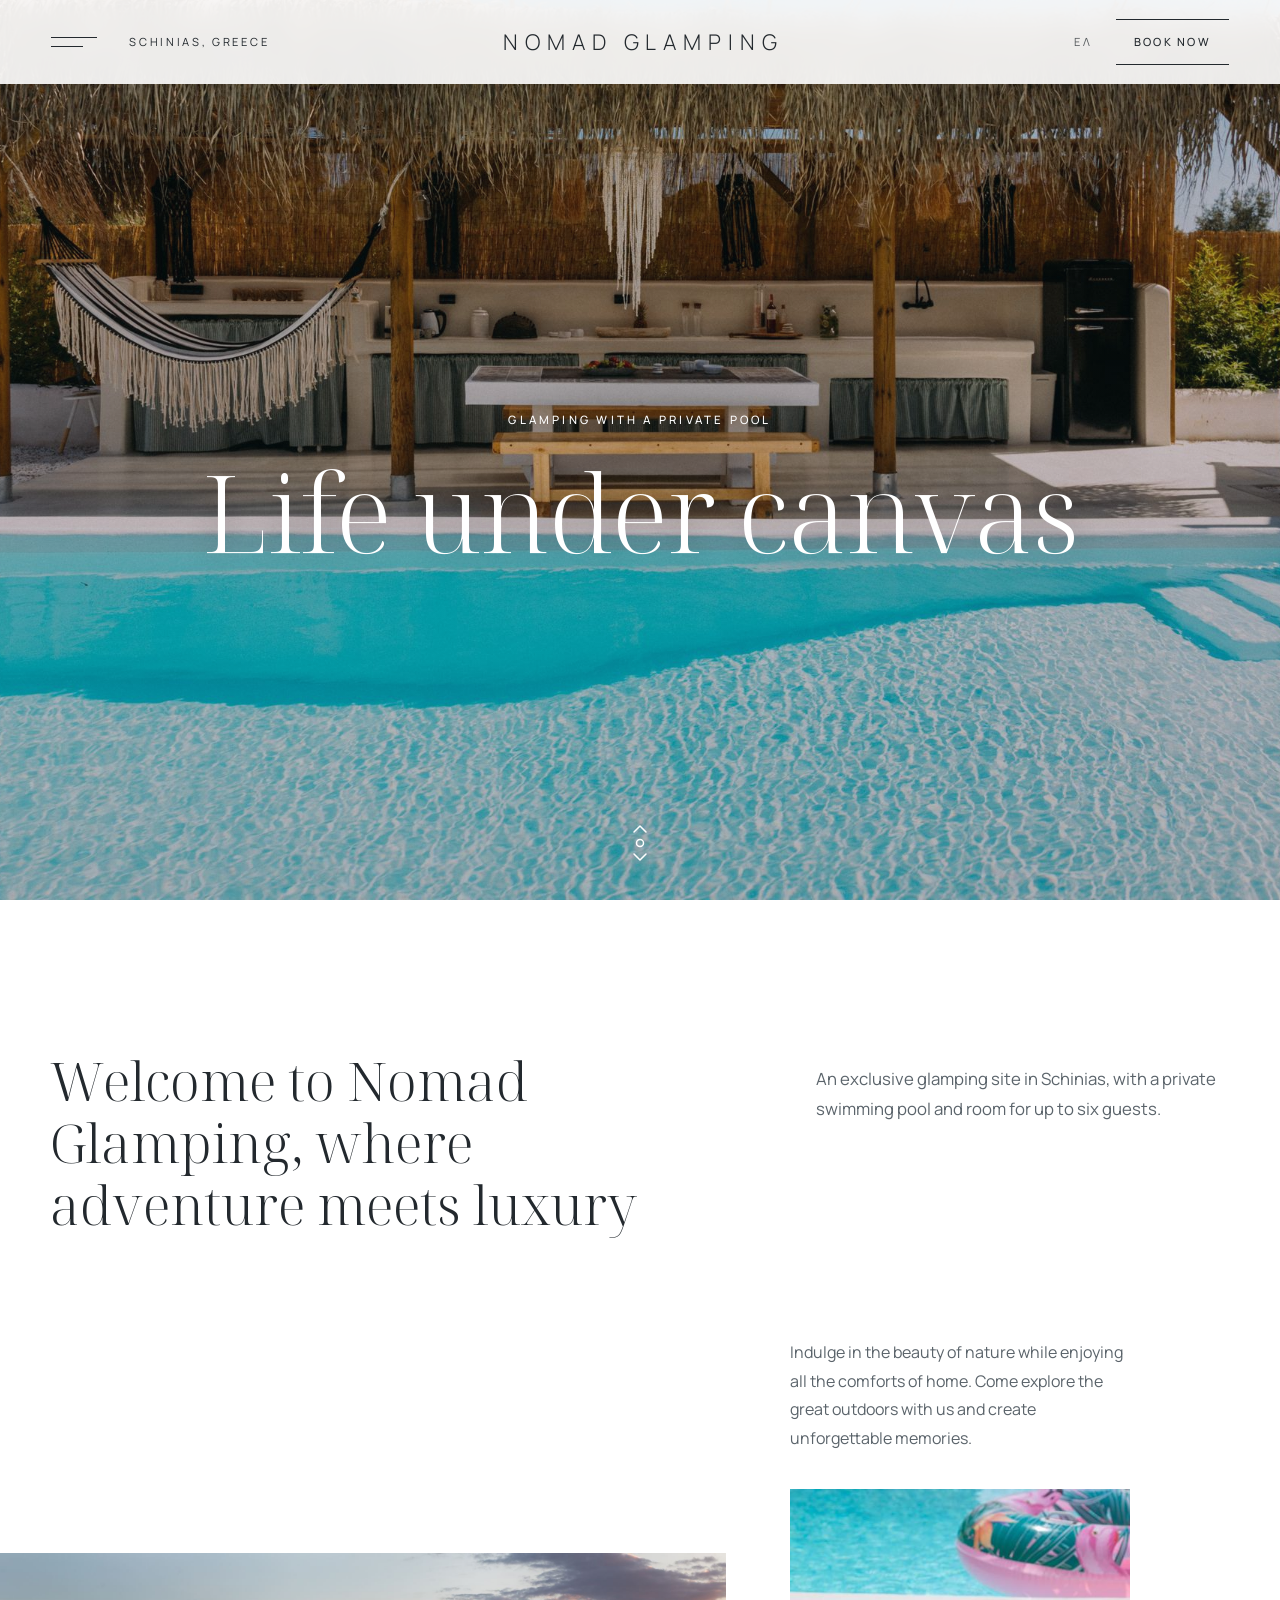
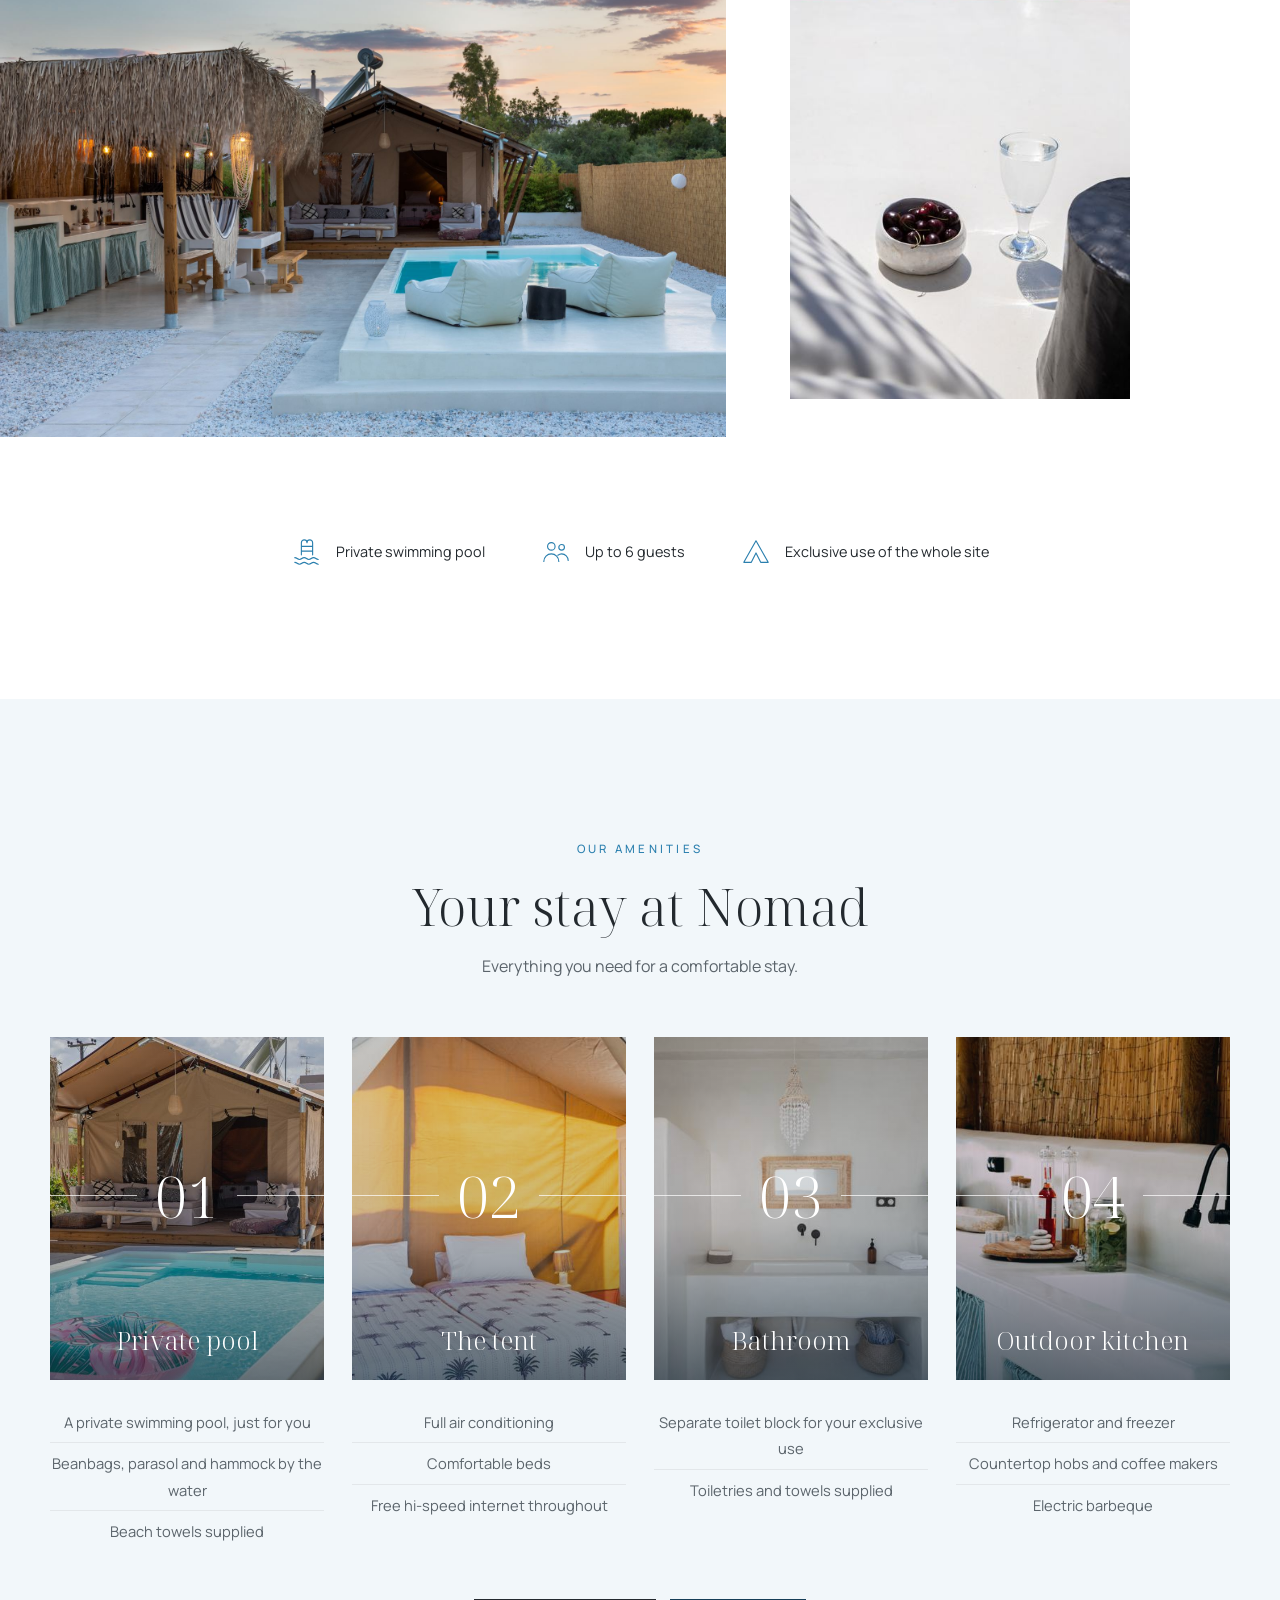
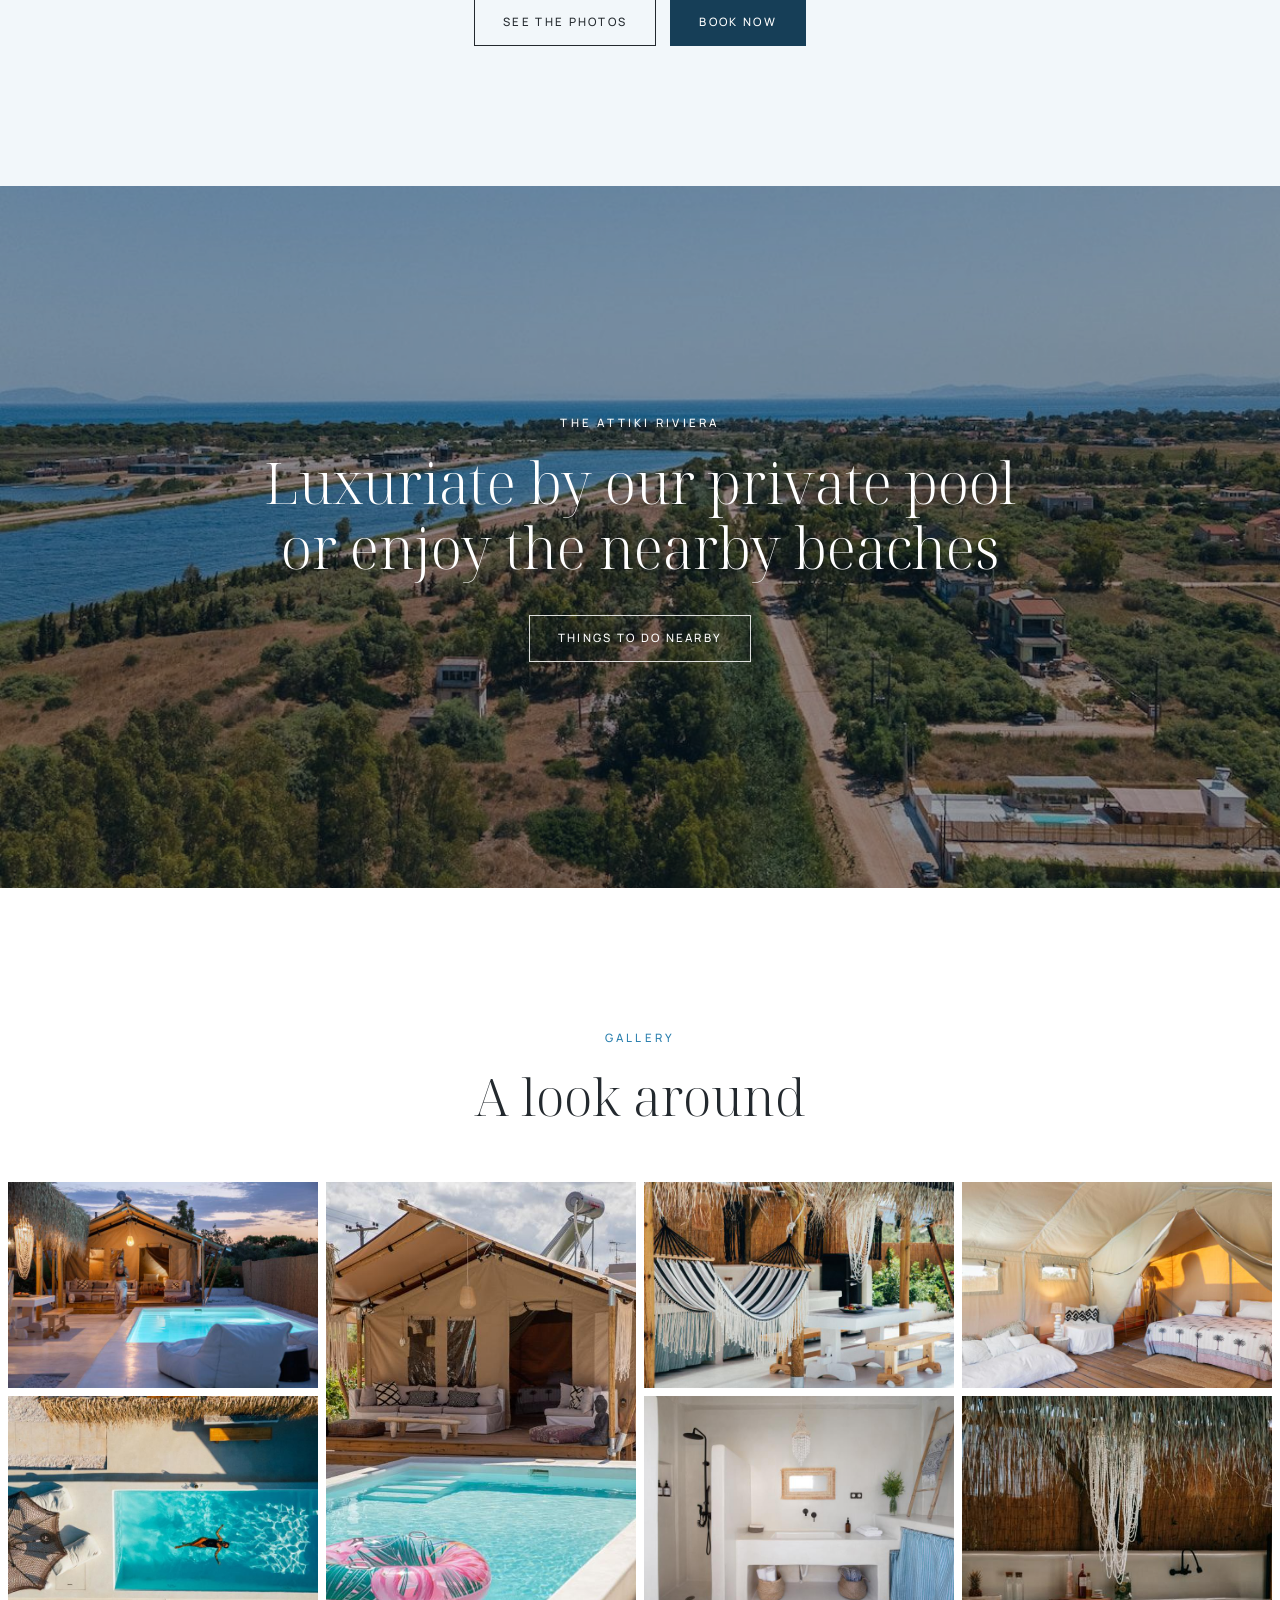
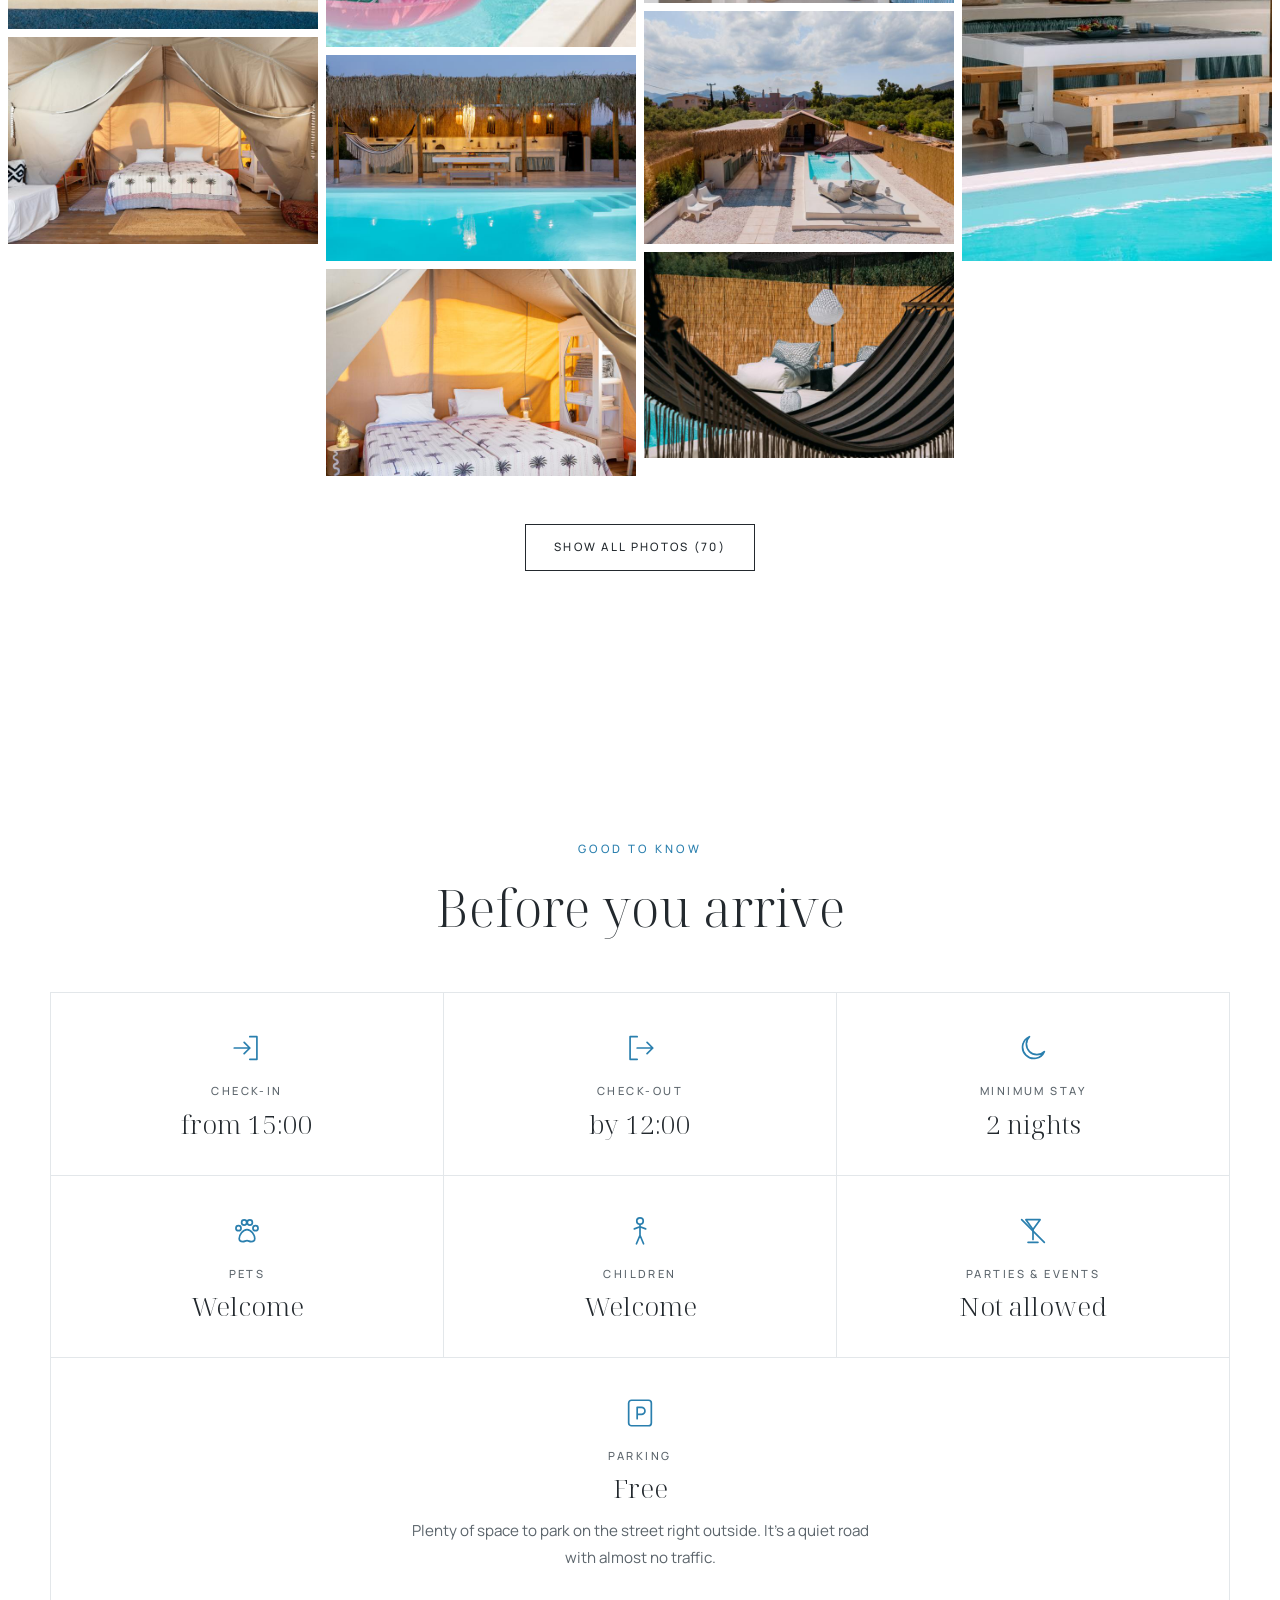
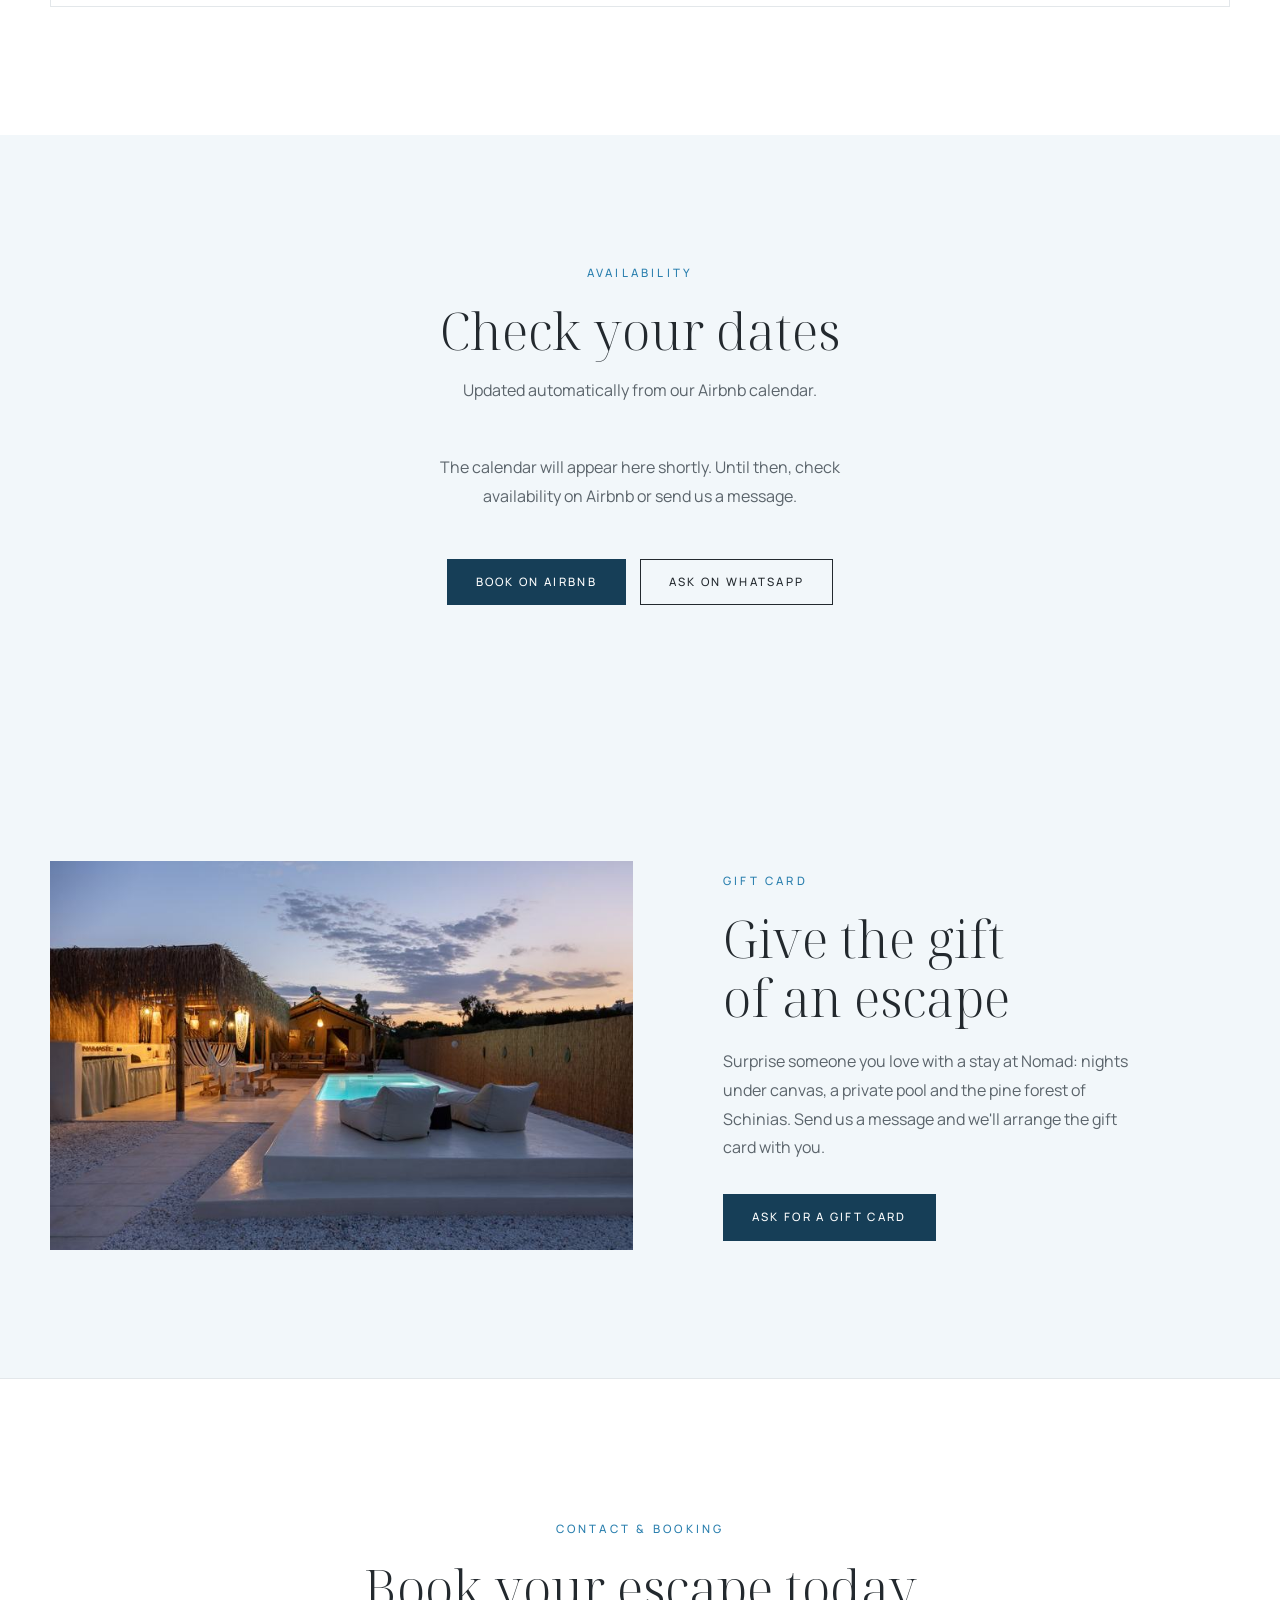
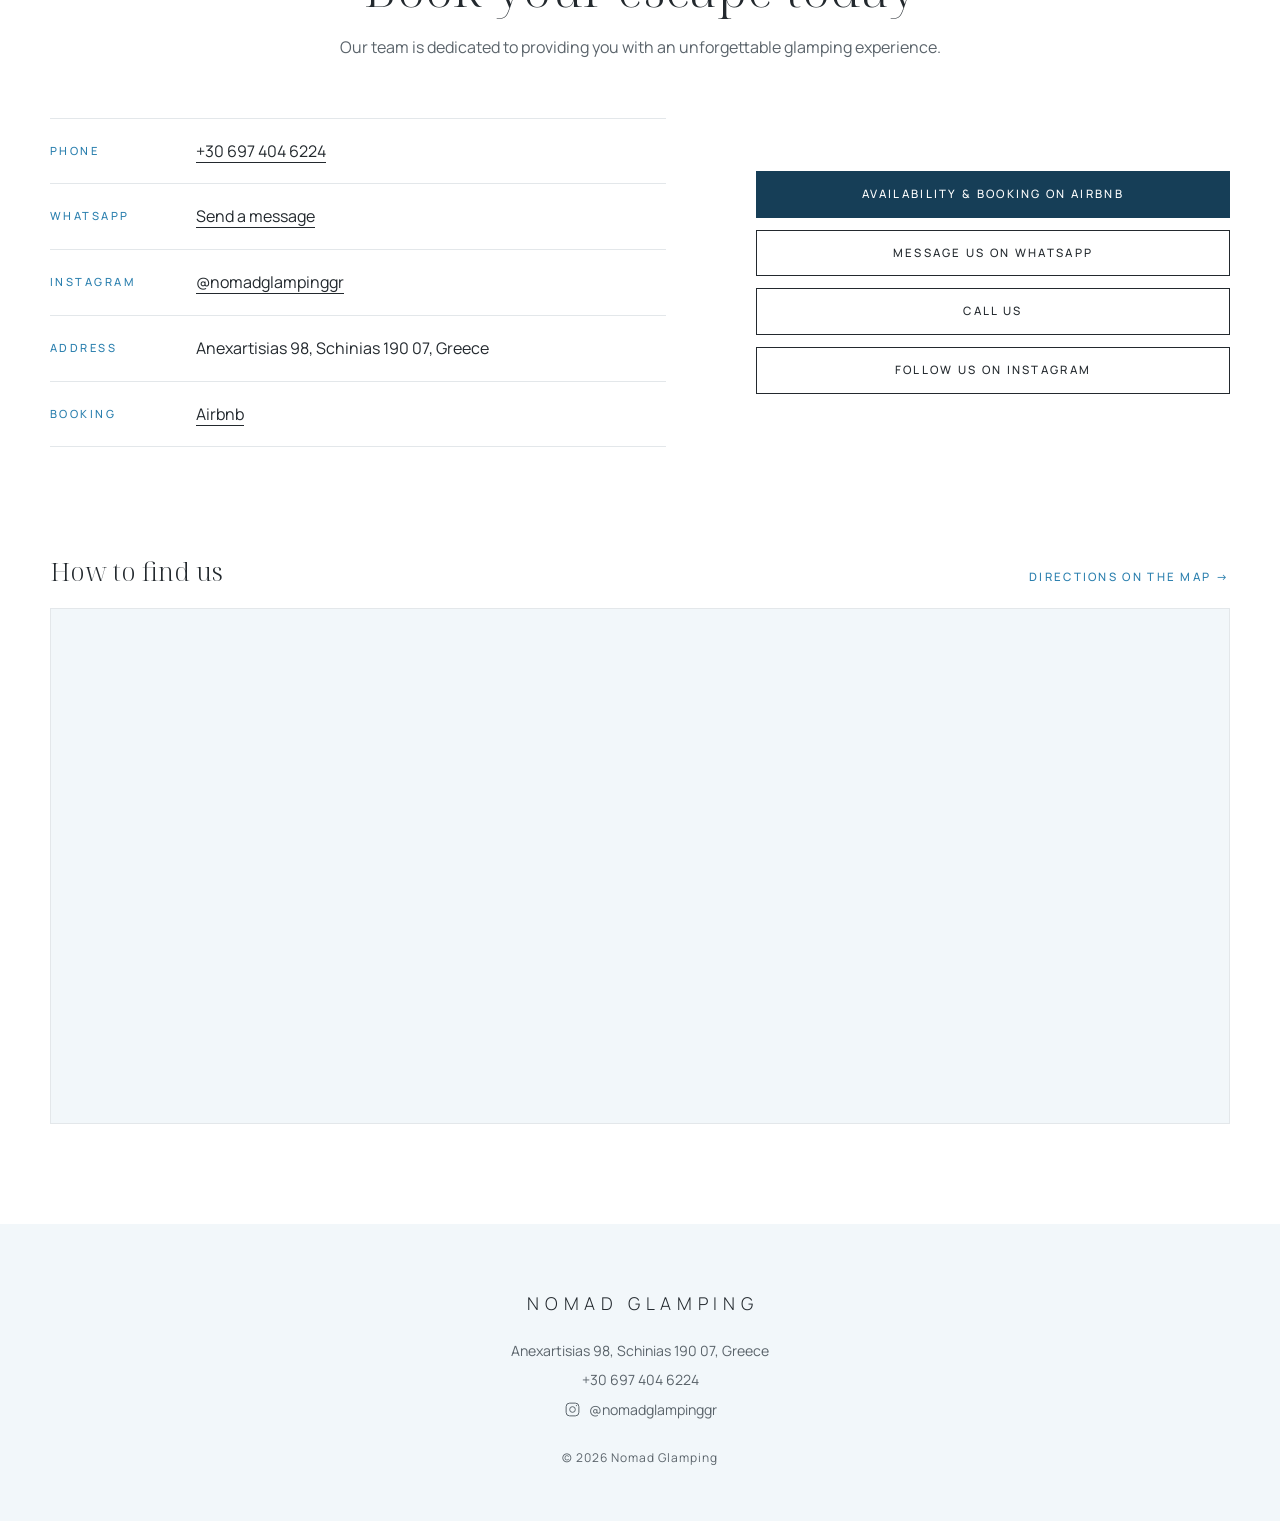
==== index.html @ 97177788 "Add an availability calendar synced from Airbnb A scheduled GitHub Actions workflow downloads the Ai" ====
<!doctype html>
<html lang="el">
<head>
  <meta charset="utf-8">
  <meta name="viewport" content="width=device-width, initial-scale=1">
  <title>Nomad Glamping | Glamping με ιδιωτική πισίνα | Σχοινιάς</title>
  <meta name="description" content="Nomad Glamping στον Σχοινιά: αποκλειστικός χώρος glamping με ιδιωτική πισίνα, για έως έξι επισκέπτες.">
  <meta property="og:title" content="Nomad Glamping | property with private pool | Schinias, Greece">
  <meta property="og:description" content="An exclusive glamping site with a private swimming pool, sleeping up to six guests.">
  <meta property="og:type" content="website">
  <meta property="og:image" content="https://www.nomadglamping.gr/assets/photos/nomad-19.jpg">
  <meta property="og:url" content="https://www.nomadglamping.gr/">
  <meta property="og:site_name" content="Nomad Glamping">
  <link rel="canonical" href="https://www.nomadglamping.gr/">
  <meta name="theme-color" content="#ffffff">
  <link rel="icon" href="assets/favicon.svg" type="image/svg+xml">
  <link rel="preconnect" href="https://fonts.googleapis.com">
  <link rel="preconnect" href="https://fonts.gstatic.com" crossorigin>
  <link href="https://fonts.googleapis.com/css2?family=Noto+Serif+Display:ital,wght@0,300;0,400;1,300&family=Manrope:wght@300;400;500;600&display=swap" rel="stylesheet">
  <link rel="preload" as="image" href="assets/photos/nomad-19.jpg">
  <link rel="stylesheet" href="css/style.css">
  <script type="application/ld+json">
  {"@context":"https://schema.org","@type":"LodgingBusiness","name":"Nomad Glamping","url":"https://www.nomadglamping.gr","telephone":"+306974046224","checkinTime":"15:00","checkoutTime":"12:00","petsAllowed":true,"amenityFeature":[{"@type":"LocationFeatureSpecification","name":"Free parking","value":true}],"sameAs":["https://www.instagram.com/nomadglampinggr/"],"address":{"@type":"PostalAddress","streetAddress":"Anexartisias 98","addressLocality":"Schinias","postalCode":"19007","addressCountry":"GR"}}
  </script>
</head>
<body>
  <a class="skip" href="#main" data-en="Skip to content">Μετάβαση στο περιεχόμενο</a>

  <header class="nav" id="nav">
    <div class="nav-left">
      <button class="burger" id="navToggle" aria-expanded="false" aria-controls="menu" aria-label="Μενού">
        <span></span><span></span>
      </button>
      <span class="nav-place" data-en="Schinias, Greece">Σχοινιάς, Αττική</span>
    </div>
    <a class="wordmark" href="#top" aria-label="Nomad Glamping">Nomad Glamping</a>
    <div class="nav-right">
      <button class="lang" id="lang" aria-label="Switch to English">EN</button>
      <a class="book" href="#contact" data-en="Book now">Κράτηση</a>
    </div>
  </header>

  <div class="menu" id="menu" hidden>
    <nav class="menu-links">
      <a href="#about" data-en="The place">Ο χώρος</a>
      <a href="#amenities" data-en="Amenities">Παροχές</a>
      <a href="#gallery" data-en="Gallery">Φωτογραφίες</a>
      <a href="#location" data-en="Location">Τοποθεσία</a>
      <a href="around.html" data-en="Around Nomad">Γύρω από το Nomad</a>
      <a href="#availability" data-en="Availability">Διαθεσιμότητα</a>
      <a href="#info" data-en="Good to know">Καλό να ξέρετε</a>
      <a href="#contact" data-en="Contact &amp; Booking">Επικοινωνία &amp; Κράτηση</a>
      <a href="#gift" data-en="Gift card">Δωροκάρτα</a>
    </nav>
    <div class="menu-foot">
      <button class="lang lang-m" aria-label="Switch to English">EN</button>
      <a href="tel:+306974046224">+30 697 404 6224</a>
      <a class="ig-link" href="https://www.instagram.com/nomadglampinggr/" target="_blank" rel="noopener"><svg class="ig" viewBox="0 0 24 24" aria-hidden="true"><rect x="3" y="3" width="18" height="18" rx="5"/><circle cx="12" cy="12" r="4"/><circle cx="17.500" cy="6.500" r=".900"/></svg>@nomadglampinggr</a>
      <span data-en="Anexartisias 98, Schinias 190 07, Greece">Ανεξαρτησίας 98, Σχοινιάς 190&nbsp;07</span>
    </div>
  </div>

  <main id="main">
    <section class="hero" id="top">
      <img class="hero-img" src="assets/photos/nomad-19.jpg" width="1800" height="1200" alt="Η πισίνα και η πέργκολα" data-alt-en="Pool and pergola" fetchpriority="high">
      <div class="hero-copy">
        <p class="kicker" data-en="Glamping with a private pool">Glamping με ιδιωτική πισίνα</p>
        <h1 data-en="Life under canvas">Ζωή κάτω από το πανί</h1>
      </div>
      <a class="scroll-cue" href="#about" aria-label="Συνέχεια">
        <svg viewBox="0 0 24 40" aria-hidden="true"><path d="M6 9l6-6 6 6M6 31l6 6 6-6"/><circle cx="12" cy="20" r="3.500"/></svg>
      </a>
    </section>

    <section class="intro" id="about">
      <div class="wrap intro-head">
        <h2 data-en="Welcome to Nomad Glamping, where adventure meets luxury">Καλώς ήρθατε στο Nomad Glamping, εκεί όπου η περιπέτεια συναντά την πολυτέλεια</h2>
        <p data-en="An exclusive glamping site in Schinias, with a private swimming pool and room for up to six guests.">Ένας αποκλειστικός χώρος glamping στον Σχοινιά, με ιδιωτική πισίνα και φιλοξενία για έως έξι επισκέπτες.</p>
      </div>

      <div class="duo">
        <figure class="duo-main">
          <img src="assets/photos/nomad-03.jpg" width="1800" height="1200" loading="lazy" alt="Η σκηνή και η πισίνα στο ηλιοβασίλεμα" data-alt-en="Tent and pool at sunset">
        </figure>
        <div class="duo-side">
          <p data-en="Indulge in the beauty of nature while enjoying all the comforts of home. Come explore the great outdoors with us and create unforgettable memories.">Απολαύστε την ομορφιά της φύσης με όλες τις ανέσεις του σπιτιού. Ελάτε να εξερευνήσετε μαζί μας τη ζωή στην ύπαιθρο και να φτιάξετε αξέχαστες αναμνήσεις.</p>
          <img src="assets/thumbs/nomad-44.jpg" width="480" height="720" loading="lazy" alt="Ποτήρι και κεράσια δίπλα στην πισίνα" data-alt-en="A glass and cherries by the pool">
        </div>
      </div>

      <ul class="wrap specs">
        <li>
          <svg viewBox="0 0 32 32" aria-hidden="true"><path d="M3 22c2.500 0 2.500 2 5 2s2.500-2 5-2 2.500 2 5 2 2.500-2 5-2 2.500 2 5 2M3 27c2.500 0 2.500 2 5 2s2.500-2 5-2 2.500 2 5 2 2.500-2 5-2 2.500 2 5 2M10 19V6a3 3 0 0 1 6 0M22 19V6a3 3 0 0 0-6 0M10 10h12M10 15h12"/></svg>
          <span data-en="Private swimming pool">Ιδιωτική πισίνα</span>
        </li>
        <li>
          <svg viewBox="0 0 32 32" aria-hidden="true"><circle cx="11" cy="10" r="4"/><circle cx="22" cy="11" r="3"/><path d="M3 26c0-4.400 3.600-8 8-8s8 3.600 8 8M18 19.500c1.200-.900 2.500-1.500 4-1.500 3.900 0 7 3.100 7 7"/></svg>
          <span data-en="Up to 6 guests">Έως 6 επισκέπτες</span>
        </li>
        <li>
          <svg viewBox="0 0 32 32" aria-hidden="true"><path d="M16 4 3 27h8l5-10 5 10h8z"/></svg>
          <span data-en="Exclusive use of the whole site">Αποκλειστική χρήση όλου του χώρου</span>
        </li>
      </ul>
    </section>

    <section class="amenities" id="amenities">
      <div class="wrap center-head">
        <p class="kicker" data-en="Our amenities">Παροχές</p>
        <h2 data-en="Your stay at Nomad">Η διαμονή σας στο Nomad</h2>
        <p class="sub" data-en="Everything you need for a comfortable stay.">Όλα όσα χρειάζεστε για μια άνετη διαμονή.</p>
      </div>
      <div class="wrap rooms">
        <article class="room">
          <div class="room-img">
            <img src="assets/thumbs/nomad-23.jpg" width="480" height="720" loading="lazy" alt="Η ιδιωτική πισίνα μπροστά στη σκηνή" data-alt-en="The private pool in front of the tent">
            <span class="room-no">01</span>
            <h3 data-en="Private pool">Ιδιωτική πισίνα</h3>
          </div>
          <ul>
            <li data-en="A private swimming pool, just for you">Ιδιωτική πισίνα, μόνο για εσάς</li>
            <li data-en="Beanbags, parasol and hammock by the water">Μαξιλάρες, ομπρέλα και αιώρα δίπλα στο νερό</li>
            <li data-en="Beach towels supplied">Πετσέτες θαλάσσης</li>
          </ul>
        </article>
        <article class="room">
          <div class="room-img">
            <img src="assets/thumbs/nomad-08.jpg" width="720" height="480" loading="lazy" alt="Τα κρεβάτια της σκηνής" data-alt-en="Beds inside the tent">
            <span class="room-no">02</span>
            <h3 data-en="The tent">Η σκηνή</h3>
          </div>
          <ul>
            <li data-en="Full air conditioning">Πλήρης κλιματισμός</li>
            <li data-en="Comfortable beds">Άνετα κρεβάτια</li>
            <li data-en="Free hi-speed internet throughout">Δωρεάν γρήγορο internet σε όλο τον χώρο</li>
          </ul>
        </article>
        <article class="room">
          <div class="room-img">
            <img src="assets/thumbs/nomad-10.jpg" width="720" height="480" loading="lazy" alt="Το μπάνιο" data-alt-en="The bathroom">
            <span class="room-no">03</span>
            <h3 data-en="Bathroom">Μπάνιο</h3>
          </div>
          <ul>
            <li data-en="Separate toilet block for your exclusive use">Ξεχωριστός χώρος μπάνιου, αποκλειστικά για εσάς</li>
            <li data-en="Toiletries and towels supplied">Είδη περιποίησης και πετσέτες</li>
          </ul>
        </article>
        <article class="room">
          <div class="room-img">
            <img src="assets/thumbs/nomad-17.jpg" width="720" height="480" loading="lazy" alt="Ο πάγκος της υπαίθριας κουζίνας" data-alt-en="Outdoor kitchen counter">
            <span class="room-no">04</span>
            <h3 data-en="Outdoor kitchen">Υπαίθρια κουζίνα</h3>
          </div>
          <ul>
            <li data-en="Refrigerator and freezer">Ψυγείο και καταψύκτης</li>
            <li data-en="Countertop hobs and coffee makers">Επιτραπέζιες εστίες και καφετιέρες</li>
            <li data-en="Electric barbeque">Ηλεκτρικό μπάρμπεκιου</li>
          </ul>
        </article>
      </div>
      <div class="wrap center-actions">
        <a class="btn btn-line" href="#gallery" data-en="See the photos">Δείτε τις φωτογραφίες</a>
        <a class="btn btn-solid" href="#contact" data-en="Book now">Κράτηση</a>
      </div>
    </section>

    <section class="band">
      <img src="assets/photos/nomad-54.jpg" width="1200" height="900" loading="lazy" alt="Ο Σχοινιάς από ψηλά" data-alt-en="Schinias from above">
      <div class="band-copy">
        <p class="kicker" data-en="The Attiki Riviera">Αττική Ριβιέρα</p>
        <h2 data-en="Luxuriate by our private pool or enjoy the nearby beaches">Χαλαρώστε δίπλα στην ιδιωτική μας πισίνα ή απολαύστε τις κοντινές παραλίες</h2>
        <a class="btn btn-light" href="around.html" data-en="Things to do nearby">Τι να κάνετε στην περιοχή</a>
      </div>
    </section>

    <section class="gallery" id="gallery">
      <div class="wrap center-head">
        <p class="kicker" data-en="Gallery">Φωτογραφίες</p>
        <h2 data-en="A look around">Μια ματιά στον χώρο</h2>
      </div>
      <div class="grid" id="grid">
        <a href="assets/photos/nomad-06.jpg"><img src="assets/thumbs/nomad-06.jpg" width="720" height="480" loading="lazy" alt="Η σκηνή φωτισμένη δίπλα στην πισίνα" data-alt-en="The tent lit up beside the pool"></a>
        <a href="assets/photos/nomad-02.jpg"><img src="assets/thumbs/nomad-02.jpg" width="720" height="540" loading="lazy" alt="Η πισίνα από ψηλά" data-alt-en="The pool from above"></a>
        <a href="assets/photos/nomad-07.jpg"><img src="assets/thumbs/nomad-07.jpg" width="720" height="480" loading="lazy" alt="Το εσωτερικό της σκηνής" data-alt-en="Inside the tent"></a>
        <a href="assets/photos/nomad-23.jpg"><img src="assets/thumbs/nomad-23.jpg" width="480" height="720" loading="lazy" alt="Η σκηνή και η πισίνα την ημέρα" data-alt-en="Tent and pool by day"></a>
        <a href="assets/photos/nomad-04.jpg"><img src="assets/thumbs/nomad-04.jpg" width="720" height="480" loading="lazy" alt="Πισίνα και υπαίθρια κουζίνα το σούρουπο" data-alt-en="Pool and outdoor kitchen at dusk"></a>
        <a href="assets/photos/nomad-08.jpg"><img src="assets/thumbs/nomad-08.jpg" width="720" height="480" loading="lazy" alt="Τα κρεβάτια της σκηνής" data-alt-en="Beds inside the tent"></a>
        <a href="assets/photos/nomad-14.jpg"><img src="assets/thumbs/nomad-14.jpg" width="720" height="480" loading="lazy" alt="Αιώρα κάτω από την πέργκολα" data-alt-en="Hammock under the pergola"></a>
        <a href="assets/photos/nomad-10.jpg"><img src="assets/thumbs/nomad-10.jpg" width="720" height="480" loading="lazy" alt="Το μπάνιο" data-alt-en="The bathroom"></a>
        <a href="assets/photos/nomad-26.jpg"><img src="assets/thumbs/nomad-26.jpg" width="720" height="540" loading="lazy" alt="Ο χώρος από ψηλά" data-alt-en="The property from above"></a>
        <a href="assets/photos/nomad-15.jpg"><img src="assets/thumbs/nomad-15.jpg" width="720" height="480" loading="lazy" alt="Αιώρα δίπλα στην πισίνα" data-alt-en="Hammock by the pool"></a>
        <a href="assets/photos/nomad-09.jpg"><img src="assets/thumbs/nomad-09.jpg" width="720" height="480" loading="lazy" alt="Καθιστικό και κρεβάτια στη σκηνή" data-alt-en="Lounge area and beds in the tent"></a>
        <a href="assets/photos/nomad-18.jpg"><img src="assets/thumbs/nomad-18.jpg" width="480" height="720" loading="lazy" alt="Τραπεζαρία δίπλα στην πισίνα" data-alt-en="Dining table by the pool"></a>
        <a href="assets/photos/nomad-01.jpg"><img src="assets/thumbs/nomad-01.jpg" width="480" height="720" loading="lazy" alt="Είσοδος με την πινακίδα Nomad Glamping" data-alt-en="Entrance with the Nomad Glamping sign"></a>
        <a href="assets/photos/nomad-17.jpg"><img src="assets/thumbs/nomad-17.jpg" width="720" height="480" loading="lazy" alt="Ο πάγκος της υπαίθριας κουζίνας" data-alt-en="Outdoor kitchen counter"></a>
        <a href="assets/photos/nomad-22.jpg"><img src="assets/thumbs/nomad-22.jpg" width="479" height="720" loading="lazy" alt="Ξαπλώστρες δίπλα στην πισίνα" data-alt-en="Loungers by the pool"></a>
        <a href="assets/photos/nomad-11.jpg"><img src="assets/thumbs/nomad-11.jpg" width="480" height="720" loading="lazy" alt="Ντους" data-alt-en="Shower"></a>
        <a href="assets/photos/nomad-19.jpg"><img src="assets/thumbs/nomad-19.jpg" width="720" height="480" loading="lazy" alt="Η πισίνα και η πέργκολα" data-alt-en="Pool and pergola"></a>
        <a href="assets/photos/nomad-16.jpg"><img src="assets/thumbs/nomad-16.jpg" width="480" height="720" loading="lazy" alt="Στην υπαίθρια κουζίνα" data-alt-en="At the outdoor kitchen"></a>
        <a href="assets/photos/nomad-03.jpg"><img src="assets/thumbs/nomad-03.jpg" width="720" height="480" loading="lazy" alt="Η σκηνή και η πισίνα στο ηλιοβασίλεμα" data-alt-en="Tent and pool at sunset"></a>
        <a href="assets/photos/nomad-24.jpg"><img src="assets/thumbs/nomad-24.jpg" width="540" height="720" loading="lazy" alt="Δροσερό ποτό στον ήλιο" data-alt-en="A cool drink in the sun"></a>
        <a href="assets/photos/nomad-20.jpg"><img src="assets/thumbs/nomad-20.jpg" width="720" height="480" loading="lazy" alt="Υπαίθρια κουζίνα με ψυγείο" data-alt-en="Outdoor kitchen with fridge"></a>
        <a href="assets/photos/nomad-27.jpg"><img src="assets/thumbs/nomad-27.jpg" width="480" height="720" loading="lazy" alt="Ομπρέλα και ξαπλώστρες" data-alt-en="Parasol and loungers"></a>
        <a href="assets/photos/nomad-12.jpg"><img src="assets/thumbs/nomad-12.jpg" width="480" height="720" loading="lazy" alt="Ντους με πετσέτες" data-alt-en="Shower with towels"></a>
        <a href="assets/photos/nomad-25.jpg"><img src="assets/thumbs/nomad-25.jpg" width="480" height="720" loading="lazy" alt="Καφές και φρούτα στην κουζίνα" data-alt-en="Coffee and fruit in the kitchen"></a>
        <a href="assets/photos/nomad-21.jpg"><img src="assets/thumbs/nomad-21.jpg" width="480" height="720" loading="lazy" alt="Η κουζίνα κάτω από την πέργκολα" data-alt-en="Kitchen under the pergola"></a>
        <a href="assets/photos/nomad-28.jpg"><img src="assets/thumbs/nomad-28.jpg" width="480" height="720" loading="lazy" alt="Γραφείο και κλιματιστικό στη σκηνή" data-alt-en="Desk and air conditioning in the tent"></a>
        <a href="assets/photos/nomad-13.jpg"><img src="assets/thumbs/nomad-13.jpg" width="480" height="720" loading="lazy" alt="Ο χώρος του ντους" data-alt-en="Shower area"></a>
        <a href="assets/photos/nomad-05.jpg"><img src="assets/thumbs/nomad-05.jpg" width="720" height="480" loading="lazy" alt="Η πινακίδα στην είσοδο" data-alt-en="Sign at the entrance"></a>
        <a href="assets/photos/nomad-29.jpg"><img src="assets/thumbs/nomad-29.jpg" width="720" height="480" loading="lazy" alt="Αιώρα, σκηνή και πισίνα" data-alt-en="Hammock, tent and pool"></a>
        <a href="assets/photos/nomad-30.jpg"><img src="assets/thumbs/nomad-30.jpg" width="720" height="480" loading="lazy" alt="Η σκηνή με την πισίνα" data-alt-en="The tent with the pool"></a>
        <a href="assets/photos/nomad-31.jpg"><img src="assets/thumbs/nomad-31.jpg" width="720" height="480" loading="lazy" alt="Η πισίνα, η πέργκολα και η σκηνή" data-alt-en="Pool, pergola and tent"></a>
        <a href="assets/photos/nomad-32.jpg"><img src="assets/thumbs/nomad-32.jpg" width="720" height="480" loading="lazy" alt="Ο χώρος γύρω από την πισίνα" data-alt-en="The area around the pool"></a>
        <a href="assets/photos/nomad-33.jpg"><img src="assets/thumbs/nomad-33.jpg" width="720" height="540" loading="lazy" alt="Ο χώρος το απόγευμα" data-alt-en="The property in the afternoon"></a>
        <a href="assets/photos/nomad-34.jpg"><img src="assets/thumbs/nomad-34.jpg" width="480" height="720" loading="lazy" alt="Ομπρέλα και μαξιλάρες στην πισίνα" data-alt-en="Parasol and beanbags by the pool"></a>
        <a href="assets/photos/nomad-35.jpg"><img src="assets/thumbs/nomad-35.jpg" width="720" height="480" loading="lazy" alt="Χαλάρωση δίπλα στην πισίνα" data-alt-en="Relaxing by the pool"></a>
        <a href="assets/photos/nomad-36.jpg"><img src="assets/thumbs/nomad-36.jpg" width="540" height="720" loading="lazy" alt="Πισίνα και ξαπλώστρες στο ηλιοβασίλεμα" data-alt-en="Pool and loungers at sunset"></a>
        <a href="assets/photos/nomad-37.jpg"><img src="assets/thumbs/nomad-37.jpg" width="720" height="540" loading="lazy" alt="Κολύμπι στην πισίνα, από ψηλά" data-alt-en="Swimming in the pool, from above"></a>
        <a href="assets/photos/nomad-38.jpg"><img src="assets/thumbs/nomad-38.jpg" width="720" height="540" loading="lazy" alt="Η πισίνα από ψηλά" data-alt-en="The pool from above"></a>
        <a href="assets/photos/nomad-39.jpg"><img src="assets/thumbs/nomad-39.jpg" width="720" height="540" loading="lazy" alt="Η πισίνα από ψηλά, διαγώνια" data-alt-en="The pool from above, at an angle"></a>
        <a href="assets/photos/nomad-40.jpg"><img src="assets/thumbs/nomad-40.jpg" width="720" height="540" loading="lazy" alt="Σαμπρέλα στην πισίνα, από ψηλά" data-alt-en="A float in the pool, from above"></a>
        <a href="assets/photos/nomad-41.jpg"><img src="assets/thumbs/nomad-41.jpg" width="540" height="720" loading="lazy" alt="Σκυλάκι δίπλα στην πισίνα" data-alt-en="A little dog by the pool"></a>
        <a href="assets/photos/nomad-42.jpg"><img src="assets/thumbs/nomad-42.jpg" width="540" height="720" loading="lazy" alt="Σκυλάκι σε μαξιλάρα δίπλα στην πισίνα" data-alt-en="A little dog on a beanbag by the pool"></a>
        <a href="assets/photos/nomad-43.jpg"><img src="assets/thumbs/nomad-43.jpg" width="540" height="720" loading="lazy" alt="Σκυλάκι στη μαξιλάρα" data-alt-en="A little dog on a beanbag"></a>
        <a href="assets/photos/nomad-44.jpg"><img src="assets/thumbs/nomad-44.jpg" width="480" height="720" loading="lazy" alt="Ποτήρι και κεράσια δίπλα στην πισίνα" data-alt-en="A glass and cherries by the pool"></a>
        <a href="assets/photos/nomad-45.jpg"><img src="assets/thumbs/nomad-45.jpg" width="480" height="720" loading="lazy" alt="Φρέσκες ντομάτες" data-alt-en="Fresh tomatoes"></a>
        <a href="assets/photos/nomad-46.jpg"><img src="assets/thumbs/nomad-46.jpg" width="480" height="720" loading="lazy" alt="Ο πάγκος της κουζίνας με λάδι και ντομάτες" data-alt-en="Kitchen counter with oil and tomatoes"></a>
        <a href="assets/photos/nomad-47.jpg"><img src="assets/thumbs/nomad-47.jpg" width="720" height="480" loading="lazy" alt="Η πέργκολα με τα φωτιστικά" data-alt-en="The pergola with its lights"></a>
        <a href="assets/photos/nomad-48.jpg"><img src="assets/thumbs/nomad-48.jpg" width="720" height="480" loading="lazy" alt="Πισίνα και πέργκολα το σούρουπο" data-alt-en="Pool and pergola at dusk"></a>
        <a href="assets/photos/nomad-49.jpg"><img src="assets/thumbs/nomad-49.jpg" width="720" height="480" loading="lazy" alt="Αιώρα και πισίνα το σούρουπο" data-alt-en="Hammock and pool at dusk"></a>
        <a href="assets/photos/nomad-50.jpg"><img src="assets/thumbs/nomad-50.jpg" width="720" height="480" loading="lazy" alt="Η πισίνα το σούρουπο" data-alt-en="The pool at dusk"></a>
        <a href="assets/photos/nomad-51.jpg"><img src="assets/thumbs/nomad-51.jpg" width="720" height="479" loading="lazy" alt="Η σκηνή φωτισμένη το σούρουπο" data-alt-en="The tent lit up at dusk"></a>
        <a href="assets/photos/nomad-52.jpg"><img src="assets/thumbs/nomad-52.jpg" width="720" height="480" loading="lazy" alt="Ο χώρος το βράδυ" data-alt-en="The property at night"></a>
        <a href="assets/photos/nomad-53.jpg"><img src="assets/thumbs/nomad-53.jpg" width="720" height="540" loading="lazy" alt="Η περιοχή από ψηλά" data-alt-en="The area from above"></a>
        <a href="assets/photos/nomad-54.jpg"><img src="assets/thumbs/nomad-54.jpg" width="720" height="540" loading="lazy" alt="Ο Σχοινιάς από ψηλά" data-alt-en="Schinias from above"></a>
        <a href="assets/photos/nomad-55.jpg"><img src="assets/thumbs/nomad-55.jpg" width="720" height="480" loading="lazy" alt="Το κρεβάτι στη σκηνή" data-alt-en="The bed in the tent"></a>
        <a href="assets/photos/nomad-56.jpg"><img src="assets/thumbs/nomad-56.jpg" width="720" height="480" loading="lazy" alt="Κρεβάτια και κλιματιστικό στη σκηνή" data-alt-en="Beds and air conditioning in the tent"></a>
        <a href="assets/photos/nomad-57.jpg"><img src="assets/thumbs/nomad-57.jpg" width="720" height="480" loading="lazy" alt="Η σκηνή από μέσα" data-alt-en="Inside the tent"></a>
        <a href="assets/photos/nomad-58.jpg"><img src="assets/thumbs/nomad-58.jpg" width="720" height="480" loading="lazy" alt="Κρεβάτια στο φως της λάμπας" data-alt-en="Beds in lamplight"></a>
        <a href="assets/photos/nomad-59.jpg"><img src="assets/thumbs/nomad-59.jpg" width="519" height="720" loading="lazy" alt="Δύο μονά κρεβάτια" data-alt-en="Two single beds"></a>
        <a href="assets/photos/nomad-60.jpg"><img src="assets/thumbs/nomad-60.jpg" width="720" height="480" loading="lazy" alt="Κρεβάτια στη σκηνή" data-alt-en="Beds in the tent"></a>
        <a href="assets/photos/nomad-61.jpg"><img src="assets/thumbs/nomad-61.jpg" width="480" height="720" loading="lazy" alt="Κρεβάτι με λάμπα" data-alt-en="Bed with a lamp"></a>
        <a href="assets/photos/nomad-62.jpg"><img src="assets/thumbs/nomad-62.jpg" width="720" height="480" loading="lazy" alt="Λεπτομέρεια από τα κλινοσκεπάσματα" data-alt-en="Bedding detail"></a>
        <a href="assets/photos/nomad-63.jpg"><img src="assets/thumbs/nomad-63.jpg" width="457" height="720" loading="lazy" alt="Κρεβάτι στο φως της λάμπας" data-alt-en="Bed in lamplight"></a>
        <a href="assets/photos/nomad-64.jpg"><img src="assets/thumbs/nomad-64.jpg" width="720" height="540" loading="lazy" alt="Κρεβάτια με ριγέ κουβέρτες" data-alt-en="Beds with striped blankets"></a>
        <a href="assets/photos/nomad-65.jpg"><img src="assets/thumbs/nomad-65.jpg" width="540" height="720" loading="lazy" alt="Η σκηνή με την κουνουπιέρα" data-alt-en="The tent with its canopy"></a>
        <a href="assets/photos/nomad-66.jpg"><img src="assets/thumbs/nomad-66.jpg" width="720" height="540" loading="lazy" alt="Κρεβάτια, χαλί και λάμπα" data-alt-en="Beds, rug and lamp"></a>
        <a href="assets/photos/nomad-67.jpg"><img src="assets/thumbs/nomad-67.jpg" width="540" height="720" loading="lazy" alt="Κρεβάτια στη σκηνή με φυσικό φως" data-alt-en="Beds in the tent in daylight"></a>
        <a href="assets/photos/nomad-68.jpg"><img src="assets/thumbs/nomad-68.jpg" width="540" height="720" loading="lazy" alt="Η είσοδος της σκηνής από μέσα" data-alt-en="The tent entrance from inside"></a>
        <a href="assets/photos/nomad-69.jpg"><img src="assets/thumbs/nomad-69.jpg" width="720" height="480" loading="lazy" alt="Ο νιπτήρας στο μπάνιο" data-alt-en="The bathroom sink"></a>
        <a href="assets/photos/nomad-70.jpg"><img src="assets/thumbs/nomad-70.jpg" width="540" height="720" loading="lazy" alt="Η πόρτα του μπάνιου" data-alt-en="The bathroom door"></a>
      </div>
      <div class="center-actions">
        <button class="btn btn-line" id="moreBtn" type="button">Όλες οι φωτογραφίες</button>
      </div>
    </section>

    <section class="info" id="info">
      <div class="wrap center-head">
        <p class="kicker" data-en="Good to know">Καλό να ξέρετε</p>
        <h2 data-en="Before you arrive">Πριν έρθετε</h2>
      </div>
      <div class="wrap">
        <ul class="info-grid">
          <li>
            <svg viewBox="0 0 24 24" aria-hidden="true"><path d="M14 4h5v16h-5"/><path d="M3 12h11M10 8l4 4-4 4"/></svg>
            <span class="info-label" data-en="Check-in">Άφιξη</span>
            <strong data-en="from 15:00">από τις 15:00</strong>
          </li>
          <li>
            <svg viewBox="0 0 24 24" aria-hidden="true"><path d="M10 4H5v16h5"/><path d="M10 12h11M17 8l4 4-4 4"/></svg>
            <span class="info-label" data-en="Check-out">Αναχώρηση</span>
            <strong data-en="by 12:00">έως τις 12:00</strong>
          </li>
          <li>
            <svg viewBox="0 0 24 24" aria-hidden="true"><path d="M20 14.500A8 8 0 1 1 9.500 4a6.500 6.500 0 0 0 10.500 10.500z"/></svg>
            <span class="info-label" data-en="Minimum stay">Ελάχιστη διαμονή</span>
            <strong data-en="2 nights">2 βράδια</strong>
          </li>
          <li>
            <svg viewBox="0 0 24 24" aria-hidden="true"><circle cx="6" cy="10" r="1.800"/><circle cx="10" cy="6" r="1.800"/><circle cx="14" cy="6" r="1.800"/><circle cx="18" cy="10" r="1.800"/><path d="M12 11c-3 0-5.500 4-5.500 6.300 0 1.500 1.200 2.200 2.600 2.200 1.200 0 1.800-.700 2.900-.700s1.700.700 2.900.700c1.400 0 2.600-.700 2.600-2.200C17.500 15 15 11 12 11z"/></svg>
            <span class="info-label" data-en="Pets">Κατοικίδια</span>
            <strong data-en="Welcome">Ευπρόσδεκτα</strong>
          </li>
          <li>
            <svg viewBox="0 0 24 24" aria-hidden="true"><circle cx="12" cy="5" r="2.300"/><path d="M12 8v7M8 10.500l4-1.500 4 1.500M9.500 21l2.500-6 2.500 6"/></svg>
            <span class="info-label" data-en="Children">Παιδιά</span>
            <strong data-en="Welcome">Ευπρόσδεκτα</strong>
          </li>
          <li>
            <svg viewBox="0 0 24 24" aria-hidden="true"><path d="M7 4h10l-5 7z"/><path d="M12 11v7M8.500 20h7"/><path d="M4 4l16 16"/></svg>
            <span class="info-label" data-en="Parties &amp; events">Πάρτι & εκδηλώσεις</span>
            <strong data-en="Not allowed">Δεν επιτρέπονται</strong>
          </li>
          <li class="info-wide">
            <svg viewBox="0 0 24 24" aria-hidden="true"><rect x="4" y="3" width="16" height="18" rx="2"/><path d="M10 16V8h3a2.500 2.500 0 0 1 0 5h-3"/></svg>
            <span class="info-label" data-en="Parking">Πάρκινγκ</span>
            <strong data-en="Free">Δωρεάν</strong>
            <p data-en="Plenty of space to park on the street right outside. It's a quiet road with almost no traffic.">Άνετος χώρος για στάθμευση στον δρόμο, ακριβώς έξω από το κατάλυμα. Είναι ήσυχος δρόμος, με σχεδόν καθόλου κίνηση.</p>
          </li>
        </ul>
      </div>
    </section>

    <section class="avail" id="availability">
      <div class="wrap center-head">
        <p class="kicker" data-en="Availability">Διαθεσιμότητα</p>
        <h2 data-en="Check your dates">Δείτε τις ημερομηνίες σας</h2>
        <p class="sub" data-en="Updated automatically from our Airbnb calendar.">Ενημερώνεται αυτόματα από το ημερολόγιό μας στο Airbnb.</p>
      </div>
      <div class="wrap cal" id="cal" aria-live="polite">
        <div class="cal-nav">
          <button class="cal-btn" id="calPrev" type="button" aria-label="Προηγούμενος μήνας">‹</button>
          <button class="cal-btn" id="calNext" type="button" aria-label="Επόμενος μήνας">›</button>
        </div>
        <div class="cal-months" id="calMonths"></div>
        <div class="cal-legend">
          <span><i class="dot dot-free"></i><span data-en="Available">Διαθέσιμο</span></span>
          <span><i class="dot dot-booked"></i><span data-en="Booked">Κλεισμένο</span></span>
        </div>
        <p class="cal-empty" id="calEmpty" hidden data-en="The calendar will appear here shortly. Until then, check availability on Airbnb or send us a message.">Το ημερολόγιο θα εμφανιστεί εδώ σύντομα. Μέχρι τότε, δείτε τη διαθεσιμότητα στο Airbnb ή στείλτε μας μήνυμα.</p>
      </div>
      <div class="wrap center-actions">
        <a class="btn btn-solid" href="https://www.airbnb.co.uk/rooms/936764506014377549" target="_blank" rel="noopener" data-en="Book on Airbnb">Κράτηση στο Airbnb</a>
        <a class="btn btn-line btn-wa" data-wa href="https://wa.me/306974046224" target="_blank" rel="noopener" data-en="Ask on WhatsApp">Ρωτήστε στο WhatsApp</a>
      </div>
    </section>

    <section class="gift" id="gift">
      <div class="wrap gift-grid">
        <img src="assets/thumbs/nomad-52.jpg" width="720" height="480" loading="lazy" alt="Το Nomad το βράδυ" data-alt-en="Nomad at night">
        <div class="gift-copy">
          <p class="kicker" data-en="Gift card">Δωροκάρτα</p>
          <h2 data-en="Give the gift of an escape">Χαρίστε μια απόδραση</h2>
          <p data-en="Surprise someone you love with a stay at Nomad: nights under canvas, a private pool and the pine forest of Schinias. Send us a message and we'll arrange the gift card with you.">Κάντε δώρο σε κάποιον που αγαπάτε μια διαμονή στο Nomad: νύχτες κάτω από το πανί, ιδιωτική πισίνα και το πευκοδάσος του Σχοινιά. Στείλτε μας μήνυμα και θα κανονίσουμε μαζί τη δωροκάρτα.</p>
          <a class="btn btn-solid" data-wa="gift" href="https://wa.me/306974046224" target="_blank" rel="noopener" data-en="Ask for a gift card">Ζητήστε δωροκάρτα</a>
        </div>
      </div>
    </section>

    <section class="contact" id="contact">
      <div class="wrap center-head">
        <p class="kicker" data-en="Contact &amp; Booking">Επικοινωνία &amp; Κράτηση</p>
        <h2 data-en="Book your escape today">Κλείστε την απόδρασή σας σήμερα</h2>
        <p class="sub" data-en="Our team is dedicated to providing you with an unforgettable glamping experience.">Η ομάδα μας είναι εδώ για να σας προσφέρει μια αξέχαστη εμπειρία glamping.</p>
      </div>
      <div class="wrap contact-grid">
        <dl class="details">
          <div><dt data-en="Phone">Τηλέφωνο</dt><dd><a href="tel:+306974046224">+30 697 404 6224</a></dd></div>
          <div><dt>WhatsApp</dt><dd><a data-wa href="https://wa.me/306974046224" target="_blank" rel="noopener" data-en="Send a message">Στείλτε μήνυμα</a></dd></div>
          <div><dt>Instagram</dt><dd><a href="https://www.instagram.com/nomadglampinggr/" target="_blank" rel="noopener">@nomadglampinggr</a></dd></div>
          <div><dt data-en="Address">Διεύθυνση</dt><dd data-en="Anexartisias 98, Schinias 190 07, Greece">Ανεξαρτησίας 98, Σχοινιάς 190&nbsp;07</dd></div>
          <div><dt data-en="Booking">Κράτηση</dt><dd><a href="https://www.airbnb.co.uk/rooms/936764506014377549" target="_blank" rel="noopener">Airbnb</a></dd></div>
        </dl>
        <div class="contact-actions">
          <a class="btn btn-solid" href="https://www.airbnb.co.uk/rooms/936764506014377549" target="_blank" rel="noopener" data-en="Availability &amp; booking on Airbnb">Διαθεσιμότητα &amp; κράτηση στο Airbnb</a>
          <a class="btn btn-line btn-wa" data-wa href="https://wa.me/306974046224" target="_blank" rel="noopener" data-en="Message us on WhatsApp">Μήνυμα στο WhatsApp</a>
          <a class="btn btn-line" href="tel:+306974046224" data-en="Call us">Καλέστε μας</a>
          <a class="btn btn-line" href="https://www.instagram.com/nomadglampinggr/" target="_blank" rel="noopener" data-en="Follow us on Instagram">Ακολουθήστε μας στο Instagram</a>
        </div>
      </div>

      <div class="wrap location" id="location">
        <div class="location-head">
          <h3 data-en="How to find us">Πού θα μας βρείτε</h3>
          <a class="text-link" href="https://www.google.com/maps/search/?api=1&amp;query=%CE%91%CE%BD%CE%B5%CE%BE%CE%B1%CF%81%CF%84%CE%B7%CF%83%CE%AF%CE%B1%CF%82%2098%2C%20%CE%A3%CF%87%CE%BF%CE%B9%CE%BD%CE%B9%CE%AC%CF%82%20190%2007" target="_blank" rel="noopener" data-en="Directions on the map →">Οδηγίες στον χάρτη →</a>
        </div>
        <div class="map-frame">
          <iframe src="https://www.google.com/maps?q=%CE%91%CE%BD%CE%B5%CE%BE%CE%B1%CF%81%CF%84%CE%B7%CF%83%CE%AF%CE%B1%CF%82%2098%2C%20%CE%A3%CF%87%CE%BF%CE%B9%CE%BD%CE%B9%CE%AC%CF%82%20190%2007&amp;hl=el&amp;z=15&amp;output=embed" title="Χάρτης: Nomad Glamping, Ανεξαρτησίας 98, Σχοινιάς" loading="lazy" referrerpolicy="no-referrer-when-downgrade" allowfullscreen></iframe>
        </div>
      </div>
    </section>
  </main>

  <footer class="footer">
    <a class="wordmark" href="#top">Nomad Glamping</a>
    <p data-en="Anexartisias 98, Schinias 190 07, Greece">Ανεξαρτησίας 98, Σχοινιάς 190&nbsp;07</p>
    <p><a href="tel:+306974046224">+30 697 404 6224</a></p>
    <p><a class="ig-link" href="https://www.instagram.com/nomadglampinggr/" target="_blank" rel="noopener"><svg class="ig" viewBox="0 0 24 24" aria-hidden="true"><rect x="3" y="3" width="18" height="18" rx="5"/><circle cx="12" cy="12" r="4"/><circle cx="17.500" cy="6.500" r=".900"/></svg>@nomadglampinggr</a></p>
    <p class="copy">© <span id="year"></span> Nomad Glamping</p>
  </footer>

  <dialog class="lightbox" id="lightbox" aria-label="Φωτογραφία">
    <button class="lb-btn lb-close" id="lbClose" aria-label="Κλείσιμο">×</button>
    <button class="lb-btn lb-prev" id="lbPrev" aria-label="Προηγούμενη">‹</button>
    <img id="lbImg" alt="">
    <button class="lb-btn lb-next" id="lbNext" aria-label="Επόμενη">›</button>
    <p id="lbCap"></p>
  </dialog>

  <script src="js/main.js"></script>
</body>
</html>
---- css/style.css ----
:root {
  --ink: #23292e;
  --ink-soft: #5b646b;
  --paper: #ffffff;
  --tint: #f2f7fa;
  --deep: #163e57;
  --accent: #2a7fae;
  --line: #e3e7ea;
  --display: "Noto Serif Display", "Didot", Georgia, serif;
  --body: "Manrope", system-ui, -apple-system, "Segoe UI", sans-serif;
  --wrap: 1180px;
  --nav-h: 84px;
}

*, *::before, *::after { box-sizing: border-box; }
html { scroll-behavior: smooth; scroll-padding-top: var(--nav-h); }
body {
  margin: 0;
  font-family: var(--body);
  font-size: 16px;
  font-weight: 400;
  line-height: 1.8;
  color: var(--ink-soft);
  background: var(--paper);
  -webkit-font-smoothing: antialiased;
}
img { max-width: 100%; height: auto; display: block; }
h1, h2, h3 { font-family: var(--display); font-weight: 300; color: var(--ink); line-height: 1.15; margin: 0; text-wrap: balance; }
h2 { font-size: clamp(2rem, 4vw, 3.250rem); }
h3 { font-size: 1.600rem; }
p { margin: 0 0 1em; }
a { color: inherit; }
button { font: inherit; }
:focus-visible { outline: 2px solid var(--accent); outline-offset: 3px; }

.wrap { width: min(var(--wrap), 100% - 40px); margin-inline: auto; }
.kicker {
  font-size: .720rem; font-weight: 500; letter-spacing: .28em; text-transform: uppercase;
  color: var(--accent); margin: 0 0 18px;
}
.skip { position: absolute; left: -999px; top: 8px; background: var(--paper); padding: 8px 14px; z-index: 100; }
.skip:focus { left: 8px; }

/* Buttons: square, thin, uppercase */
.btn {
  display: inline-flex; align-items: center; justify-content: center; text-align: center;
  min-height: 46px; padding: 12px 28px; border: 1px solid var(--ink); border-radius: 0;
  font-size: .720rem; font-weight: 500; letter-spacing: .2em; text-transform: uppercase; text-decoration: none;
  cursor: pointer; transition: background .25s, color .25s, border-color .25s;
}
.btn-line { background: transparent; color: var(--ink); }
.btn-line:hover { background: var(--ink); color: #fff; }
.btn-solid { background: var(--deep); border-color: var(--deep); color: #fff; }
.btn-solid:hover { background: var(--accent); border-color: var(--accent); }
.btn-wa:hover { background: #1f8f4e; border-color: #1f8f4e; color: #fff; }
.center-actions { display: flex; justify-content: center; flex-wrap: wrap; gap: 14px; margin-top: 48px; }

/* Header */
.nav {
  position: fixed; inset: 0 0 auto 0; z-index: 60; height: var(--nav-h);
  display: grid; grid-template-columns: 1fr auto 1fr; align-items: center;
  padding: 0 clamp(18px, 4vw, 56px);
  background: rgba(255, 255, 255, .9); backdrop-filter: blur(12px); color: var(--ink);
  transition: box-shadow .3s;
}
.nav.scrolled { box-shadow: 0 1px 0 var(--line); }
.nav-left { display: flex; align-items: center; gap: 32px; }
.nav-right { display: flex; align-items: center; justify-content: flex-end; gap: 22px; }
.nav-place { font-size: .700rem; letter-spacing: .24em; text-transform: uppercase; }
.wordmark {
  font-family: var(--body); font-weight: 300; font-size: 1.350rem; letter-spacing: .32em; text-transform: uppercase;
  text-decoration: none; white-space: nowrap; color: var(--ink); padding-left: .32em;
}
.burger { width: 46px; height: 40px; padding: 12px 0; background: none; border: 0; cursor: pointer; color: inherit; position: relative; z-index: 2; }
.burger span { display: block; height: 1px; background: currentColor; transition: transform .3s, width .3s; }
.burger span + span { margin-top: 8px; width: 70%; }
.burger:hover span + span { width: 100%; }
.burger[aria-expanded="true"] span:first-child { transform: translateY(4.500px) rotate(45deg); }
.burger[aria-expanded="true"] span + span { width: 100%; transform: translateY(-4.500px) rotate(-45deg); }
.lang { background: none; border: 0; cursor: pointer; color: inherit; font-size: .700rem; letter-spacing: .2em; padding: 6px 2px; opacity: .75; }
.lang:hover { opacity: 1; }
.book {
  font-size: .700rem; font-weight: 500; letter-spacing: .2em; text-transform: uppercase; text-decoration: none;
  padding: 12px 18px; border-top: 1px solid currentColor; border-bottom: 1px solid currentColor; transition: color .25s;
}
.book:hover { color: var(--accent); }

/* Full-screen menu */
.menu {
  position: fixed; inset: 0; z-index: 55; background: var(--paper);
  display: flex; flex-direction: column; justify-content: center; align-items: center; gap: 48px;
  padding: calc(var(--nav-h) + 20px) 24px 40px;
  opacity: 0; transition: opacity .35s ease;
}
.menu[hidden] { display: none; }
.menu.open { opacity: 1; }
.menu-links { display: flex; flex-direction: column; align-items: center; gap: 10px; text-align: center; }
.menu-links a { font-family: var(--display); font-weight: 300; font-size: clamp(1.800rem, 4.500vw, 3rem); color: var(--ink); text-decoration: none; line-height: 1.3; transition: color .2s; }
.menu-links a:hover { color: var(--accent); font-style: italic; }
.menu-foot { display: flex; flex-direction: column; align-items: center; gap: 4px; font-size: .850rem; text-align: center; }
.menu-foot a { text-decoration: none; }
.lang-m { display: none; margin-bottom: 10px; border: 1px solid var(--line); padding: 8px 18px; }

/* Hero */
.hero { position: relative; height: 100svh; min-height: 560px; display: grid; place-items: center; overflow: hidden; color: #fff; }
.hero-img { position: absolute; inset: 0; width: 100%; height: 100%; object-fit: cover; object-position: 50% 60%; }
.hero::after { content: ""; position: absolute; inset: 0; background: linear-gradient(180deg, rgba(10, 30, 44, .18), rgba(10, 30, 44, .32)); }
.hero-copy { position: relative; z-index: 1; text-align: center; padding: var(--nav-h) 20px 0; }
.hero .kicker { color: #fff; }
.hero h1 { color: #fff; font-weight: 300; font-size: clamp(3rem, 8.500vw, 7rem); letter-spacing: -.01em; text-shadow: 0 2px 30px rgba(0, 0, 0, .25); }
.scroll-cue { position: absolute; z-index: 1; bottom: 28px; left: 50%; transform: translateX(-50%); width: 24px; color: #fff; }
.scroll-cue svg { width: 24px; height: 40px; fill: none; stroke: currentColor; stroke-width: 1.500; stroke-linecap: round; stroke-linejoin: round; }
.scroll-cue circle { transform-box: fill-box; transform-origin: center; animation: cue 2.400s ease-in-out infinite; }
@keyframes cue { 50% { transform: translateY(4px); } }

/* Intro */
.intro { padding: clamp(80px, 12vw, 150px) 0 clamp(70px, 9vw, 120px); }
.intro-head { display: grid; grid-template-columns: 1.600fr 1fr; gap: clamp(28px, 8vw, 120px); align-items: start; }
.intro-head h2 { font-size: clamp(2rem, 4.200vw, 3.400rem); }
.intro-head p { margin-top: 14px; font-size: 1.050rem; }
.duo { display: grid; grid-template-columns: 1.650fr 1fr; gap: clamp(24px, 5vw, 80px); align-items: end; margin-top: clamp(56px, 8vw, 110px); padding-right: max(20px, calc((100vw - var(--wrap)) / 2)); }
.duo-main { margin: 0; }
.duo-main img { width: 100%; aspect-ratio: 3 / 2; object-fit: cover; }
.duo-side { padding-bottom: clamp(0px, 3vw, 40px); }
.duo-side p { max-width: 34ch; margin-bottom: 36px; }
.duo-side img { width: min(100%, 340px); aspect-ratio: 2 / 3; object-fit: cover; }
.specs { list-style: none; padding: 0; margin-top: clamp(56px, 8vw, 100px); display: flex; justify-content: center; flex-wrap: wrap; gap: 18px 56px; }
.specs li { display: flex; align-items: center; gap: 14px; font-size: .900rem; color: var(--ink); }
.specs svg { width: 30px; height: 30px; fill: none; stroke: var(--accent); stroke-width: 1.200; stroke-linecap: round; stroke-linejoin: round; flex: none; }

/* Section heads */
.center-head { text-align: center; }
.center-head .sub { margin-top: 16px; }

/* Amenities, styled like room cards */
.amenities { padding: clamp(80px, 11vw, 140px) 0; background: var(--tint); }
.rooms { display: grid; grid-template-columns: repeat(4, 1fr); gap: clamp(16px, 2.200vw, 28px); margin-top: 56px; }
@media (max-width: 1100px) { .rooms { grid-template-columns: repeat(2, 1fr); max-width: 760px; margin-inline: auto; } }
.room-img { position: relative; overflow: hidden; color: #fff; }
.room-img img { width: 100%; aspect-ratio: 4 / 5; object-fit: cover; transition: transform .9s ease; }
.room:hover .room-img img { transform: scale(1.04); }
.room-img::after { content: ""; position: absolute; inset: 0; background: linear-gradient(180deg, rgba(10, 30, 44, .12) 0%, rgba(10, 30, 44, .2) 55%, rgba(10, 30, 44, .62) 100%); }
.room-no {
  position: absolute; z-index: 1; left: 0; right: 0; top: 38%; display: flex; align-items: center; gap: 18px;
  font-family: var(--display); font-weight: 300; font-size: clamp(2.600rem, 4.500vw, 3.600rem); line-height: 1;
}
.room-no::before, .room-no::after { content: ""; flex: 1; height: 1px; background: rgba(255, 255, 255, .7); }
.room-img h3 { position: absolute; z-index: 1; left: 0; right: 0; bottom: 24px; padding: 0 12px; text-align: center; color: #fff; font-size: clamp(1.400rem, 2vw, 1.700rem); }
.room ul { list-style: none; margin: 22px 0 0; padding: 0; text-align: center; font-size: .920rem; }
.room li { padding: 7px 0; }
.room li + li { border-top: 1px solid var(--line); }

/* Full-bleed band */
.band { position: relative; min-height: 78vh; display: grid; place-items: center; overflow: hidden; text-align: center; }
.band img { position: absolute; inset: 0; width: 100%; height: 100%; object-fit: cover; }
.band::after { content: ""; position: absolute; inset: 0; background: rgba(10, 34, 50, .38); }
.band-copy { position: relative; z-index: 1; width: min(860px, 100% - 40px); padding: 80px 0; }
.band .kicker { color: #fff; }
.band h2 { color: #fff; font-size: clamp(2rem, 4.400vw, 3.600rem); }

.band .btn-light { margin-top: 34px; }
.btn-light { background: transparent; border-color: rgba(255, 255, 255, .85); color: #fff; }
.btn-light:hover { background: #fff; border-color: #fff; color: var(--ink); }

/* Around page */
.hero--page { height: 78svh; min-height: 480px; }
.hero--page h1 { font-size: clamp(2.700rem, 7vw, 5.600rem); }
.hero-lede { max-width: 46ch; margin: 22px auto 0; font-size: 1.050rem; color: rgba(255, 255, 255, .92); text-shadow: 0 1px 14px rgba(0, 0, 0, .35); }
.area-intro { padding: clamp(70px, 10vw, 120px) 0 0; text-align: center; }
.area-intro p { max-width: 60ch; margin: 0 auto; font-size: 1.080rem; }
.area-sec { padding: clamp(70px, 9vw, 120px) 0; }
.area-sec:nth-of-type(even) { background: var(--tint); }
.area-grid { display: grid; grid-template-columns: 1fr 1.500fr; gap: clamp(32px, 7vw, 110px); align-items: start; }
.area-head { position: sticky; top: calc(var(--nav-h) + 32px); }
.area-no { display: block; font-family: var(--display); font-weight: 300; font-size: 3.600rem; line-height: 1; color: var(--accent); margin-bottom: 18px; }
.area-head h2 { font-size: clamp(2rem, 3.600vw, 3rem); margin-bottom: 18px; }
.places { list-style: none; margin: 0; padding: 0; }
.place { padding: 30px 0; border-top: 1px solid var(--line); }
.place:last-child { border-bottom: 1px solid var(--line); }
.place h3 { font-size: 1.550rem; margin-bottom: 10px; }
.place p { margin-bottom: 12px; }
.area-cta { text-align: center; padding: clamp(80px, 10vw, 130px) 20px; }
.area-cta h2 { max-width: 20ch; margin: 0 auto 18px; }
.area-cta p { max-width: 50ch; margin: 0 auto; }
@media (max-width: 960px) {
  .area-grid { grid-template-columns: 1fr; }
  .area-head { position: static; }
}

/* Gallery */
.gallery { padding: clamp(80px, 11vw, 140px) 0; }
.grid { columns: 4 240px; column-gap: 8px; width: min(1440px, 100% - 16px); margin: 56px auto 0; }
.grid a { display: block; margin-bottom: 8px; break-inside: avoid; overflow: hidden; background: var(--tint); }
.grid img { width: 100%; transition: transform .8s ease; }
.grid a:hover img { transform: scale(1.04); }
.grid:not(.open) a:nth-child(n+13) { display: none; }

/* Lightbox */
.lightbox { border: 0; padding: 0; margin: 0; width: 100vw; height: 100dvh; max-width: none; max-height: none; background: rgba(255, 255, 255, .98); color: var(--ink); }
.lightbox[open] { display: grid; grid-template-rows: 1fr auto; place-items: center; }
.lightbox::backdrop { background: rgba(255, 255, 255, .98); }
.lightbox img { max-width: min(92vw, 1500px); max-height: calc(100dvh - 100px); object-fit: contain; margin-top: 24px; }
.lightbox p { margin: 0; padding: 14px 20px 20px; font-size: .800rem; letter-spacing: .06em; text-align: center; }
.lb-btn { position: absolute; z-index: 2; width: 48px; height: 48px; border: 1px solid var(--line); border-radius: 0; cursor: pointer; background: #fff; color: var(--ink); font-size: 26px; line-height: 1; display: grid; place-items: center; padding: 0 0 3px; }
.lb-btn:hover { border-color: var(--ink); }
.lb-close { top: 16px; right: 16px; }
.lb-prev { left: 16px; top: 50%; transform: translateY(-50%); }
.lb-next { right: 16px; top: 50%; transform: translateY(-50%); }

/* Good to know */
.info { padding: clamp(80px, 10vw, 130px) 0; }
.info-grid { list-style: none; margin: 56px 0 0; padding: 0; display: grid; grid-template-columns: repeat(3, 1fr); border-top: 1px solid var(--line); border-left: 1px solid var(--line); }
.info-grid li { display: flex; flex-direction: column; align-items: center; text-align: center; gap: 6px; padding: 38px 20px 34px; border-right: 1px solid var(--line); border-bottom: 1px solid var(--line); }
.info-grid svg { width: 34px; height: 34px; margin-bottom: 10px; fill: none; stroke: var(--accent); stroke-width: 1.200; stroke-linecap: round; stroke-linejoin: round; }
.info-label { font-size: .700rem; font-weight: 500; letter-spacing: .22em; text-transform: uppercase; }
.info-grid strong { font-family: var(--display); font-weight: 300; font-size: 1.650rem; color: var(--ink); line-height: 1.25; }
.info-grid .info-wide { grid-column: 1 / -1; }
.info-wide p { max-width: 52ch; margin: 6px 0 0; font-size: .950rem; }
@media (max-width: 700px) { .info-grid { grid-template-columns: repeat(2, 1fr); } .info-grid li { padding: 28px 12px 26px; } .info-grid strong { font-size: 1.300rem; } }

/* Availability calendar */
.avail { padding: clamp(80px, 10vw, 130px) 0; background: var(--tint); }
.cal { position: relative; margin-top: 48px; max-width: 920px; }
.cal-nav { position: absolute; inset: 0 0 auto 0; display: flex; justify-content: space-between; pointer-events: none; }
.cal-btn { pointer-events: auto; width: 40px; height: 40px; border: 1px solid var(--line); background: #fff; color: var(--ink); font-size: 22px; line-height: 1; cursor: pointer; display: grid; place-items: center; padding: 0 0 3px; }
.cal-btn:hover:not(:disabled) { border-color: var(--ink); }
.cal-btn:disabled { opacity: .3; cursor: default; }
.cal-months { display: grid; grid-template-columns: 1fr 1fr; gap: 48px; }
.cal-month h3 { text-align: center; font-size: 1.450rem; line-height: 40px; margin-bottom: 18px; text-transform: capitalize; }
.cal-grid { display: grid; grid-template-columns: repeat(7, 1fr); gap: 4px; }
.cal-grid .wd { font-size: .680rem; letter-spacing: .14em; text-transform: uppercase; text-align: center; padding-bottom: 8px; color: var(--ink-soft); }
.cal-grid .d { aspect-ratio: 1; display: grid; place-items: center; font-size: .920rem; color: var(--ink); background: #fff; border: 1px solid var(--line); }
.cal-grid .d.past { color: #b6bec4; background: transparent; border-color: transparent; }
.cal-grid .d.booked { background: transparent; color: #9aa4ab; text-decoration: line-through; border-color: transparent; position: relative; }
.cal-grid .d.booked::after { content: ""; position: absolute; inset: 0; background: repeating-linear-gradient(135deg, transparent 0 5px, rgba(42, 127, 174, .14) 5px 6px); }
.cal-grid .d.today { outline: 1px solid var(--accent); outline-offset: -1px; }
.cal-legend { display: flex; justify-content: center; gap: 28px; margin-top: 26px; font-size: .850rem; }
.cal-legend > span { display: inline-flex; align-items: center; gap: 8px; }
.dot { width: 16px; height: 16px; display: inline-block; border: 1px solid var(--line); }
.dot-free { background: #fff; }
.dot-booked { background: repeating-linear-gradient(135deg, transparent 0 3px, rgba(42, 127, 174, .35) 3px 4px); }
.cal-empty { text-align: center; margin: 28px auto 0; max-width: 46ch; }
.cal.is-empty .cal-months, .cal.is-empty .cal-nav, .cal.is-empty .cal-legend { display: none; }
@media (max-width: 760px) {
  .cal-months { grid-template-columns: 1fr; }
  .cal-months .cal-month + .cal-month { display: none; }
  .cal-grid .d { font-size: .850rem; }
}

/* Gift card */
.gift { padding: clamp(80px, 10vw, 130px) 0; background: var(--tint); }
.gift-grid { display: grid; grid-template-columns: 1.150fr 1fr; gap: clamp(32px, 7vw, 100px); align-items: center; }
.gift-grid img { width: 100%; aspect-ratio: 3 / 2; object-fit: cover; }
.gift-copy h2 { margin-bottom: 20px; }
.gift-copy p:not(.kicker) { max-width: 42ch; margin-bottom: 32px; }
@media (max-width: 960px) { .gift-grid { grid-template-columns: 1fr; } }

/* Contact */
.contact { padding: clamp(80px, 11vw, 140px) 0 clamp(60px, 8vw, 100px); border-top: 1px solid var(--line); }
.contact-grid { display: grid; grid-template-columns: 1.300fr 1fr; gap: clamp(32px, 7vw, 100px); align-items: center; margin-top: 56px; }
.details { margin: 0; }
.details div { display: grid; grid-template-columns: 130px 1fr; gap: 16px; padding: 18px 0; border-bottom: 1px solid var(--line); }
.details div:first-child { border-top: 1px solid var(--line); }
.details dt { font-size: .700rem; font-weight: 500; letter-spacing: .22em; text-transform: uppercase; color: var(--accent); padding-top: 4px; }
.details dd { margin: 0; color: var(--ink); overflow-wrap: anywhere; }
.details a { text-underline-offset: 5px; text-decoration-thickness: 1px; }
.contact-actions { display: grid; gap: 12px; }

/* Location */
.location { margin-top: clamp(64px, 9vw, 110px); }
.location-head { display: flex; justify-content: space-between; align-items: baseline; flex-wrap: wrap; gap: 6px 24px; margin-bottom: 20px; }
.text-link { font-size: .720rem; font-weight: 500; letter-spacing: .2em; text-transform: uppercase; text-decoration: none; color: var(--accent); }
.text-link:hover { text-decoration: underline; text-underline-offset: 5px; }
.map-frame { aspect-ratio: 16 / 7; background: var(--tint); border: 1px solid var(--line); }
.map-frame iframe { display: block; width: 100%; height: 100%; border: 0; filter: grayscale(.35); }

.ig-link { display: inline-flex; align-items: center; gap: 8px; }
.ig { width: 17px; height: 17px; fill: none; stroke: currentColor; stroke-width: 1.400; }
.ig circle:last-child { fill: currentColor; stroke: none; }

/* Footer */
.footer { text-align: center; padding: 64px 20px 48px; background: var(--tint); font-size: .880rem; }
.footer .wordmark { display: inline-block; font-size: 1.100rem; margin-bottom: 18px; }
.footer p { margin: 0 0 4px; }
.footer a { text-decoration: none; }
.footer .copy { margin-top: 22px; font-size: .750rem; letter-spacing: .08em; }

/* Reveal on scroll */
.reveal { opacity: 0; transform: translateY(24px); transition: opacity 1s ease, transform 1s ease; }
.reveal.in { opacity: 1; transform: none; }

@media (max-width: 960px) {
  .intro-head, .contact-grid { grid-template-columns: 1fr; }
  .duo { grid-template-columns: 1fr; padding: 0 20px; }
  .duo-side { display: grid; grid-template-columns: 1fr 1fr; gap: 20px; align-items: end; padding: 0; }
  .duo-side p { margin: 0; }
  .rooms { grid-template-columns: 1fr; max-width: 520px; margin-inline: auto; }
  .room-img img { aspect-ratio: 4 / 3; }
}
@media (max-width: 760px) {
  :root { --nav-h: 66px; }
  .nav-place, .nav .lang { display: none; }
  .lang-m { display: inline-block; }
  .nav-left { gap: 0; }
  .wordmark { font-size: .950rem; letter-spacing: .22em; padding-left: .22em; }
  .burger { width: 34px; }
  .book { padding: 9px 0; font-size: .640rem; letter-spacing: .14em; }
  .map-frame { aspect-ratio: 4 / 3; }
  .details div { grid-template-columns: 1fr; gap: 2px; }
  .grid { columns: 2; column-gap: 6px; width: calc(100% - 12px); }
  .grid a { margin-bottom: 6px; }
  .lb-prev, .lb-next { top: auto; bottom: 64px; transform: none; }
}
@media (max-width: 420px) {
  .duo-side { grid-template-columns: 1fr; }
  .duo-side img { width: 70%; }
  .wordmark { font-size: .820rem; letter-spacing: .16em; padding-left: .16em; }
}
@media (prefers-reduced-motion: reduce) {
  html { scroll-behavior: auto; }
  *, *::before, *::after { animation: none !important; transition: none !important; }
  .reveal { opacity: 1; transform: none; }
}
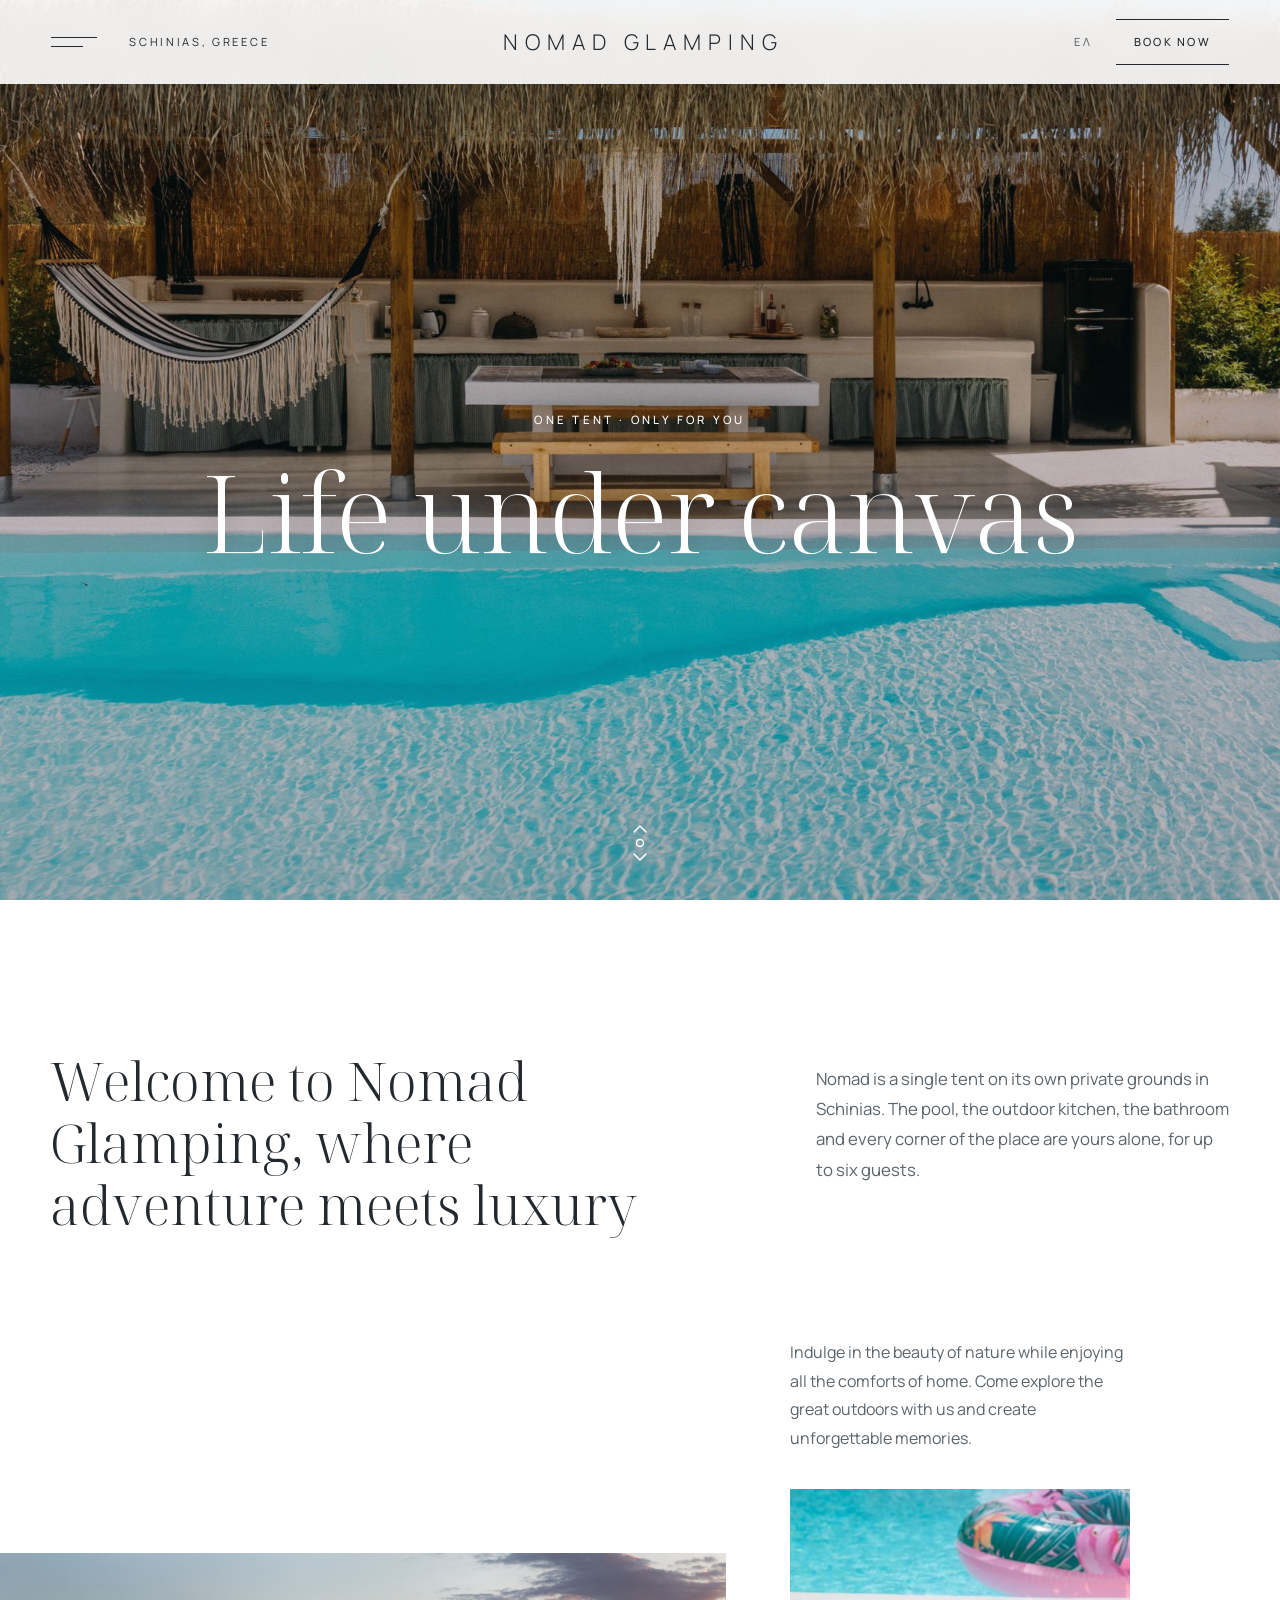
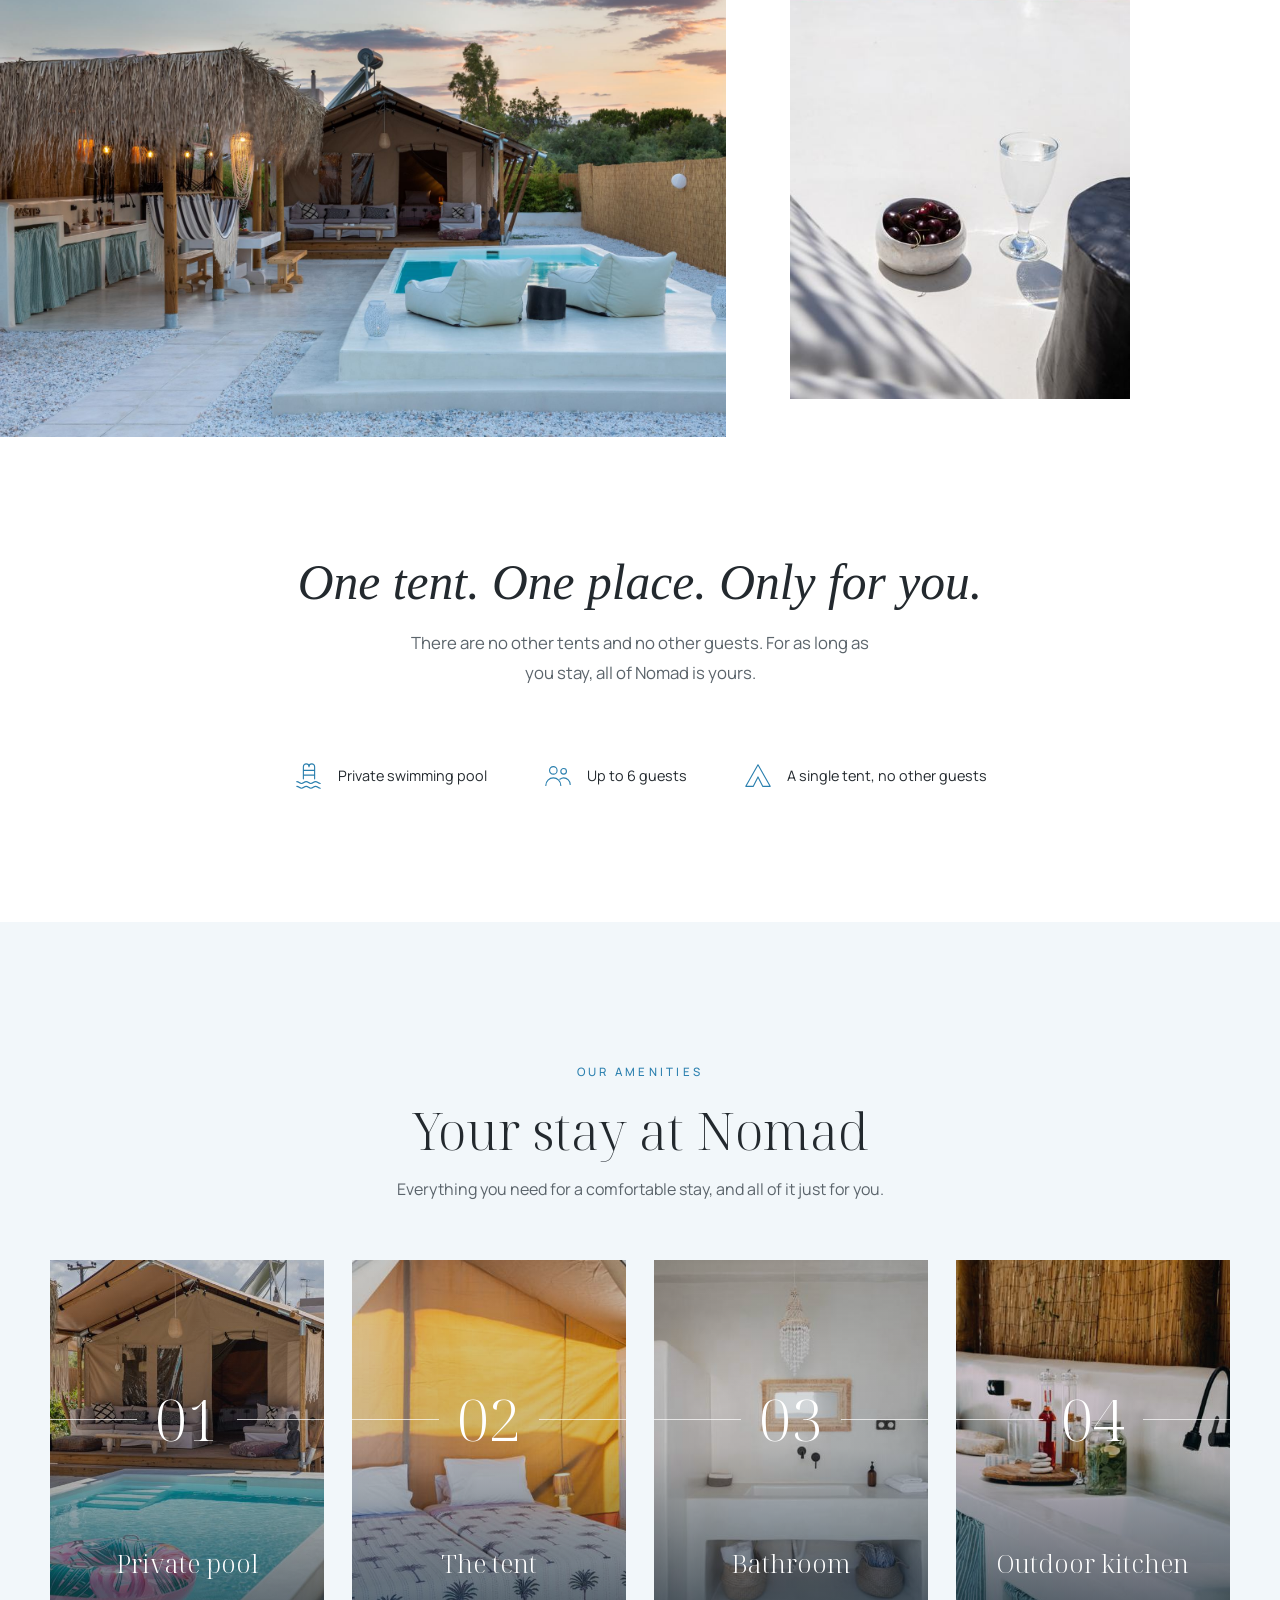
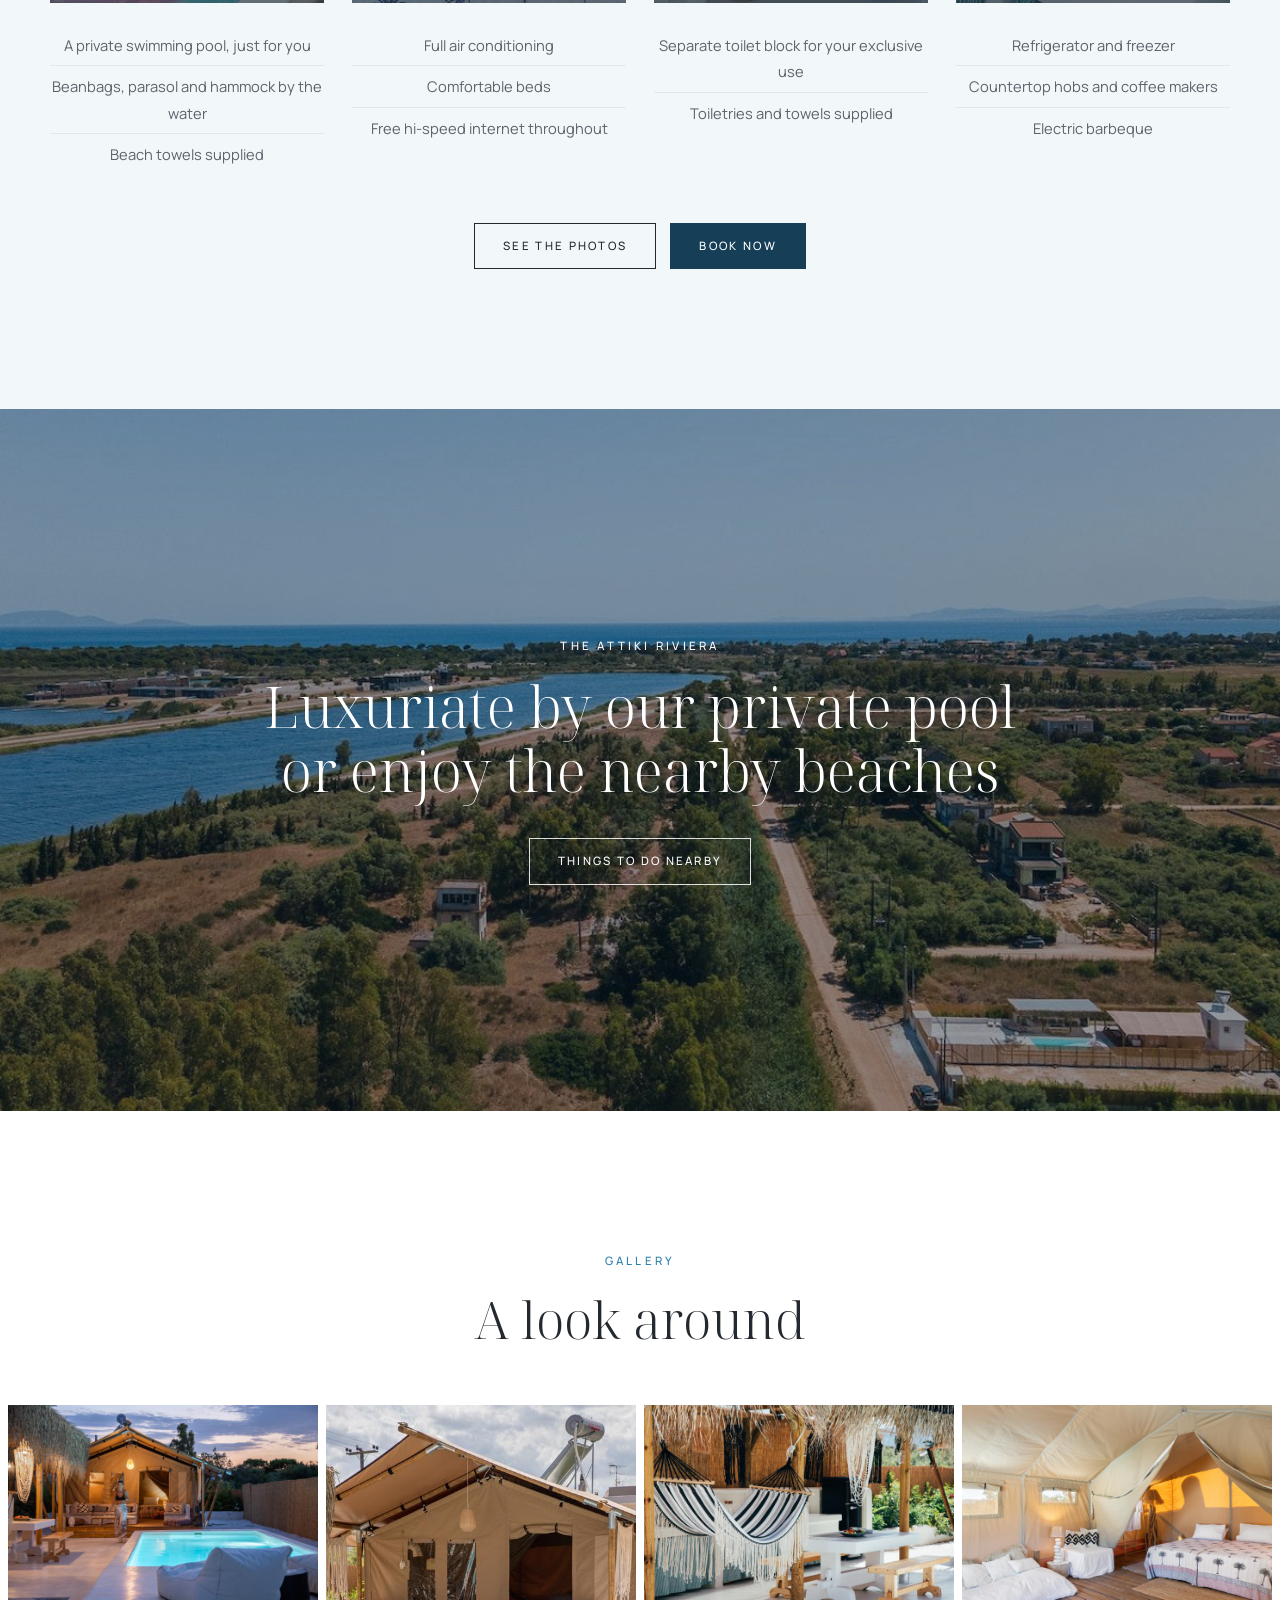
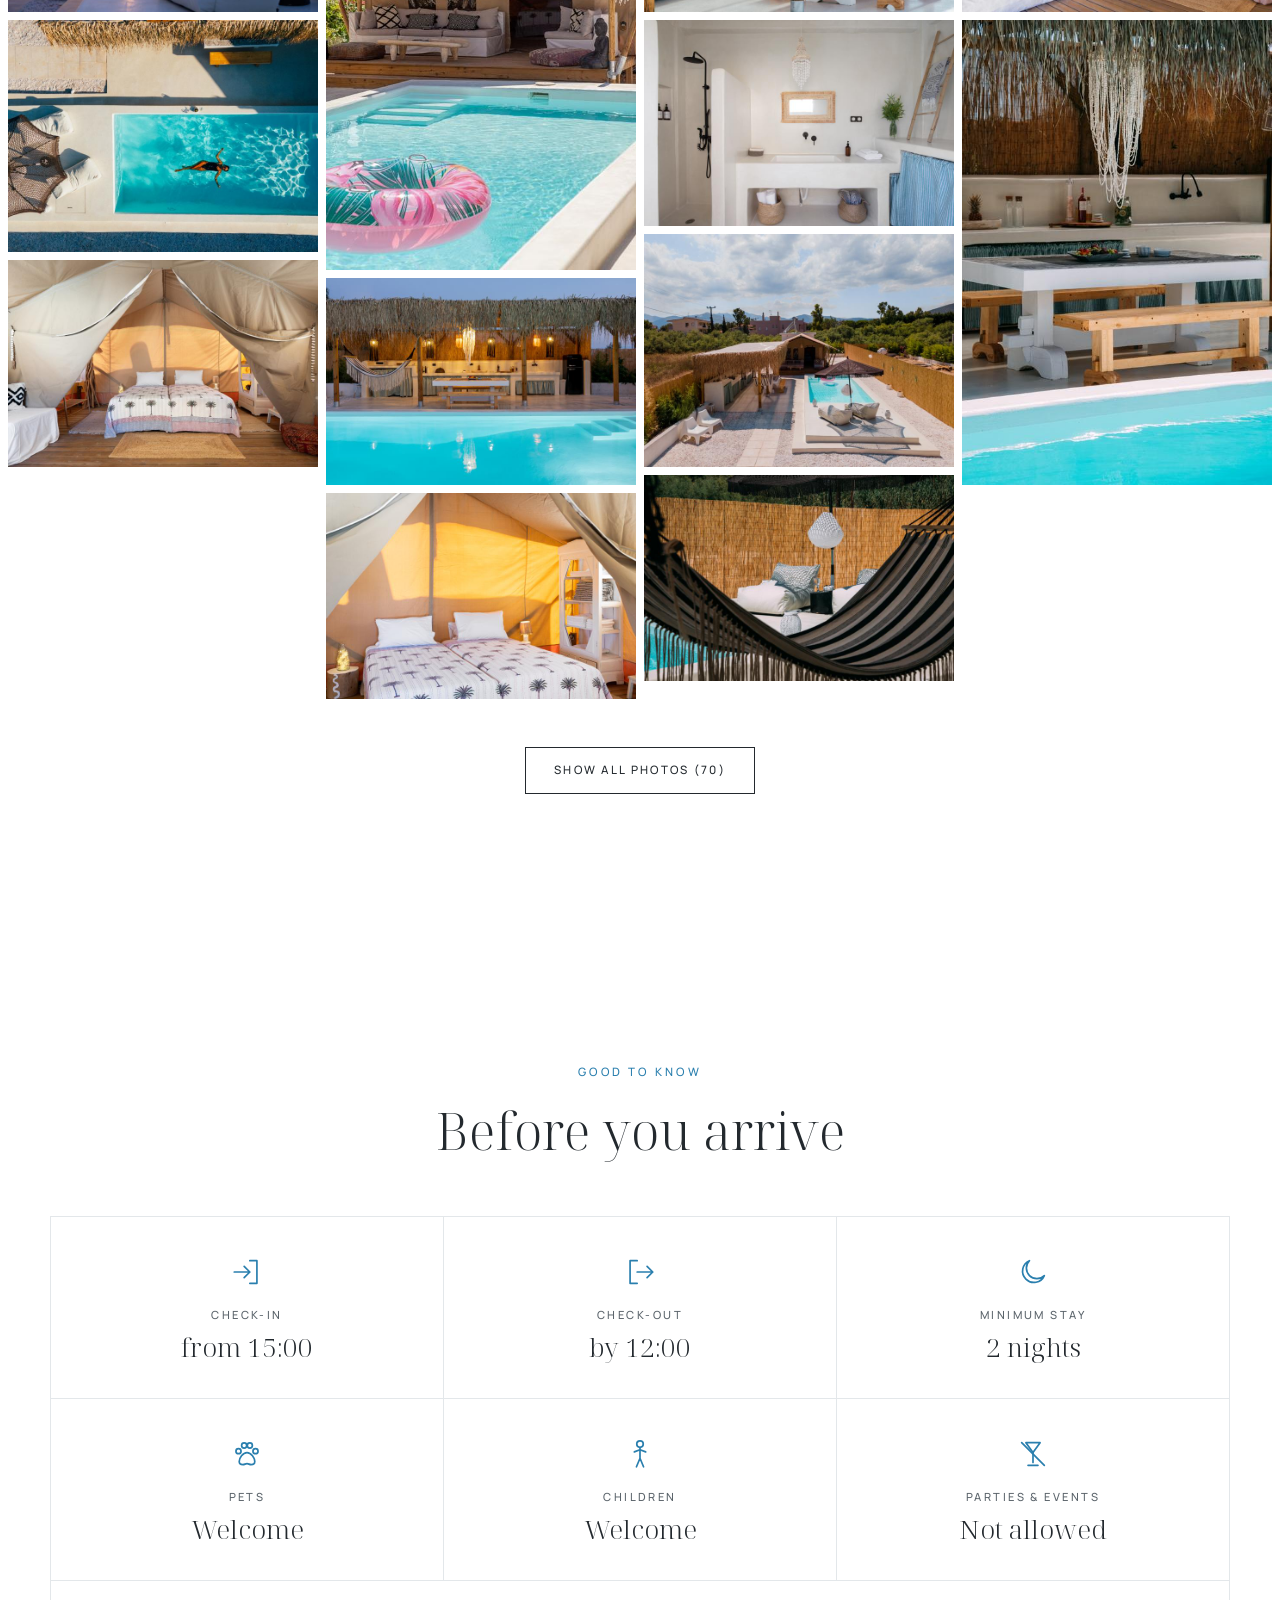
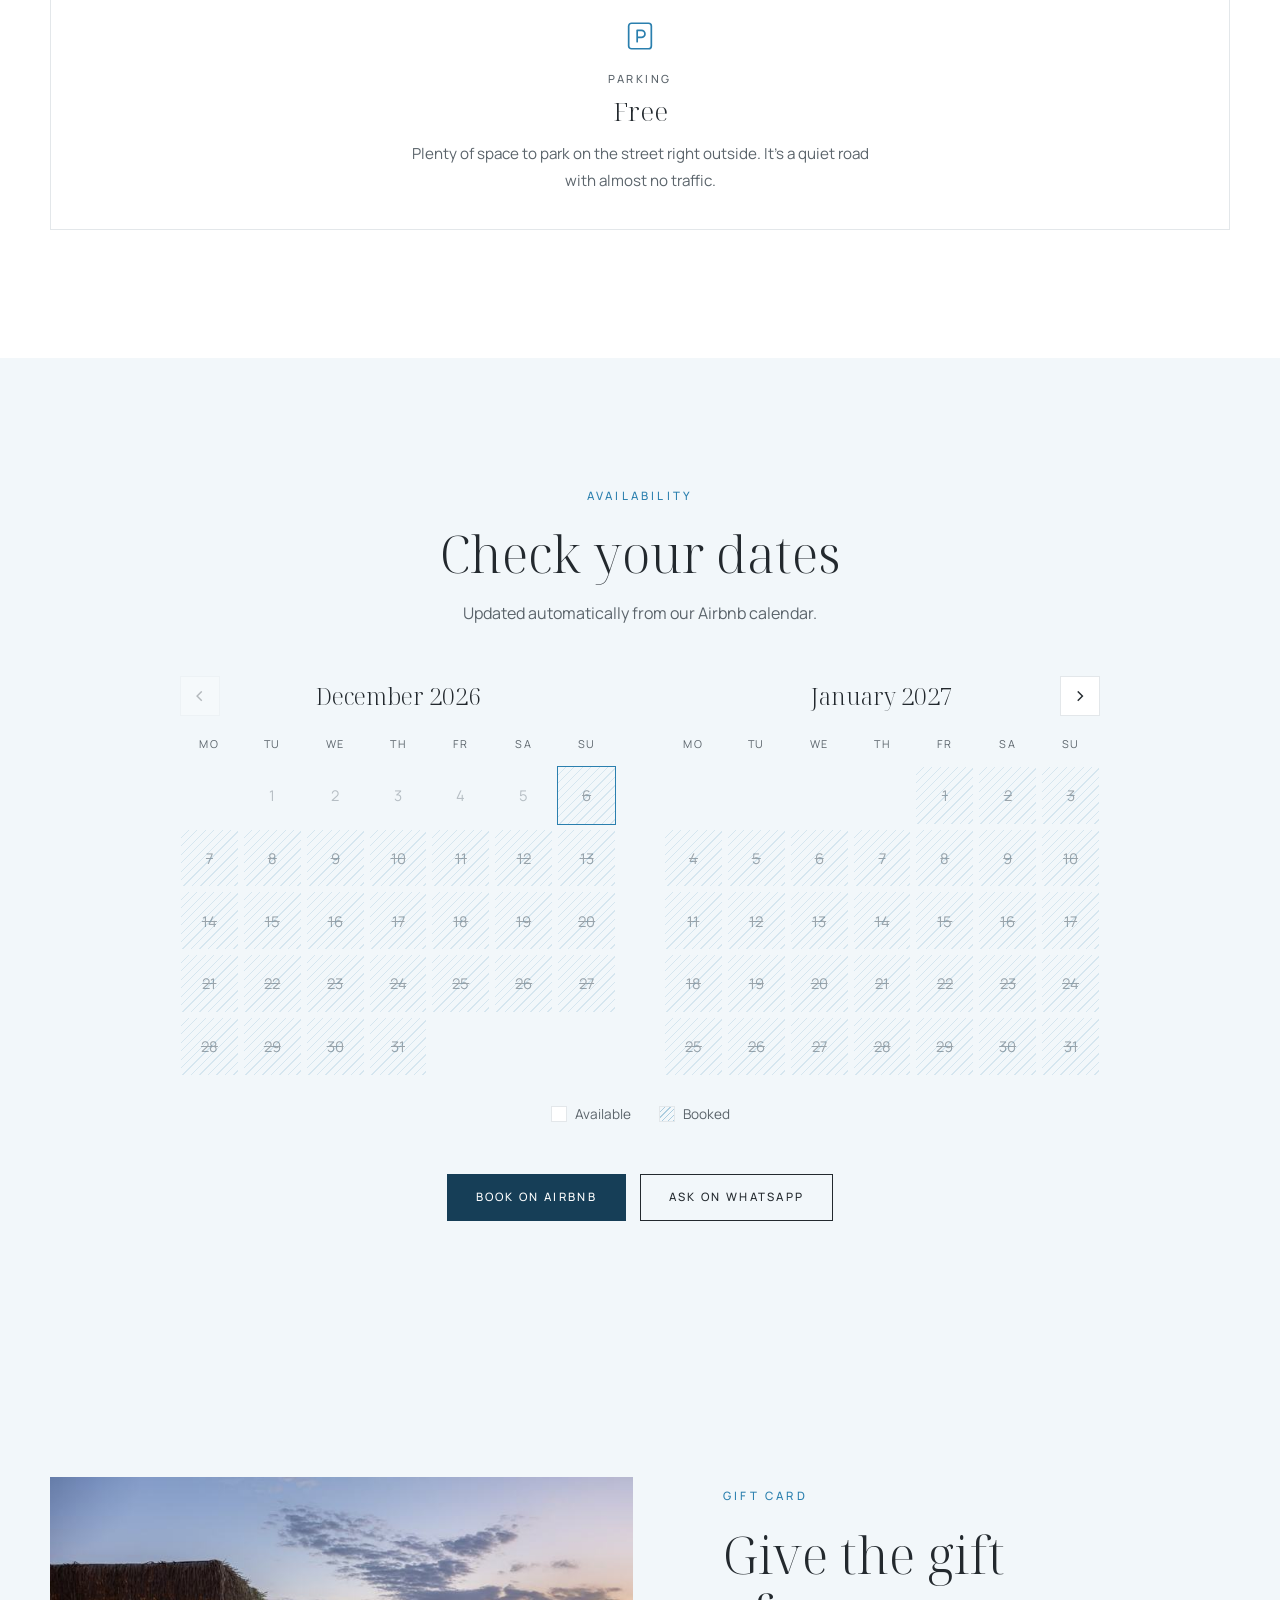
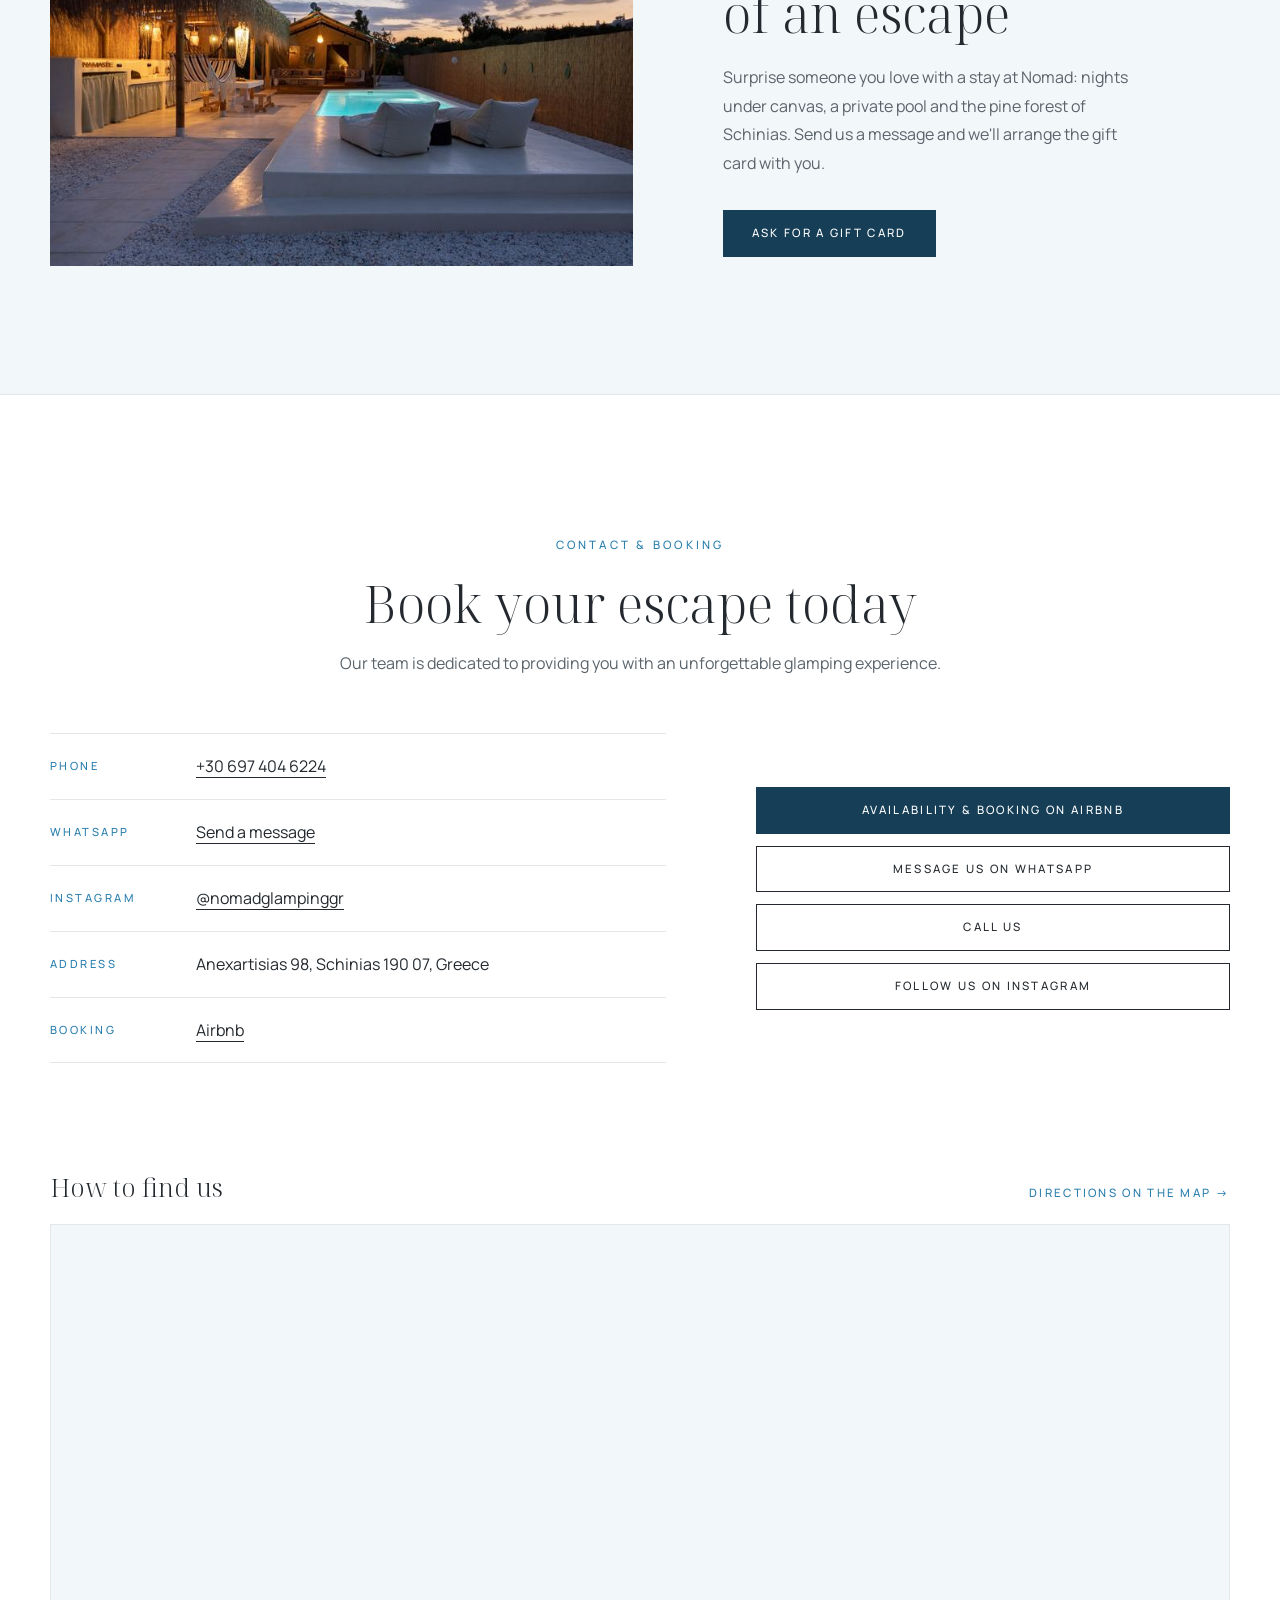
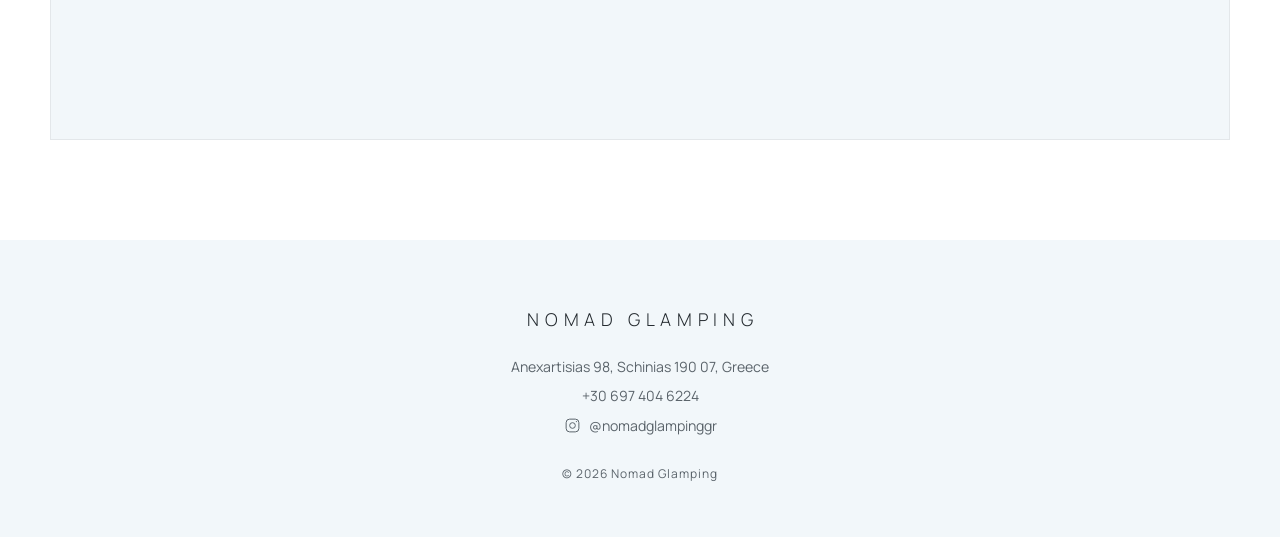
==== commit 00b69903: "Make it clear that Nomad is a single, fully private tent New hero label and intro text, a short stat" ====
--- a/index.html
+++ b/index.html
@@ -4,9 +4,9 @@
   <meta charset="utf-8">
   <meta name="viewport" content="width=device-width, initial-scale=1">
   <title>Nomad Glamping | Glamping με ιδιωτική πισίνα | Σχοινιάς</title>
-  <meta name="description" content="Nomad Glamping στον Σχοινιά: αποκλειστικός χώρος glamping με ιδιωτική πισίνα, για έως έξι επισκέπτες.">
+  <meta name="description" content="Nomad Glamping στον Σχοινιά: μία μόνο σκηνή, σε έναν ιδιωτικό χώρο με δική της πισίνα, κουζίνα και μπάνιο, αποκλειστικά για εσάς και την παρέα σας (έως έξι επισκέπτες).">
   <meta property="og:title" content="Nomad Glamping | property with private pool | Schinias, Greece">
-  <meta property="og:description" content="An exclusive glamping site with a private swimming pool, sleeping up to six guests.">
+  <meta property="og:description" content="A single tent on its own private grounds in Schinias, with its own pool, kitchen and bathroom, just for you and up to five companions.">
   <meta property="og:type" content="website">
   <meta property="og:image" content="https://www.nomadglamping.gr/assets/photos/nomad-19.jpg">
   <meta property="og:url" content="https://www.nomadglamping.gr/">
@@ -64,7 +64,7 @@
     <section class="hero" id="top">
       <img class="hero-img" src="assets/photos/nomad-19.jpg" width="1800" height="1200" alt="Η πισίνα και η πέργκολα" data-alt-en="Pool and pergola" fetchpriority="high">
       <div class="hero-copy">
-        <p class="kicker" data-en="Glamping with a private pool">Glamping με ιδιωτική πισίνα</p>
+        <p class="kicker" data-en="One tent · Only for you">Μία σκηνή · Μόνο για εσάς</p>
         <h1 data-en="Life under canvas">Ζωή κάτω από το πανί</h1>
       </div>
       <a class="scroll-cue" href="#about" aria-label="Συνέχεια">
@@ -75,7 +75,7 @@
     <section class="intro" id="about">
       <div class="wrap intro-head">
         <h2 data-en="Welcome to Nomad Glamping, where adventure meets luxury">Καλώς ήρθατε στο Nomad Glamping, εκεί όπου η περιπέτεια συναντά την πολυτέλεια</h2>
-        <p data-en="An exclusive glamping site in Schinias, with a private swimming pool and room for up to six guests.">Ένας αποκλειστικός χώρος glamping στον Σχοινιά, με ιδιωτική πισίνα και φιλοξενία για έως έξι επισκέπτες.</p>
+        <p data-en="Nomad is a single tent on its own private grounds in Schinias. The pool, the outdoor kitchen, the bathroom and every corner of the place are yours alone, for up to six guests.">Το Nomad είναι μία και μοναδική σκηνή, σε έναν ιδιωτικό χώρο στον Σχοινιά. Η πισίνα, η υπαίθρια κουζίνα, το μπάνιο και κάθε γωνιά του χώρου είναι μόνο για εσάς, για έως έξι επισκέπτες.</p>
       </div>
 
       <div class="duo">
@@ -86,6 +86,11 @@
           <p data-en="Indulge in the beauty of nature while enjoying all the comforts of home. Come explore the great outdoors with us and create unforgettable memories.">Απολαύστε την ομορφιά της φύσης με όλες τις ανέσεις του σπιτιού. Ελάτε να εξερευνήσετε μαζί μας τη ζωή στην ύπαιθρο και να φτιάξετε αξέχαστες αναμνήσεις.</p>
           <img src="assets/thumbs/nomad-44.jpg" width="480" height="720" loading="lazy" alt="Ποτήρι και κεράσια δίπλα στην πισίνα" data-alt-en="A glass and cherries by the pool">
         </div>
+      </div>
+
+      <div class="wrap only">
+        <p class="only-line" data-en="One tent. One place. Only for you.">Μία σκηνή. Ένας χώρος. Μόνο για εσάς.</p>
+        <p class="only-sub" data-en="There are no other tents and no other guests. For as long as you stay, all of Nomad is yours.">Δεν υπάρχουν άλλες σκηνές ούτε άλλοι επισκέπτες. Για όσο μένετε, όλο το Nomad είναι δικό σας.</p>
       </div>
 
       <ul class="wrap specs">
@@ -99,7 +104,7 @@
         </li>
         <li>
           <svg viewBox="0 0 32 32" aria-hidden="true"><path d="M16 4 3 27h8l5-10 5 10h8z"/></svg>
-          <span data-en="Exclusive use of the whole site">Αποκλειστική χρήση όλου του χώρου</span>
+          <span data-en="A single tent, no other guests">Μία μόνο σκηνή, χωρίς άλλους επισκέπτες</span>
         </li>
       </ul>
     </section>
@@ -108,7 +113,7 @@
       <div class="wrap center-head">
         <p class="kicker" data-en="Our amenities">Παροχές</p>
         <h2 data-en="Your stay at Nomad">Η διαμονή σας στο Nomad</h2>
-        <p class="sub" data-en="Everything you need for a comfortable stay.">Όλα όσα χρειάζεστε για μια άνετη διαμονή.</p>
+        <p class="sub" data-en="Everything you need for a comfortable stay, and all of it just for you.">Όλα όσα χρειάζεστε για μια άνετη διαμονή, και όλα μόνο για εσάς.</p>
       </div>
       <div class="wrap rooms">
         <article class="room">
--- a/css/style.css
+++ b/css/style.css
@@ -124,7 +124,10 @@
 .duo-side { padding-bottom: clamp(0px, 3vw, 40px); }
 .duo-side p { max-width: 34ch; margin-bottom: 36px; }
 .duo-side img { width: min(100%, 340px); aspect-ratio: 2 / 3; object-fit: cover; }
-.specs { list-style: none; padding: 0; margin-top: clamp(56px, 8vw, 100px); display: flex; justify-content: center; flex-wrap: wrap; gap: 18px 56px; }
+.only { text-align: center; margin-top: clamp(64px, 9vw, 120px); }
+.only-line { font-family: var(--display); font-weight: 300; font-style: italic; font-size: clamp(1.900rem, 4vw, 3.100rem); line-height: 1.2; color: var(--ink); margin: 0 0 16px; }
+.only-sub { max-width: 46ch; margin: 0 auto; font-size: 1.050rem; }
+.specs { list-style: none; padding: 0; margin-top: clamp(44px, 6vw, 72px); display: flex; justify-content: center; flex-wrap: wrap; gap: 18px 56px; }
 .specs li { display: flex; align-items: center; gap: 14px; font-size: .900rem; color: var(--ink); }
 .specs svg { width: 30px; height: 30px; fill: none; stroke: var(--accent); stroke-width: 1.200; stroke-linecap: round; stroke-linejoin: round; flex: none; }
 
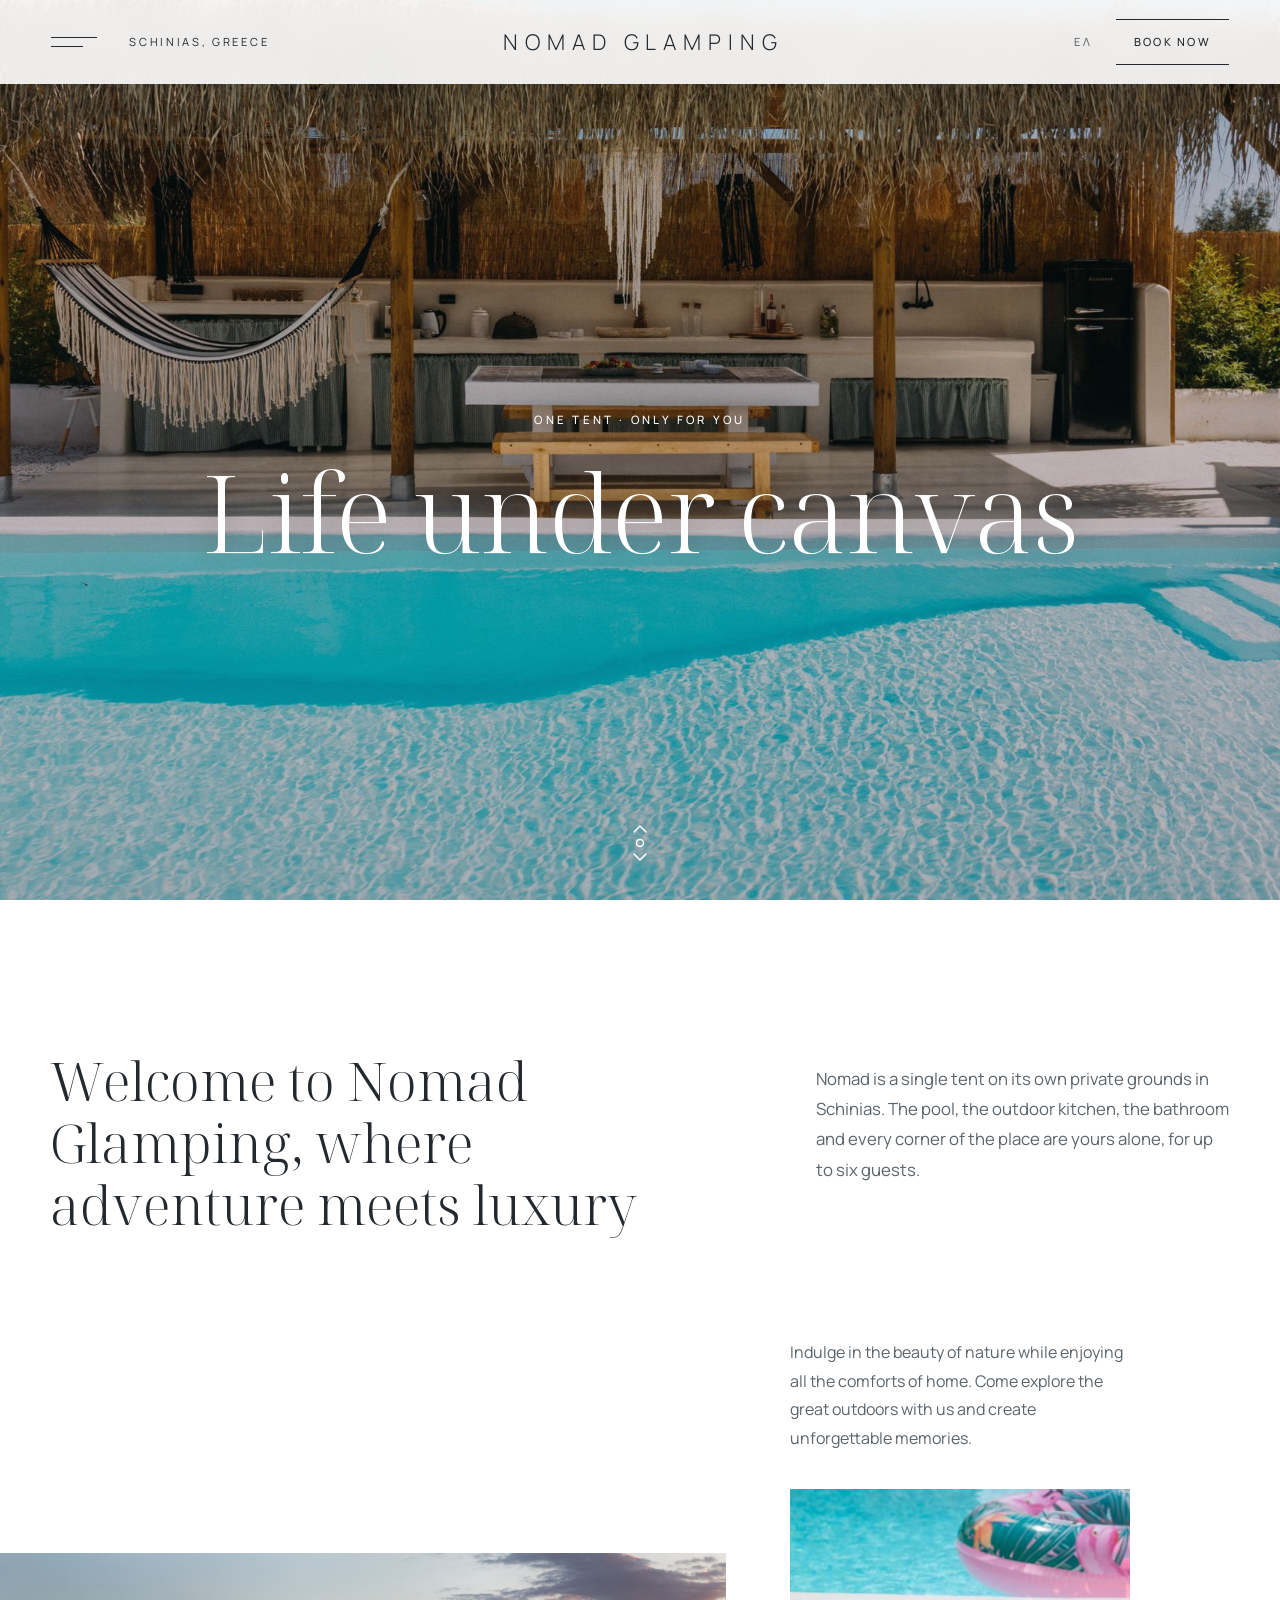
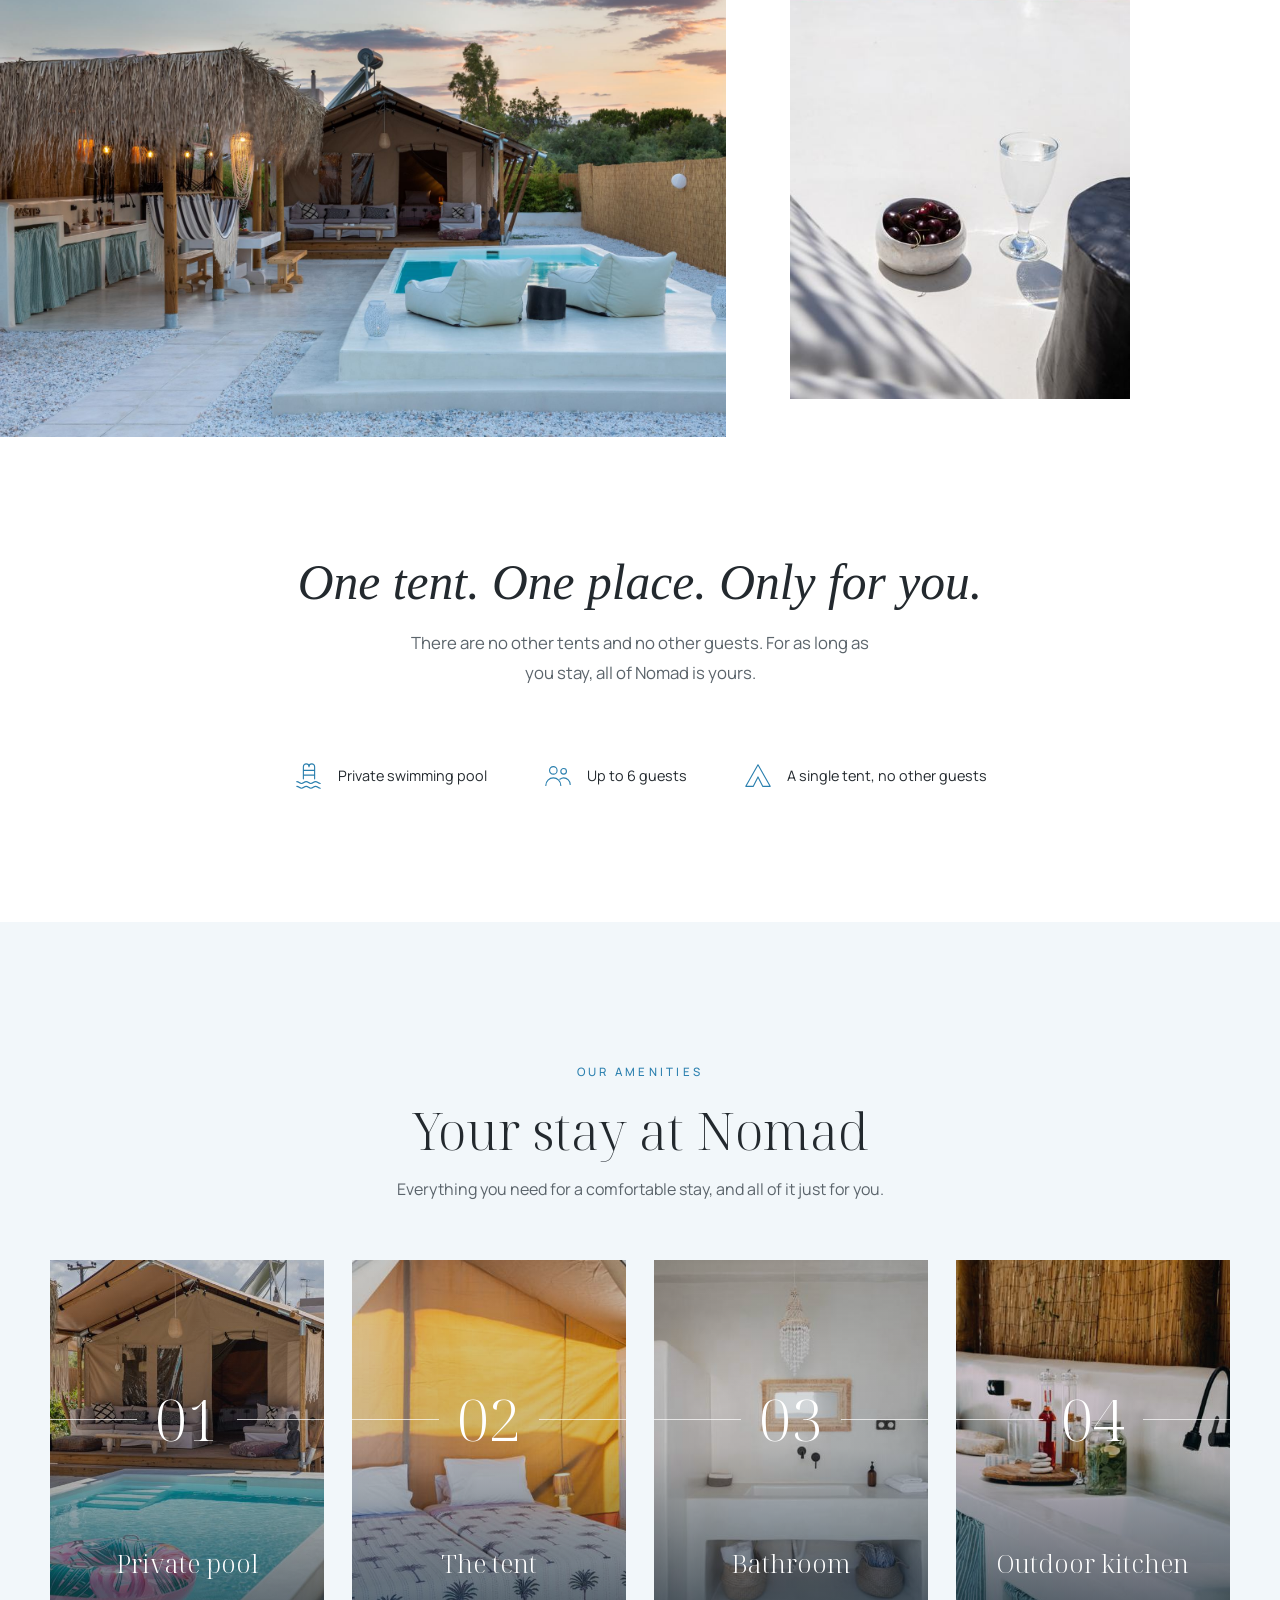
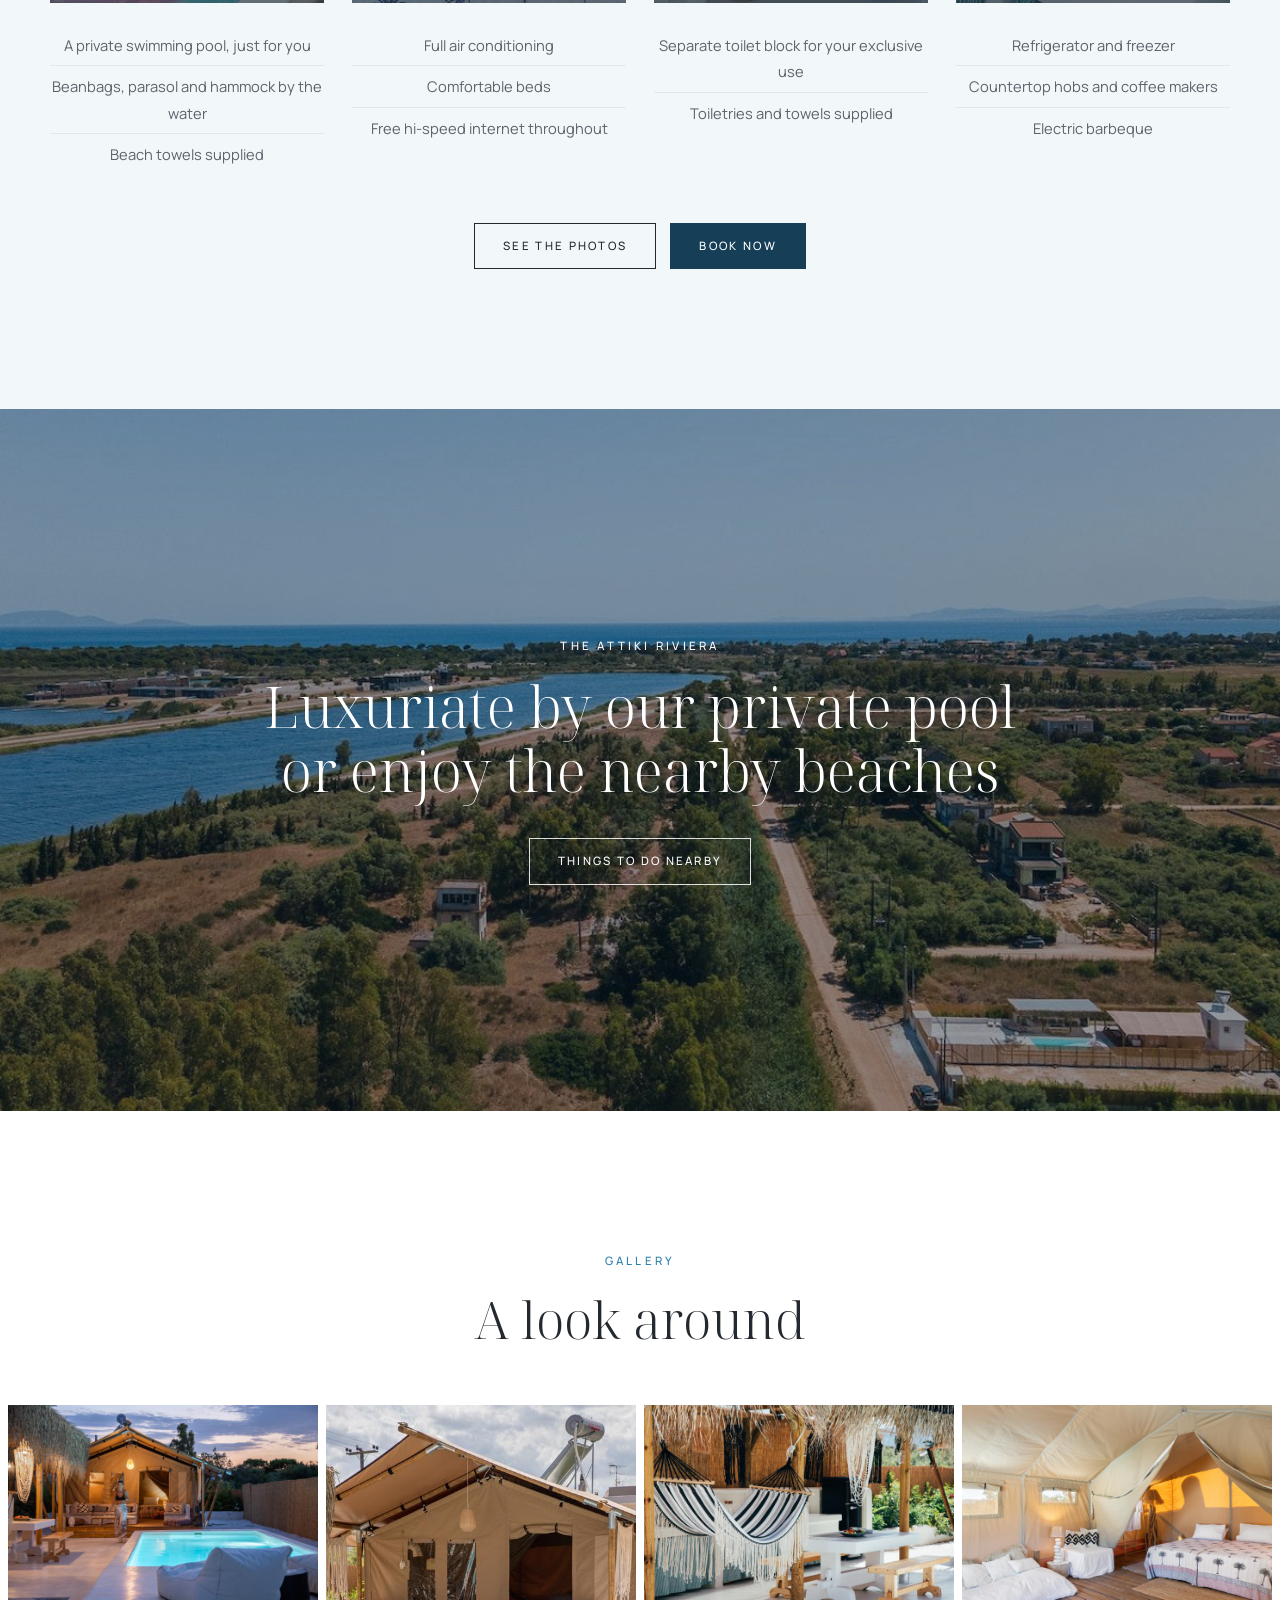
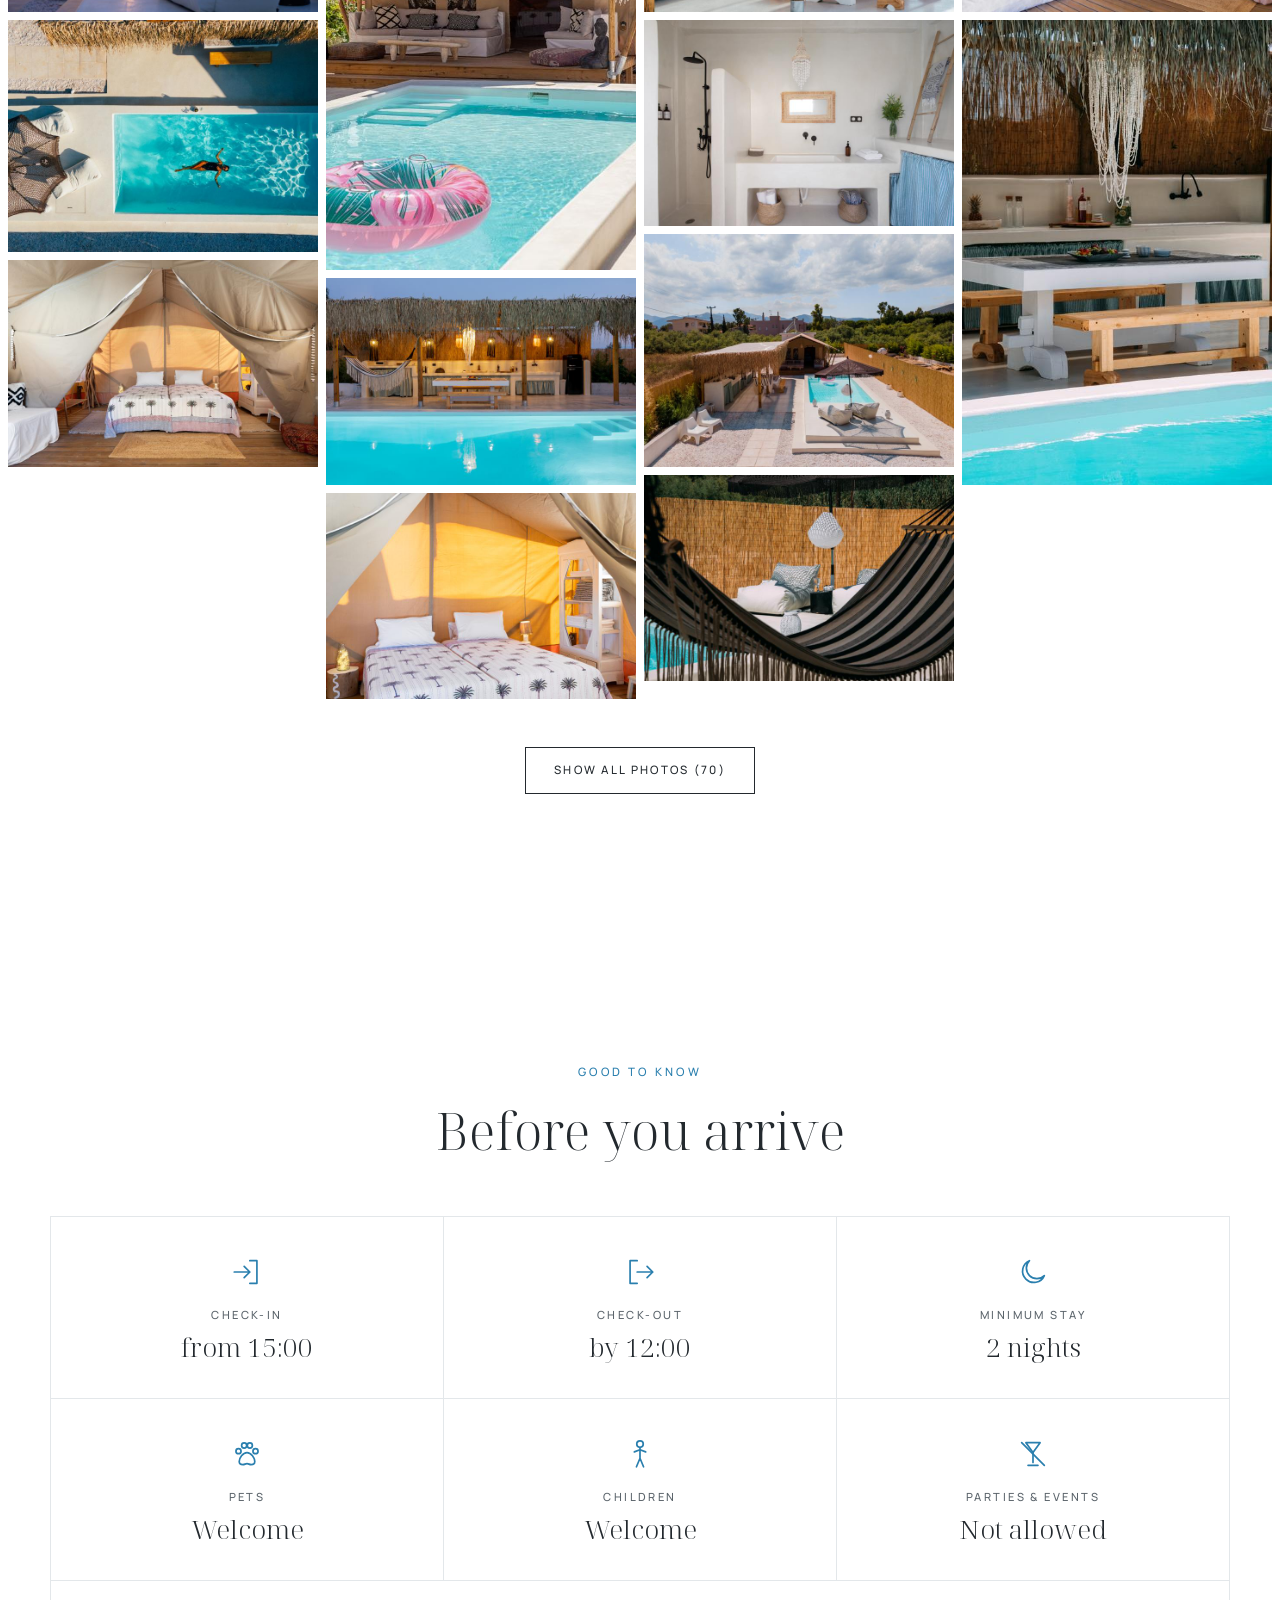
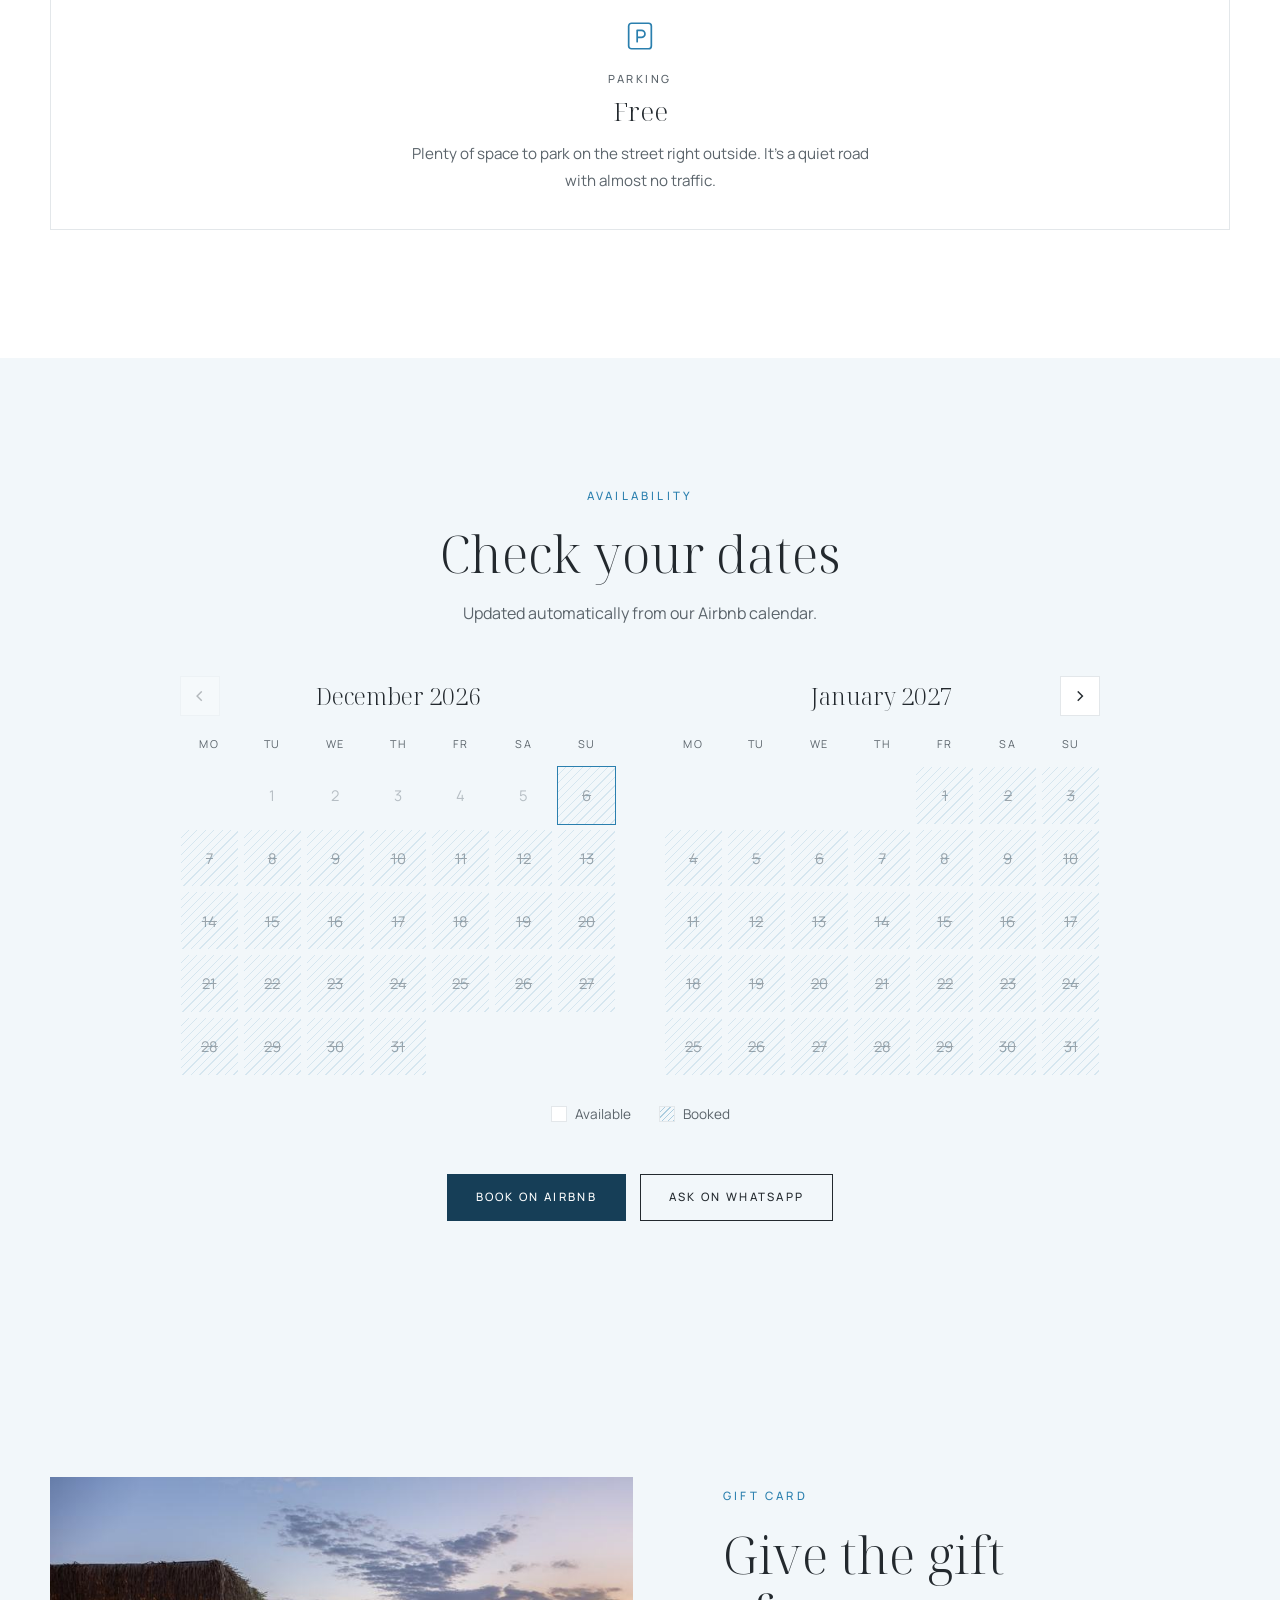
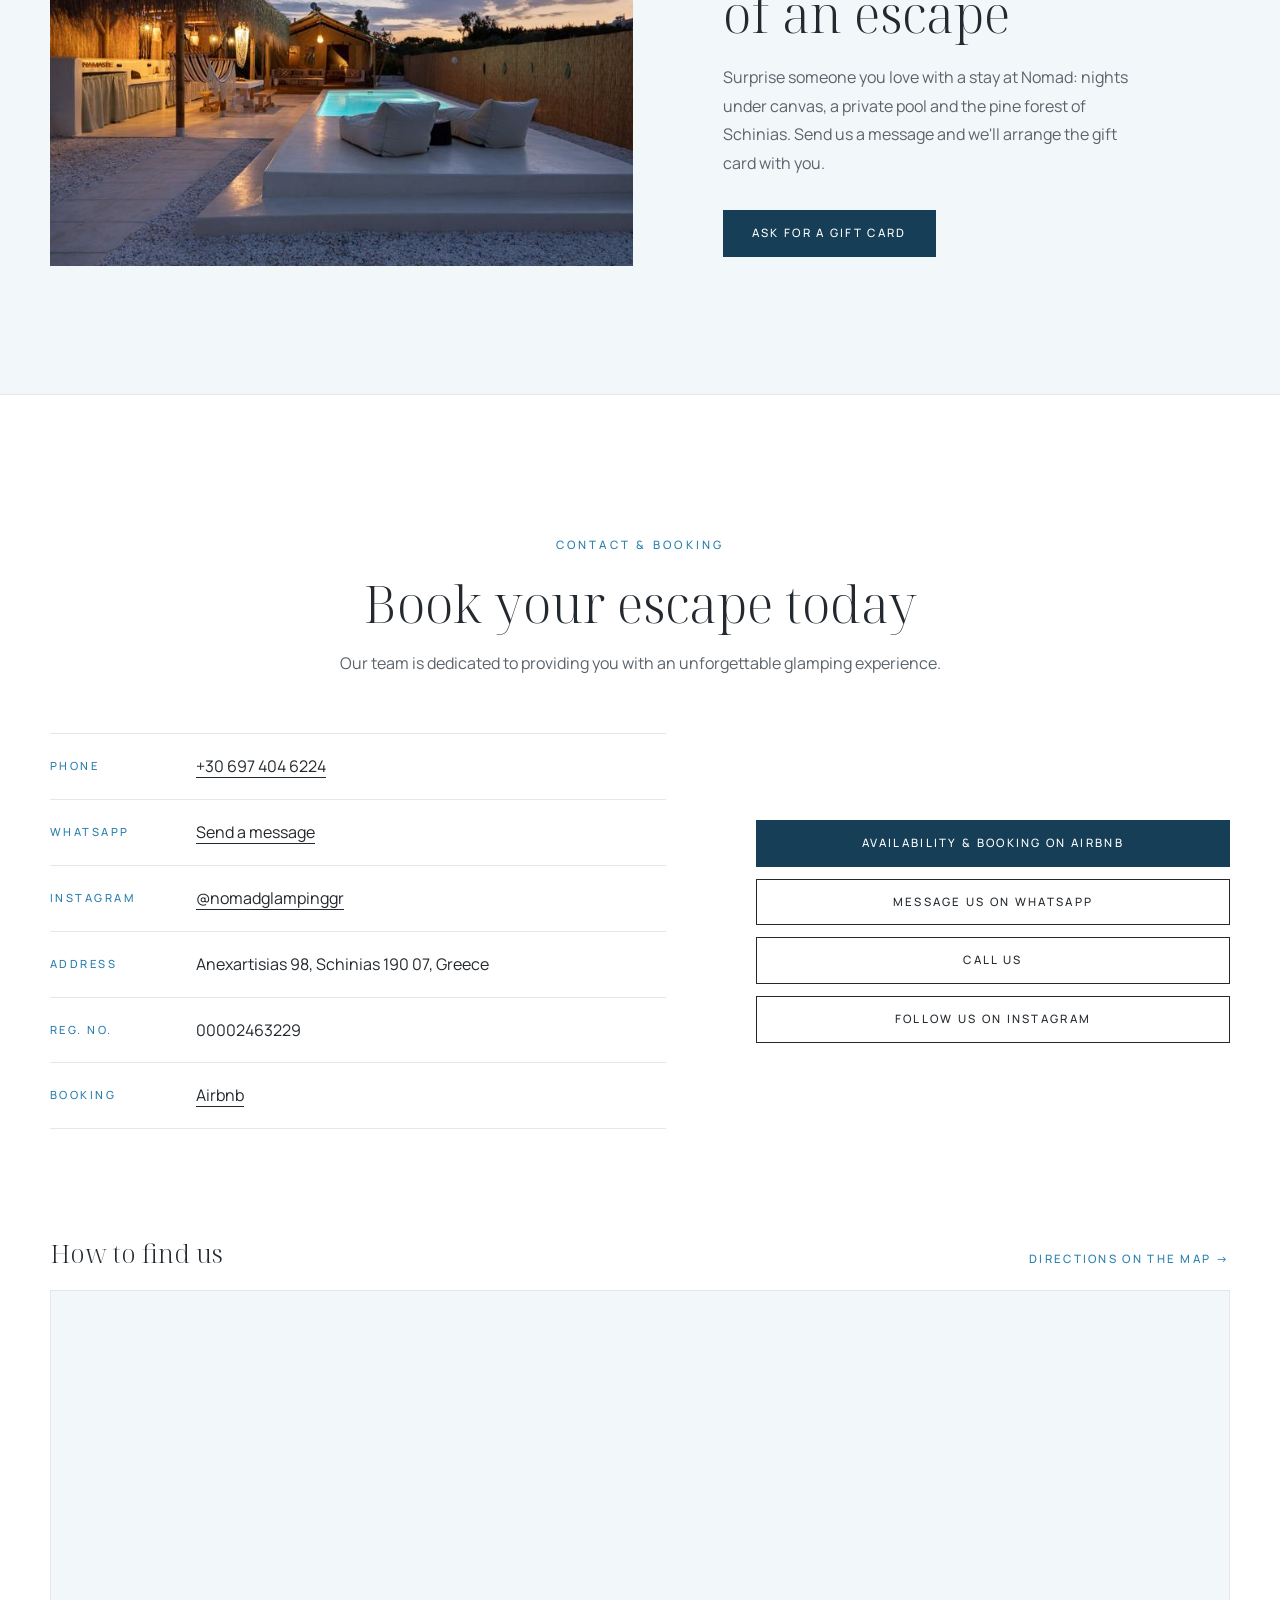
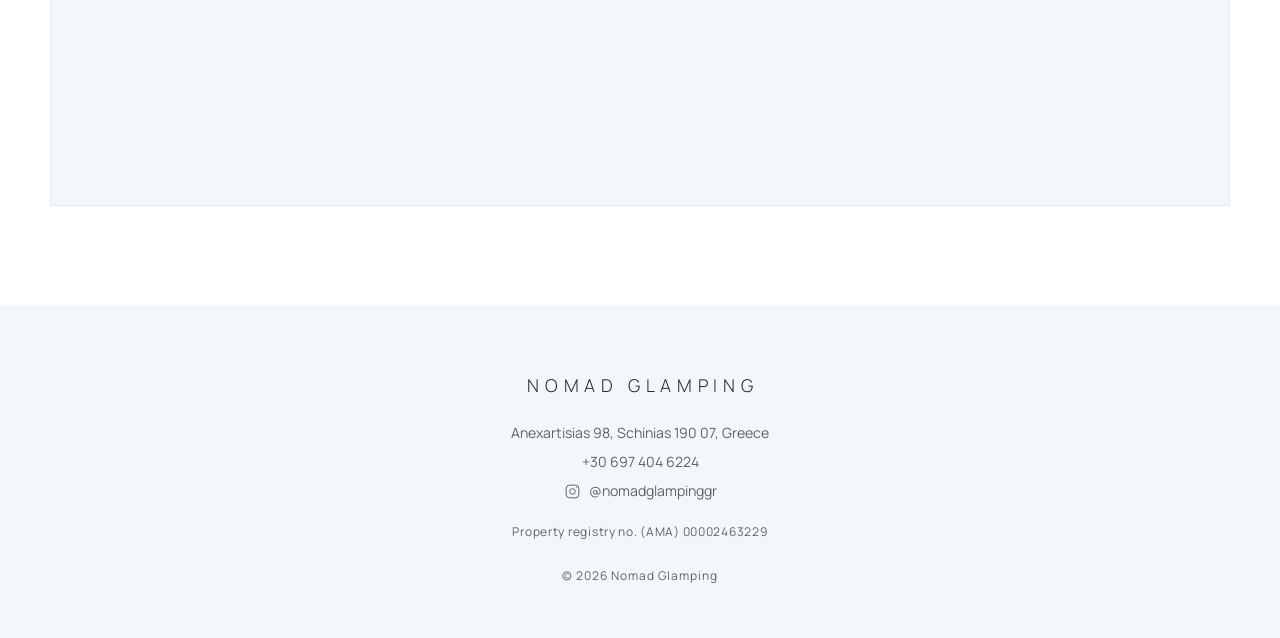
==== commit 92d81499: "Show the property registry number (AMA) in the footer and contact details Co-Authored-By: Claude Opu" ====
--- a/index.html
+++ b/index.html
@@ -356,6 +356,7 @@
           <div><dt>WhatsApp</dt><dd><a data-wa href="https://wa.me/306974046224" target="_blank" rel="noopener" data-en="Send a message">Στείλτε μήνυμα</a></dd></div>
           <div><dt>Instagram</dt><dd><a href="https://www.instagram.com/nomadglampinggr/" target="_blank" rel="noopener">@nomadglampinggr</a></dd></div>
           <div><dt data-en="Address">Διεύθυνση</dt><dd data-en="Anexartisias 98, Schinias 190 07, Greece">Ανεξαρτησίας 98, Σχοινιάς 190&nbsp;07</dd></div>
+          <div><dt data-en="Reg. no.">ΑΜΑ</dt><dd>00002463229</dd></div>
           <div><dt data-en="Booking">Κράτηση</dt><dd><a href="https://www.airbnb.co.uk/rooms/936764506014377549" target="_blank" rel="noopener">Airbnb</a></dd></div>
         </dl>
         <div class="contact-actions">
@@ -383,6 +384,7 @@
     <p data-en="Anexartisias 98, Schinias 190 07, Greece">Ανεξαρτησίας 98, Σχοινιάς 190&nbsp;07</p>
     <p><a href="tel:+306974046224">+30 697 404 6224</a></p>
     <p><a class="ig-link" href="https://www.instagram.com/nomadglampinggr/" target="_blank" rel="noopener"><svg class="ig" viewBox="0 0 24 24" aria-hidden="true"><rect x="3" y="3" width="18" height="18" rx="5"/><circle cx="12" cy="12" r="4"/><circle cx="17.500" cy="6.500" r=".900"/></svg>@nomadglampinggr</a></p>
+    <p class="reg" data-en="Property registry no. (AMA) 00002463229">ΑΜΑ (Αριθμός Μητρώου Ακινήτου) 00002463229</p>
     <p class="copy">© <span id="year"></span> Nomad Glamping</p>
   </footer>
 
--- a/css/style.css
+++ b/css/style.css
@@ -286,6 +286,7 @@
 .footer .wordmark { display: inline-block; font-size: 1.100rem; margin-bottom: 18px; }
 .footer p { margin: 0 0 4px; }
 .footer a { text-decoration: none; }
+.footer .reg { margin-top: 14px; font-size: .750rem; letter-spacing: .06em; }
 .footer .copy { margin-top: 22px; font-size: .750rem; letter-spacing: .08em; }
 
 /* Reveal on scroll */
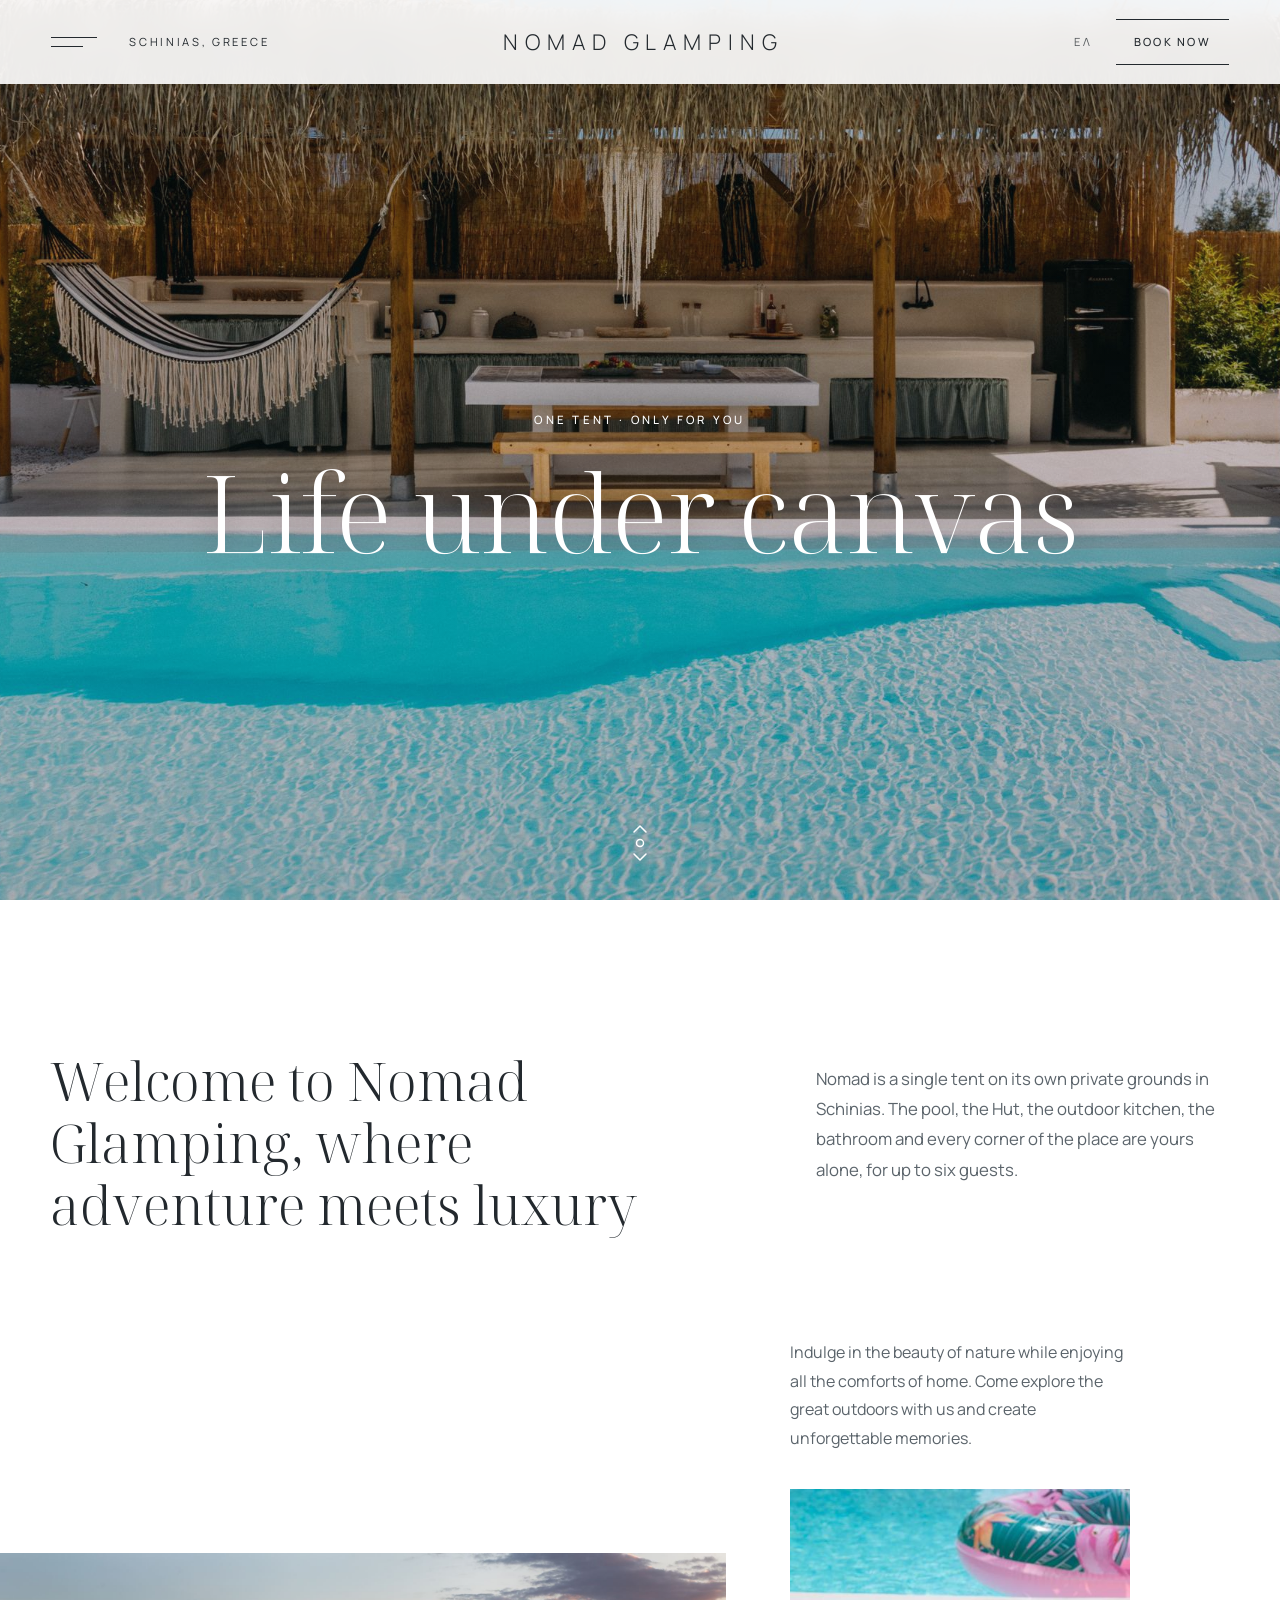
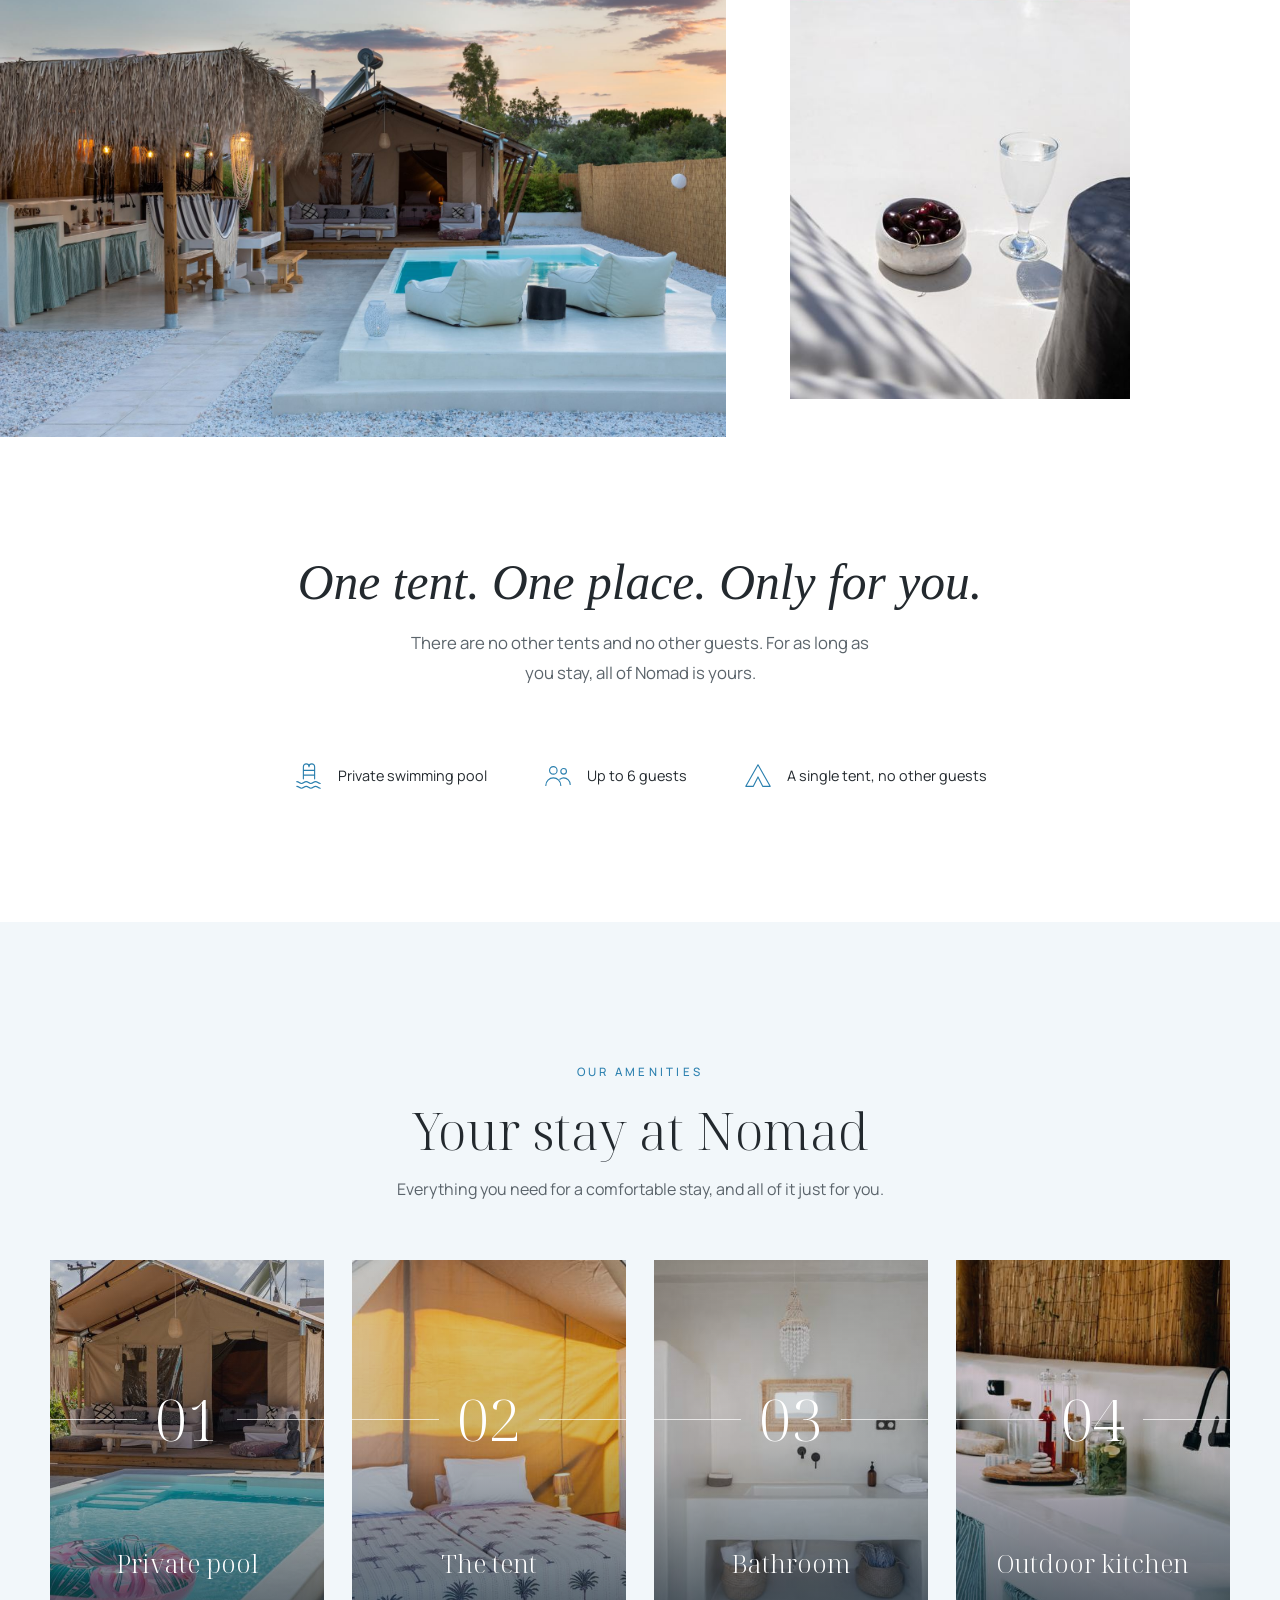
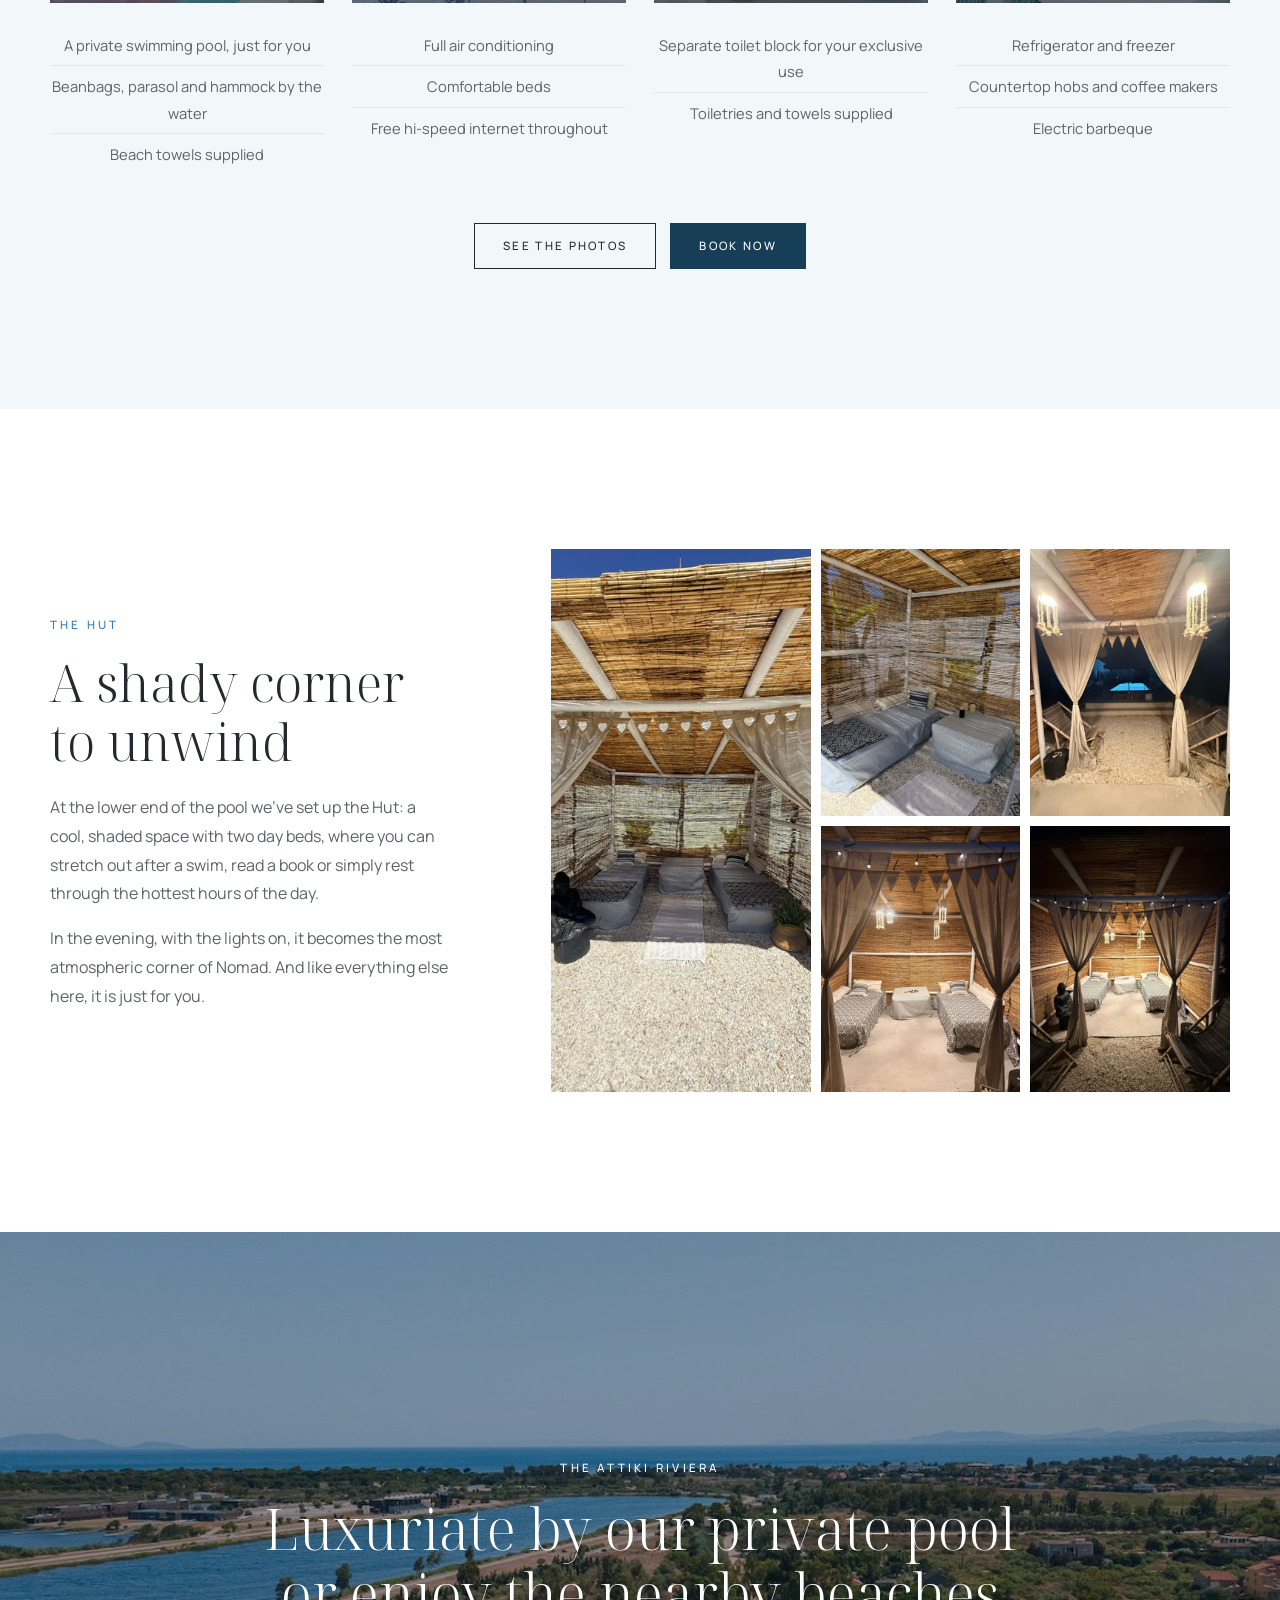
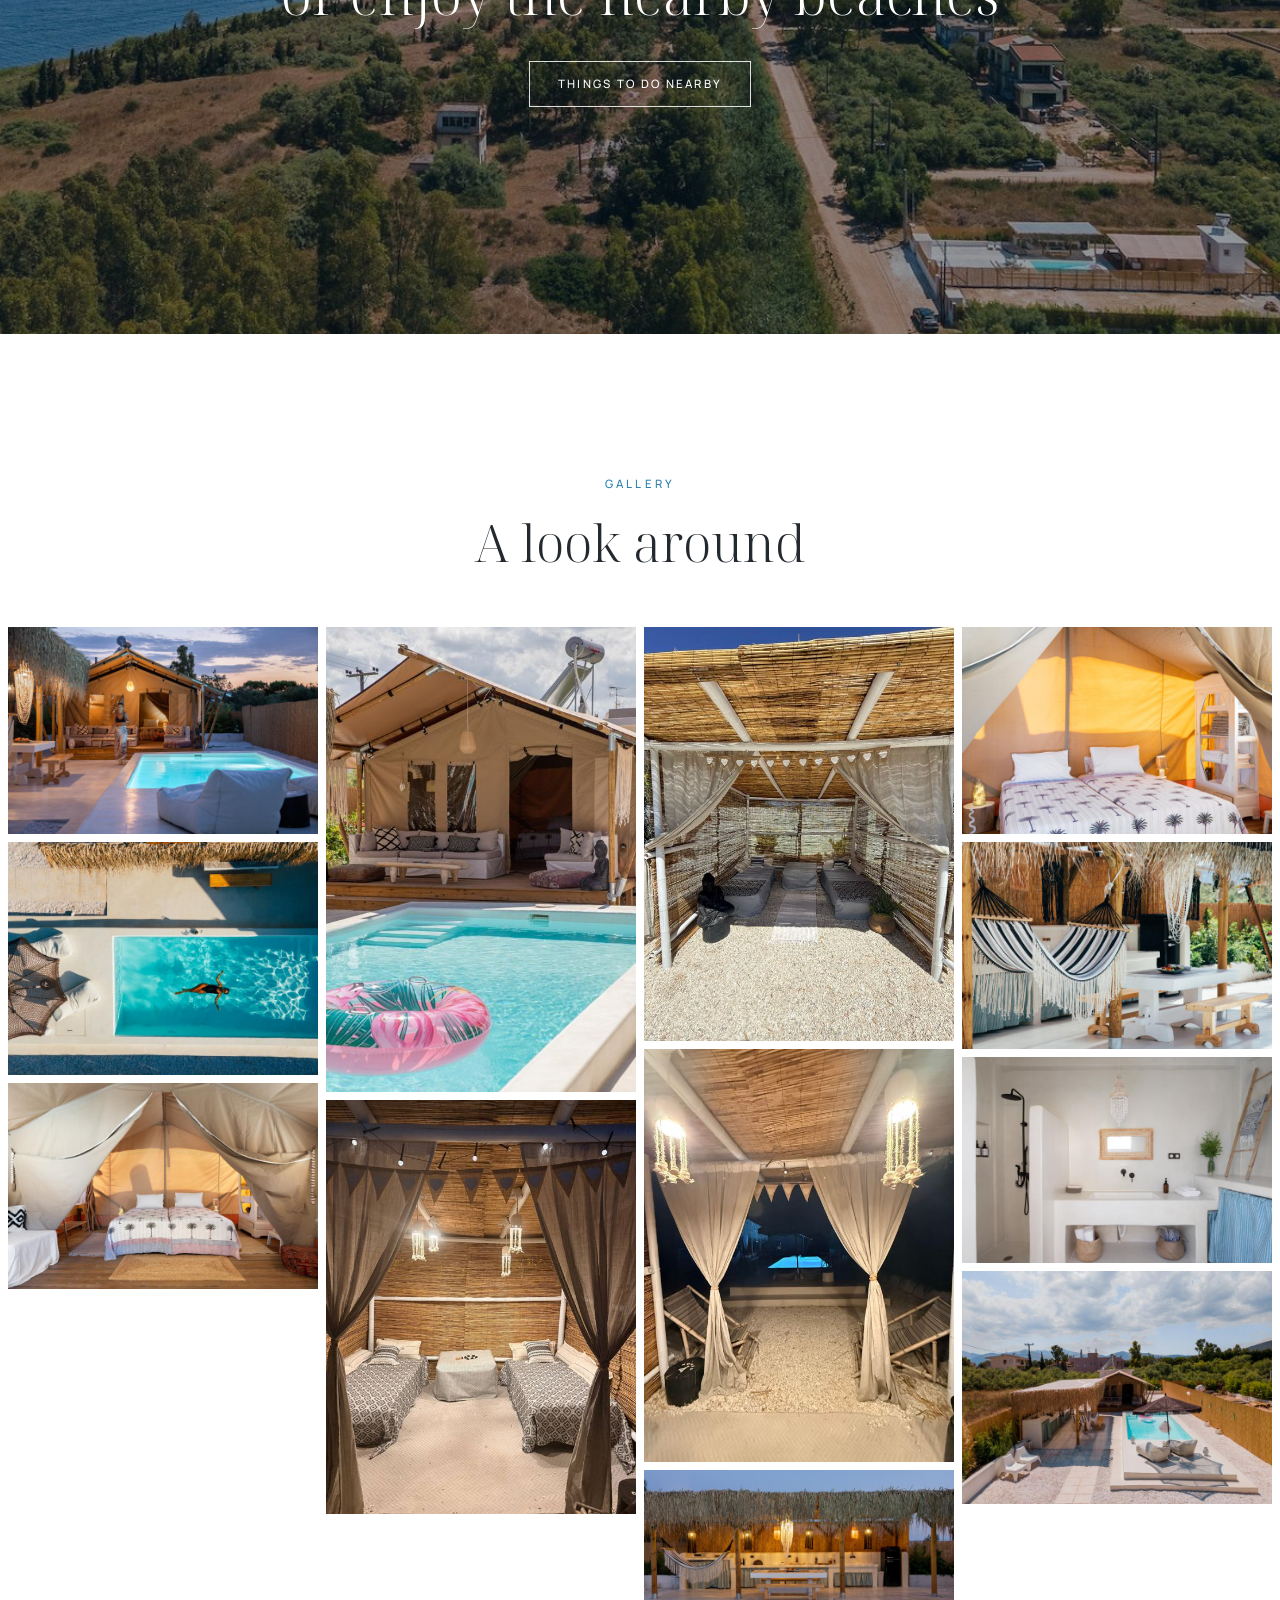
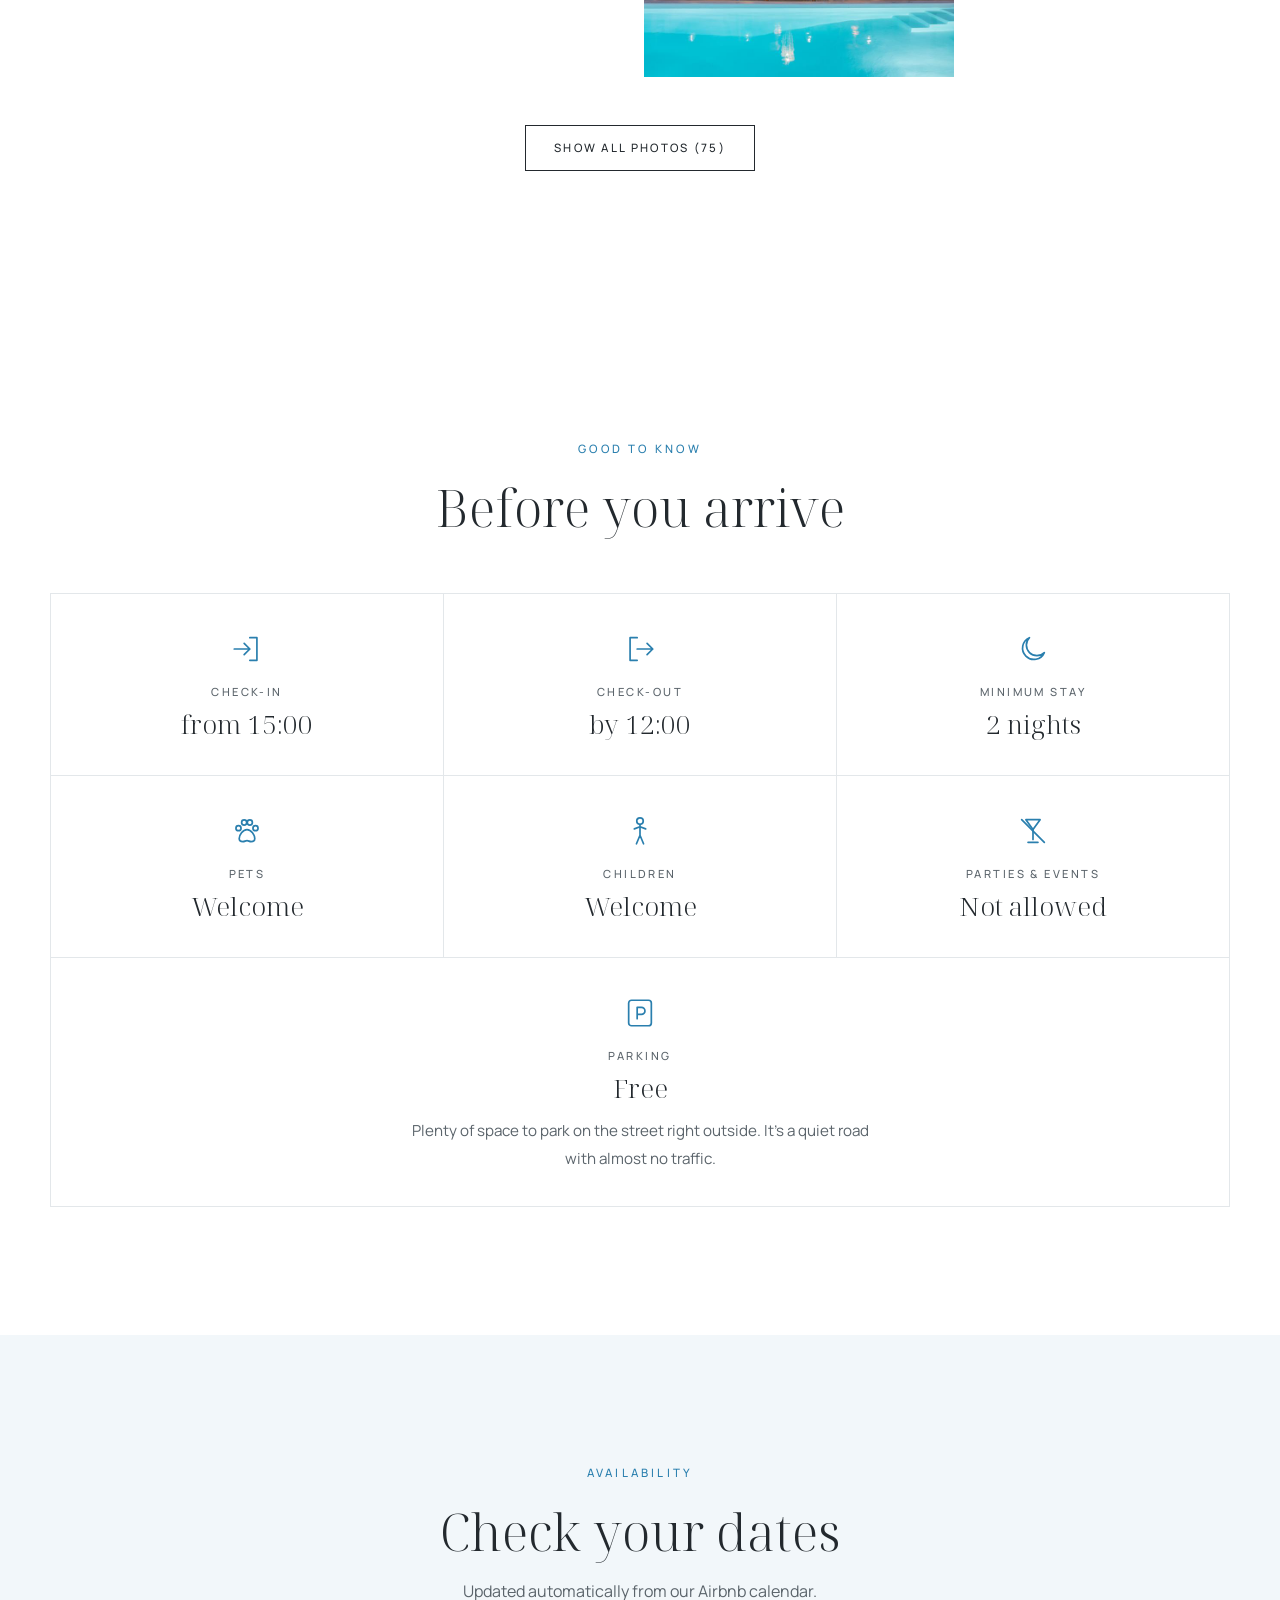
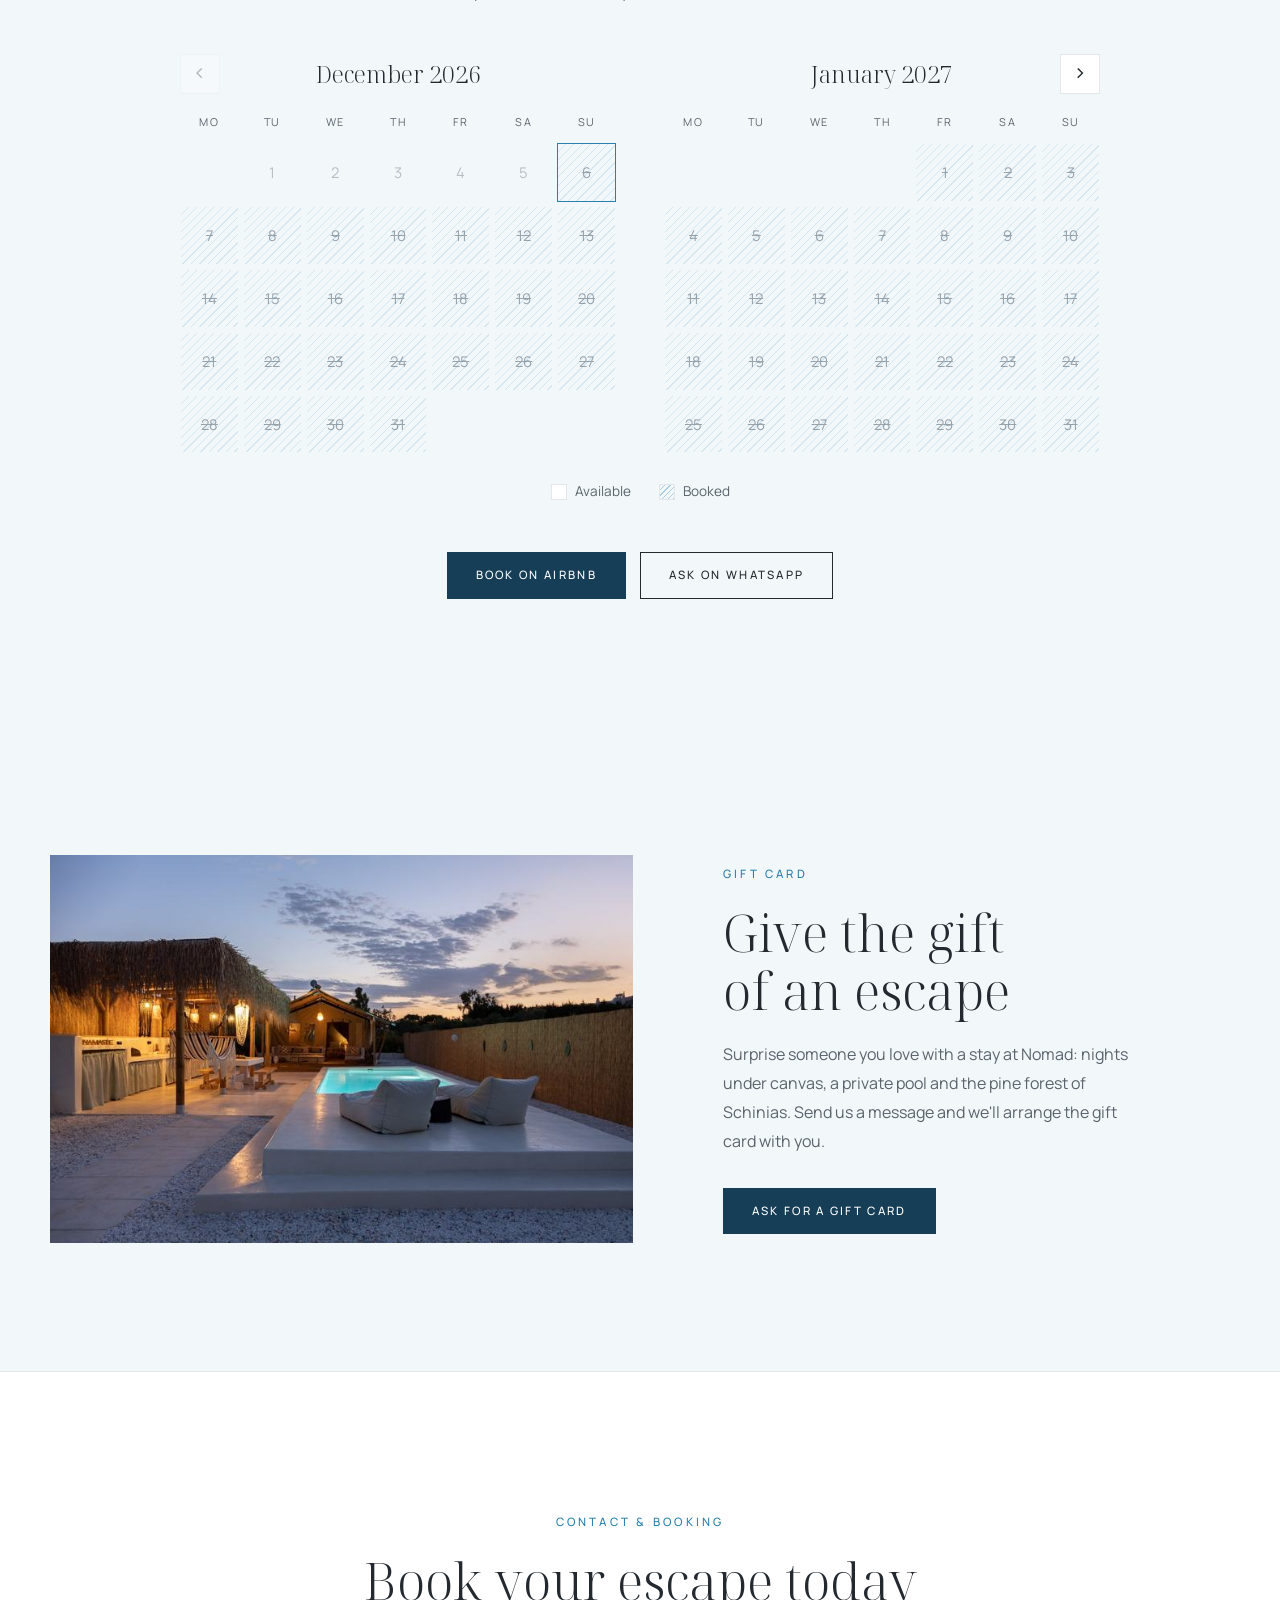
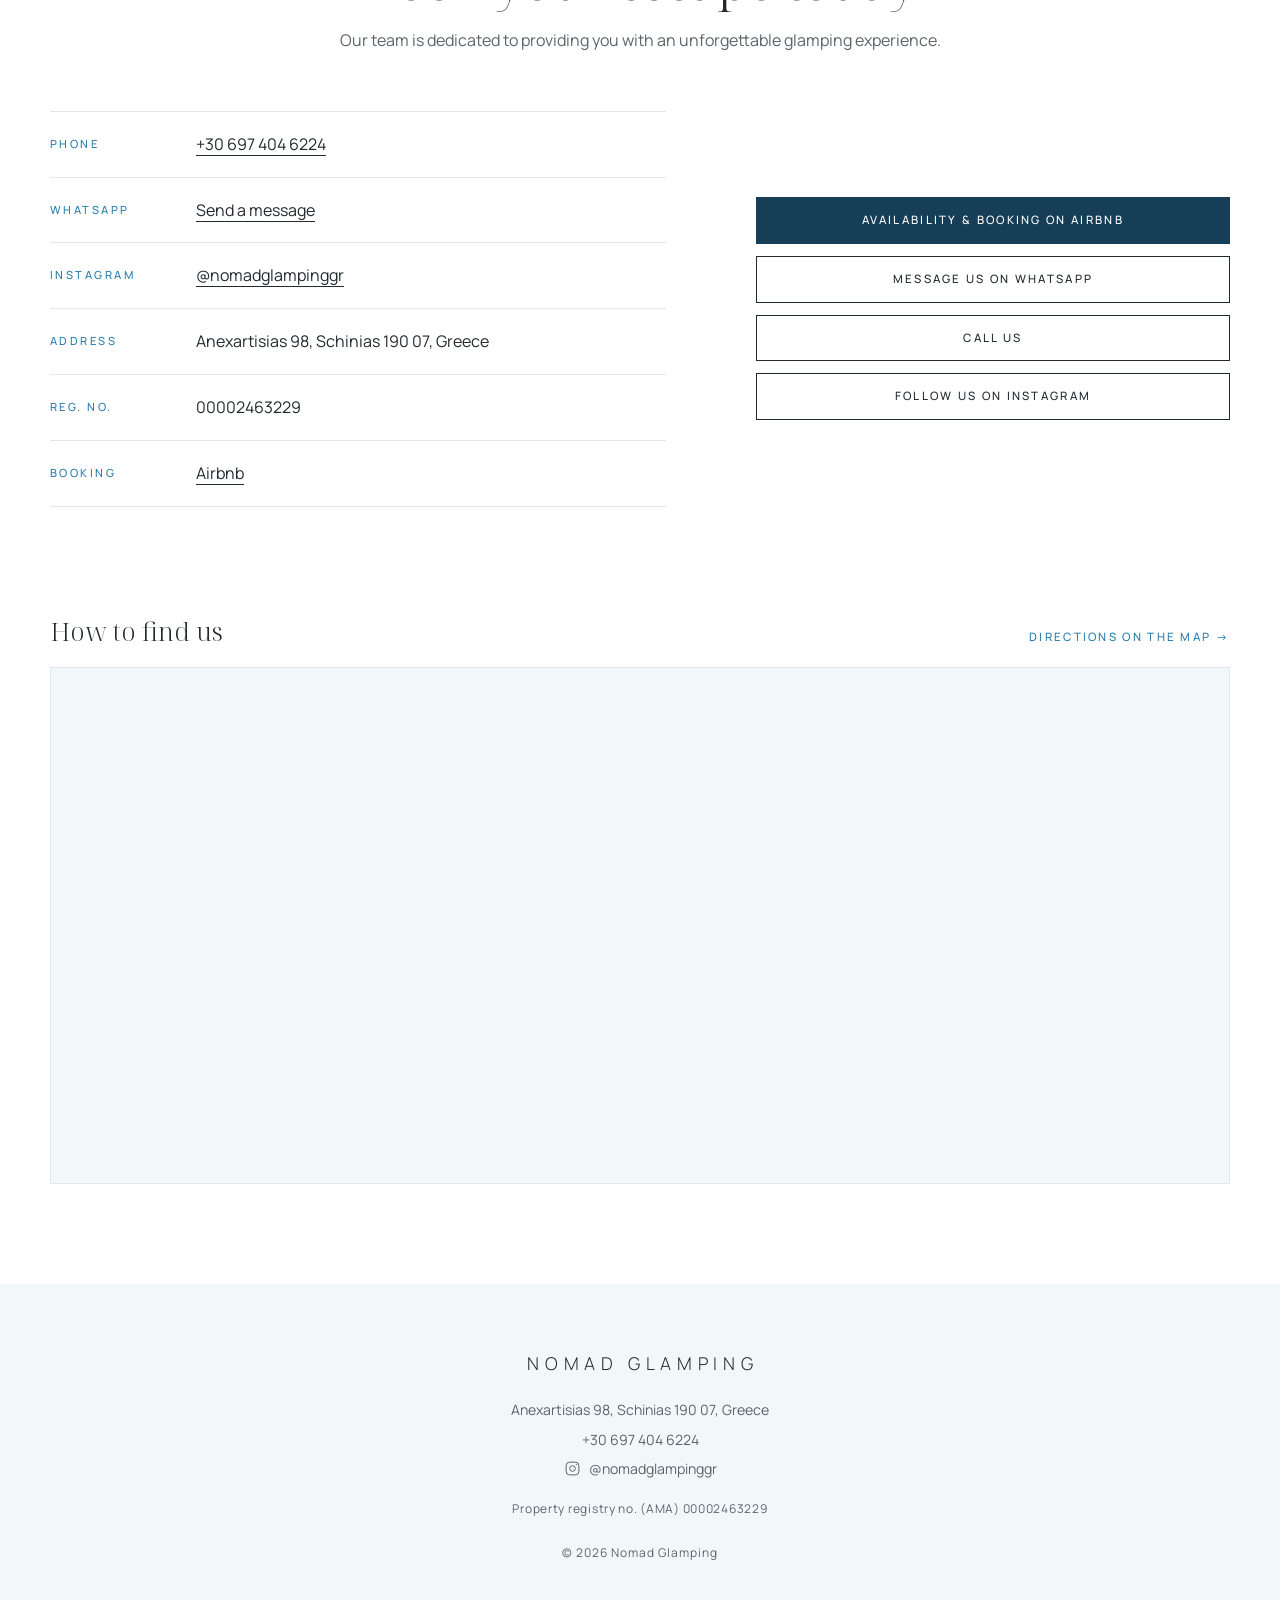
==== commit b9c87038: "Add a section for the Hut, the shaded day-bed corner by the pool New "The Hut" section on the home p" ====
--- a/index.html
+++ b/index.html
@@ -44,6 +44,7 @@
     <nav class="menu-links">
       <a href="#about" data-en="The place">Ο χώρος</a>
       <a href="#amenities" data-en="Amenities">Παροχές</a>
+      <a href="#hut" data-en="The Hut">Η Καλύβα</a>
       <a href="#gallery" data-en="Gallery">Φωτογραφίες</a>
       <a href="#location" data-en="Location">Τοποθεσία</a>
       <a href="around.html" data-en="Around Nomad">Γύρω από το Nomad</a>
@@ -75,7 +76,7 @@
     <section class="intro" id="about">
       <div class="wrap intro-head">
         <h2 data-en="Welcome to Nomad Glamping, where adventure meets luxury">Καλώς ήρθατε στο Nomad Glamping, εκεί όπου η περιπέτεια συναντά την πολυτέλεια</h2>
-        <p data-en="Nomad is a single tent on its own private grounds in Schinias. The pool, the outdoor kitchen, the bathroom and every corner of the place are yours alone, for up to six guests.">Το Nomad είναι μία και μοναδική σκηνή, σε έναν ιδιωτικό χώρο στον Σχοινιά. Η πισίνα, η υπαίθρια κουζίνα, το μπάνιο και κάθε γωνιά του χώρου είναι μόνο για εσάς, για έως έξι επισκέπτες.</p>
+        <p data-en="Nomad is a single tent on its own private grounds in Schinias. The pool, the Hut, the outdoor kitchen, the bathroom and every corner of the place are yours alone, for up to six guests.">Το Nomad είναι μία και μοναδική σκηνή, σε έναν ιδιωτικό χώρο στον Σχοινιά. Η πισίνα, η Καλύβα, η υπαίθρια κουζίνα, το μπάνιο και κάθε γωνιά του χώρου είναι μόνο για εσάς, για έως έξι επισκέπτες.</p>
       </div>
 
       <div class="duo">
@@ -170,6 +171,24 @@
       </div>
     </section>
 
+    <section class="hut" id="hut">
+      <div class="wrap hut-grid">
+        <div class="hut-copy">
+          <p class="kicker" data-en="The Hut">Η Καλύβα</p>
+          <h2 data-en="A shady corner to unwind">Μια γωνιά για ξεκούραση στη σκιά</h2>
+          <p data-en="At the lower end of the pool we've set up the Hut: a cool, shaded space with two day beds, where you can stretch out after a swim, read a book or simply rest through the hottest hours of the day.">Στην κάτω μεριά της πισίνας έχουμε στήσει την Καλύβα: έναν σκιερό, δροσερό χώρο με δύο day beds, για να ξαπλώσετε μετά το μπάνιο, να διαβάσετε ένα βιβλίο ή απλώς να ξεκουραστείτε τις πιο ζεστές ώρες της μέρας.</p>
+          <p data-en="In the evening, with the lights on, it becomes the most atmospheric corner of Nomad. And like everything else here, it is just for you.">Το βράδυ, με τα φωτάκια αναμμένα, γίνεται η πιο ατμοσφαιρική γωνιά του Nomad. Και όπως όλα εδώ, είναι μόνο για εσάς.</p>
+        </div>
+        <div class="hut-photos">
+          <a class="hut-shot hut-main" href="assets/photos/nomad-71.jpg"><img src="assets/thumbs/nomad-71.jpg" width="540" height="720" loading="lazy" alt="Η Καλύβα μέσα στη μέρα, με τα δύο day beds" data-alt-en="The Hut by day, with its two day beds"></a>
+          <a class="hut-shot" href="assets/photos/nomad-72.jpg"><img src="assets/thumbs/nomad-72.jpg" width="540" height="720" loading="lazy" alt="Day bed στη σκιά της Καλύβας" data-alt-en="A day bed in the shade of the Hut"></a>
+          <a class="hut-shot" href="assets/photos/nomad-75.jpg"><img src="assets/thumbs/nomad-75.jpg" width="540" height="720" loading="lazy" alt="Θέα από την Καλύβα προς τη φωτισμένη πισίνα" data-alt-en="View from the Hut to the lit pool"></a>
+          <a class="hut-shot" href="assets/photos/nomad-73.jpg"><img src="assets/thumbs/nomad-73.jpg" width="540" height="720" loading="lazy" alt="Η Καλύβα το βράδυ, με τα φωτιστικά αναμμένα" data-alt-en="The Hut at night, with the lights on"></a>
+          <a class="hut-shot" href="assets/photos/nomad-74.jpg"><img src="assets/thumbs/nomad-74.jpg" width="540" height="720" loading="lazy" alt="Η είσοδος της Καλύβας το βράδυ" data-alt-en="The entrance to the Hut at night"></a>
+        </div>
+      </div>
+    </section>
+
     <section class="band">
       <img src="assets/photos/nomad-54.jpg" width="1200" height="900" loading="lazy" alt="Ο Σχοινιάς από ψηλά" data-alt-en="Schinias from above">
       <div class="band-copy">
@@ -189,6 +208,9 @@
         <a href="assets/photos/nomad-02.jpg"><img src="assets/thumbs/nomad-02.jpg" width="720" height="540" loading="lazy" alt="Η πισίνα από ψηλά" data-alt-en="The pool from above"></a>
         <a href="assets/photos/nomad-07.jpg"><img src="assets/thumbs/nomad-07.jpg" width="720" height="480" loading="lazy" alt="Το εσωτερικό της σκηνής" data-alt-en="Inside the tent"></a>
         <a href="assets/photos/nomad-23.jpg"><img src="assets/thumbs/nomad-23.jpg" width="480" height="720" loading="lazy" alt="Η σκηνή και η πισίνα την ημέρα" data-alt-en="Tent and pool by day"></a>
+        <a href="assets/photos/nomad-73.jpg"><img src="assets/thumbs/nomad-73.jpg" width="540" height="720" loading="lazy" alt="Η Καλύβα το βράδυ, με τα φωτιστικά αναμμένα" data-alt-en="The Hut at night, with the lights on"></a>
+        <a href="assets/photos/nomad-71.jpg"><img src="assets/thumbs/nomad-71.jpg" width="540" height="720" loading="lazy" alt="Η Καλύβα μέσα στη μέρα, με τα δύο day beds" data-alt-en="The Hut by day, with its two day beds"></a>
+        <a href="assets/photos/nomad-75.jpg"><img src="assets/thumbs/nomad-75.jpg" width="540" height="720" loading="lazy" alt="Θέα από την Καλύβα προς τη φωτισμένη πισίνα" data-alt-en="View from the Hut to the lit pool"></a>
         <a href="assets/photos/nomad-04.jpg"><img src="assets/thumbs/nomad-04.jpg" width="720" height="480" loading="lazy" alt="Πισίνα και υπαίθρια κουζίνα το σούρουπο" data-alt-en="Pool and outdoor kitchen at dusk"></a>
         <a href="assets/photos/nomad-08.jpg"><img src="assets/thumbs/nomad-08.jpg" width="720" height="480" loading="lazy" alt="Τα κρεβάτια της σκηνής" data-alt-en="Beds inside the tent"></a>
         <a href="assets/photos/nomad-14.jpg"><img src="assets/thumbs/nomad-14.jpg" width="720" height="480" loading="lazy" alt="Αιώρα κάτω από την πέργκολα" data-alt-en="Hammock under the pergola"></a>
@@ -255,6 +277,8 @@
         <a href="assets/photos/nomad-68.jpg"><img src="assets/thumbs/nomad-68.jpg" width="540" height="720" loading="lazy" alt="Η είσοδος της σκηνής από μέσα" data-alt-en="The tent entrance from inside"></a>
         <a href="assets/photos/nomad-69.jpg"><img src="assets/thumbs/nomad-69.jpg" width="720" height="480" loading="lazy" alt="Ο νιπτήρας στο μπάνιο" data-alt-en="The bathroom sink"></a>
         <a href="assets/photos/nomad-70.jpg"><img src="assets/thumbs/nomad-70.jpg" width="540" height="720" loading="lazy" alt="Η πόρτα του μπάνιου" data-alt-en="The bathroom door"></a>
+        <a href="assets/photos/nomad-72.jpg"><img src="assets/thumbs/nomad-72.jpg" width="540" height="720" loading="lazy" alt="Day bed στη σκιά της Καλύβας" data-alt-en="A day bed in the shade of the Hut"></a>
+        <a href="assets/photos/nomad-74.jpg"><img src="assets/thumbs/nomad-74.jpg" width="540" height="720" loading="lazy" alt="Η είσοδος της Καλύβας το βράδυ" data-alt-en="The entrance to the Hut at night"></a>
       </div>
       <div class="center-actions">
         <button class="btn btn-line" id="moreBtn" type="button">Όλες οι φωτογραφίες</button>
--- a/css/style.css
+++ b/css/style.css
@@ -152,6 +152,24 @@
 .room ul { list-style: none; margin: 22px 0 0; padding: 0; text-align: center; font-size: .920rem; }
 .room li { padding: 7px 0; }
 .room li + li { border-top: 1px solid var(--line); }
+
+/* The Hut */
+.hut { padding: clamp(80px, 11vw, 140px) 0; }
+.hut-grid { display: grid; grid-template-columns: 1fr 1.600fr; gap: clamp(32px, 6vw, 90px); align-items: center; }
+.hut-copy h2 { margin-bottom: 22px; }
+.hut-copy p:not(.kicker) { max-width: 40ch; }
+.hut-photos { display: grid; grid-template-columns: 1.300fr 1fr 1fr; grid-template-rows: 1fr 1fr; gap: 10px; }
+.hut-shot { display: block; overflow: hidden; background: var(--tint); }
+.hut-shot img { width: 100%; height: 100%; object-fit: cover; aspect-ratio: 3 / 4; transition: transform .8s ease; }
+.hut-shot:hover img { transform: scale(1.04); }
+.hut-main { grid-row: 1 / 3; }
+.hut-main img { aspect-ratio: auto; }
+@media (max-width: 960px) {
+  .hut-grid { grid-template-columns: 1fr; }
+  .hut-photos { grid-template-columns: 1fr 1fr; grid-template-rows: none; }
+  .hut-main { grid-row: auto; grid-column: 1 / -1; }
+  .hut-main img { aspect-ratio: 4 / 5; }
+}
 
 /* Full-bleed band */
 .band { position: relative; min-height: 78vh; display: grid; place-items: center; overflow: hidden; text-align: center; }
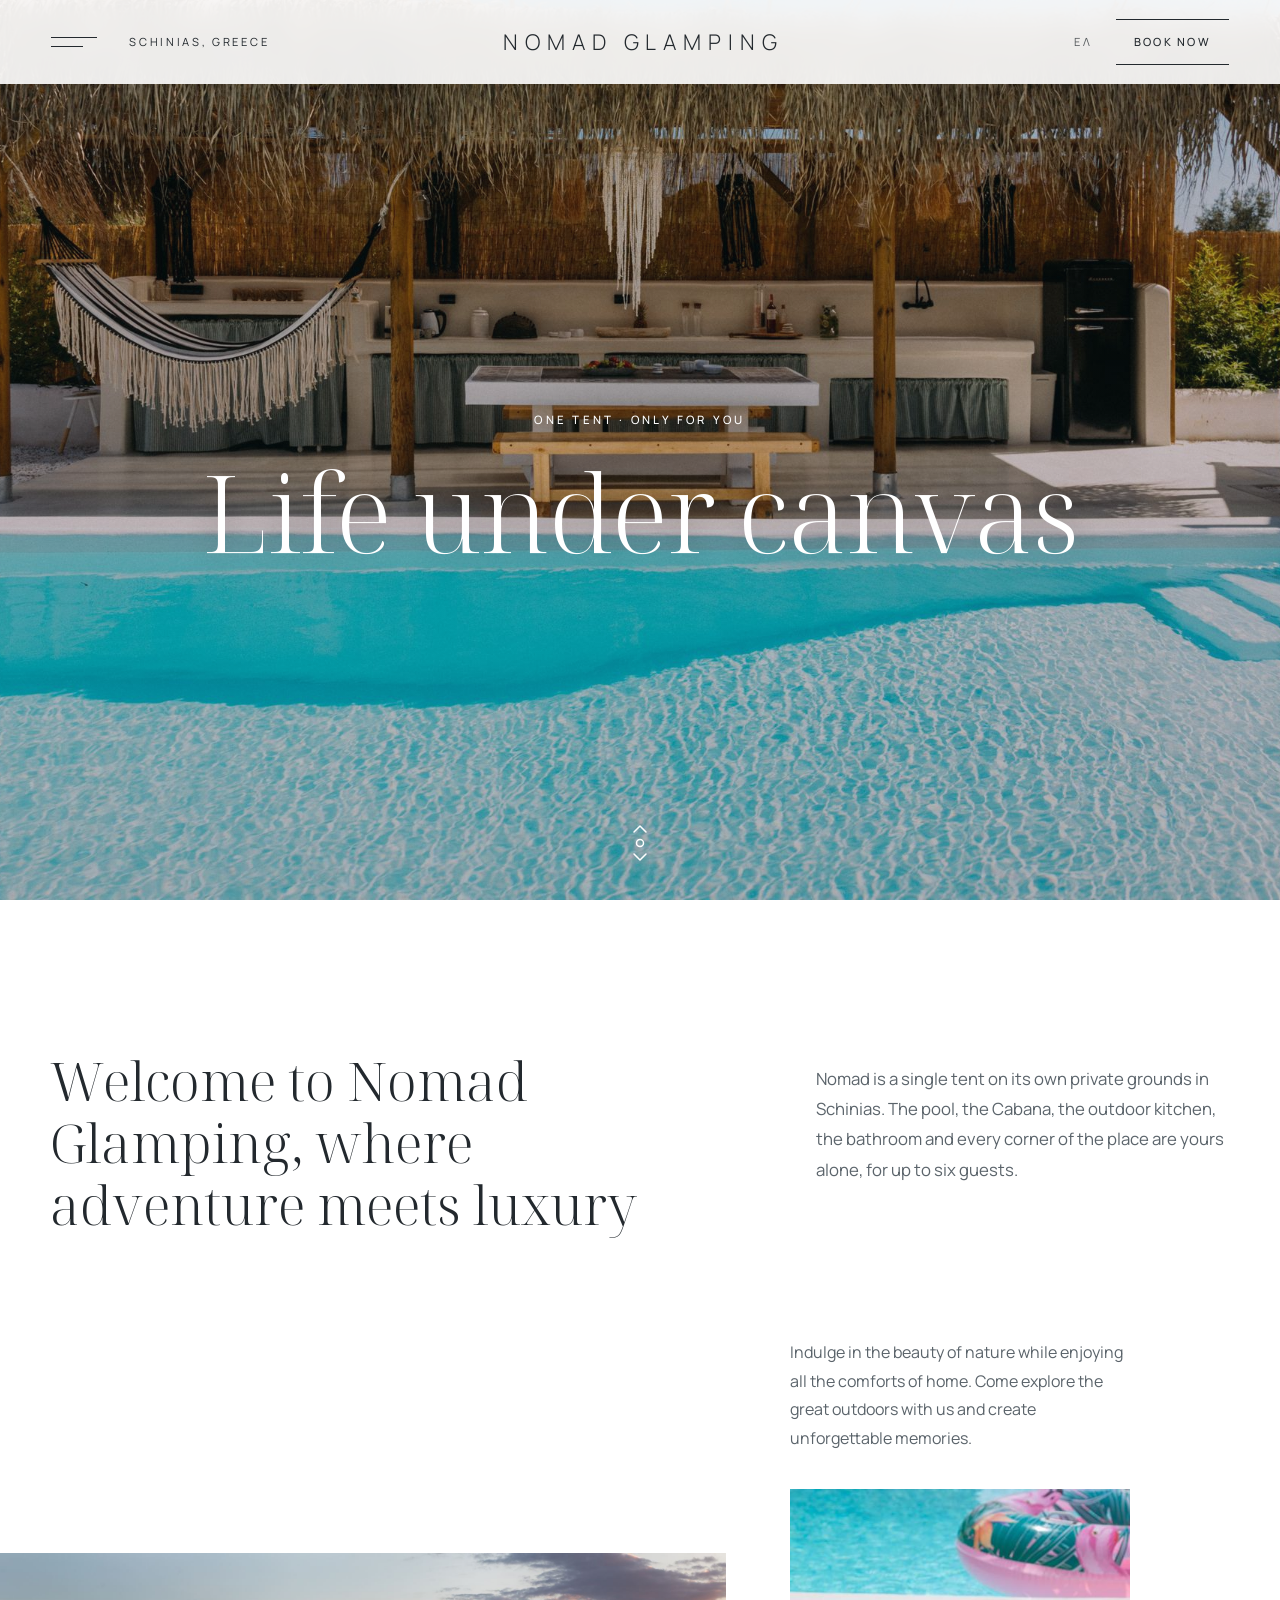
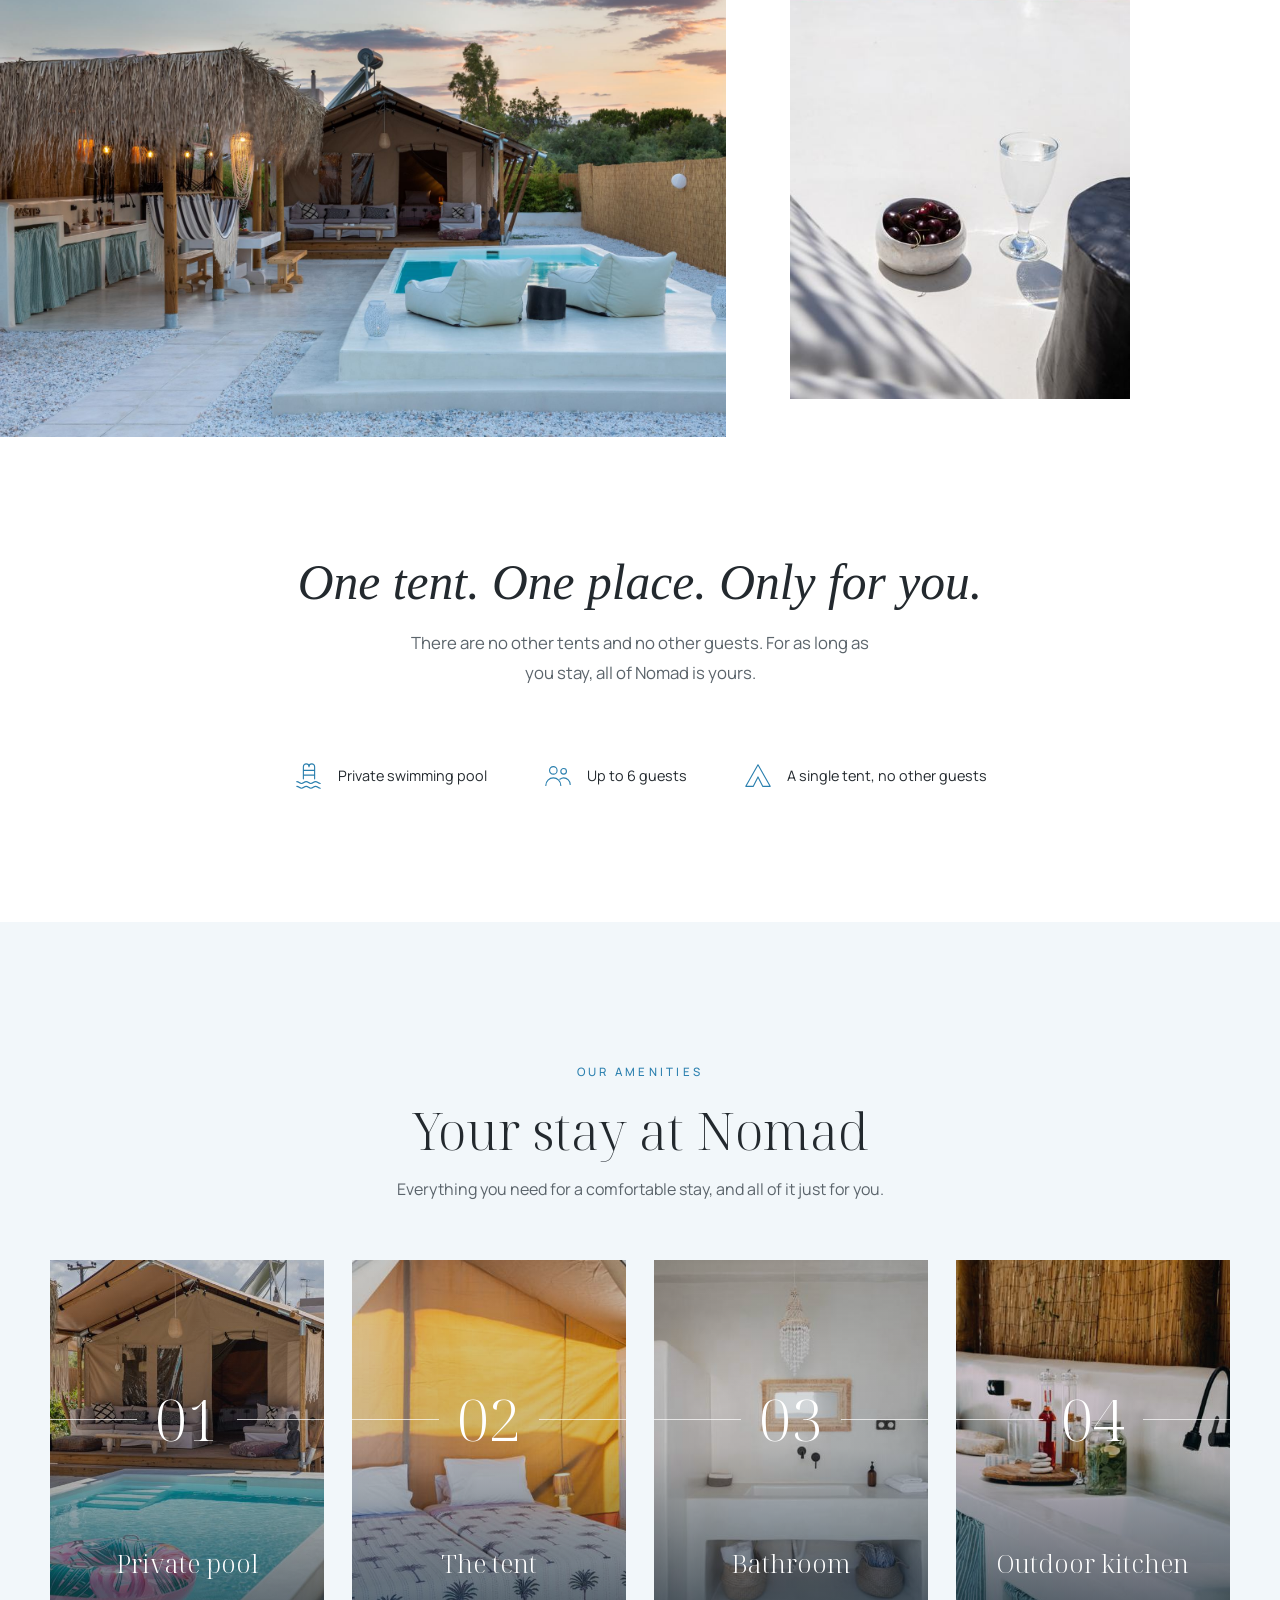
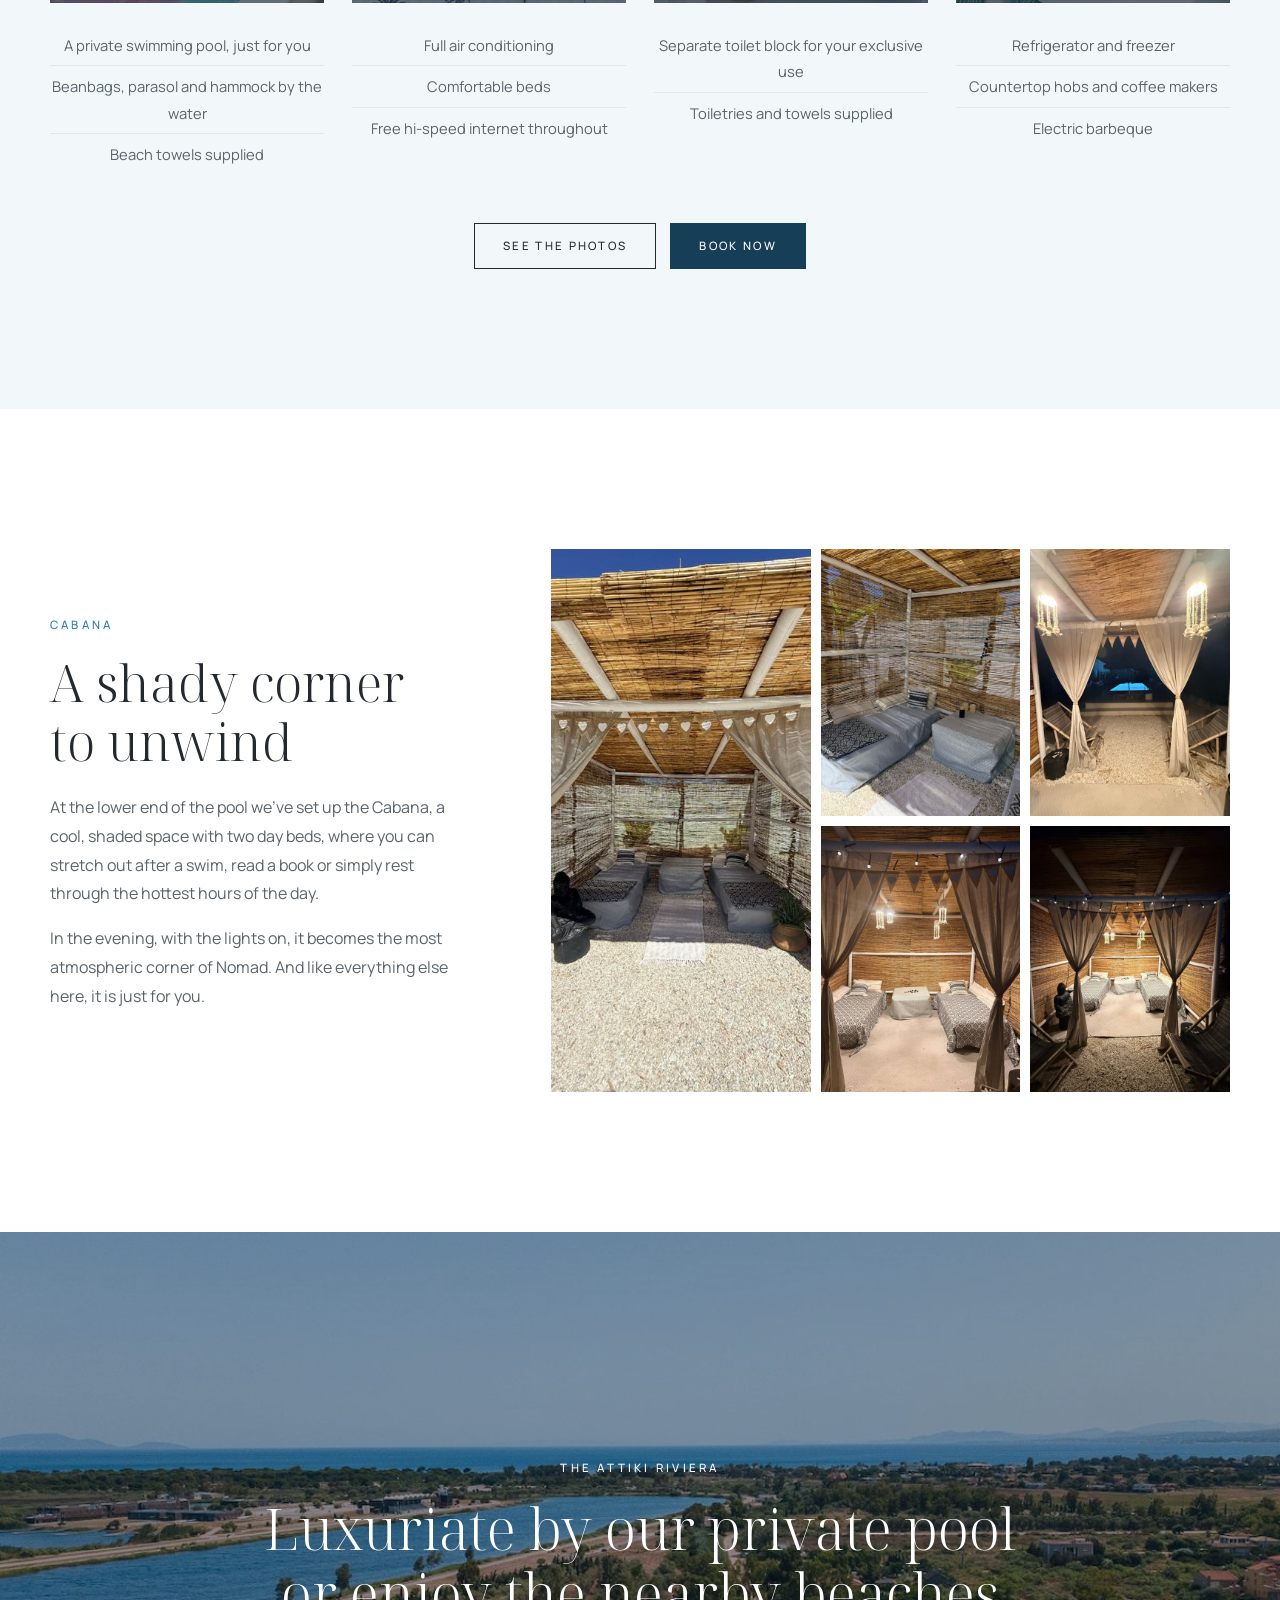
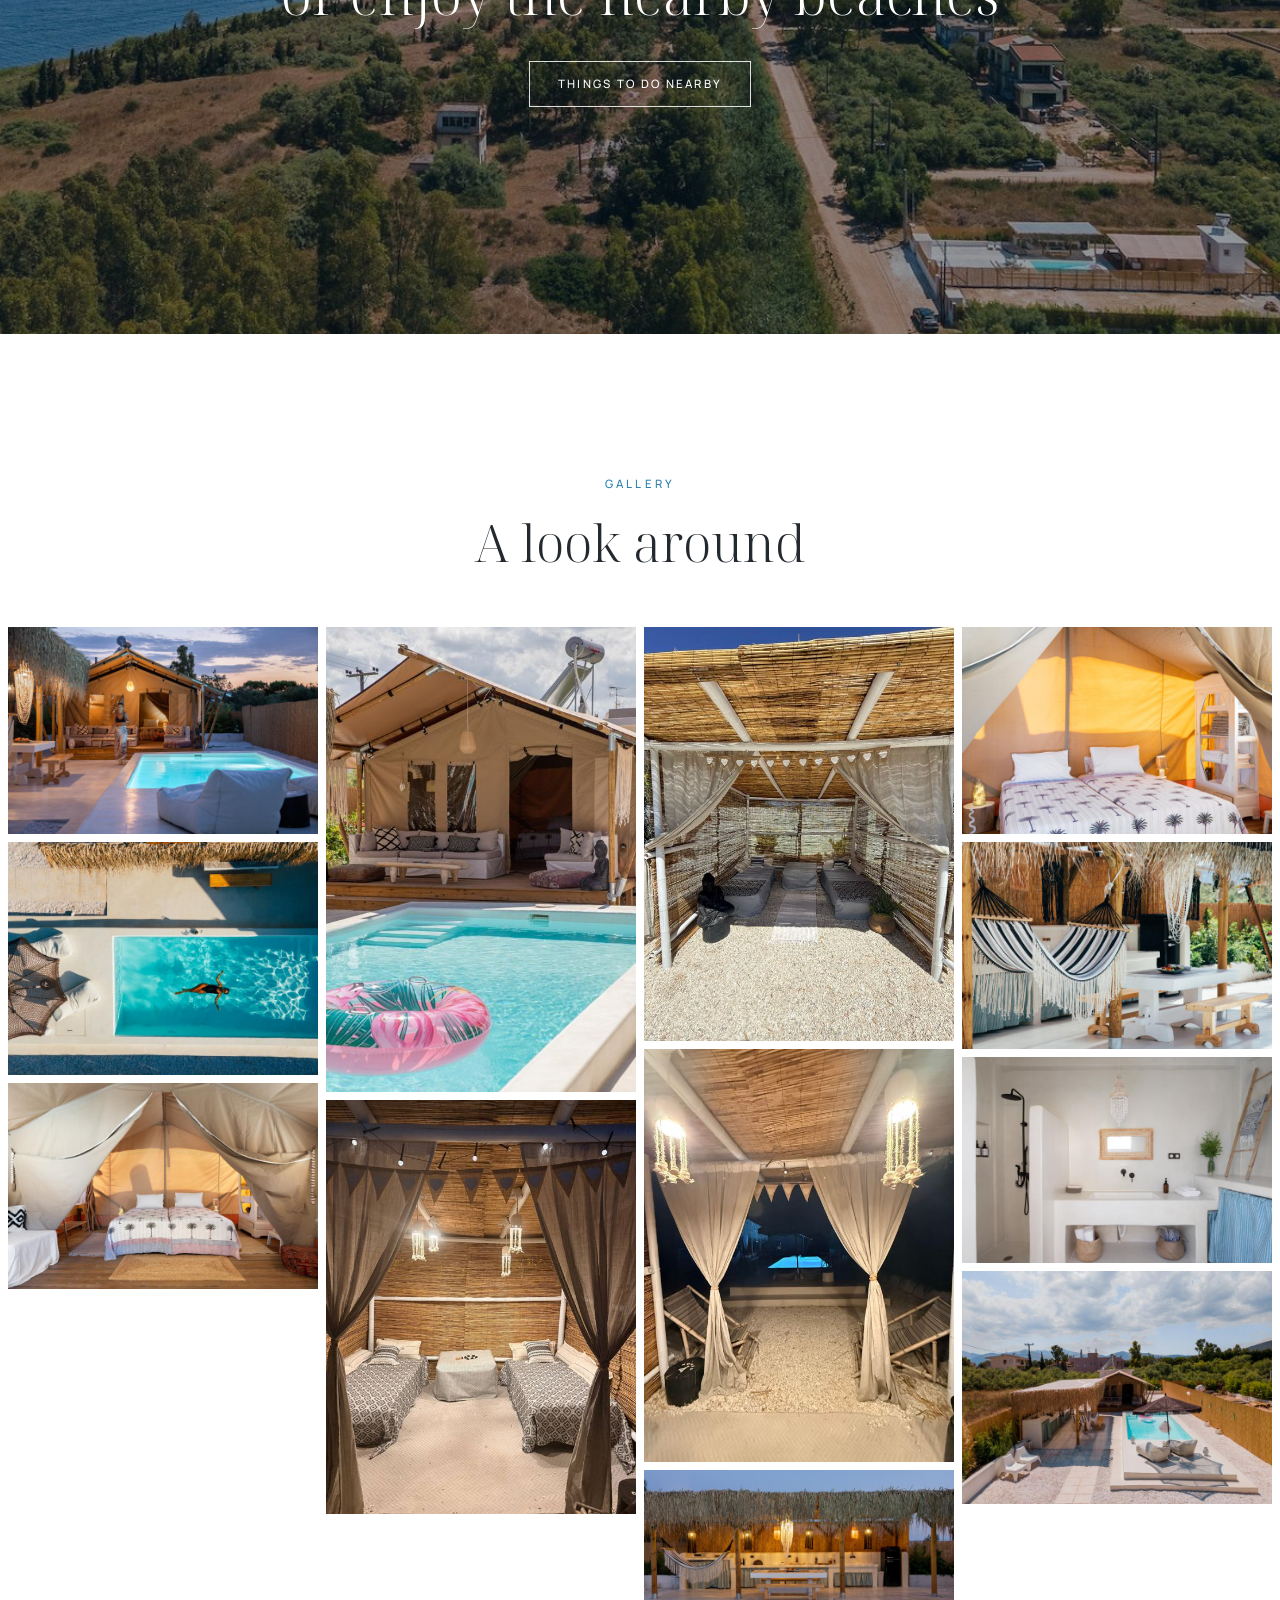
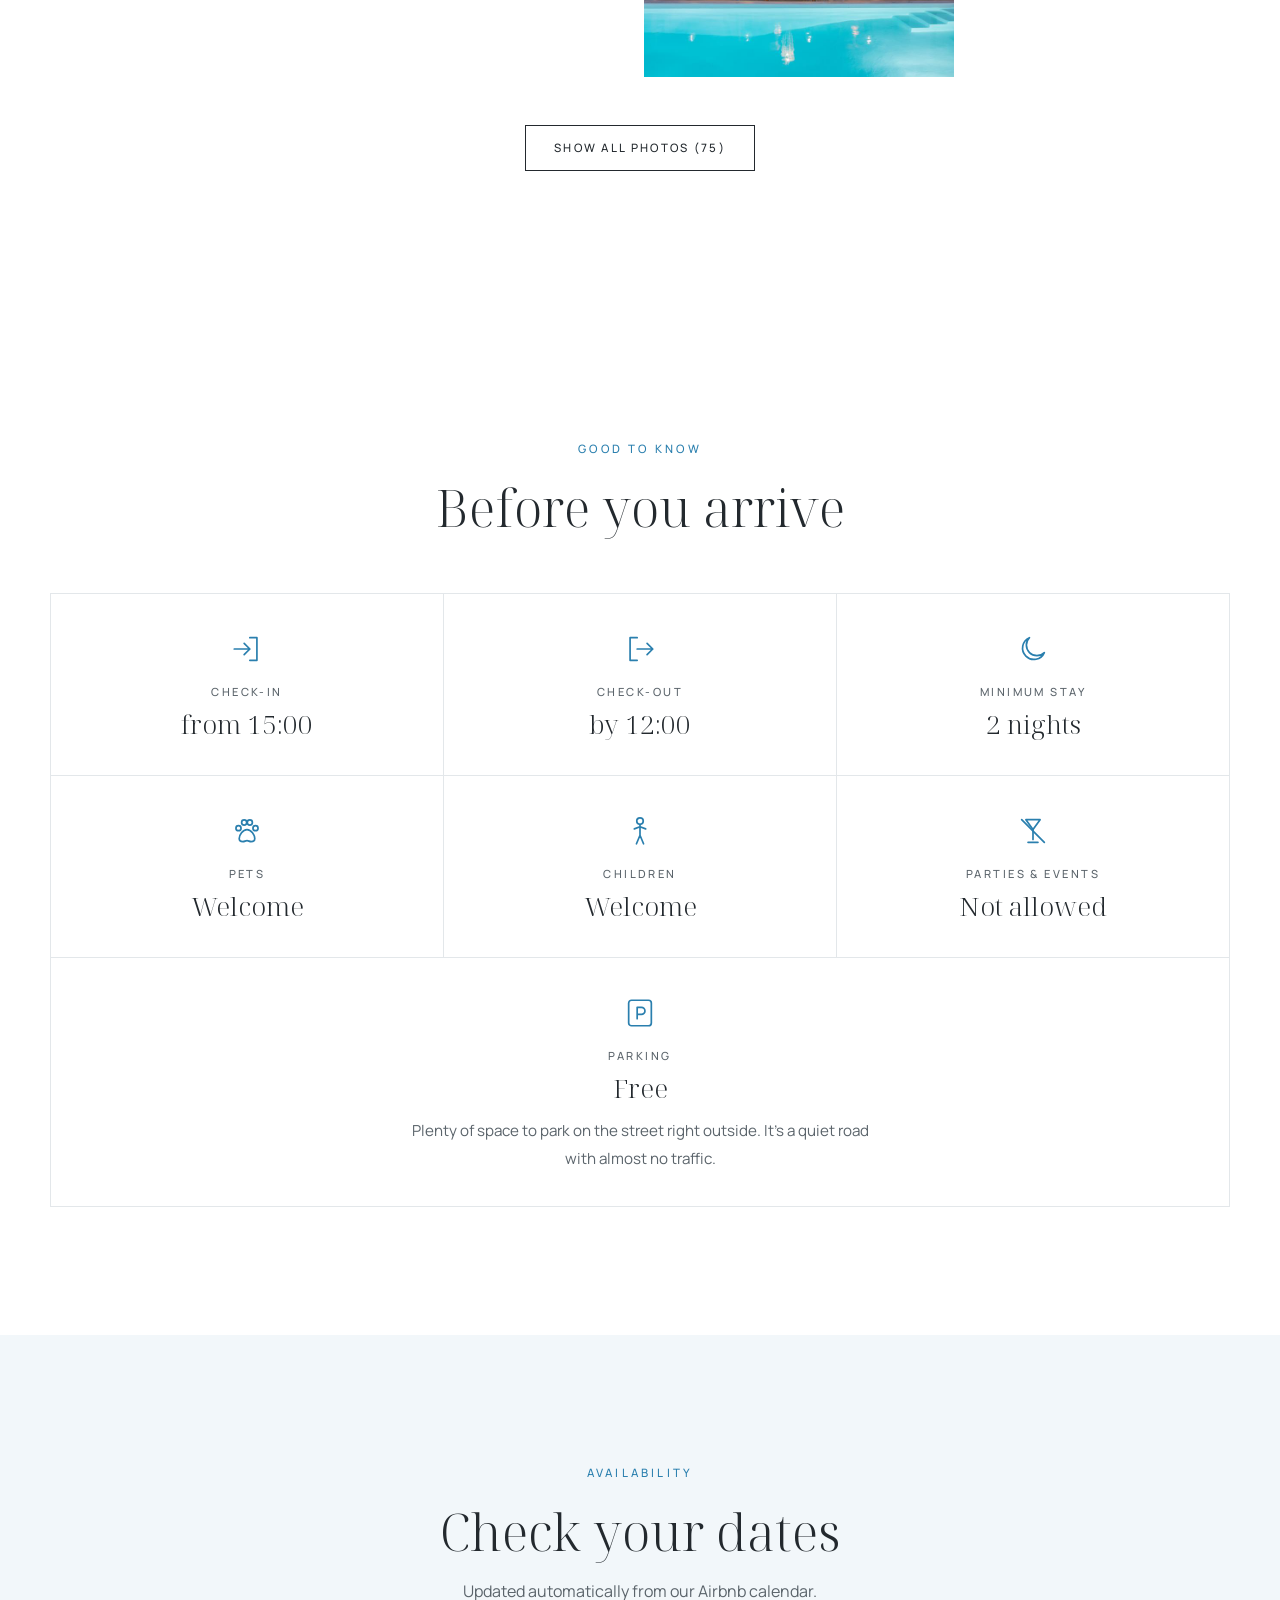
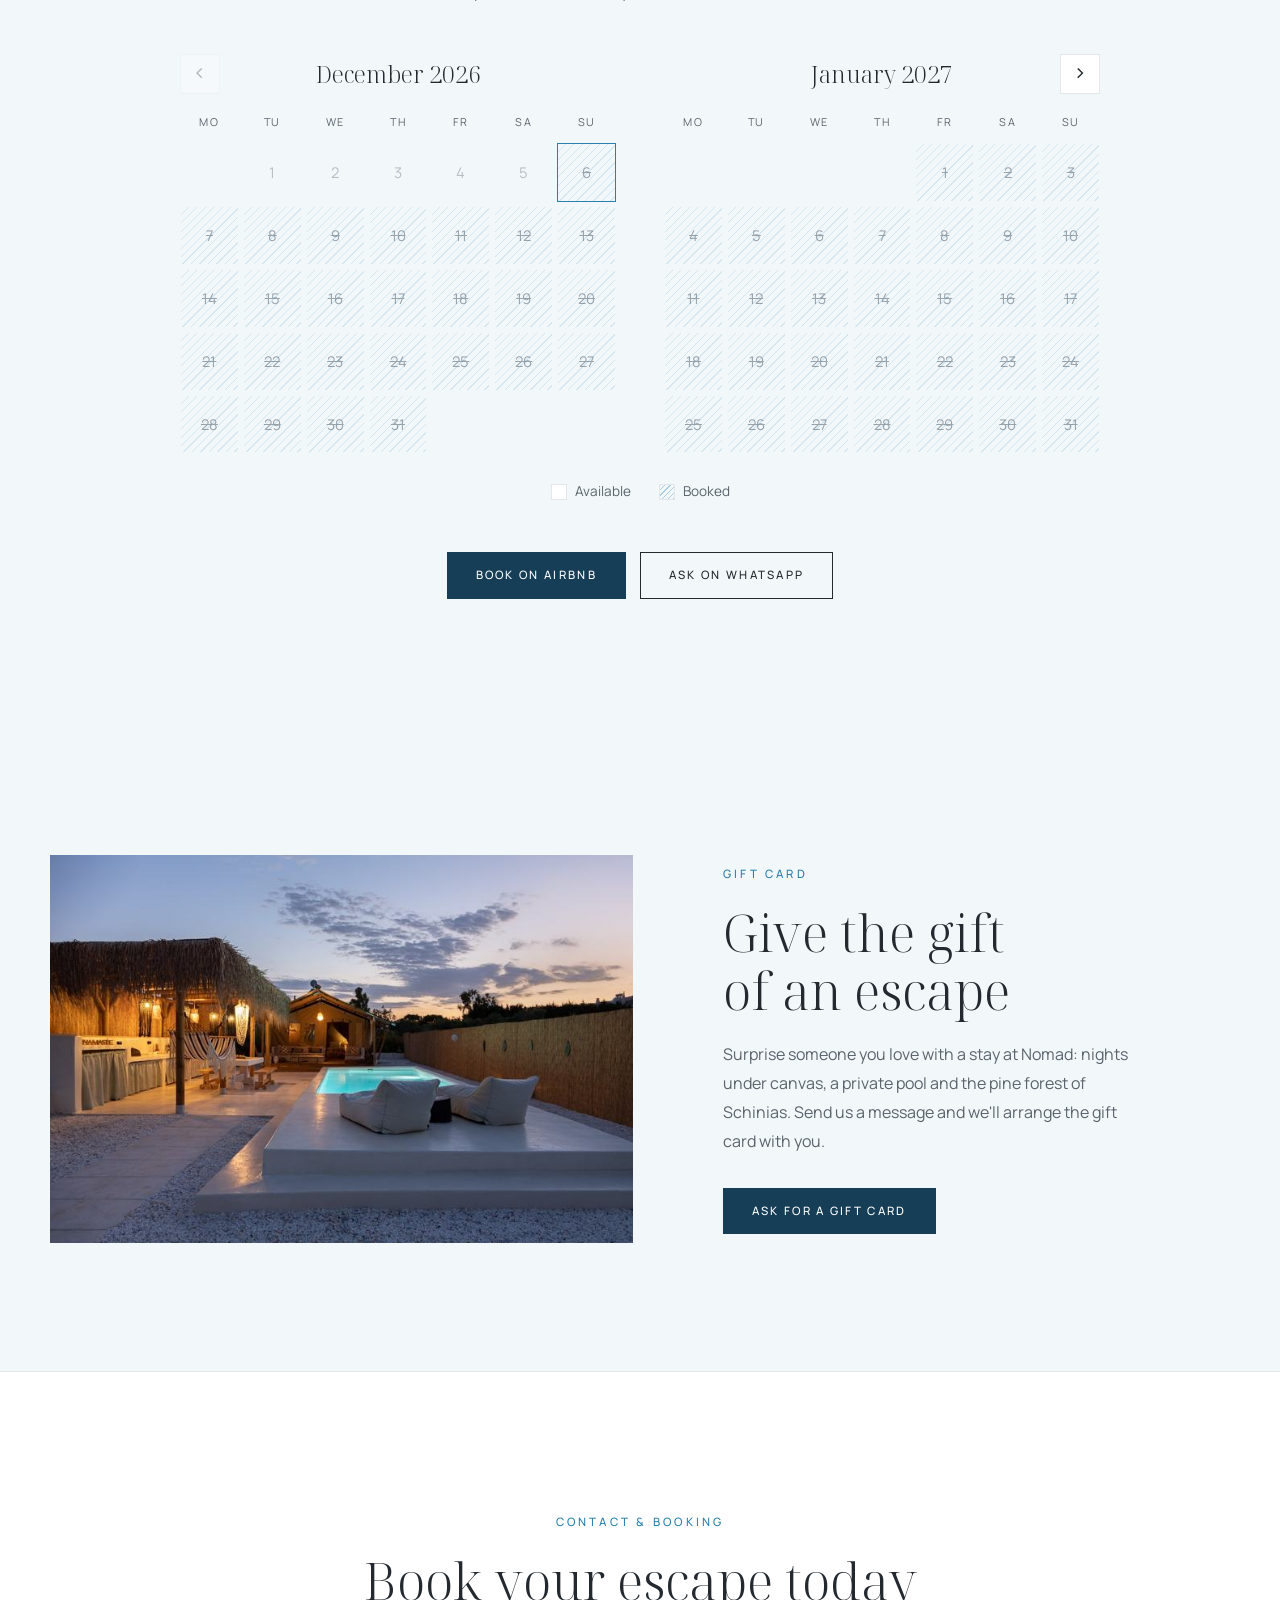
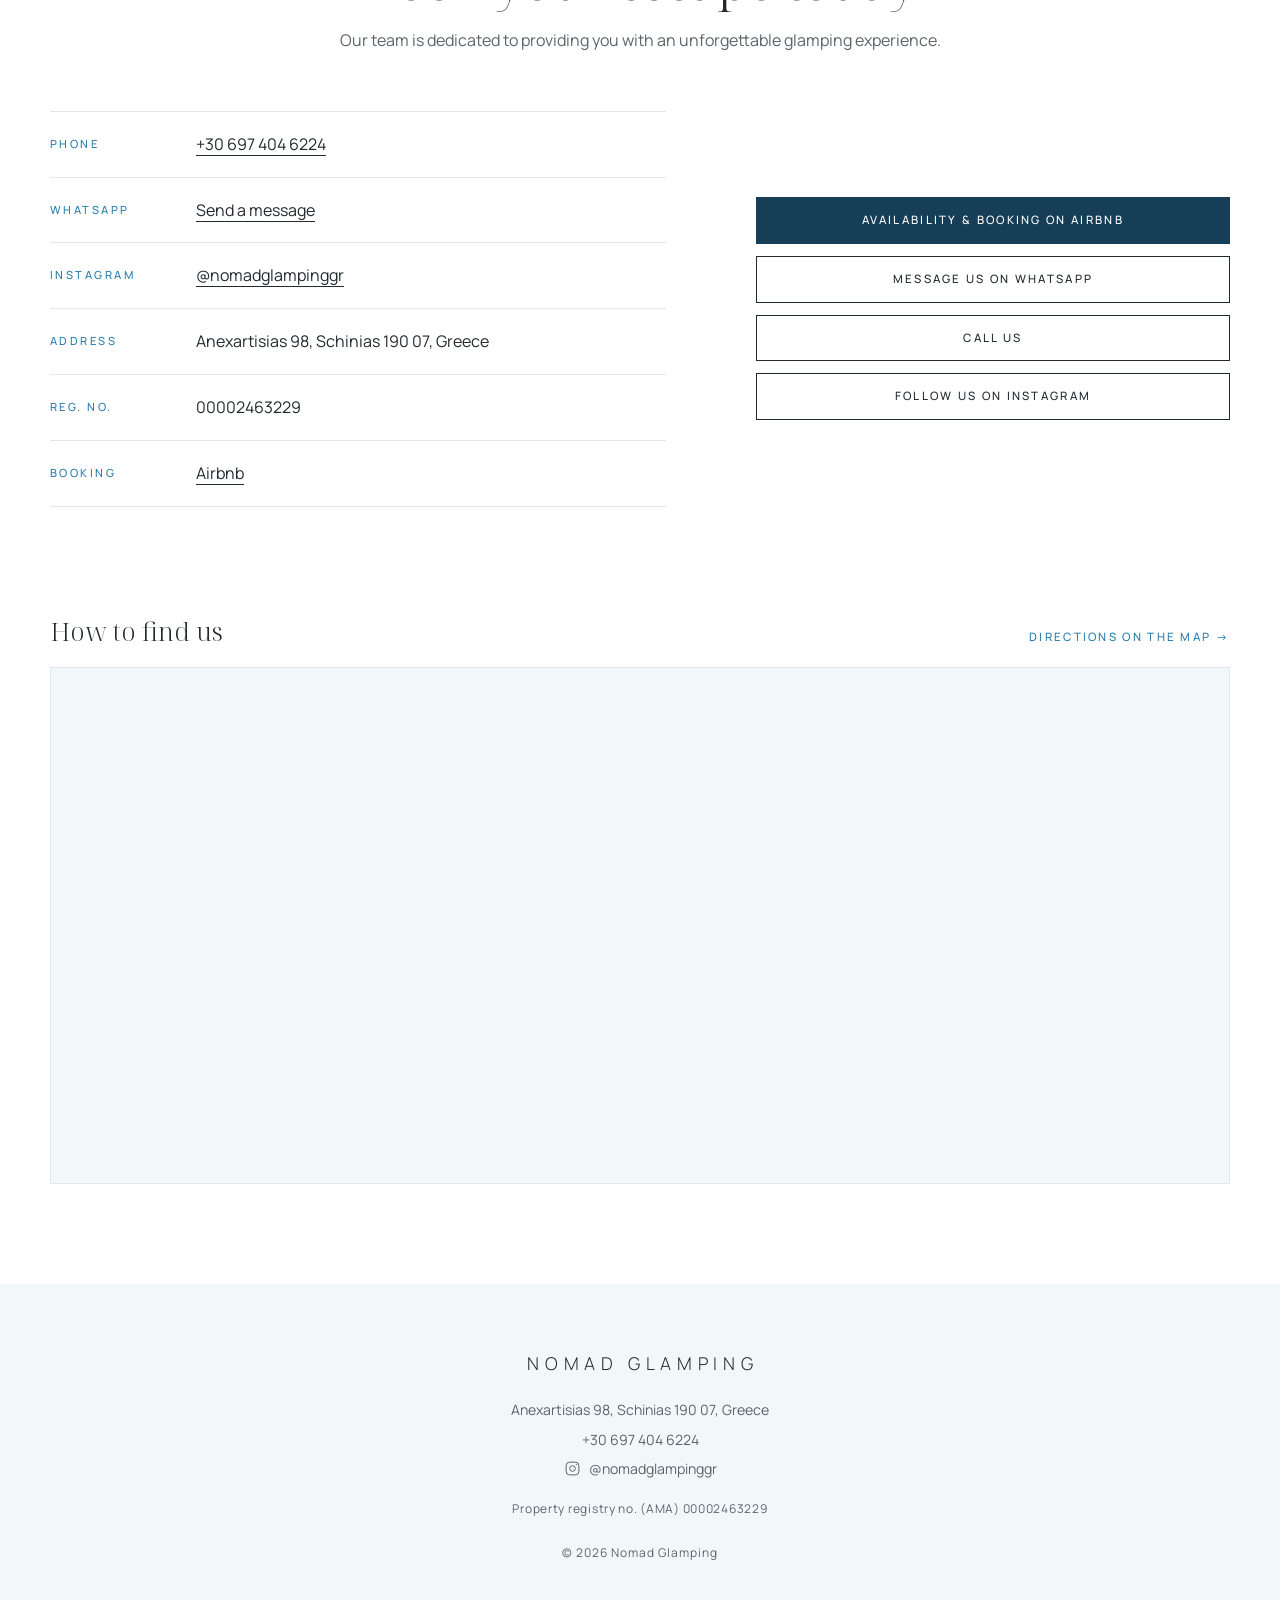
==== commit a1988298: "Rename the Hut to Cabana Co-Authored-By: Claude Opus 5.5 <noreply@anthropic.com> Claude-Session: htt" ====
--- a/index.html
+++ b/index.html
@@ -44,7 +44,7 @@
     <nav class="menu-links">
       <a href="#about" data-en="The place">Ο χώρος</a>
       <a href="#amenities" data-en="Amenities">Παροχές</a>
-      <a href="#hut" data-en="The Hut">Η Καλύβα</a>
+      <a href="#hut" data-en="Cabana">Cabana</a>
       <a href="#gallery" data-en="Gallery">Φωτογραφίες</a>
       <a href="#location" data-en="Location">Τοποθεσία</a>
       <a href="around.html" data-en="Around Nomad">Γύρω από το Nomad</a>
@@ -76,7 +76,7 @@
     <section class="intro" id="about">
       <div class="wrap intro-head">
         <h2 data-en="Welcome to Nomad Glamping, where adventure meets luxury">Καλώς ήρθατε στο Nomad Glamping, εκεί όπου η περιπέτεια συναντά την πολυτέλεια</h2>
-        <p data-en="Nomad is a single tent on its own private grounds in Schinias. The pool, the Hut, the outdoor kitchen, the bathroom and every corner of the place are yours alone, for up to six guests.">Το Nomad είναι μία και μοναδική σκηνή, σε έναν ιδιωτικό χώρο στον Σχοινιά. Η πισίνα, η Καλύβα, η υπαίθρια κουζίνα, το μπάνιο και κάθε γωνιά του χώρου είναι μόνο για εσάς, για έως έξι επισκέπτες.</p>
+        <p data-en="Nomad is a single tent on its own private grounds in Schinias. The pool, the Cabana, the outdoor kitchen, the bathroom and every corner of the place are yours alone, for up to six guests.">Το Nomad είναι μία και μοναδική σκηνή, σε έναν ιδιωτικό χώρο στον Σχοινιά. Η πισίνα, το Cabana, η υπαίθρια κουζίνα, το μπάνιο και κάθε γωνιά του χώρου είναι μόνο για εσάς, για έως έξι επισκέπτες.</p>
       </div>
 
       <div class="duo">
@@ -174,17 +174,17 @@
     <section class="hut" id="hut">
       <div class="wrap hut-grid">
         <div class="hut-copy">
-          <p class="kicker" data-en="The Hut">Η Καλύβα</p>
+          <p class="kicker" data-en="Cabana">Cabana</p>
           <h2 data-en="A shady corner to unwind">Μια γωνιά για ξεκούραση στη σκιά</h2>
-          <p data-en="At the lower end of the pool we've set up the Hut: a cool, shaded space with two day beds, where you can stretch out after a swim, read a book or simply rest through the hottest hours of the day.">Στην κάτω μεριά της πισίνας έχουμε στήσει την Καλύβα: έναν σκιερό, δροσερό χώρο με δύο day beds, για να ξαπλώσετε μετά το μπάνιο, να διαβάσετε ένα βιβλίο ή απλώς να ξεκουραστείτε τις πιο ζεστές ώρες της μέρας.</p>
+          <p data-en="At the lower end of the pool we've set up the Cabana, a cool, shaded space with two day beds, where you can stretch out after a swim, read a book or simply rest through the hottest hours of the day.">Στην κάτω μεριά της πισίνας έχουμε στήσει το Cabana, έναν σκιερό, δροσερό χώρο με δύο day beds, για να ξαπλώσετε μετά το μπάνιο, να διαβάσετε ένα βιβλίο ή απλώς να ξεκουραστείτε τις πιο ζεστές ώρες της μέρας.</p>
           <p data-en="In the evening, with the lights on, it becomes the most atmospheric corner of Nomad. And like everything else here, it is just for you.">Το βράδυ, με τα φωτάκια αναμμένα, γίνεται η πιο ατμοσφαιρική γωνιά του Nomad. Και όπως όλα εδώ, είναι μόνο για εσάς.</p>
         </div>
         <div class="hut-photos">
-          <a class="hut-shot hut-main" href="assets/photos/nomad-71.jpg"><img src="assets/thumbs/nomad-71.jpg" width="540" height="720" loading="lazy" alt="Η Καλύβα μέσα στη μέρα, με τα δύο day beds" data-alt-en="The Hut by day, with its two day beds"></a>
-          <a class="hut-shot" href="assets/photos/nomad-72.jpg"><img src="assets/thumbs/nomad-72.jpg" width="540" height="720" loading="lazy" alt="Day bed στη σκιά της Καλύβας" data-alt-en="A day bed in the shade of the Hut"></a>
-          <a class="hut-shot" href="assets/photos/nomad-75.jpg"><img src="assets/thumbs/nomad-75.jpg" width="540" height="720" loading="lazy" alt="Θέα από την Καλύβα προς τη φωτισμένη πισίνα" data-alt-en="View from the Hut to the lit pool"></a>
-          <a class="hut-shot" href="assets/photos/nomad-73.jpg"><img src="assets/thumbs/nomad-73.jpg" width="540" height="720" loading="lazy" alt="Η Καλύβα το βράδυ, με τα φωτιστικά αναμμένα" data-alt-en="The Hut at night, with the lights on"></a>
-          <a class="hut-shot" href="assets/photos/nomad-74.jpg"><img src="assets/thumbs/nomad-74.jpg" width="540" height="720" loading="lazy" alt="Η είσοδος της Καλύβας το βράδυ" data-alt-en="The entrance to the Hut at night"></a>
+          <a class="hut-shot hut-main" href="assets/photos/nomad-71.jpg"><img src="assets/thumbs/nomad-71.jpg" width="540" height="720" loading="lazy" alt="Το Cabana μέσα στη μέρα, με τα δύο day beds" data-alt-en="The Cabana by day, with its two day beds"></a>
+          <a class="hut-shot" href="assets/photos/nomad-72.jpg"><img src="assets/thumbs/nomad-72.jpg" width="540" height="720" loading="lazy" alt="Day bed στη σκιά του Cabana" data-alt-en="A day bed in the shade of the Cabana"></a>
+          <a class="hut-shot" href="assets/photos/nomad-75.jpg"><img src="assets/thumbs/nomad-75.jpg" width="540" height="720" loading="lazy" alt="Θέα από το Cabana προς τη φωτισμένη πισίνα" data-alt-en="View from the Cabana to the lit pool"></a>
+          <a class="hut-shot" href="assets/photos/nomad-73.jpg"><img src="assets/thumbs/nomad-73.jpg" width="540" height="720" loading="lazy" alt="Το Cabana το βράδυ, με τα φωτιστικά αναμμένα" data-alt-en="The Cabana at night, with the lights on"></a>
+          <a class="hut-shot" href="assets/photos/nomad-74.jpg"><img src="assets/thumbs/nomad-74.jpg" width="540" height="720" loading="lazy" alt="Η είσοδος του Cabana το βράδυ" data-alt-en="The entrance to the Cabana at night"></a>
         </div>
       </div>
     </section>
@@ -208,9 +208,9 @@
         <a href="assets/photos/nomad-02.jpg"><img src="assets/thumbs/nomad-02.jpg" width="720" height="540" loading="lazy" alt="Η πισίνα από ψηλά" data-alt-en="The pool from above"></a>
         <a href="assets/photos/nomad-07.jpg"><img src="assets/thumbs/nomad-07.jpg" width="720" height="480" loading="lazy" alt="Το εσωτερικό της σκηνής" data-alt-en="Inside the tent"></a>
         <a href="assets/photos/nomad-23.jpg"><img src="assets/thumbs/nomad-23.jpg" width="480" height="720" loading="lazy" alt="Η σκηνή και η πισίνα την ημέρα" data-alt-en="Tent and pool by day"></a>
-        <a href="assets/photos/nomad-73.jpg"><img src="assets/thumbs/nomad-73.jpg" width="540" height="720" loading="lazy" alt="Η Καλύβα το βράδυ, με τα φωτιστικά αναμμένα" data-alt-en="The Hut at night, with the lights on"></a>
-        <a href="assets/photos/nomad-71.jpg"><img src="assets/thumbs/nomad-71.jpg" width="540" height="720" loading="lazy" alt="Η Καλύβα μέσα στη μέρα, με τα δύο day beds" data-alt-en="The Hut by day, with its two day beds"></a>
-        <a href="assets/photos/nomad-75.jpg"><img src="assets/thumbs/nomad-75.jpg" width="540" height="720" loading="lazy" alt="Θέα από την Καλύβα προς τη φωτισμένη πισίνα" data-alt-en="View from the Hut to the lit pool"></a>
+        <a href="assets/photos/nomad-73.jpg"><img src="assets/thumbs/nomad-73.jpg" width="540" height="720" loading="lazy" alt="Το Cabana το βράδυ, με τα φωτιστικά αναμμένα" data-alt-en="The Cabana at night, with the lights on"></a>
+        <a href="assets/photos/nomad-71.jpg"><img src="assets/thumbs/nomad-71.jpg" width="540" height="720" loading="lazy" alt="Το Cabana μέσα στη μέρα, με τα δύο day beds" data-alt-en="The Cabana by day, with its two day beds"></a>
+        <a href="assets/photos/nomad-75.jpg"><img src="assets/thumbs/nomad-75.jpg" width="540" height="720" loading="lazy" alt="Θέα από το Cabana προς τη φωτισμένη πισίνα" data-alt-en="View from the Cabana to the lit pool"></a>
         <a href="assets/photos/nomad-04.jpg"><img src="assets/thumbs/nomad-04.jpg" width="720" height="480" loading="lazy" alt="Πισίνα και υπαίθρια κουζίνα το σούρουπο" data-alt-en="Pool and outdoor kitchen at dusk"></a>
         <a href="assets/photos/nomad-08.jpg"><img src="assets/thumbs/nomad-08.jpg" width="720" height="480" loading="lazy" alt="Τα κρεβάτια της σκηνής" data-alt-en="Beds inside the tent"></a>
         <a href="assets/photos/nomad-14.jpg"><img src="assets/thumbs/nomad-14.jpg" width="720" height="480" loading="lazy" alt="Αιώρα κάτω από την πέργκολα" data-alt-en="Hammock under the pergola"></a>
@@ -277,8 +277,8 @@
         <a href="assets/photos/nomad-68.jpg"><img src="assets/thumbs/nomad-68.jpg" width="540" height="720" loading="lazy" alt="Η είσοδος της σκηνής από μέσα" data-alt-en="The tent entrance from inside"></a>
         <a href="assets/photos/nomad-69.jpg"><img src="assets/thumbs/nomad-69.jpg" width="720" height="480" loading="lazy" alt="Ο νιπτήρας στο μπάνιο" data-alt-en="The bathroom sink"></a>
         <a href="assets/photos/nomad-70.jpg"><img src="assets/thumbs/nomad-70.jpg" width="540" height="720" loading="lazy" alt="Η πόρτα του μπάνιου" data-alt-en="The bathroom door"></a>
-        <a href="assets/photos/nomad-72.jpg"><img src="assets/thumbs/nomad-72.jpg" width="540" height="720" loading="lazy" alt="Day bed στη σκιά της Καλύβας" data-alt-en="A day bed in the shade of the Hut"></a>
-        <a href="assets/photos/nomad-74.jpg"><img src="assets/thumbs/nomad-74.jpg" width="540" height="720" loading="lazy" alt="Η είσοδος της Καλύβας το βράδυ" data-alt-en="The entrance to the Hut at night"></a>
+        <a href="assets/photos/nomad-72.jpg"><img src="assets/thumbs/nomad-72.jpg" width="540" height="720" loading="lazy" alt="Day bed στη σκιά του Cabana" data-alt-en="A day bed in the shade of the Cabana"></a>
+        <a href="assets/photos/nomad-74.jpg"><img src="assets/thumbs/nomad-74.jpg" width="540" height="720" loading="lazy" alt="Η είσοδος του Cabana το βράδυ" data-alt-en="The entrance to the Cabana at night"></a>
       </div>
       <div class="center-actions">
         <button class="btn btn-line" id="moreBtn" type="button">Όλες οι φωτογραφίες</button>
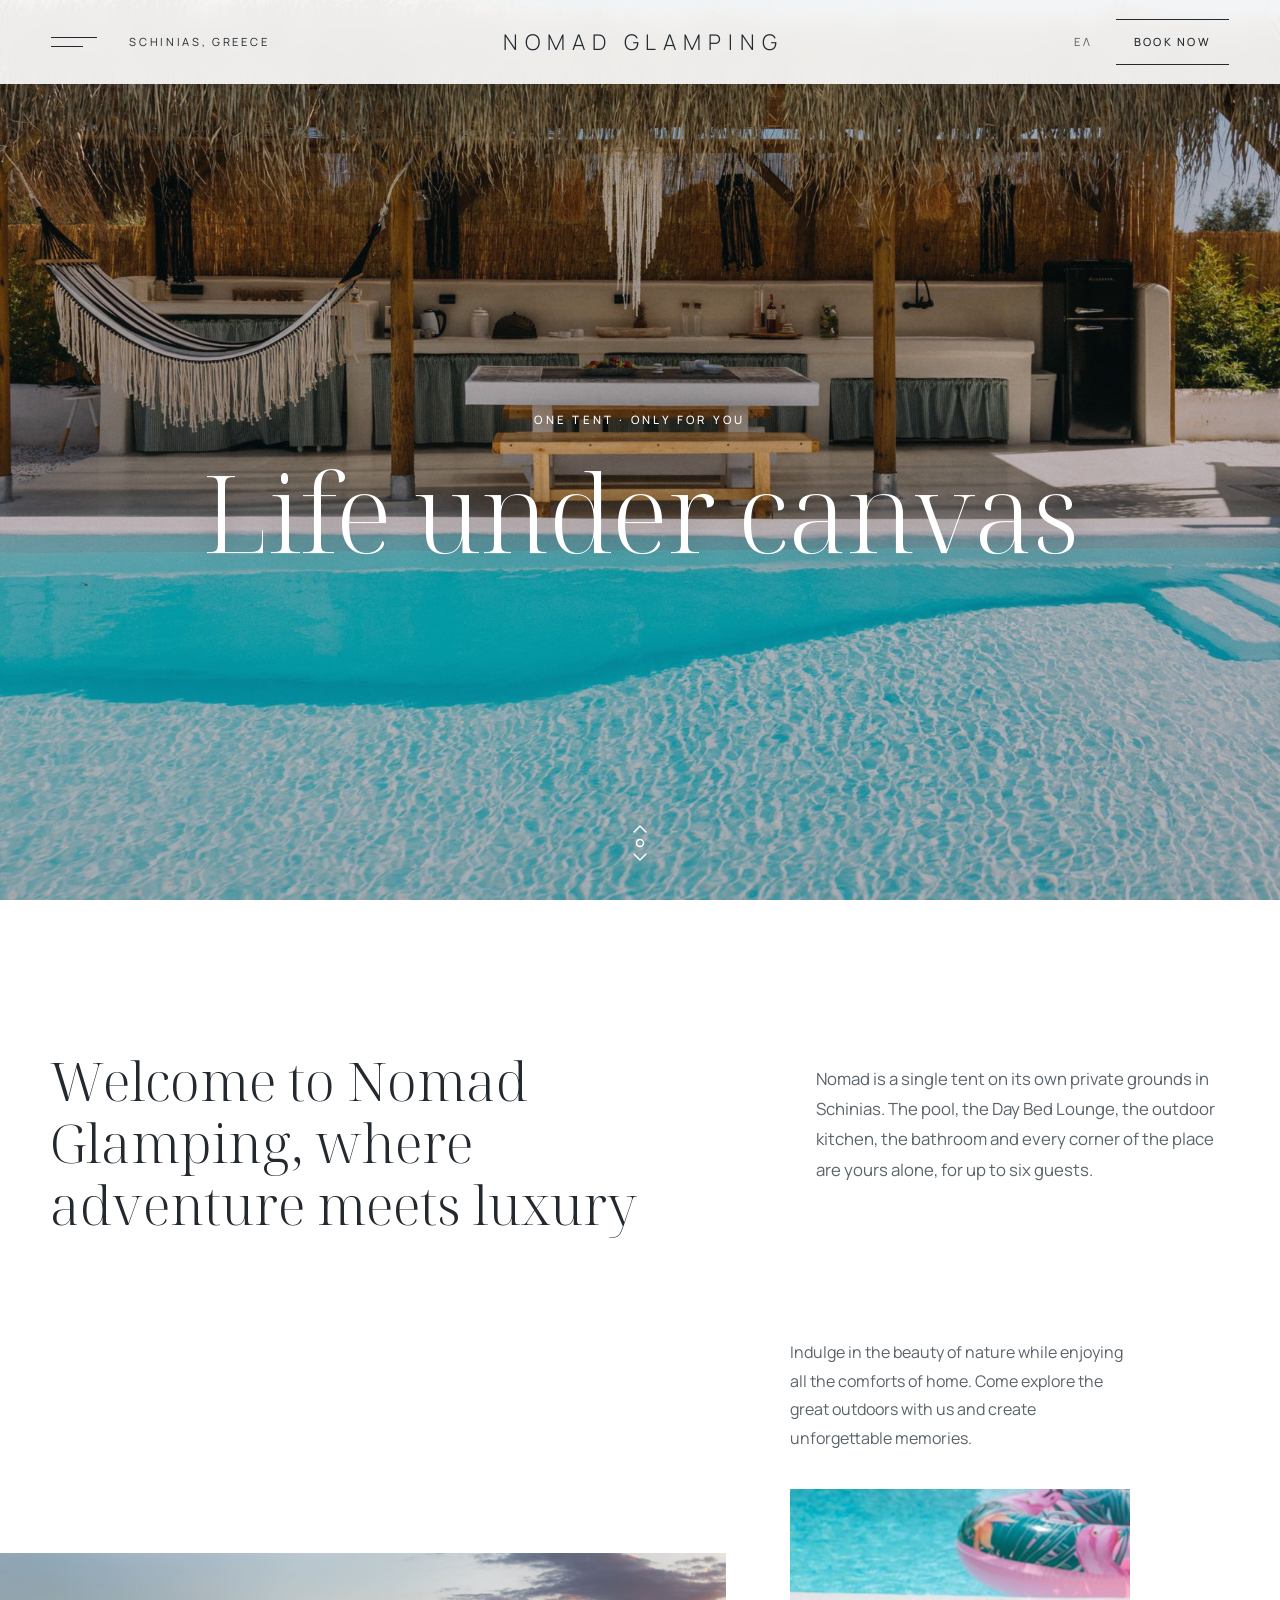
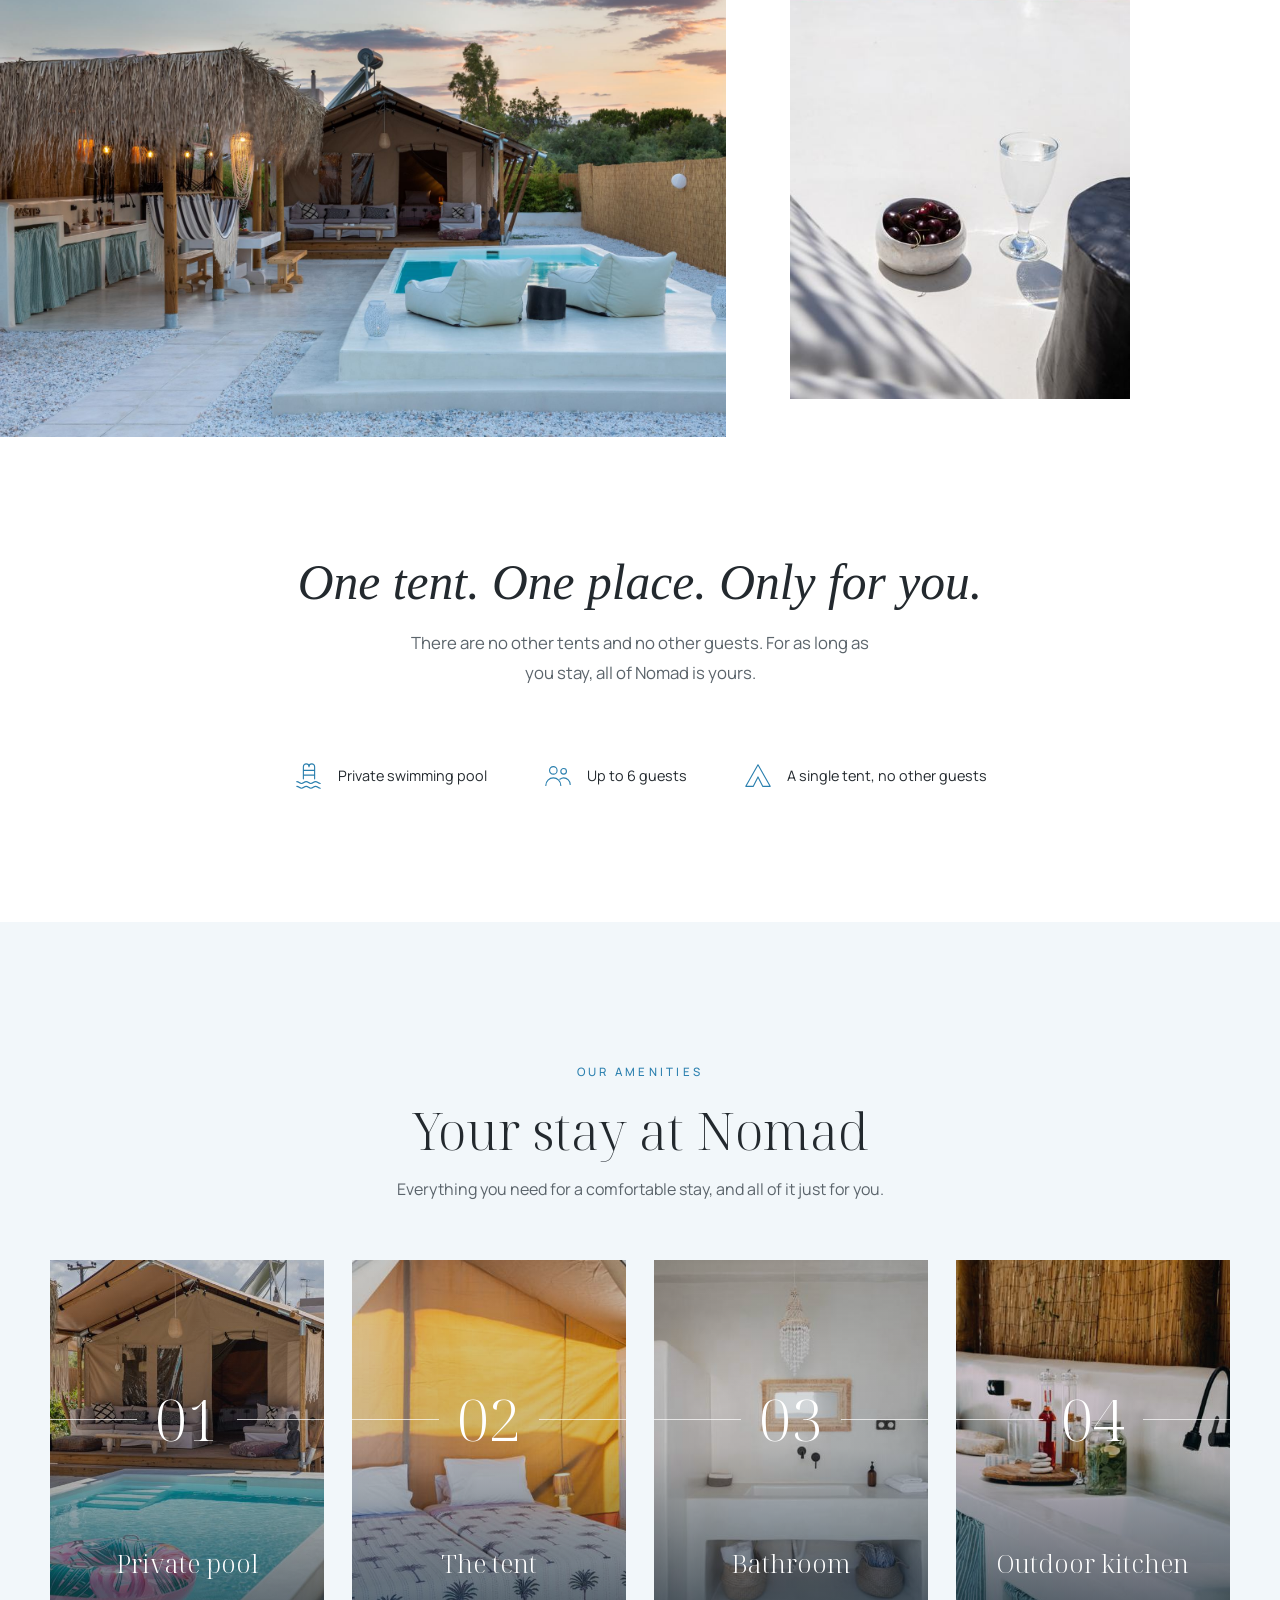
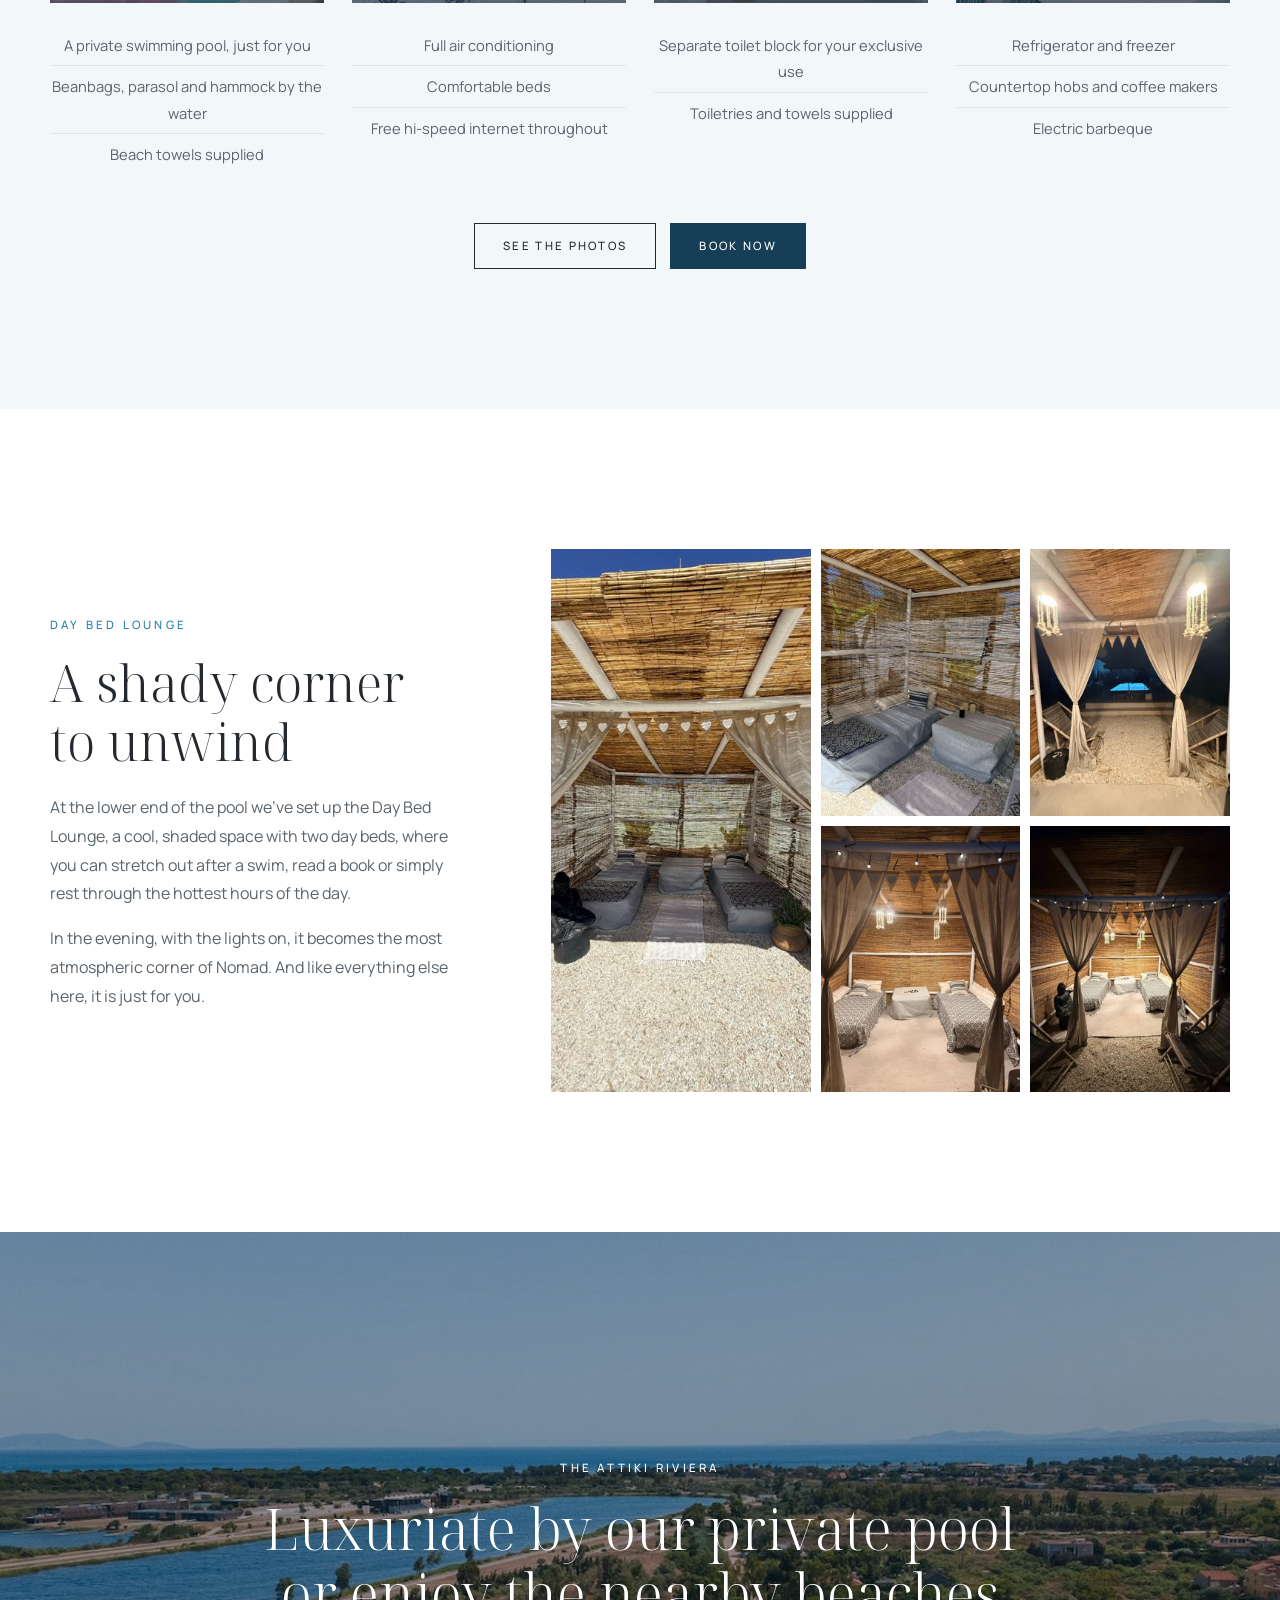
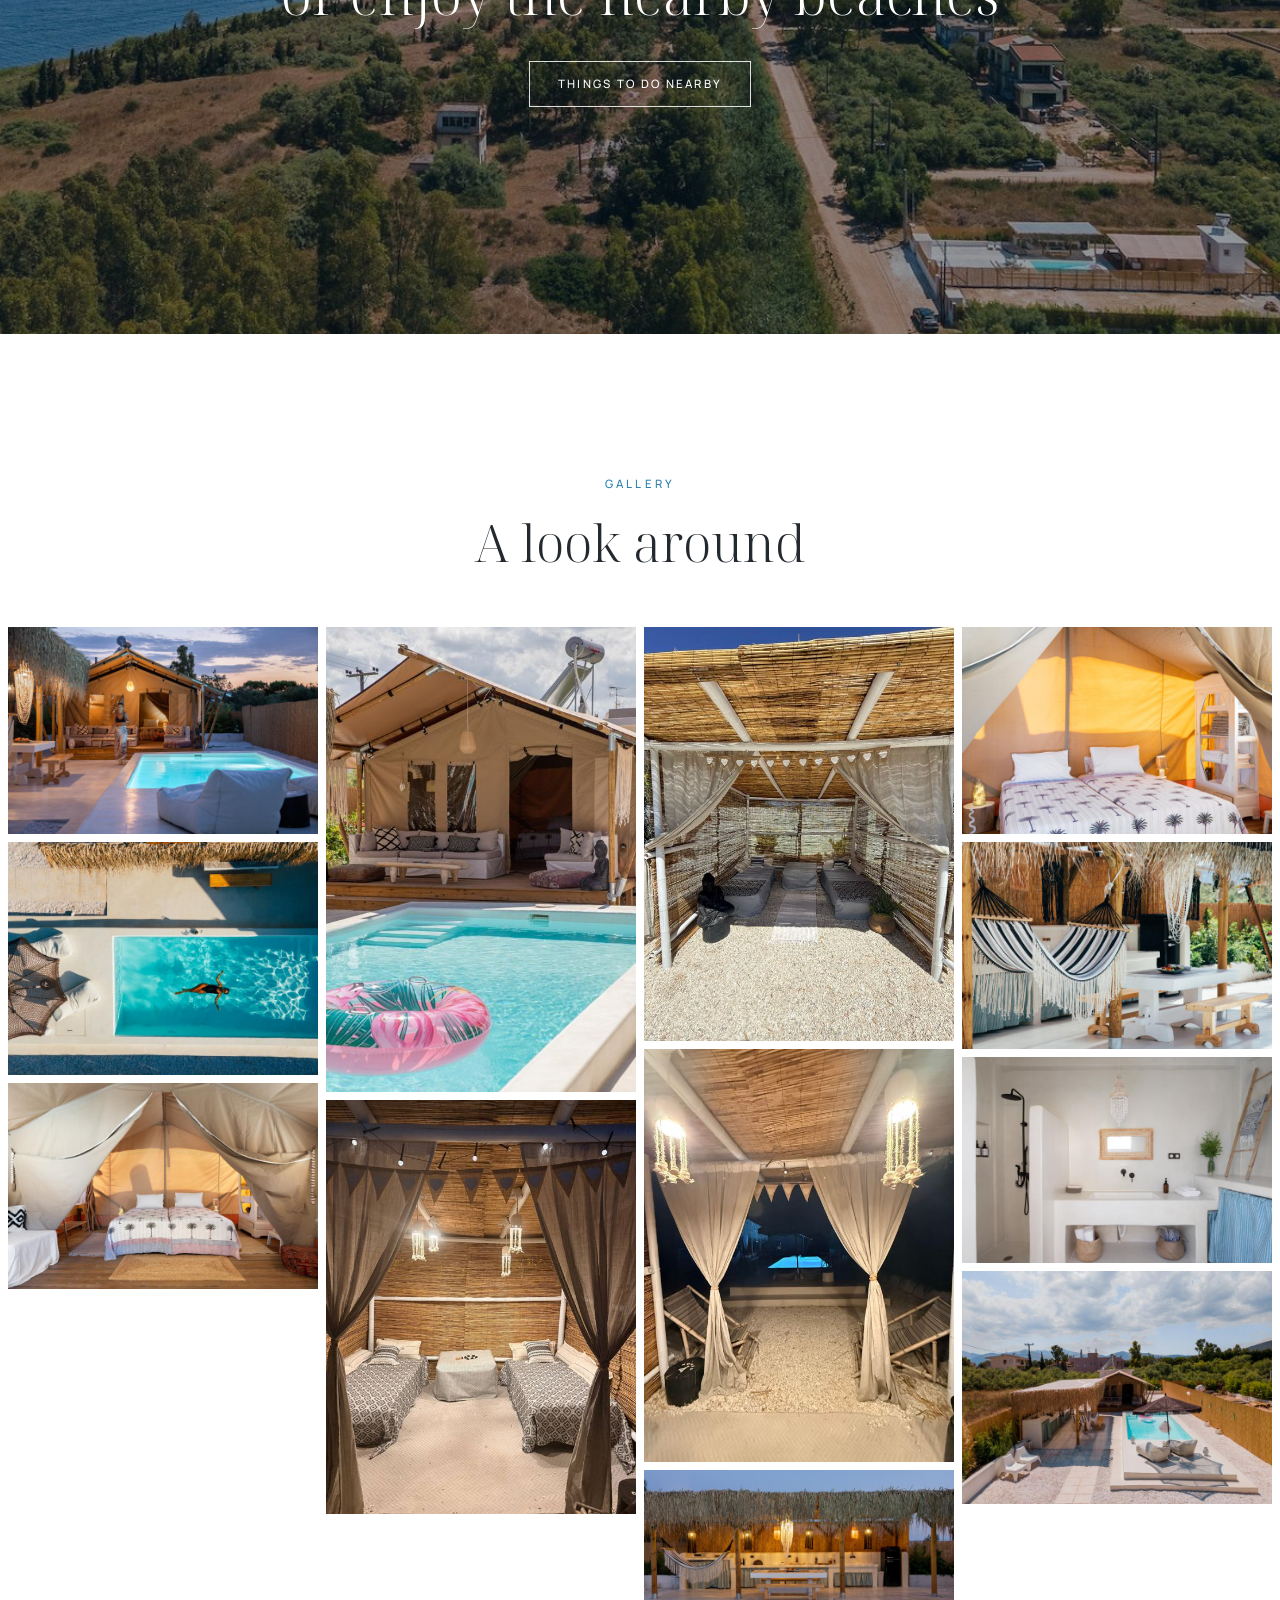
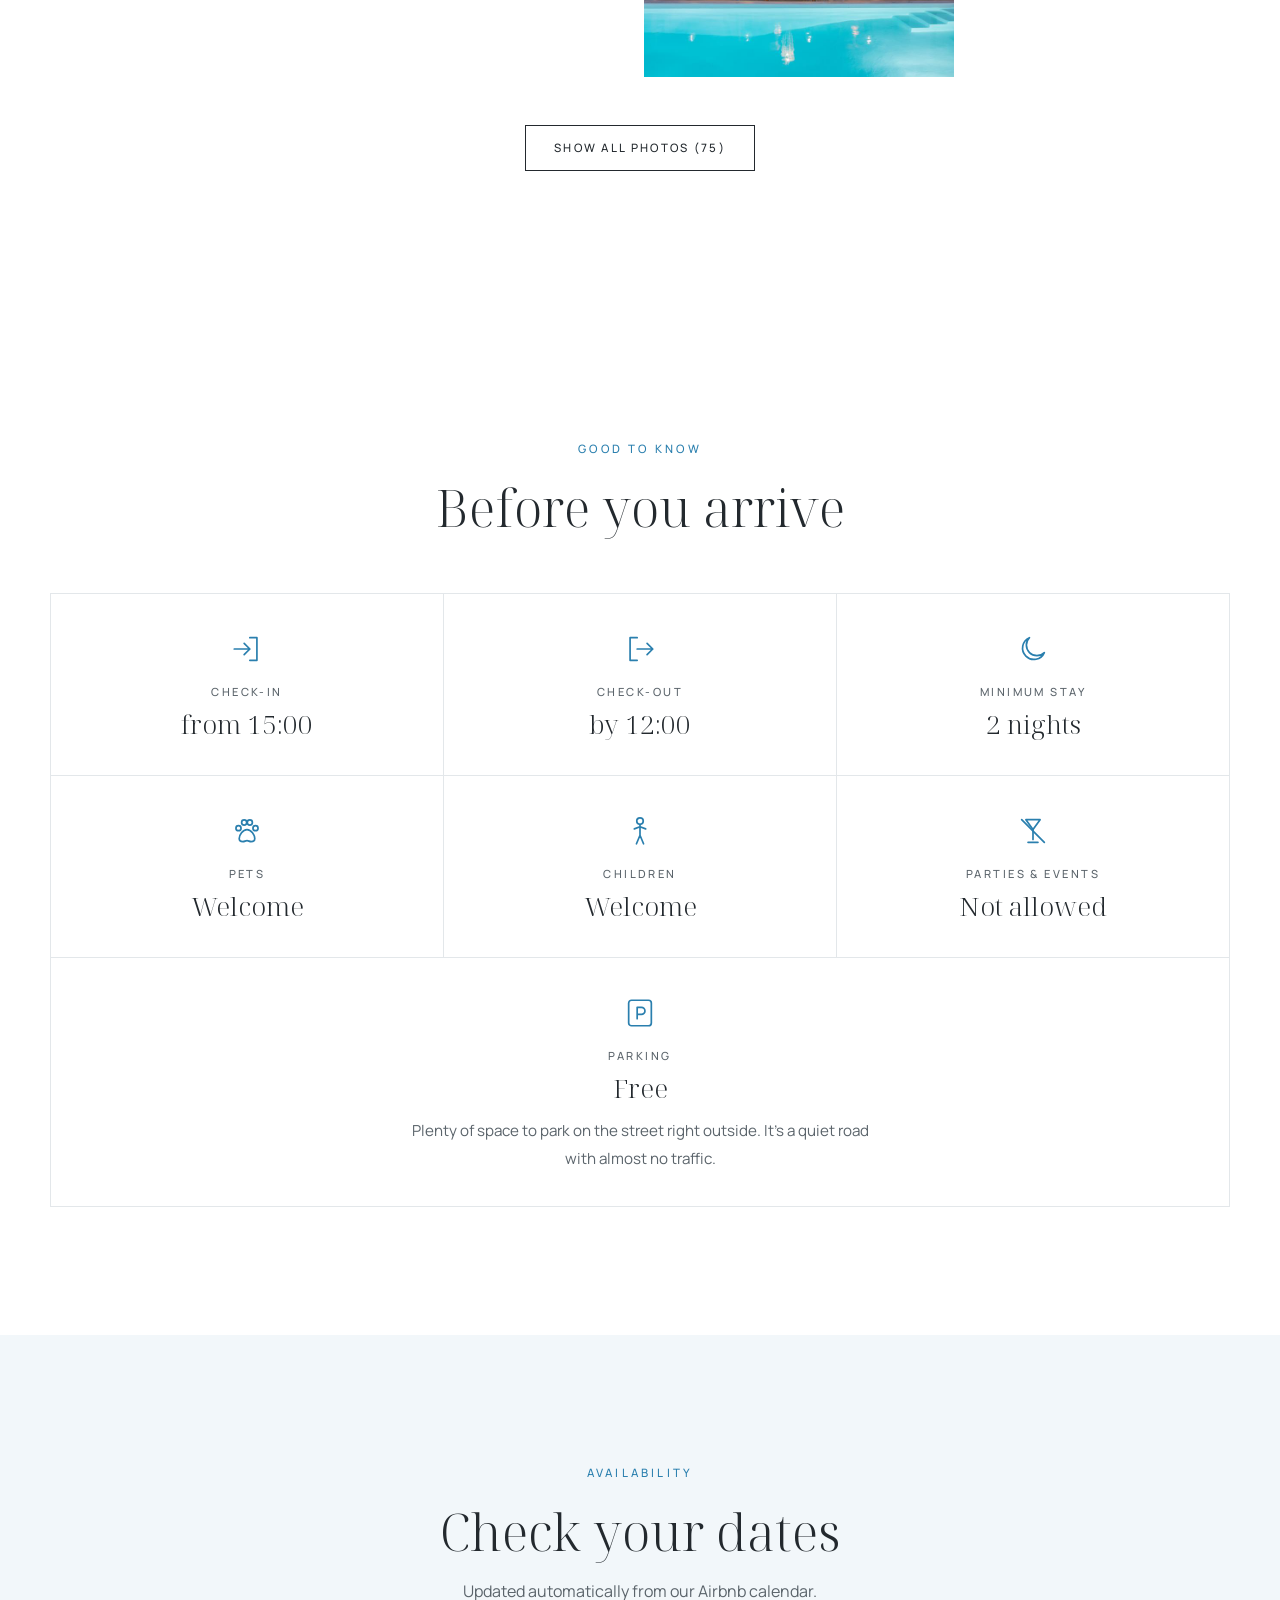
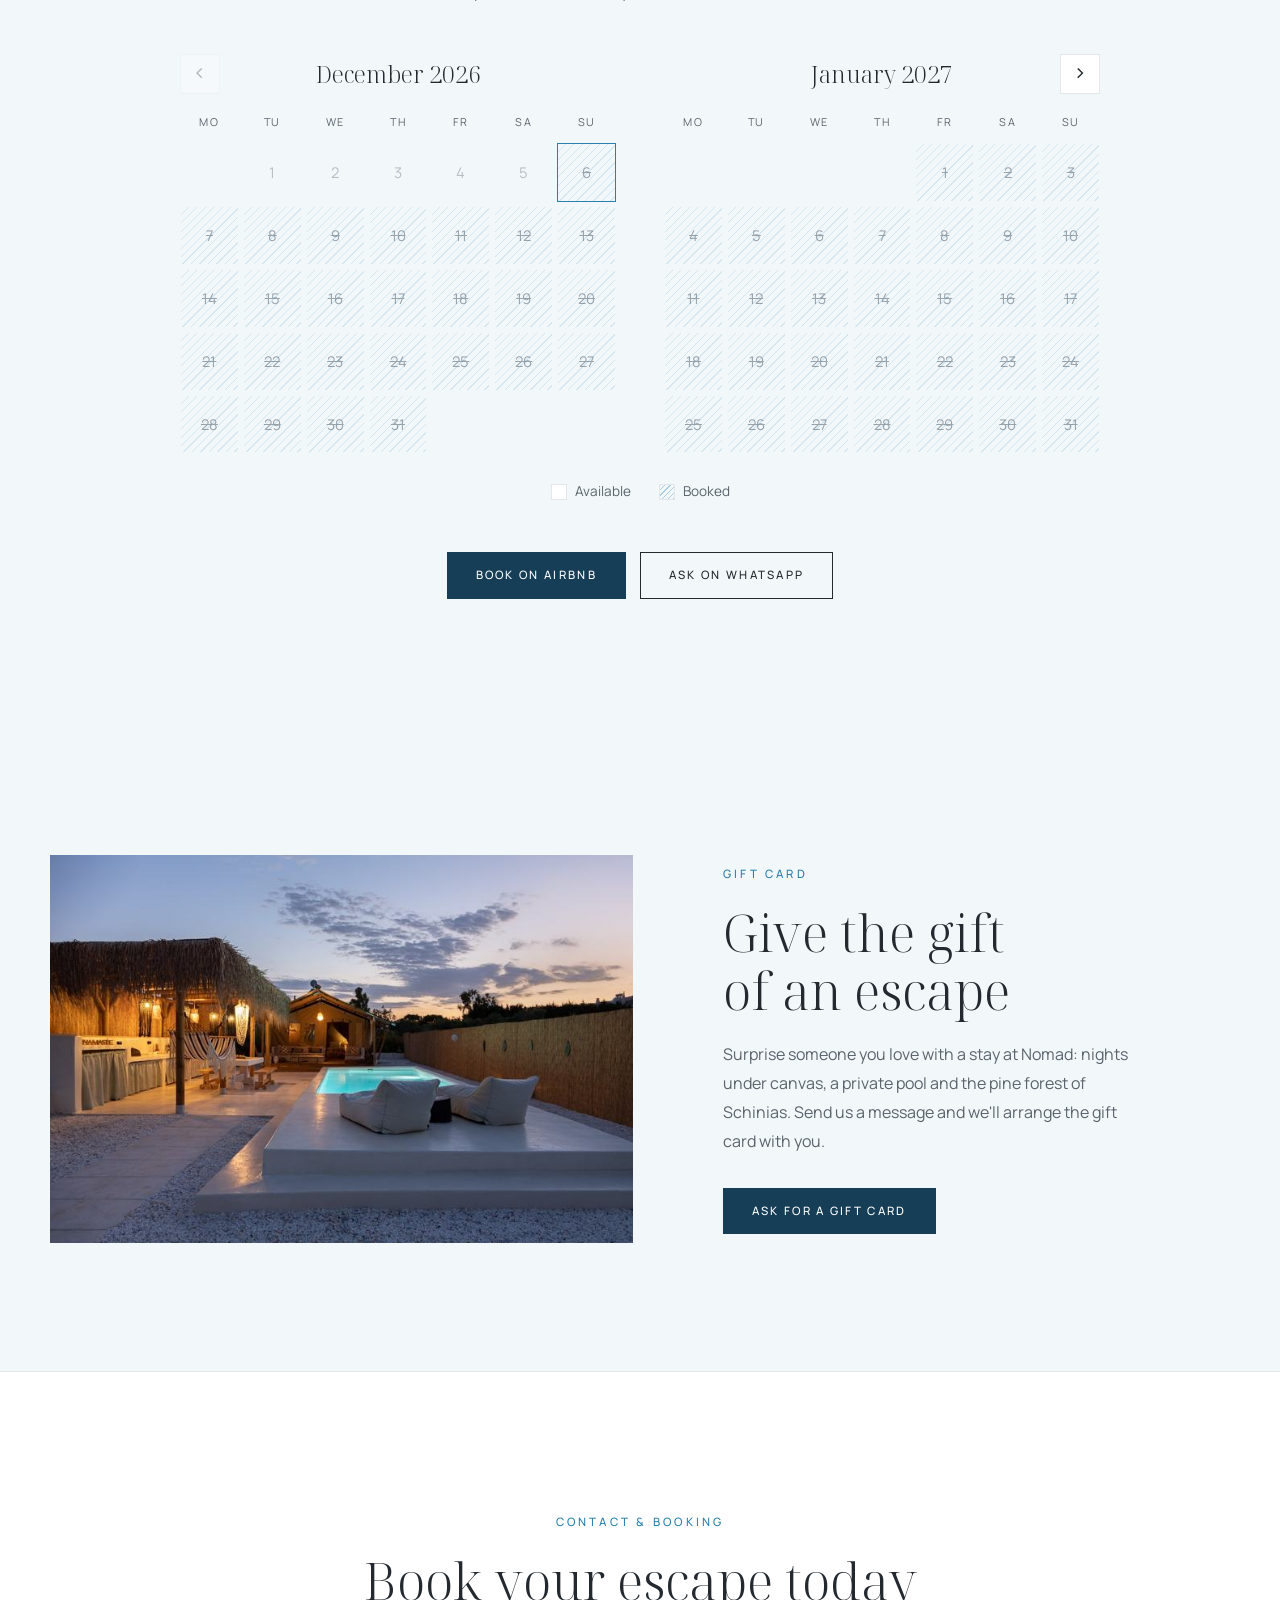
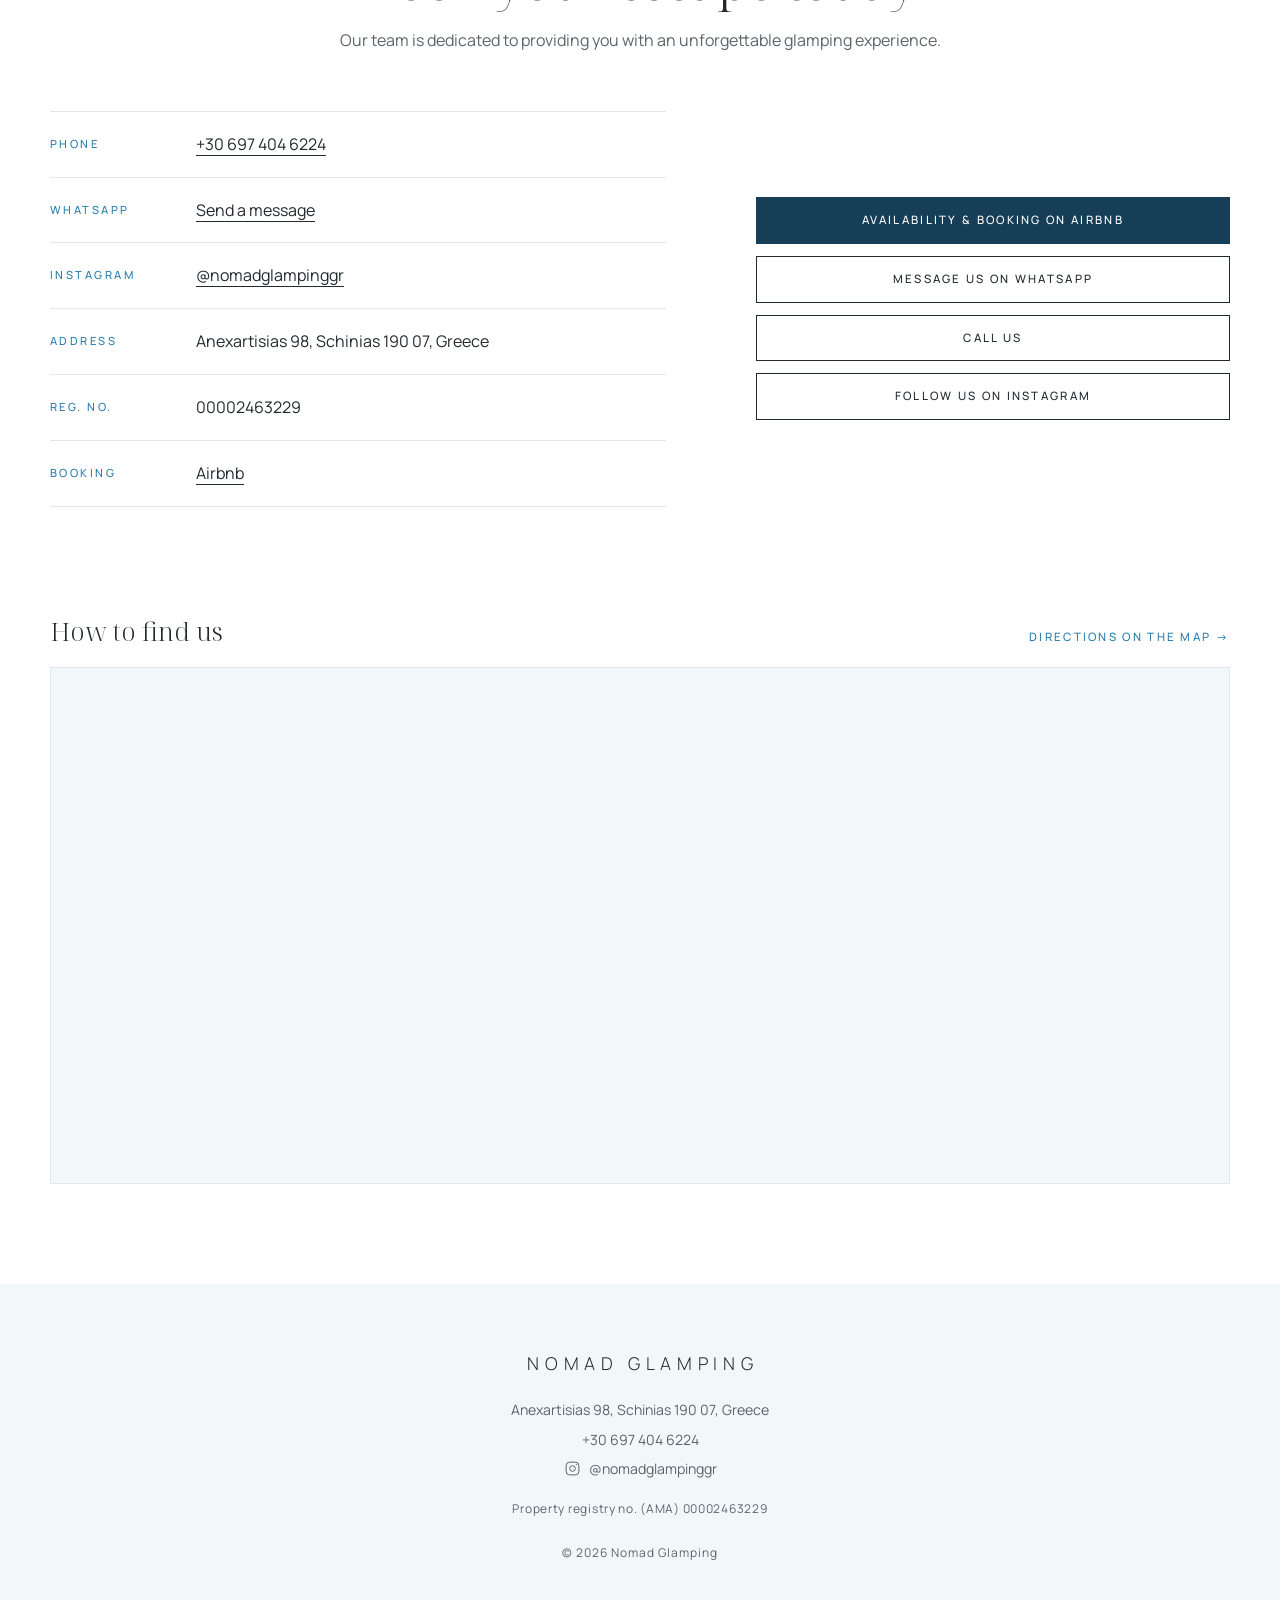
==== commit f1413406: "Rename the Cabana to Day Bed Lounge Co-Authored-By: Claude Opus 5.5 <noreply@anthropic.com> Claude-S" ====
--- a/index.html
+++ b/index.html
@@ -44,7 +44,7 @@
     <nav class="menu-links">
       <a href="#about" data-en="The place">Ο χώρος</a>
       <a href="#amenities" data-en="Amenities">Παροχές</a>
-      <a href="#hut" data-en="Cabana">Cabana</a>
+      <a href="#hut" data-en="Day Bed Lounge">Day Bed Lounge</a>
       <a href="#gallery" data-en="Gallery">Φωτογραφίες</a>
       <a href="#location" data-en="Location">Τοποθεσία</a>
       <a href="around.html" data-en="Around Nomad">Γύρω από το Nomad</a>
@@ -76,7 +76,7 @@
     <section class="intro" id="about">
       <div class="wrap intro-head">
         <h2 data-en="Welcome to Nomad Glamping, where adventure meets luxury">Καλώς ήρθατε στο Nomad Glamping, εκεί όπου η περιπέτεια συναντά την πολυτέλεια</h2>
-        <p data-en="Nomad is a single tent on its own private grounds in Schinias. The pool, the Cabana, the outdoor kitchen, the bathroom and every corner of the place are yours alone, for up to six guests.">Το Nomad είναι μία και μοναδική σκηνή, σε έναν ιδιωτικό χώρο στον Σχοινιά. Η πισίνα, το Cabana, η υπαίθρια κουζίνα, το μπάνιο και κάθε γωνιά του χώρου είναι μόνο για εσάς, για έως έξι επισκέπτες.</p>
+        <p data-en="Nomad is a single tent on its own private grounds in Schinias. The pool, the Day Bed Lounge, the outdoor kitchen, the bathroom and every corner of the place are yours alone, for up to six guests.">Το Nomad είναι μία και μοναδική σκηνή, σε έναν ιδιωτικό χώρο στον Σχοινιά. Η πισίνα, το Day Bed Lounge, η υπαίθρια κουζίνα, το μπάνιο και κάθε γωνιά του χώρου είναι μόνο για εσάς, για έως έξι επισκέπτες.</p>
       </div>
 
       <div class="duo">
@@ -174,17 +174,17 @@
     <section class="hut" id="hut">
       <div class="wrap hut-grid">
         <div class="hut-copy">
-          <p class="kicker" data-en="Cabana">Cabana</p>
+          <p class="kicker" data-en="Day Bed Lounge">Day Bed Lounge</p>
           <h2 data-en="A shady corner to unwind">Μια γωνιά για ξεκούραση στη σκιά</h2>
-          <p data-en="At the lower end of the pool we've set up the Cabana, a cool, shaded space with two day beds, where you can stretch out after a swim, read a book or simply rest through the hottest hours of the day.">Στην κάτω μεριά της πισίνας έχουμε στήσει το Cabana, έναν σκιερό, δροσερό χώρο με δύο day beds, για να ξαπλώσετε μετά το μπάνιο, να διαβάσετε ένα βιβλίο ή απλώς να ξεκουραστείτε τις πιο ζεστές ώρες της μέρας.</p>
+          <p data-en="At the lower end of the pool we've set up the Day Bed Lounge, a cool, shaded space with two day beds, where you can stretch out after a swim, read a book or simply rest through the hottest hours of the day.">Στην κάτω μεριά της πισίνας έχουμε στήσει το Day Bed Lounge, έναν σκιερό, δροσερό χώρο με δύο day beds, για να ξαπλώσετε μετά το μπάνιο, να διαβάσετε ένα βιβλίο ή απλώς να ξεκουραστείτε τις πιο ζεστές ώρες της μέρας.</p>
           <p data-en="In the evening, with the lights on, it becomes the most atmospheric corner of Nomad. And like everything else here, it is just for you.">Το βράδυ, με τα φωτάκια αναμμένα, γίνεται η πιο ατμοσφαιρική γωνιά του Nomad. Και όπως όλα εδώ, είναι μόνο για εσάς.</p>
         </div>
         <div class="hut-photos">
-          <a class="hut-shot hut-main" href="assets/photos/nomad-71.jpg"><img src="assets/thumbs/nomad-71.jpg" width="540" height="720" loading="lazy" alt="Το Cabana μέσα στη μέρα, με τα δύο day beds" data-alt-en="The Cabana by day, with its two day beds"></a>
-          <a class="hut-shot" href="assets/photos/nomad-72.jpg"><img src="assets/thumbs/nomad-72.jpg" width="540" height="720" loading="lazy" alt="Day bed στη σκιά του Cabana" data-alt-en="A day bed in the shade of the Cabana"></a>
-          <a class="hut-shot" href="assets/photos/nomad-75.jpg"><img src="assets/thumbs/nomad-75.jpg" width="540" height="720" loading="lazy" alt="Θέα από το Cabana προς τη φωτισμένη πισίνα" data-alt-en="View from the Cabana to the lit pool"></a>
-          <a class="hut-shot" href="assets/photos/nomad-73.jpg"><img src="assets/thumbs/nomad-73.jpg" width="540" height="720" loading="lazy" alt="Το Cabana το βράδυ, με τα φωτιστικά αναμμένα" data-alt-en="The Cabana at night, with the lights on"></a>
-          <a class="hut-shot" href="assets/photos/nomad-74.jpg"><img src="assets/thumbs/nomad-74.jpg" width="540" height="720" loading="lazy" alt="Η είσοδος του Cabana το βράδυ" data-alt-en="The entrance to the Cabana at night"></a>
+          <a class="hut-shot hut-main" href="assets/photos/nomad-71.jpg"><img src="assets/thumbs/nomad-71.jpg" width="540" height="720" loading="lazy" alt="Το Day Bed Lounge μέσα στη μέρα, με τα δύο day beds" data-alt-en="The Day Bed Lounge by day, with its two day beds"></a>
+          <a class="hut-shot" href="assets/photos/nomad-72.jpg"><img src="assets/thumbs/nomad-72.jpg" width="540" height="720" loading="lazy" alt="Day bed στη σκιά του Day Bed Lounge" data-alt-en="A day bed in the shade of the Day Bed Lounge"></a>
+          <a class="hut-shot" href="assets/photos/nomad-75.jpg"><img src="assets/thumbs/nomad-75.jpg" width="540" height="720" loading="lazy" alt="Θέα από το Day Bed Lounge προς τη φωτισμένη πισίνα" data-alt-en="View from the Day Bed Lounge to the lit pool"></a>
+          <a class="hut-shot" href="assets/photos/nomad-73.jpg"><img src="assets/thumbs/nomad-73.jpg" width="540" height="720" loading="lazy" alt="Το Day Bed Lounge το βράδυ, με τα φωτιστικά αναμμένα" data-alt-en="The Day Bed Lounge at night, with the lights on"></a>
+          <a class="hut-shot" href="assets/photos/nomad-74.jpg"><img src="assets/thumbs/nomad-74.jpg" width="540" height="720" loading="lazy" alt="Η είσοδος του Day Bed Lounge το βράδυ" data-alt-en="The entrance to the Day Bed Lounge at night"></a>
         </div>
       </div>
     </section>
@@ -208,9 +208,9 @@
         <a href="assets/photos/nomad-02.jpg"><img src="assets/thumbs/nomad-02.jpg" width="720" height="540" loading="lazy" alt="Η πισίνα από ψηλά" data-alt-en="The pool from above"></a>
         <a href="assets/photos/nomad-07.jpg"><img src="assets/thumbs/nomad-07.jpg" width="720" height="480" loading="lazy" alt="Το εσωτερικό της σκηνής" data-alt-en="Inside the tent"></a>
         <a href="assets/photos/nomad-23.jpg"><img src="assets/thumbs/nomad-23.jpg" width="480" height="720" loading="lazy" alt="Η σκηνή και η πισίνα την ημέρα" data-alt-en="Tent and pool by day"></a>
-        <a href="assets/photos/nomad-73.jpg"><img src="assets/thumbs/nomad-73.jpg" width="540" height="720" loading="lazy" alt="Το Cabana το βράδυ, με τα φωτιστικά αναμμένα" data-alt-en="The Cabana at night, with the lights on"></a>
-        <a href="assets/photos/nomad-71.jpg"><img src="assets/thumbs/nomad-71.jpg" width="540" height="720" loading="lazy" alt="Το Cabana μέσα στη μέρα, με τα δύο day beds" data-alt-en="The Cabana by day, with its two day beds"></a>
-        <a href="assets/photos/nomad-75.jpg"><img src="assets/thumbs/nomad-75.jpg" width="540" height="720" loading="lazy" alt="Θέα από το Cabana προς τη φωτισμένη πισίνα" data-alt-en="View from the Cabana to the lit pool"></a>
+        <a href="assets/photos/nomad-73.jpg"><img src="assets/thumbs/nomad-73.jpg" width="540" height="720" loading="lazy" alt="Το Day Bed Lounge το βράδυ, με τα φωτιστικά αναμμένα" data-alt-en="The Day Bed Lounge at night, with the lights on"></a>
+        <a href="assets/photos/nomad-71.jpg"><img src="assets/thumbs/nomad-71.jpg" width="540" height="720" loading="lazy" alt="Το Day Bed Lounge μέσα στη μέρα, με τα δύο day beds" data-alt-en="The Day Bed Lounge by day, with its two day beds"></a>
+        <a href="assets/photos/nomad-75.jpg"><img src="assets/thumbs/nomad-75.jpg" width="540" height="720" loading="lazy" alt="Θέα από το Day Bed Lounge προς τη φωτισμένη πισίνα" data-alt-en="View from the Day Bed Lounge to the lit pool"></a>
         <a href="assets/photos/nomad-04.jpg"><img src="assets/thumbs/nomad-04.jpg" width="720" height="480" loading="lazy" alt="Πισίνα και υπαίθρια κουζίνα το σούρουπο" data-alt-en="Pool and outdoor kitchen at dusk"></a>
         <a href="assets/photos/nomad-08.jpg"><img src="assets/thumbs/nomad-08.jpg" width="720" height="480" loading="lazy" alt="Τα κρεβάτια της σκηνής" data-alt-en="Beds inside the tent"></a>
         <a href="assets/photos/nomad-14.jpg"><img src="assets/thumbs/nomad-14.jpg" width="720" height="480" loading="lazy" alt="Αιώρα κάτω από την πέργκολα" data-alt-en="Hammock under the pergola"></a>
@@ -277,8 +277,8 @@
         <a href="assets/photos/nomad-68.jpg"><img src="assets/thumbs/nomad-68.jpg" width="540" height="720" loading="lazy" alt="Η είσοδος της σκηνής από μέσα" data-alt-en="The tent entrance from inside"></a>
         <a href="assets/photos/nomad-69.jpg"><img src="assets/thumbs/nomad-69.jpg" width="720" height="480" loading="lazy" alt="Ο νιπτήρας στο μπάνιο" data-alt-en="The bathroom sink"></a>
         <a href="assets/photos/nomad-70.jpg"><img src="assets/thumbs/nomad-70.jpg" width="540" height="720" loading="lazy" alt="Η πόρτα του μπάνιου" data-alt-en="The bathroom door"></a>
-        <a href="assets/photos/nomad-72.jpg"><img src="assets/thumbs/nomad-72.jpg" width="540" height="720" loading="lazy" alt="Day bed στη σκιά του Cabana" data-alt-en="A day bed in the shade of the Cabana"></a>
-        <a href="assets/photos/nomad-74.jpg"><img src="assets/thumbs/nomad-74.jpg" width="540" height="720" loading="lazy" alt="Η είσοδος του Cabana το βράδυ" data-alt-en="The entrance to the Cabana at night"></a>
+        <a href="assets/photos/nomad-72.jpg"><img src="assets/thumbs/nomad-72.jpg" width="540" height="720" loading="lazy" alt="Day bed στη σκιά του Day Bed Lounge" data-alt-en="A day bed in the shade of the Day Bed Lounge"></a>
+        <a href="assets/photos/nomad-74.jpg"><img src="assets/thumbs/nomad-74.jpg" width="540" height="720" loading="lazy" alt="Η είσοδος του Day Bed Lounge το βράδυ" data-alt-en="The entrance to the Day Bed Lounge at night"></a>
       </div>
       <div class="center-actions">
         <button class="btn btn-line" id="moreBtn" type="button">Όλες οι φωτογραφίες</button>
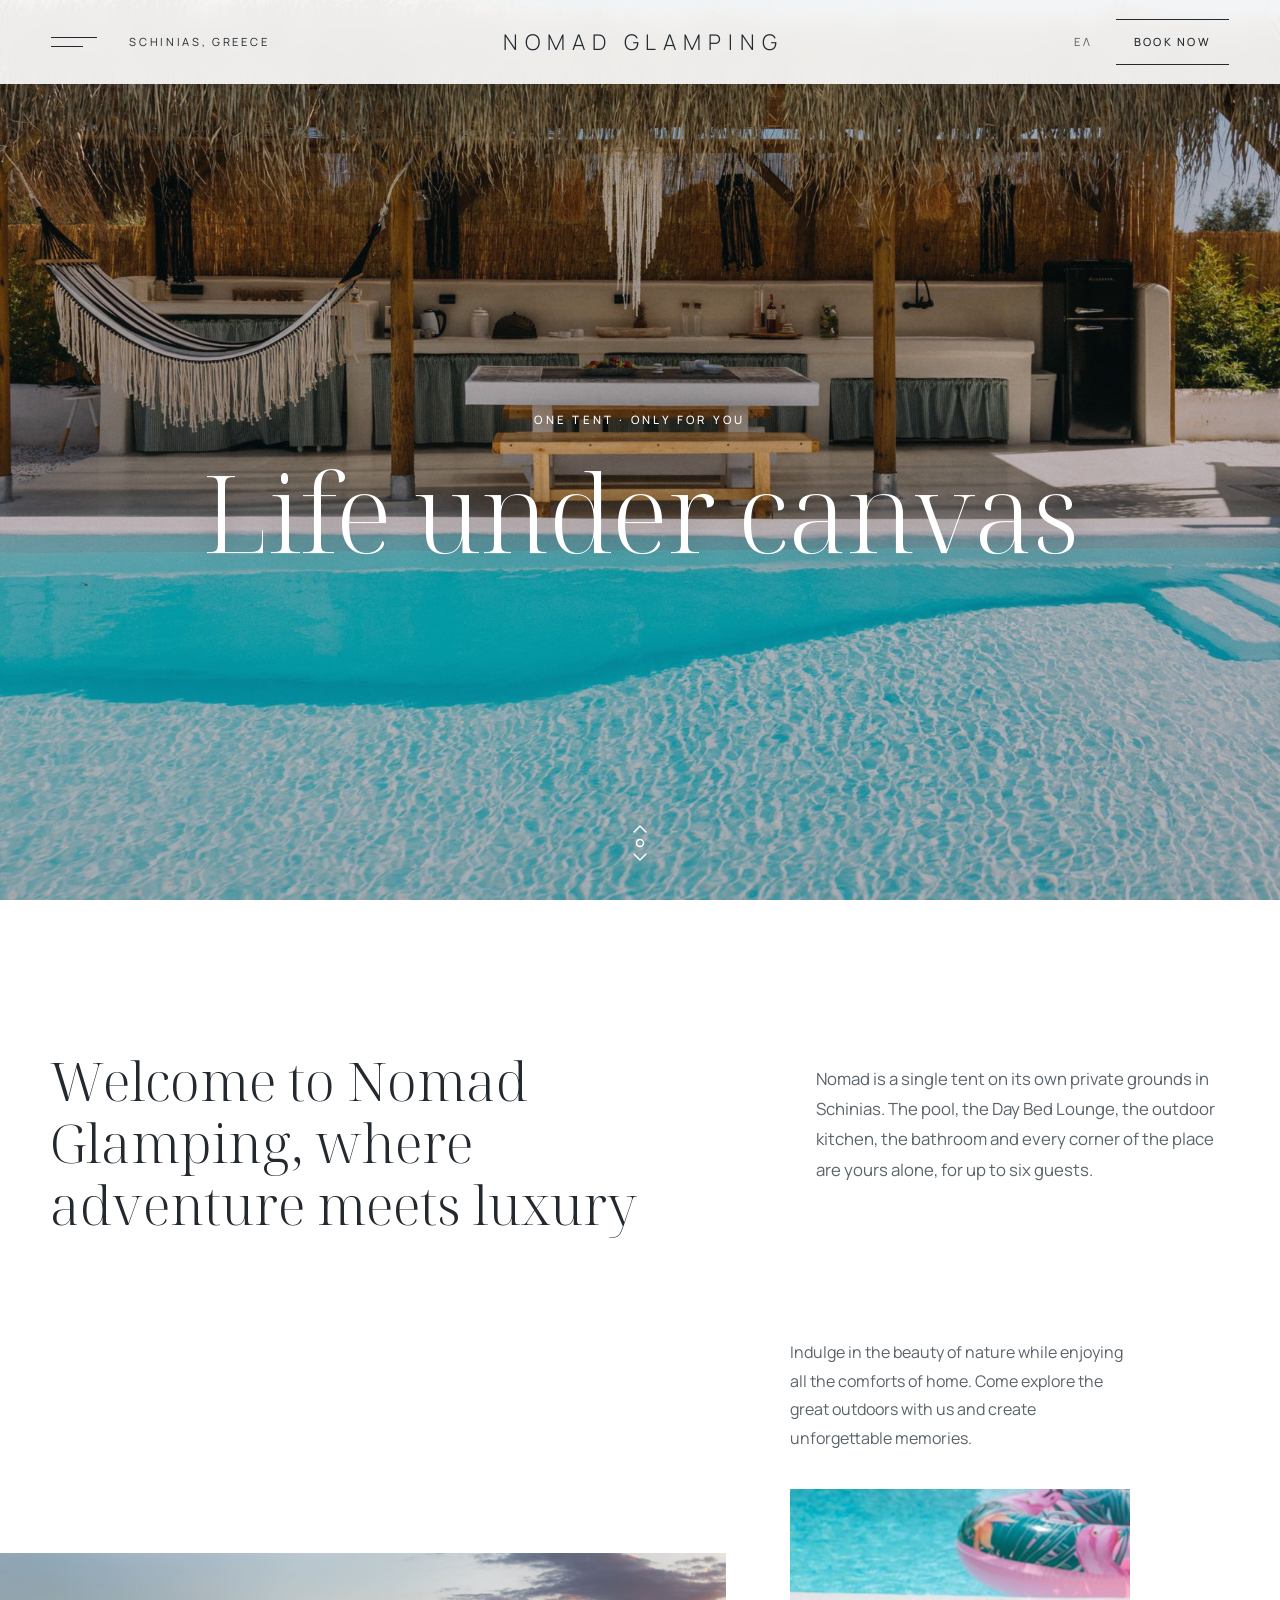
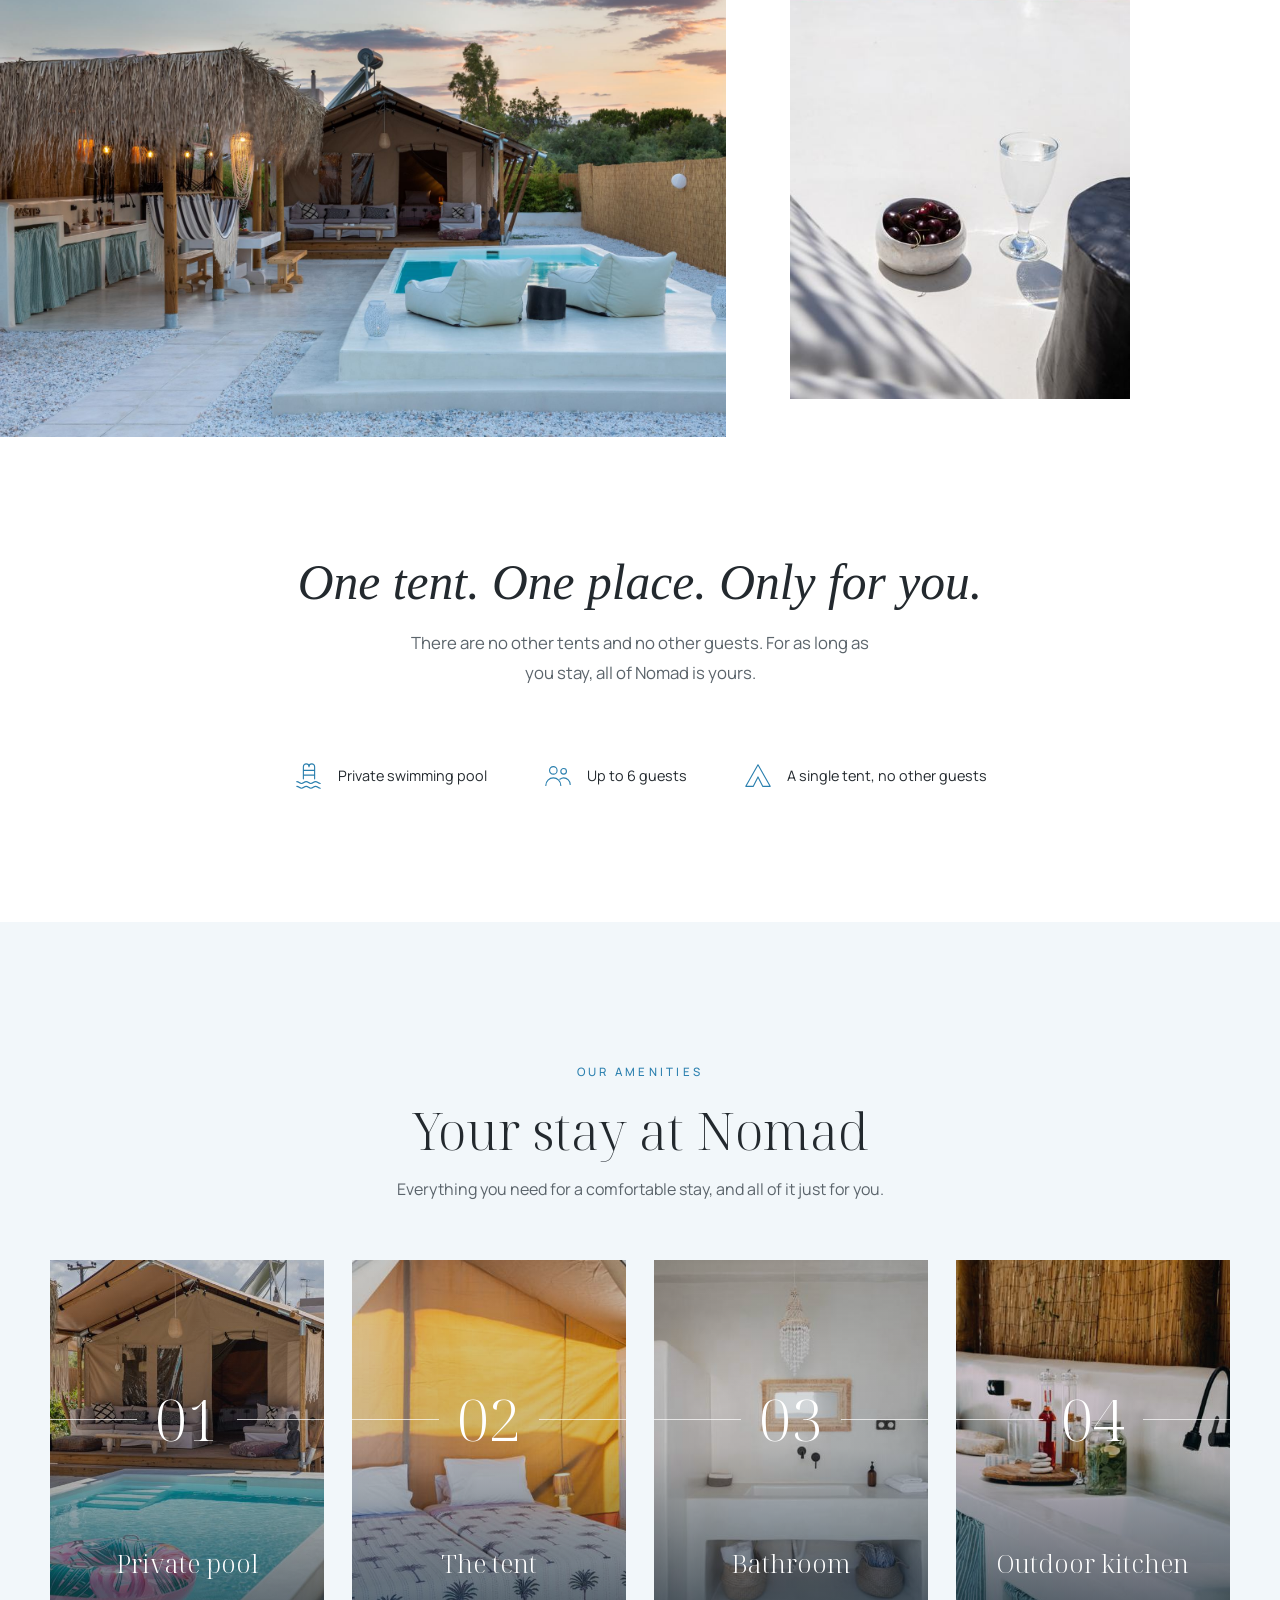
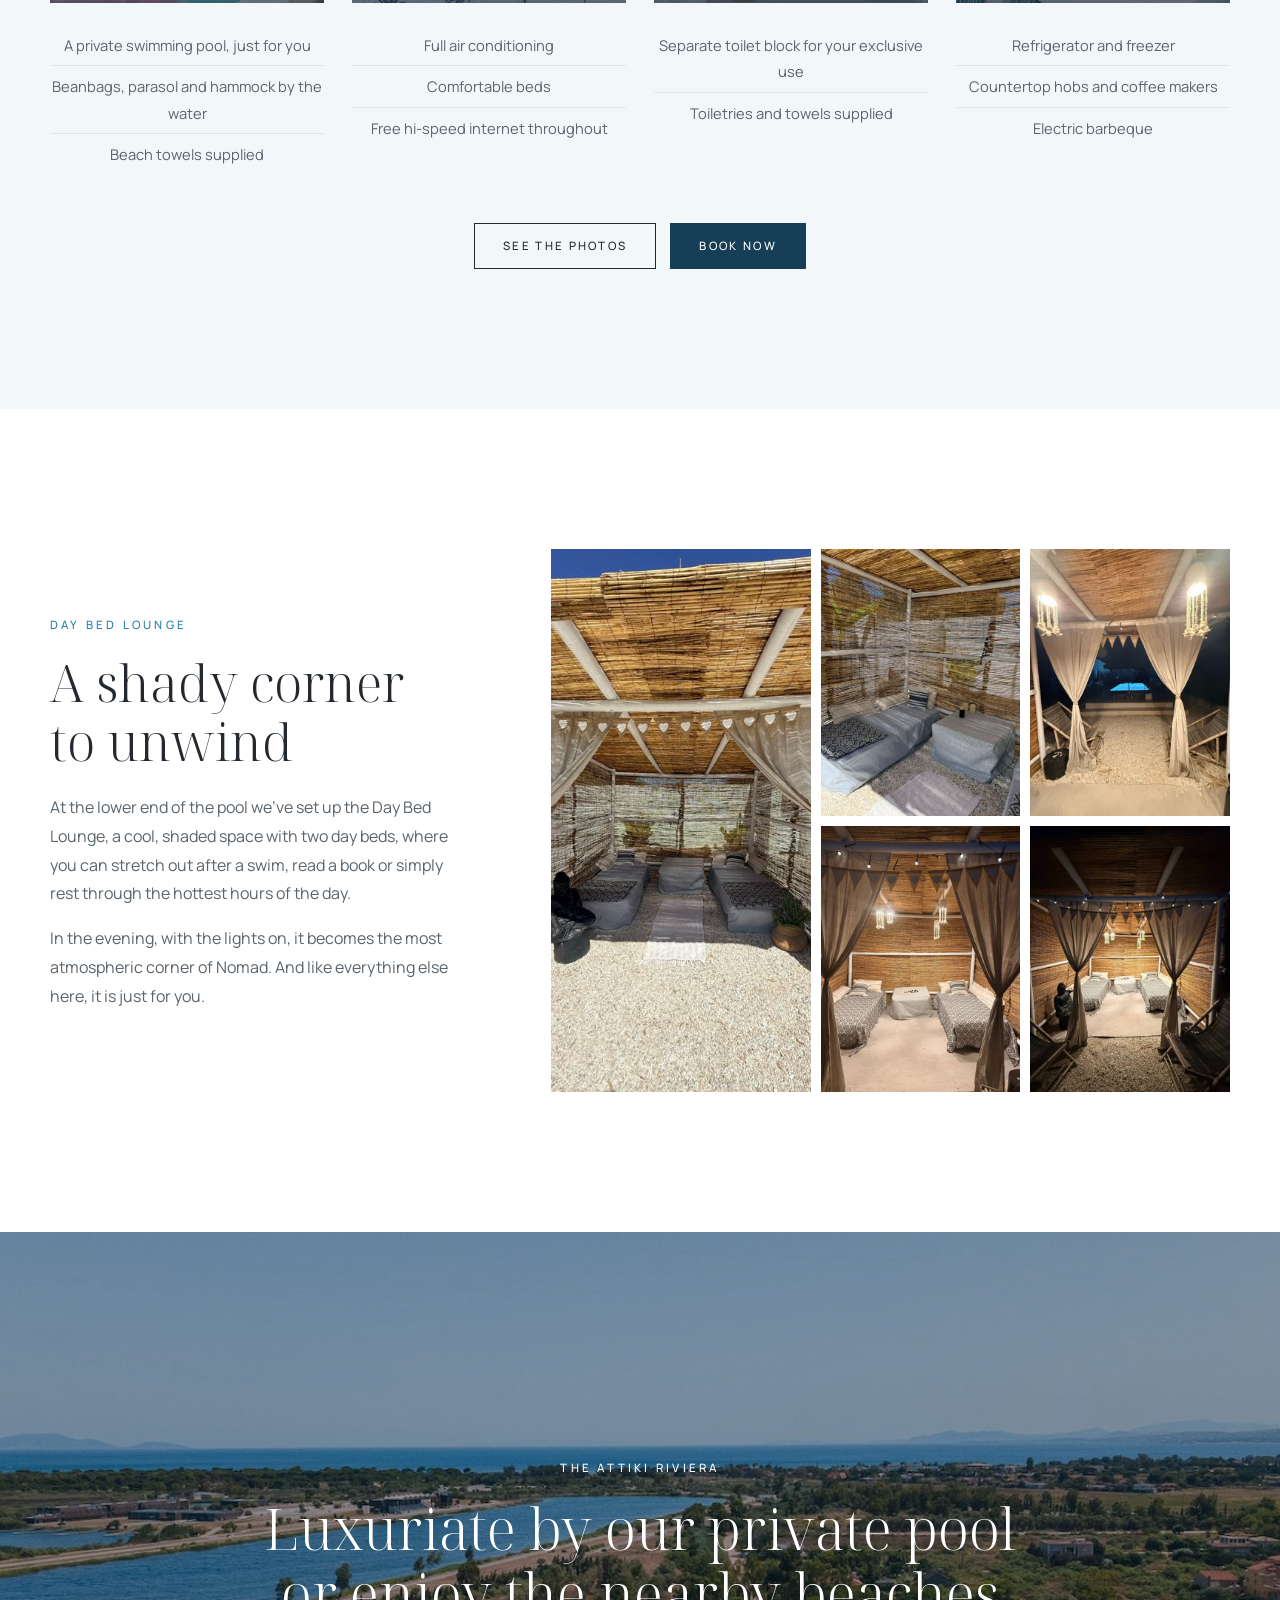
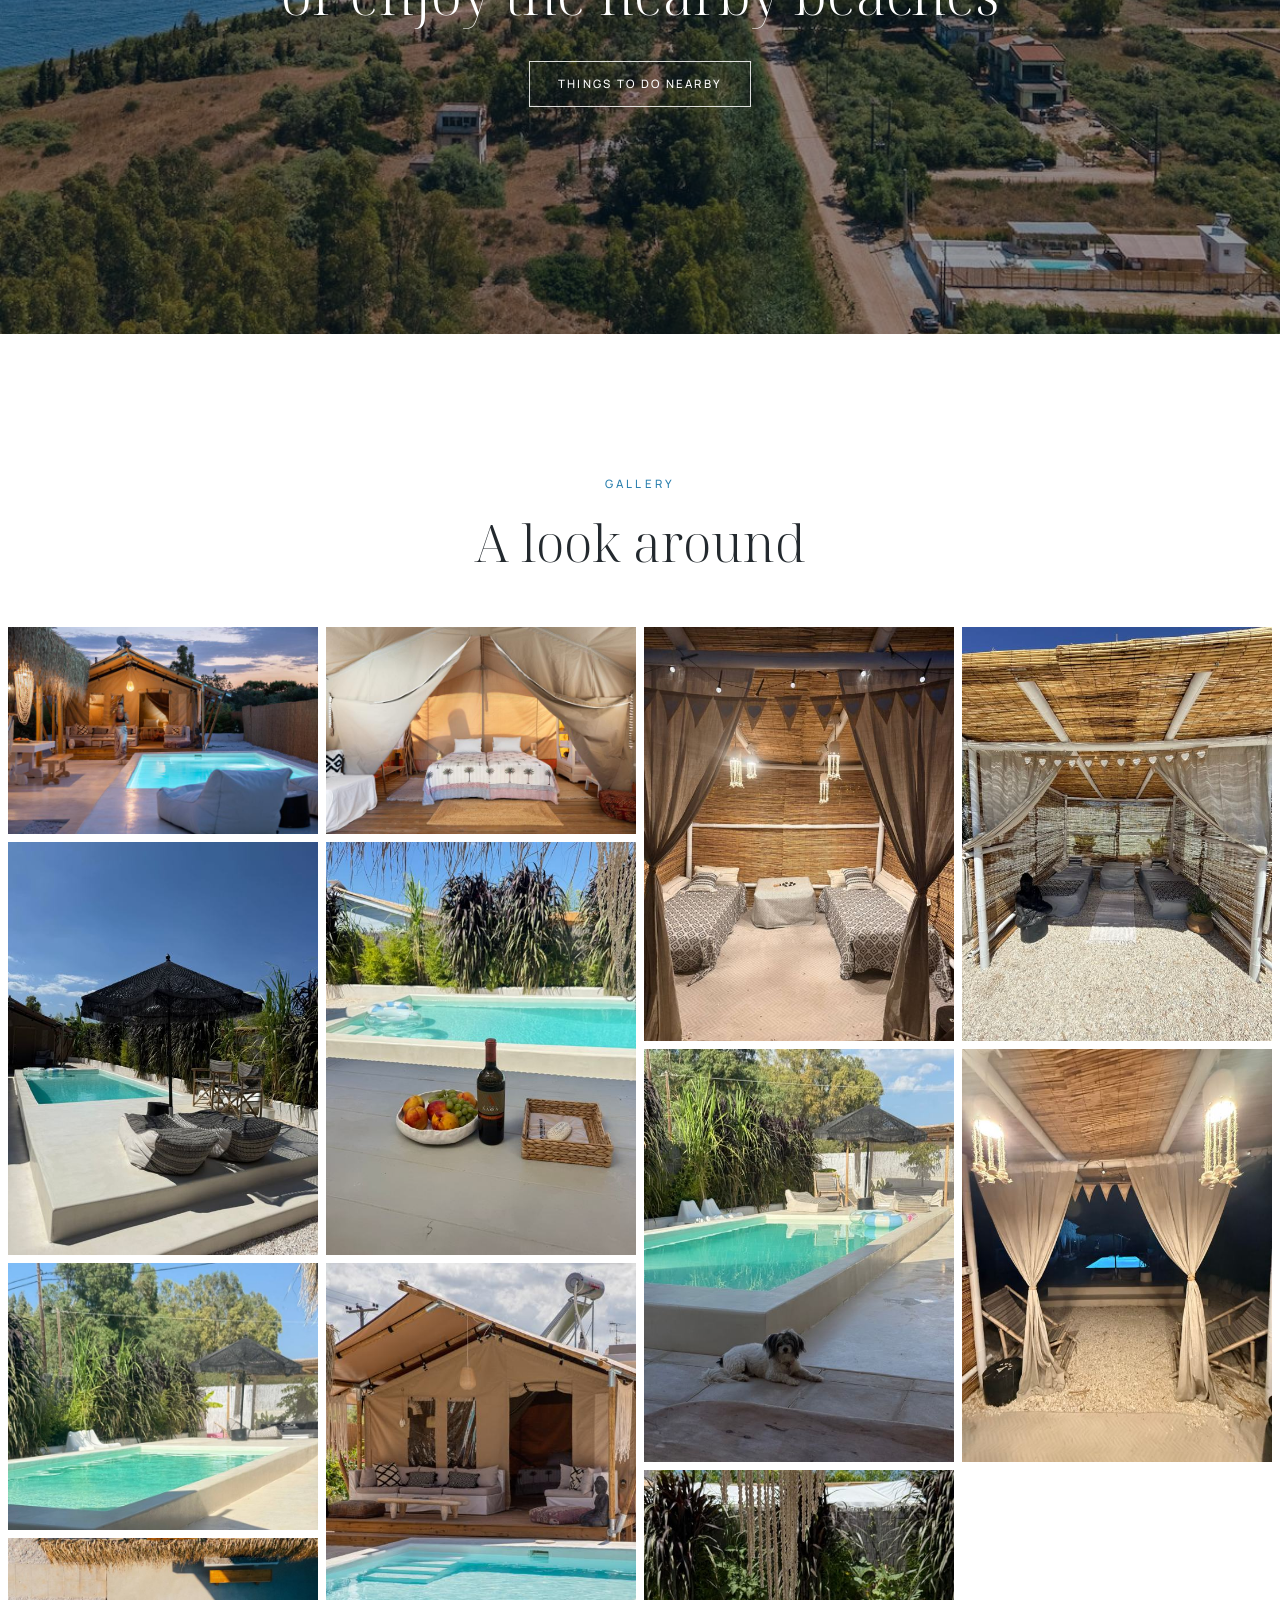
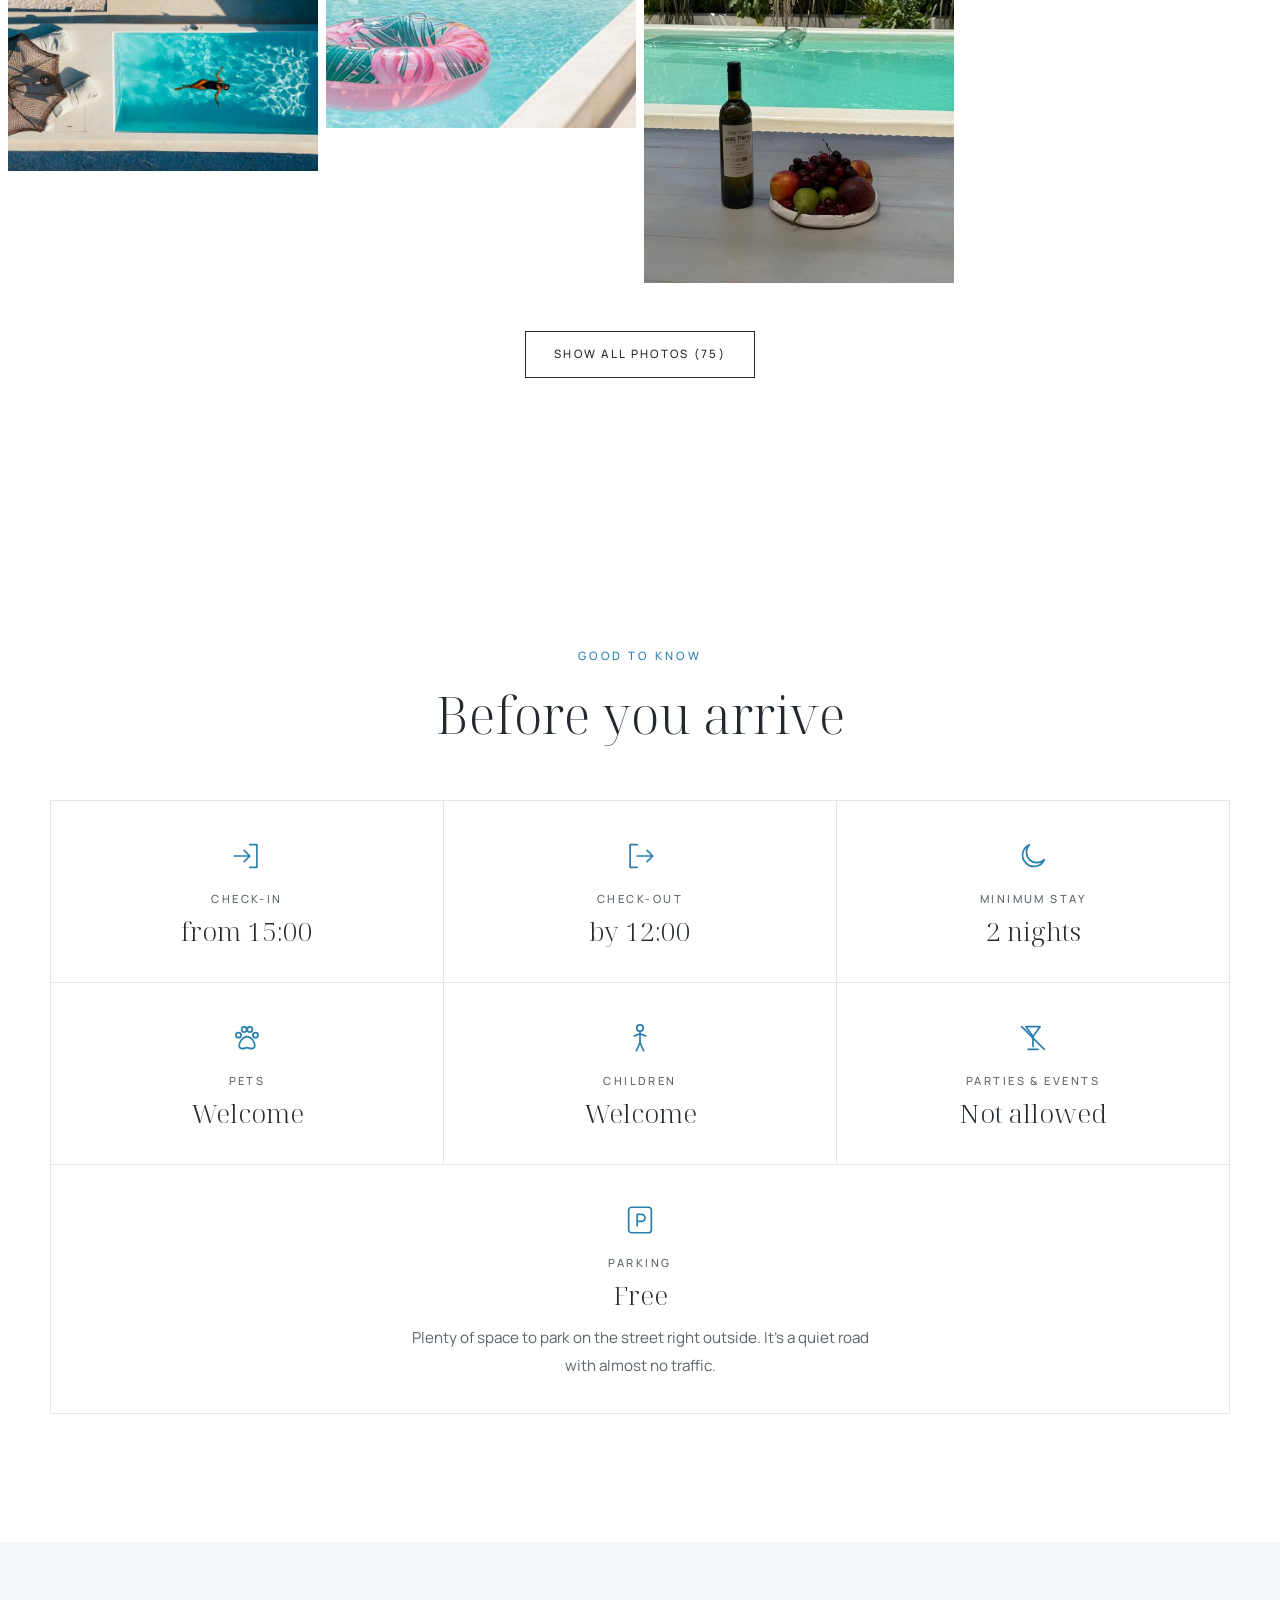
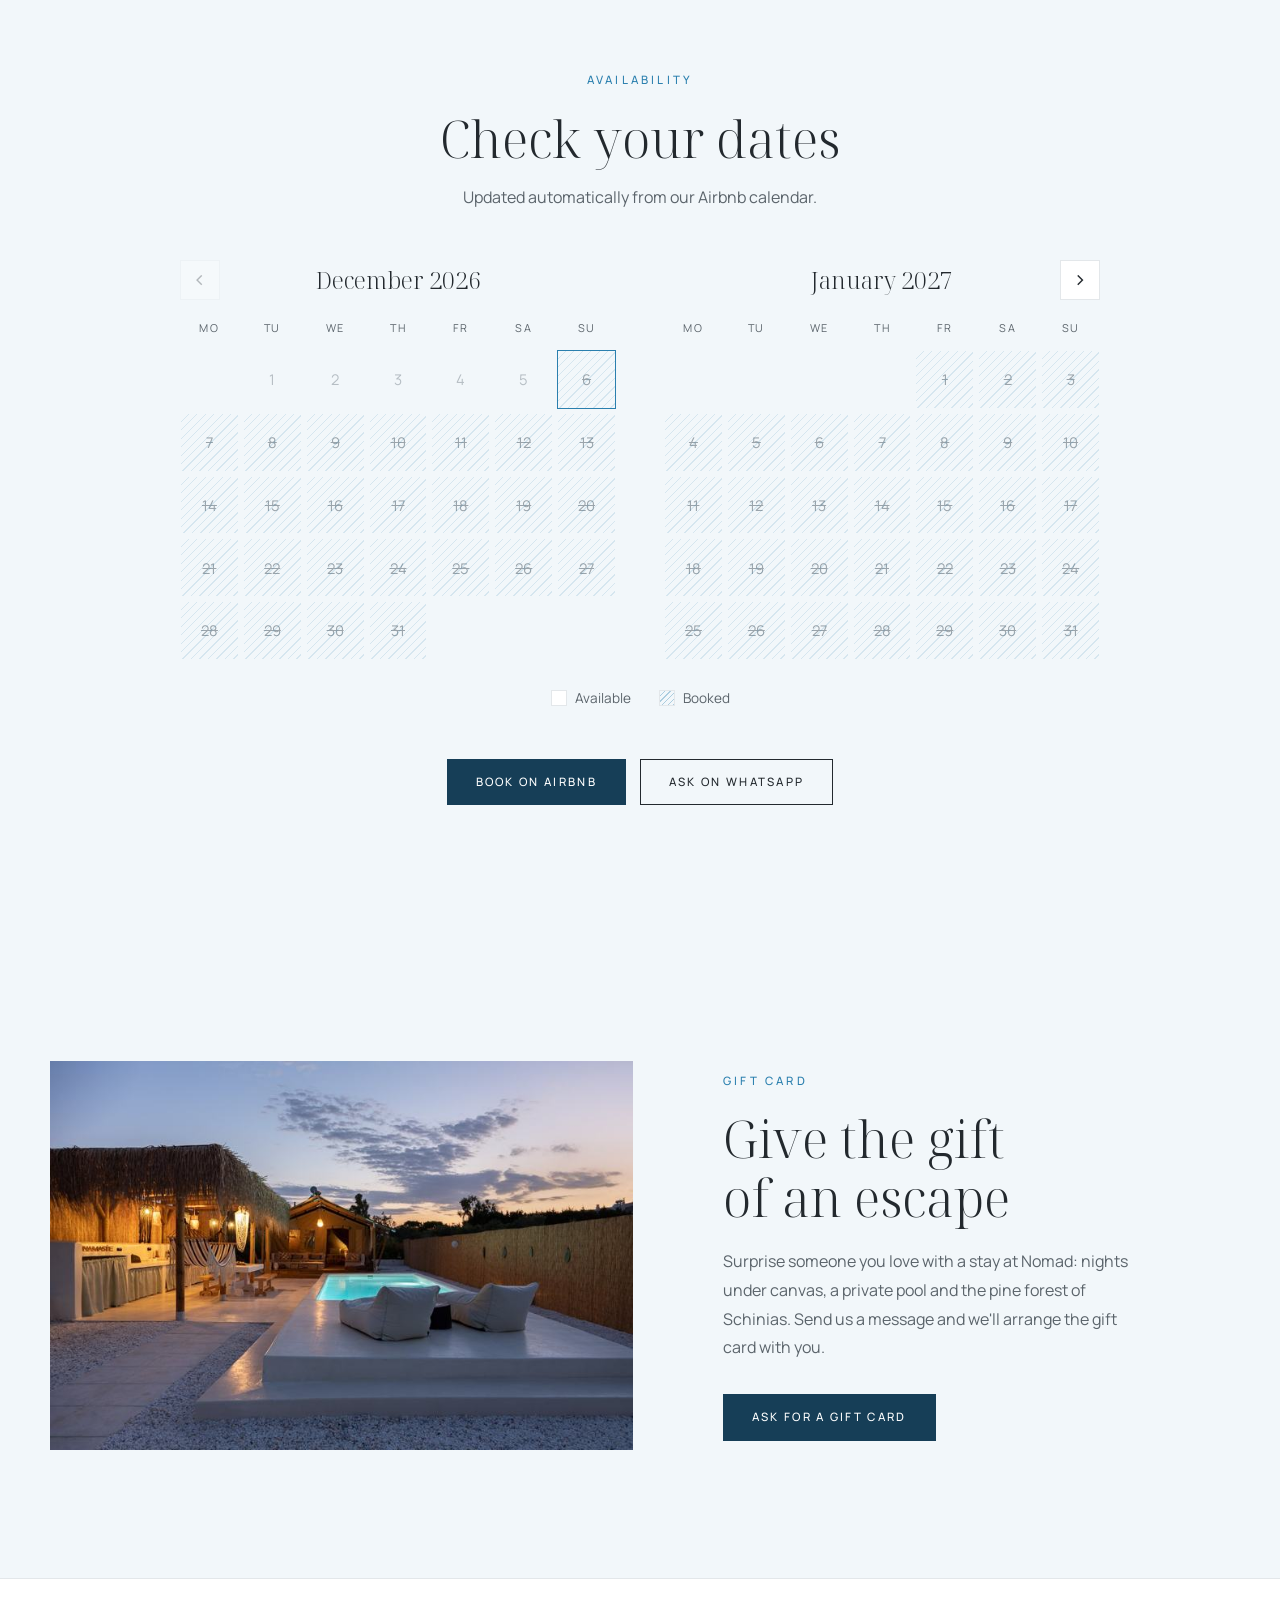
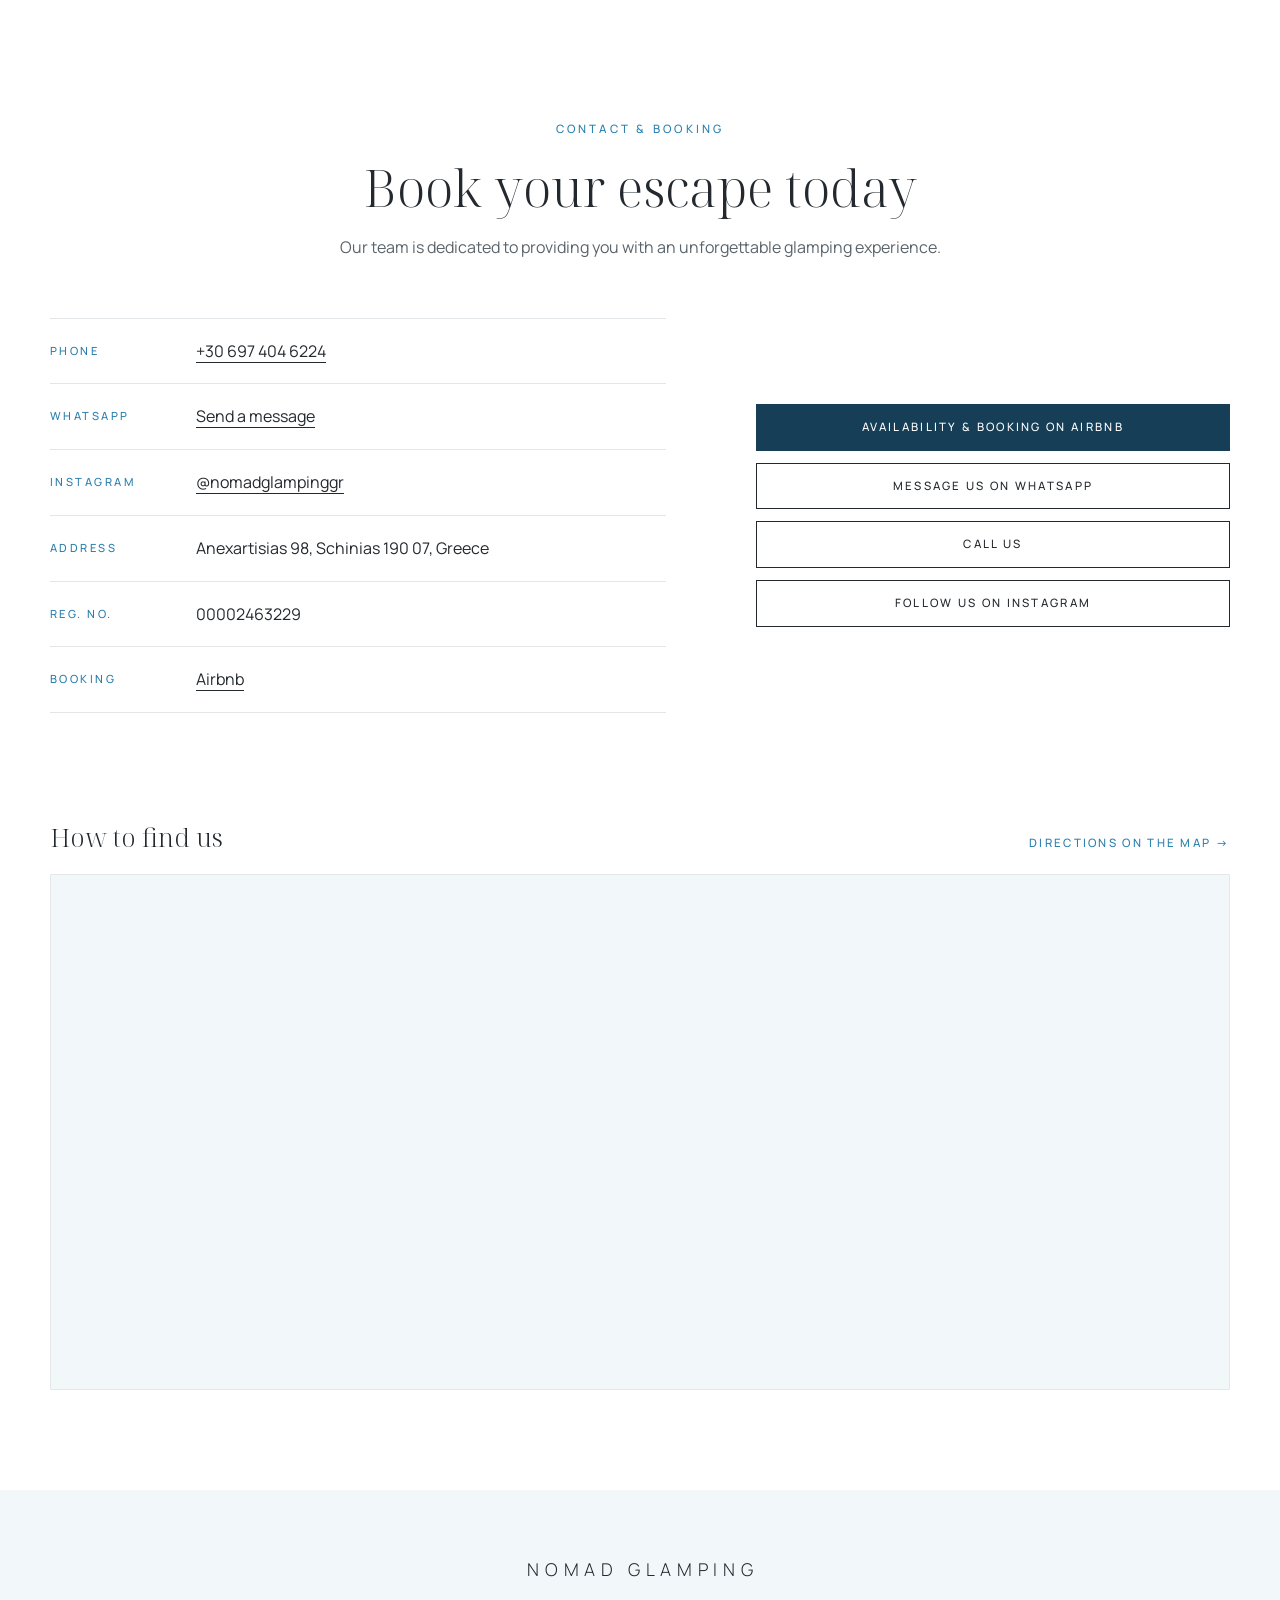
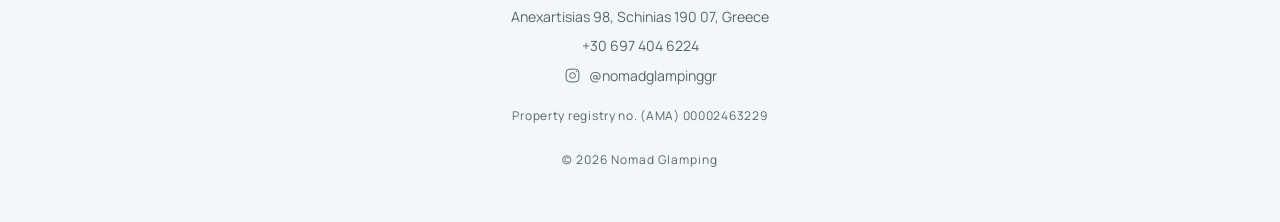
==== commit b607ba55: "Replace five older pool photos with new ones showing the planted borders Co-Authored-By: Claude Opus" ====
--- a/index.html
+++ b/index.html
@@ -205,10 +205,15 @@
       </div>
       <div class="grid" id="grid">
         <a href="assets/photos/nomad-06.jpg"><img src="assets/thumbs/nomad-06.jpg" width="720" height="480" loading="lazy" alt="Η σκηνή φωτισμένη δίπλα στην πισίνα" data-alt-en="The tent lit up beside the pool"></a>
+        <a href="assets/photos/nomad-77.jpg"><img src="assets/thumbs/nomad-77.jpg" width="540" height="720" loading="lazy" alt="Η πισίνα με την ομπρέλα και τα πουφ" data-alt-en="The pool with the parasol and beanbags"></a>
+        <a href="assets/photos/nomad-79.jpg"><img src="assets/thumbs/nomad-79.jpg" width="720" height="620" loading="lazy" alt="Η πισίνα ανάμεσα στο πράσινο" data-alt-en="The pool surrounded by greenery"></a>
         <a href="assets/photos/nomad-02.jpg"><img src="assets/thumbs/nomad-02.jpg" width="720" height="540" loading="lazy" alt="Η πισίνα από ψηλά" data-alt-en="The pool from above"></a>
         <a href="assets/photos/nomad-07.jpg"><img src="assets/thumbs/nomad-07.jpg" width="720" height="480" loading="lazy" alt="Το εσωτερικό της σκηνής" data-alt-en="Inside the tent"></a>
+        <a href="assets/photos/nomad-76.jpg"><img src="assets/thumbs/nomad-76.jpg" width="540" height="720" loading="lazy" alt="Φρούτα και κρασί δίπλα στην πισίνα" data-alt-en="Fruit and wine by the pool"></a>
         <a href="assets/photos/nomad-23.jpg"><img src="assets/thumbs/nomad-23.jpg" width="480" height="720" loading="lazy" alt="Η σκηνή και η πισίνα την ημέρα" data-alt-en="Tent and pool by day"></a>
         <a href="assets/photos/nomad-73.jpg"><img src="assets/thumbs/nomad-73.jpg" width="540" height="720" loading="lazy" alt="Το Day Bed Lounge το βράδυ, με τα φωτιστικά αναμμένα" data-alt-en="The Day Bed Lounge at night, with the lights on"></a>
+        <a href="assets/photos/nomad-78.jpg"><img src="assets/thumbs/nomad-78.jpg" width="540" height="720" loading="lazy" alt="Σκυλάκι δίπλα στην πισίνα" data-alt-en="A little dog by the pool"></a>
+        <a href="assets/photos/nomad-80.jpg"><img src="assets/thumbs/nomad-80.jpg" width="540" height="720" loading="lazy" alt="Κρασί και φρούτα στην άκρη της πισίνας" data-alt-en="Wine and fruit at the edge of the pool"></a>
         <a href="assets/photos/nomad-71.jpg"><img src="assets/thumbs/nomad-71.jpg" width="540" height="720" loading="lazy" alt="Το Day Bed Lounge μέσα στη μέρα, με τα δύο day beds" data-alt-en="The Day Bed Lounge by day, with its two day beds"></a>
         <a href="assets/photos/nomad-75.jpg"><img src="assets/thumbs/nomad-75.jpg" width="540" height="720" loading="lazy" alt="Θέα από το Day Bed Lounge προς τη φωτισμένη πισίνα" data-alt-en="View from the Day Bed Lounge to the lit pool"></a>
         <a href="assets/photos/nomad-04.jpg"><img src="assets/thumbs/nomad-04.jpg" width="720" height="480" loading="lazy" alt="Πισίνα και υπαίθρια κουζίνα το σούρουπο" data-alt-en="Pool and outdoor kitchen at dusk"></a>
@@ -221,14 +226,12 @@
         <a href="assets/photos/nomad-18.jpg"><img src="assets/thumbs/nomad-18.jpg" width="480" height="720" loading="lazy" alt="Τραπεζαρία δίπλα στην πισίνα" data-alt-en="Dining table by the pool"></a>
         <a href="assets/photos/nomad-01.jpg"><img src="assets/thumbs/nomad-01.jpg" width="480" height="720" loading="lazy" alt="Είσοδος με την πινακίδα Nomad Glamping" data-alt-en="Entrance with the Nomad Glamping sign"></a>
         <a href="assets/photos/nomad-17.jpg"><img src="assets/thumbs/nomad-17.jpg" width="720" height="480" loading="lazy" alt="Ο πάγκος της υπαίθριας κουζίνας" data-alt-en="Outdoor kitchen counter"></a>
-        <a href="assets/photos/nomad-22.jpg"><img src="assets/thumbs/nomad-22.jpg" width="479" height="720" loading="lazy" alt="Ξαπλώστρες δίπλα στην πισίνα" data-alt-en="Loungers by the pool"></a>
         <a href="assets/photos/nomad-11.jpg"><img src="assets/thumbs/nomad-11.jpg" width="480" height="720" loading="lazy" alt="Ντους" data-alt-en="Shower"></a>
         <a href="assets/photos/nomad-19.jpg"><img src="assets/thumbs/nomad-19.jpg" width="720" height="480" loading="lazy" alt="Η πισίνα και η πέργκολα" data-alt-en="Pool and pergola"></a>
         <a href="assets/photos/nomad-16.jpg"><img src="assets/thumbs/nomad-16.jpg" width="480" height="720" loading="lazy" alt="Στην υπαίθρια κουζίνα" data-alt-en="At the outdoor kitchen"></a>
         <a href="assets/photos/nomad-03.jpg"><img src="assets/thumbs/nomad-03.jpg" width="720" height="480" loading="lazy" alt="Η σκηνή και η πισίνα στο ηλιοβασίλεμα" data-alt-en="Tent and pool at sunset"></a>
         <a href="assets/photos/nomad-24.jpg"><img src="assets/thumbs/nomad-24.jpg" width="540" height="720" loading="lazy" alt="Δροσερό ποτό στον ήλιο" data-alt-en="A cool drink in the sun"></a>
         <a href="assets/photos/nomad-20.jpg"><img src="assets/thumbs/nomad-20.jpg" width="720" height="480" loading="lazy" alt="Υπαίθρια κουζίνα με ψυγείο" data-alt-en="Outdoor kitchen with fridge"></a>
-        <a href="assets/photos/nomad-27.jpg"><img src="assets/thumbs/nomad-27.jpg" width="480" height="720" loading="lazy" alt="Ομπρέλα και ξαπλώστρες" data-alt-en="Parasol and loungers"></a>
         <a href="assets/photos/nomad-12.jpg"><img src="assets/thumbs/nomad-12.jpg" width="480" height="720" loading="lazy" alt="Ντους με πετσέτες" data-alt-en="Shower with towels"></a>
         <a href="assets/photos/nomad-25.jpg"><img src="assets/thumbs/nomad-25.jpg" width="480" height="720" loading="lazy" alt="Καφές και φρούτα στην κουζίνα" data-alt-en="Coffee and fruit in the kitchen"></a>
         <a href="assets/photos/nomad-21.jpg"><img src="assets/thumbs/nomad-21.jpg" width="480" height="720" loading="lazy" alt="Η κουζίνα κάτω από την πέργκολα" data-alt-en="Kitchen under the pergola"></a>
@@ -239,8 +242,6 @@
         <a href="assets/photos/nomad-30.jpg"><img src="assets/thumbs/nomad-30.jpg" width="720" height="480" loading="lazy" alt="Η σκηνή με την πισίνα" data-alt-en="The tent with the pool"></a>
         <a href="assets/photos/nomad-31.jpg"><img src="assets/thumbs/nomad-31.jpg" width="720" height="480" loading="lazy" alt="Η πισίνα, η πέργκολα και η σκηνή" data-alt-en="Pool, pergola and tent"></a>
         <a href="assets/photos/nomad-32.jpg"><img src="assets/thumbs/nomad-32.jpg" width="720" height="480" loading="lazy" alt="Ο χώρος γύρω από την πισίνα" data-alt-en="The area around the pool"></a>
-        <a href="assets/photos/nomad-33.jpg"><img src="assets/thumbs/nomad-33.jpg" width="720" height="540" loading="lazy" alt="Ο χώρος το απόγευμα" data-alt-en="The property in the afternoon"></a>
-        <a href="assets/photos/nomad-34.jpg"><img src="assets/thumbs/nomad-34.jpg" width="480" height="720" loading="lazy" alt="Ομπρέλα και μαξιλάρες στην πισίνα" data-alt-en="Parasol and beanbags by the pool"></a>
         <a href="assets/photos/nomad-35.jpg"><img src="assets/thumbs/nomad-35.jpg" width="720" height="480" loading="lazy" alt="Χαλάρωση δίπλα στην πισίνα" data-alt-en="Relaxing by the pool"></a>
         <a href="assets/photos/nomad-36.jpg"><img src="assets/thumbs/nomad-36.jpg" width="540" height="720" loading="lazy" alt="Πισίνα και ξαπλώστρες στο ηλιοβασίλεμα" data-alt-en="Pool and loungers at sunset"></a>
         <a href="assets/photos/nomad-37.jpg"><img src="assets/thumbs/nomad-37.jpg" width="720" height="540" loading="lazy" alt="Κολύμπι στην πισίνα, από ψηλά" data-alt-en="Swimming in the pool, from above"></a>
@@ -249,7 +250,6 @@
         <a href="assets/photos/nomad-40.jpg"><img src="assets/thumbs/nomad-40.jpg" width="720" height="540" loading="lazy" alt="Σαμπρέλα στην πισίνα, από ψηλά" data-alt-en="A float in the pool, from above"></a>
         <a href="assets/photos/nomad-41.jpg"><img src="assets/thumbs/nomad-41.jpg" width="540" height="720" loading="lazy" alt="Σκυλάκι δίπλα στην πισίνα" data-alt-en="A little dog by the pool"></a>
         <a href="assets/photos/nomad-42.jpg"><img src="assets/thumbs/nomad-42.jpg" width="540" height="720" loading="lazy" alt="Σκυλάκι σε μαξιλάρα δίπλα στην πισίνα" data-alt-en="A little dog on a beanbag by the pool"></a>
-        <a href="assets/photos/nomad-43.jpg"><img src="assets/thumbs/nomad-43.jpg" width="540" height="720" loading="lazy" alt="Σκυλάκι στη μαξιλάρα" data-alt-en="A little dog on a beanbag"></a>
         <a href="assets/photos/nomad-44.jpg"><img src="assets/thumbs/nomad-44.jpg" width="480" height="720" loading="lazy" alt="Ποτήρι και κεράσια δίπλα στην πισίνα" data-alt-en="A glass and cherries by the pool"></a>
         <a href="assets/photos/nomad-45.jpg"><img src="assets/thumbs/nomad-45.jpg" width="480" height="720" loading="lazy" alt="Φρέσκες ντομάτες" data-alt-en="Fresh tomatoes"></a>
         <a href="assets/photos/nomad-46.jpg"><img src="assets/thumbs/nomad-46.jpg" width="480" height="720" loading="lazy" alt="Ο πάγκος της κουζίνας με λάδι και ντομάτες" data-alt-en="Kitchen counter with oil and tomatoes"></a>
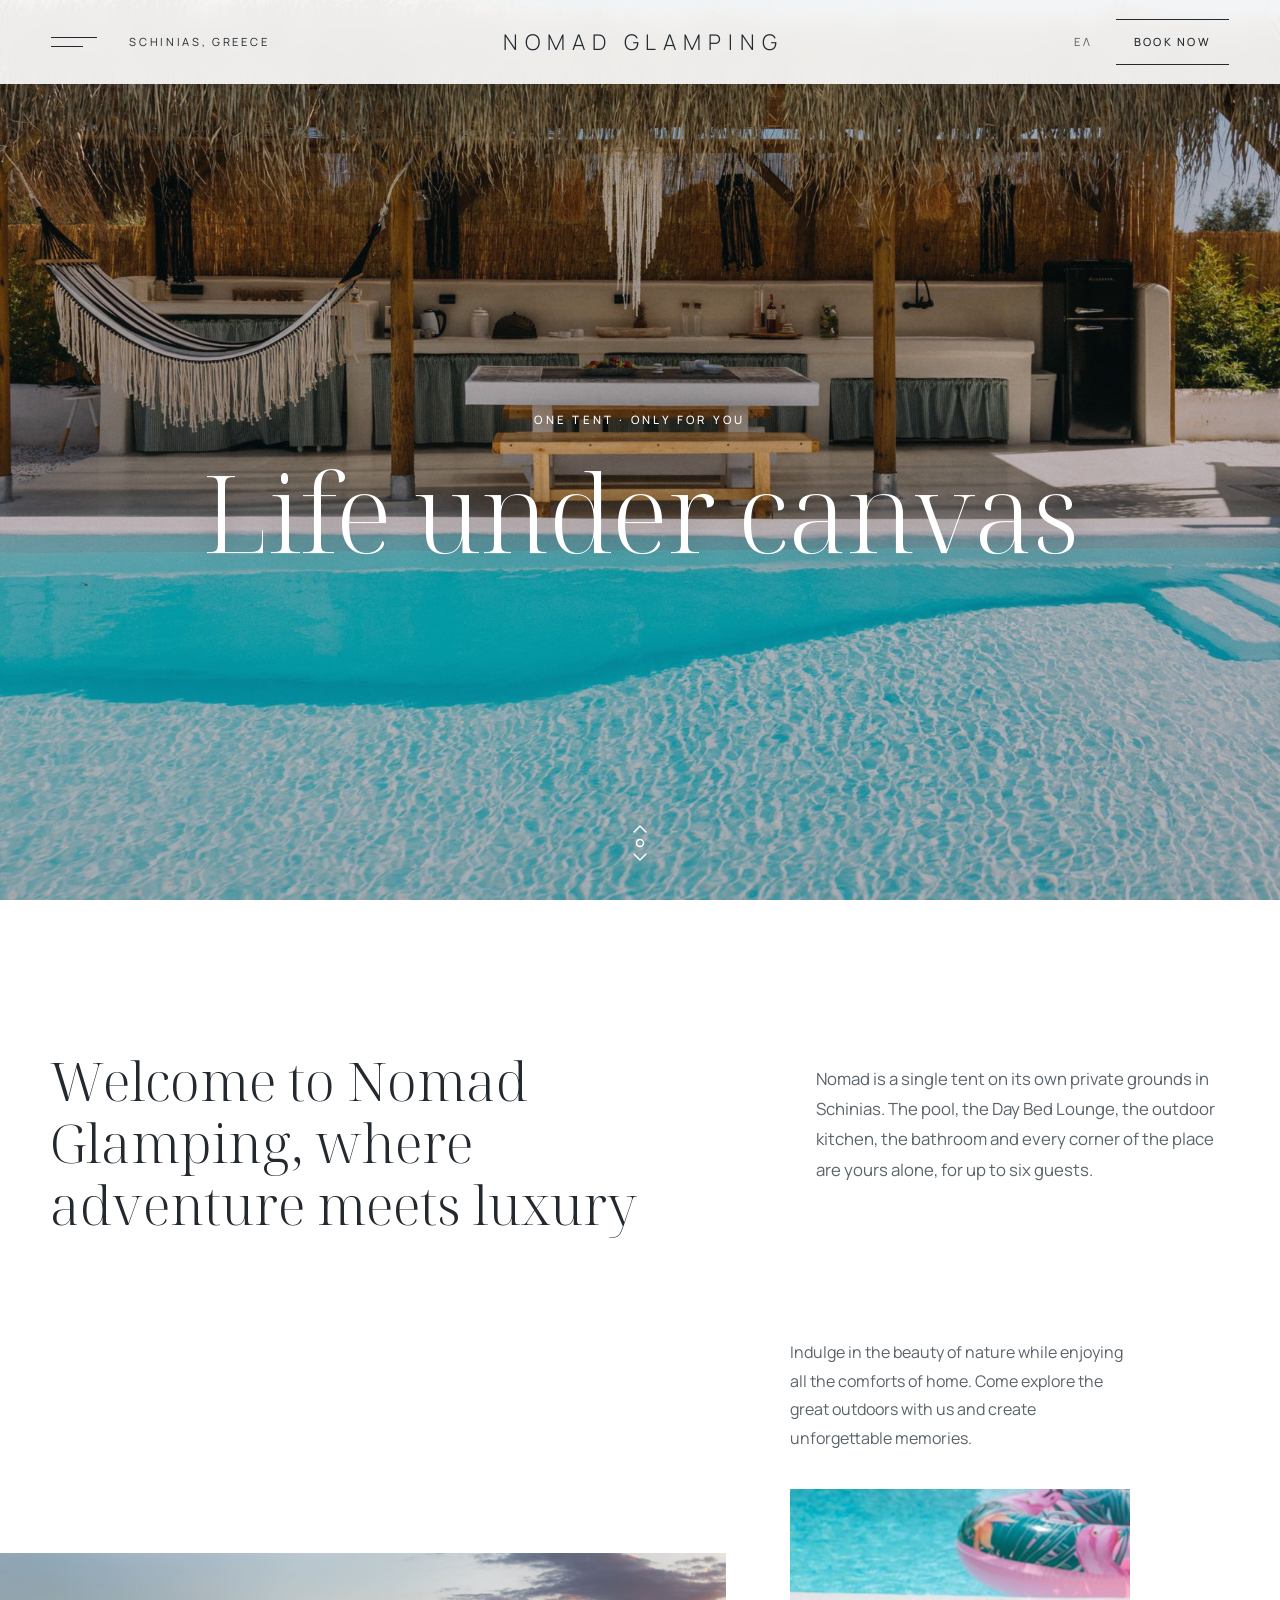
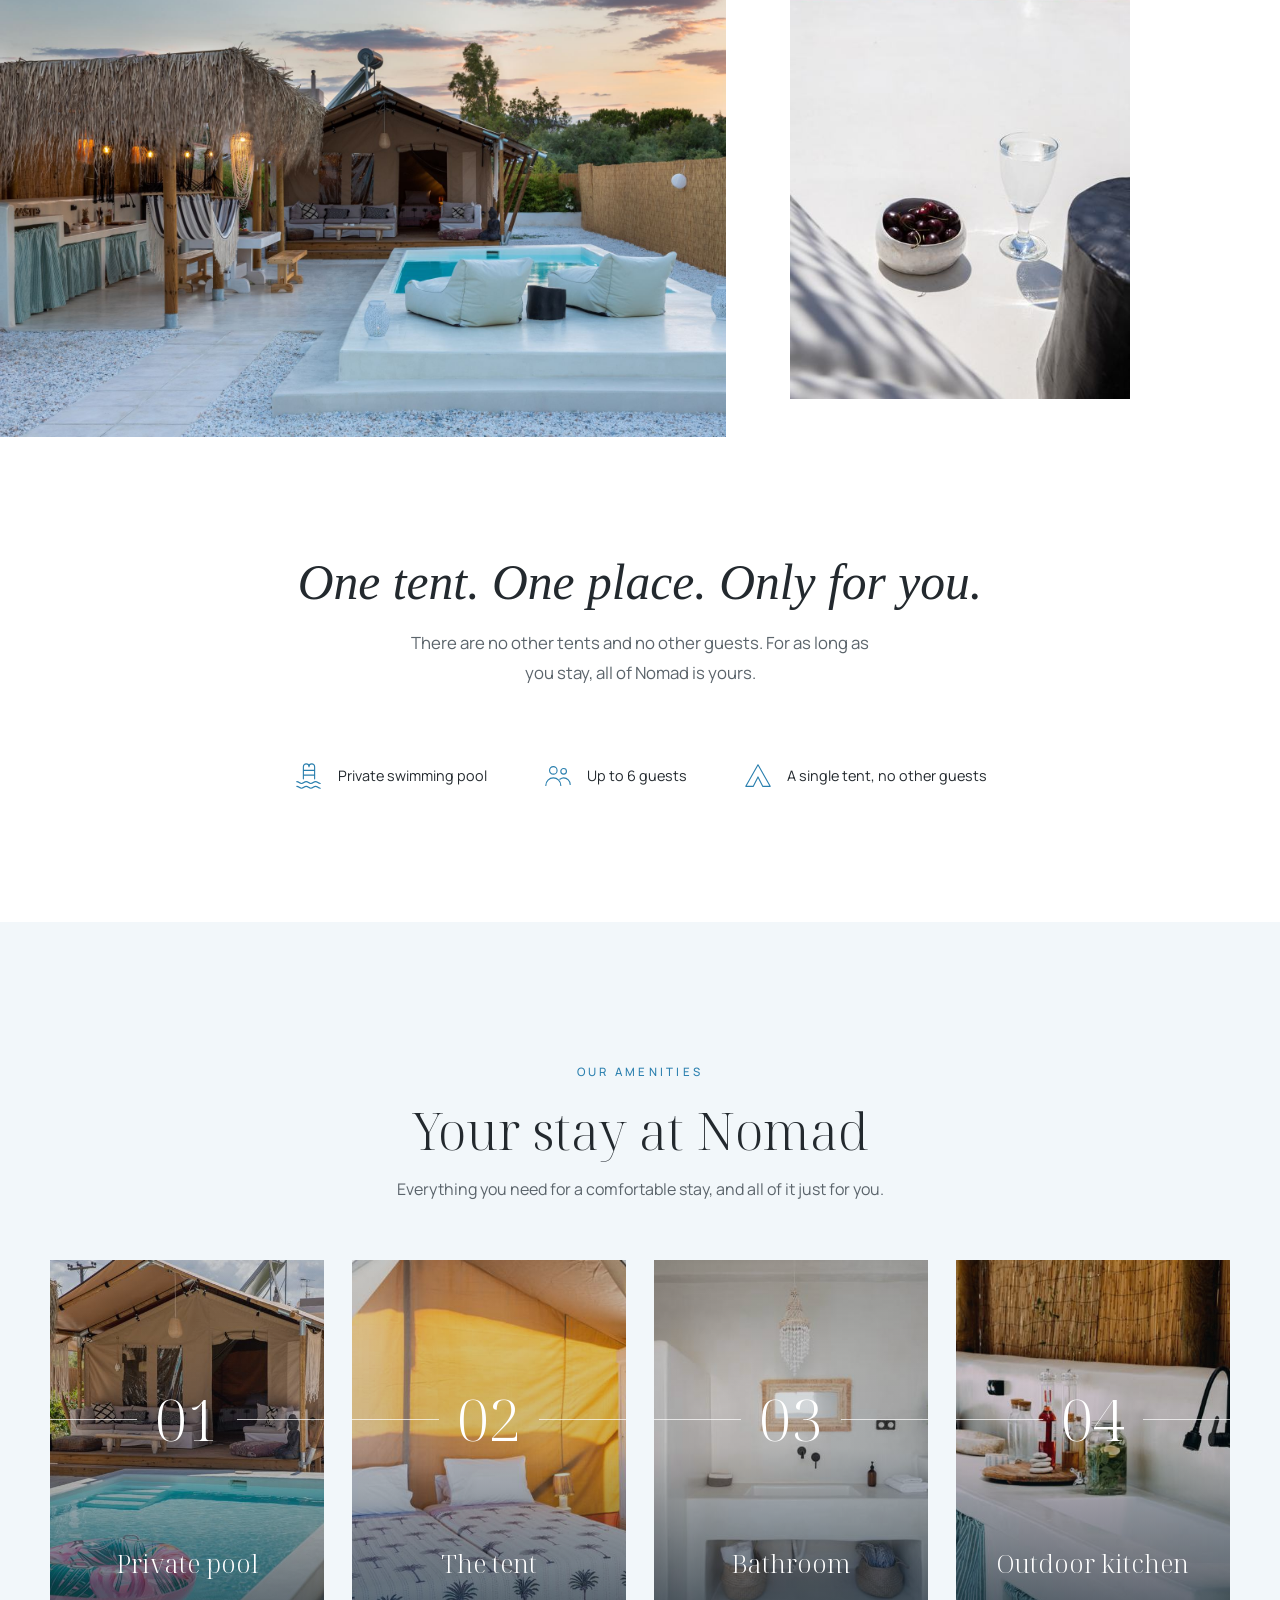
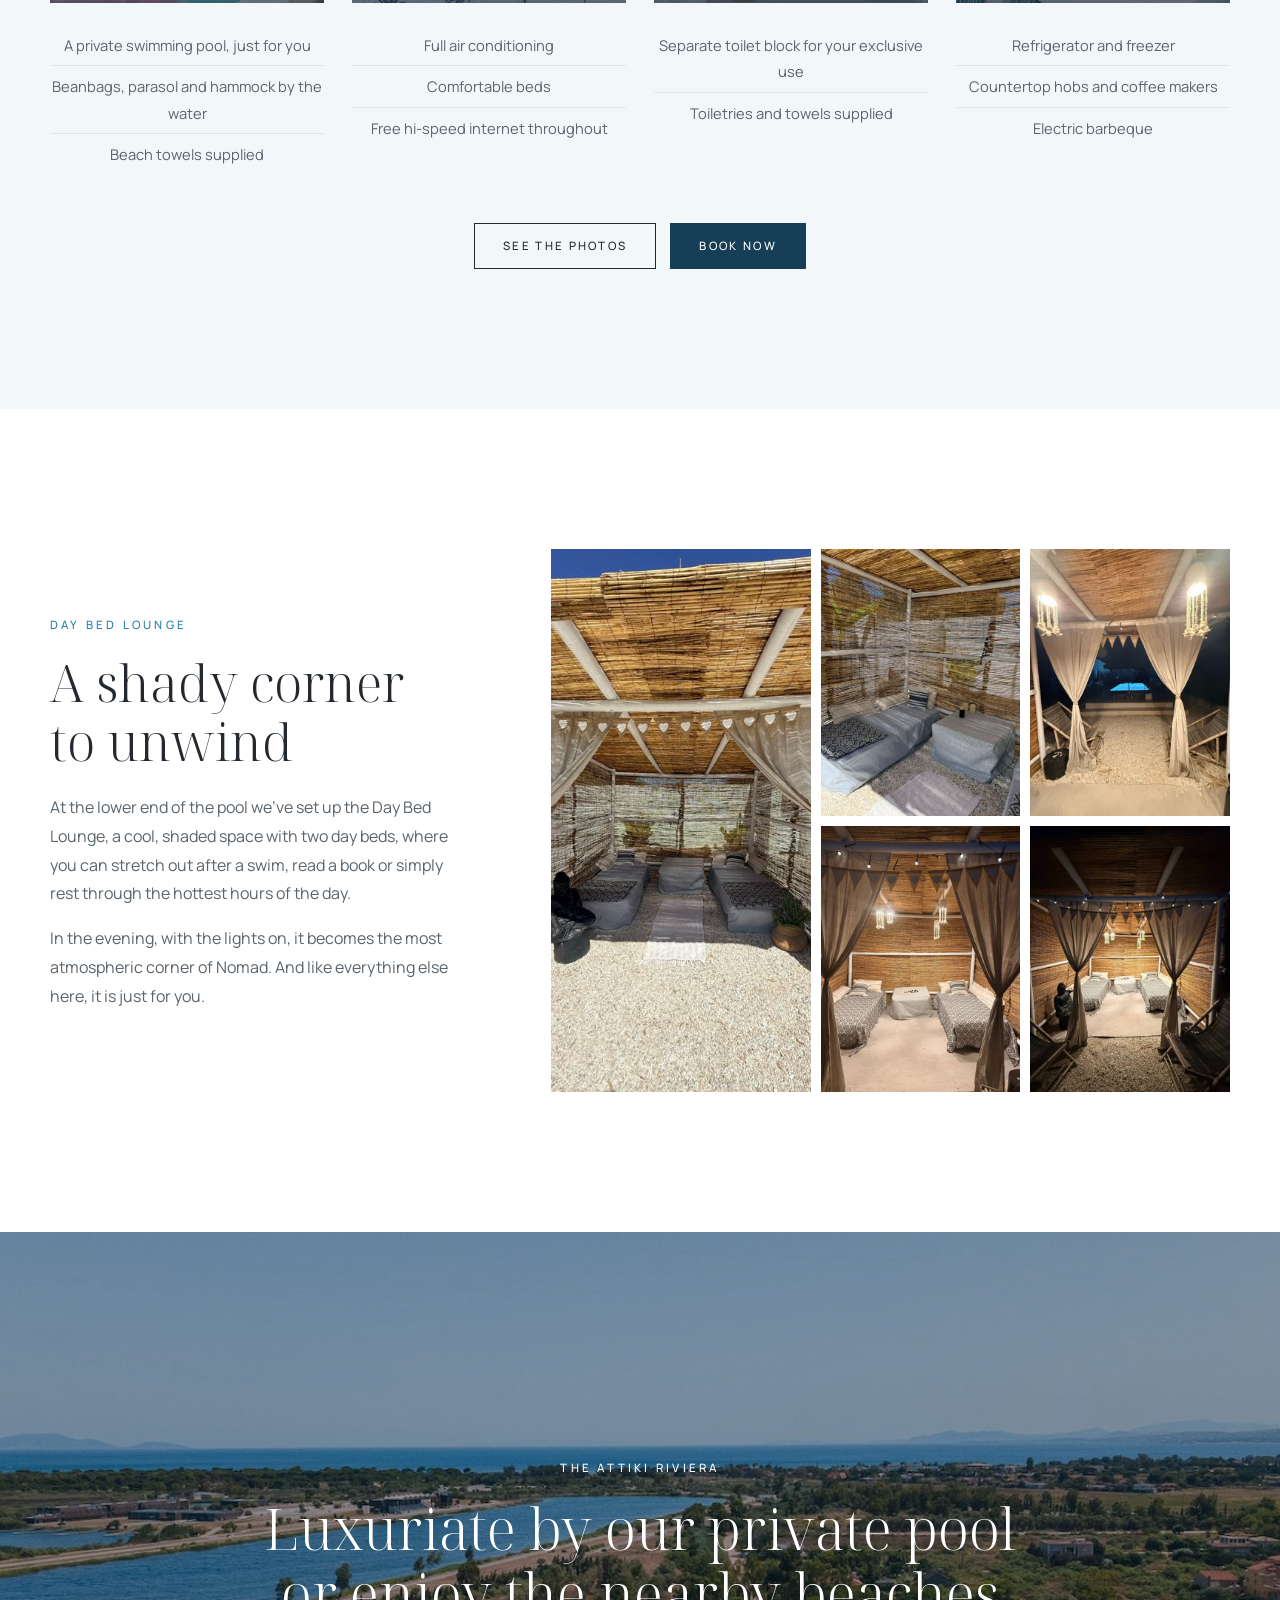
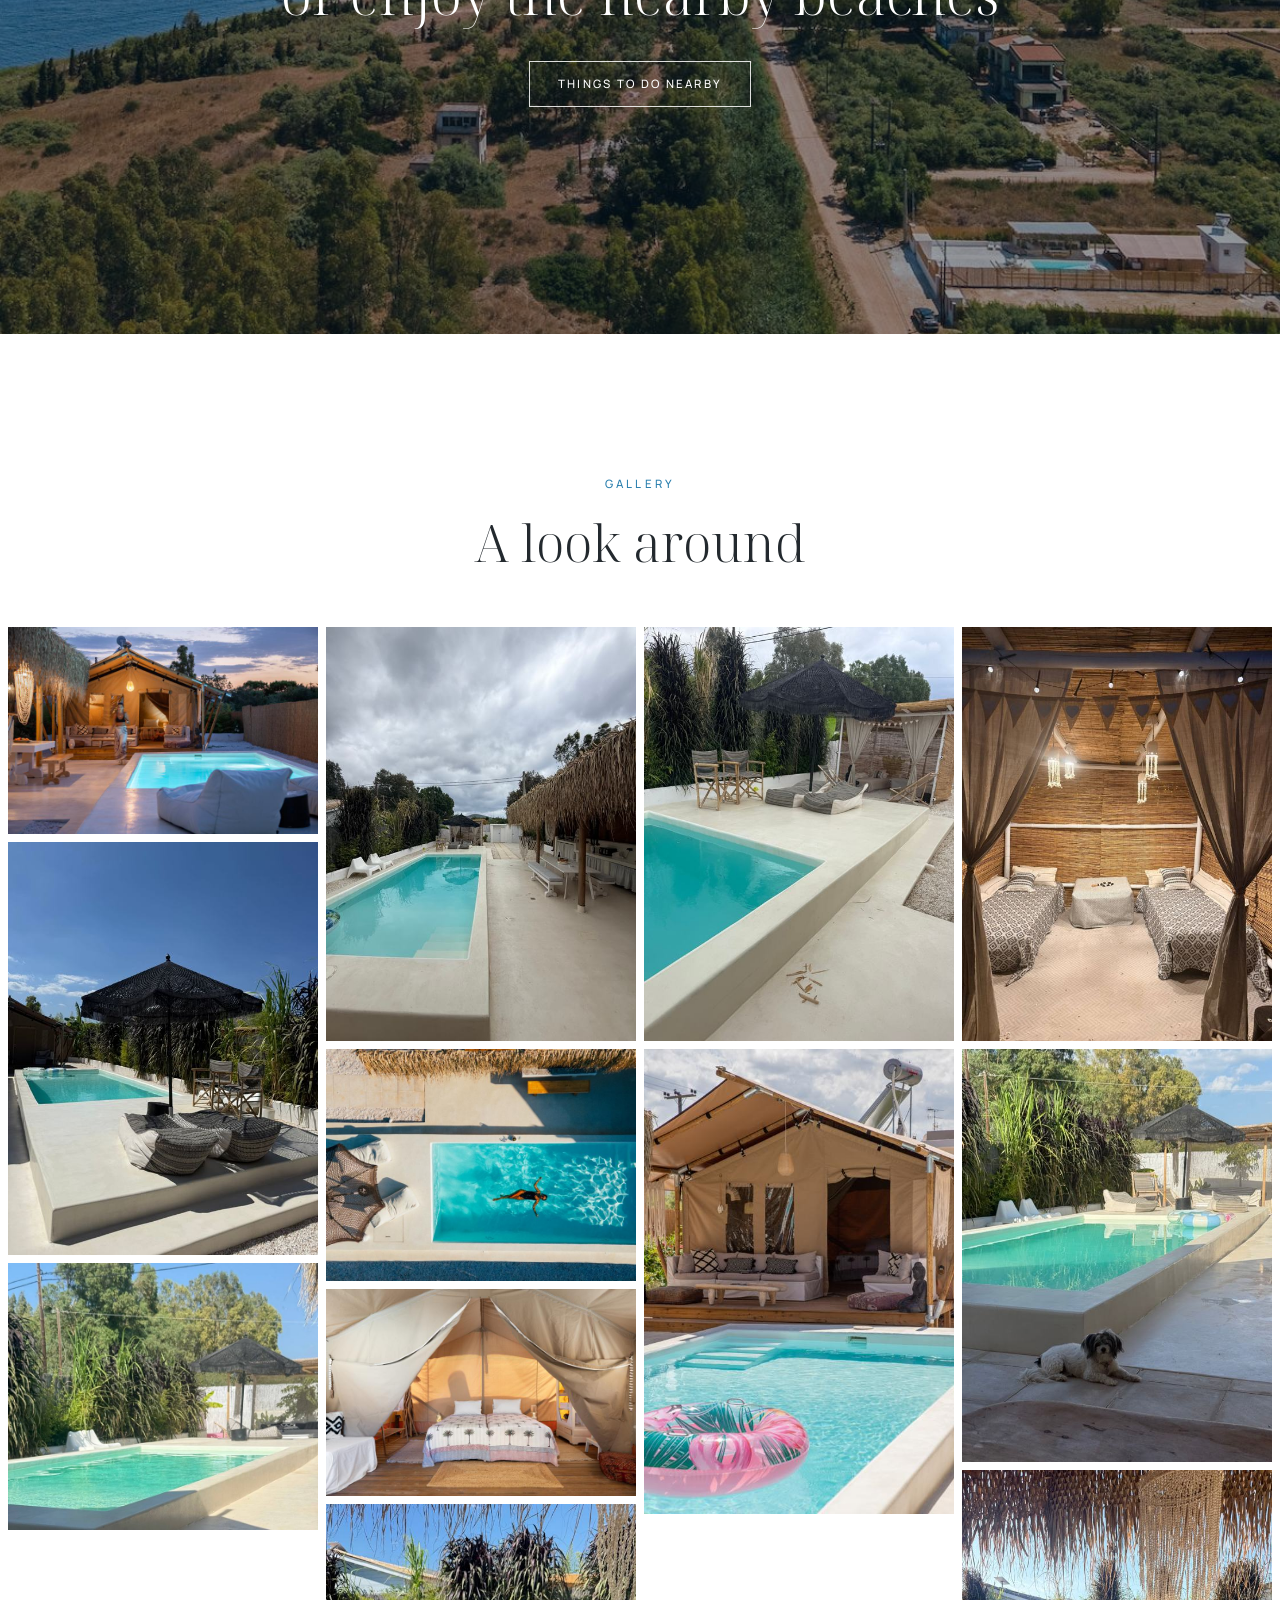
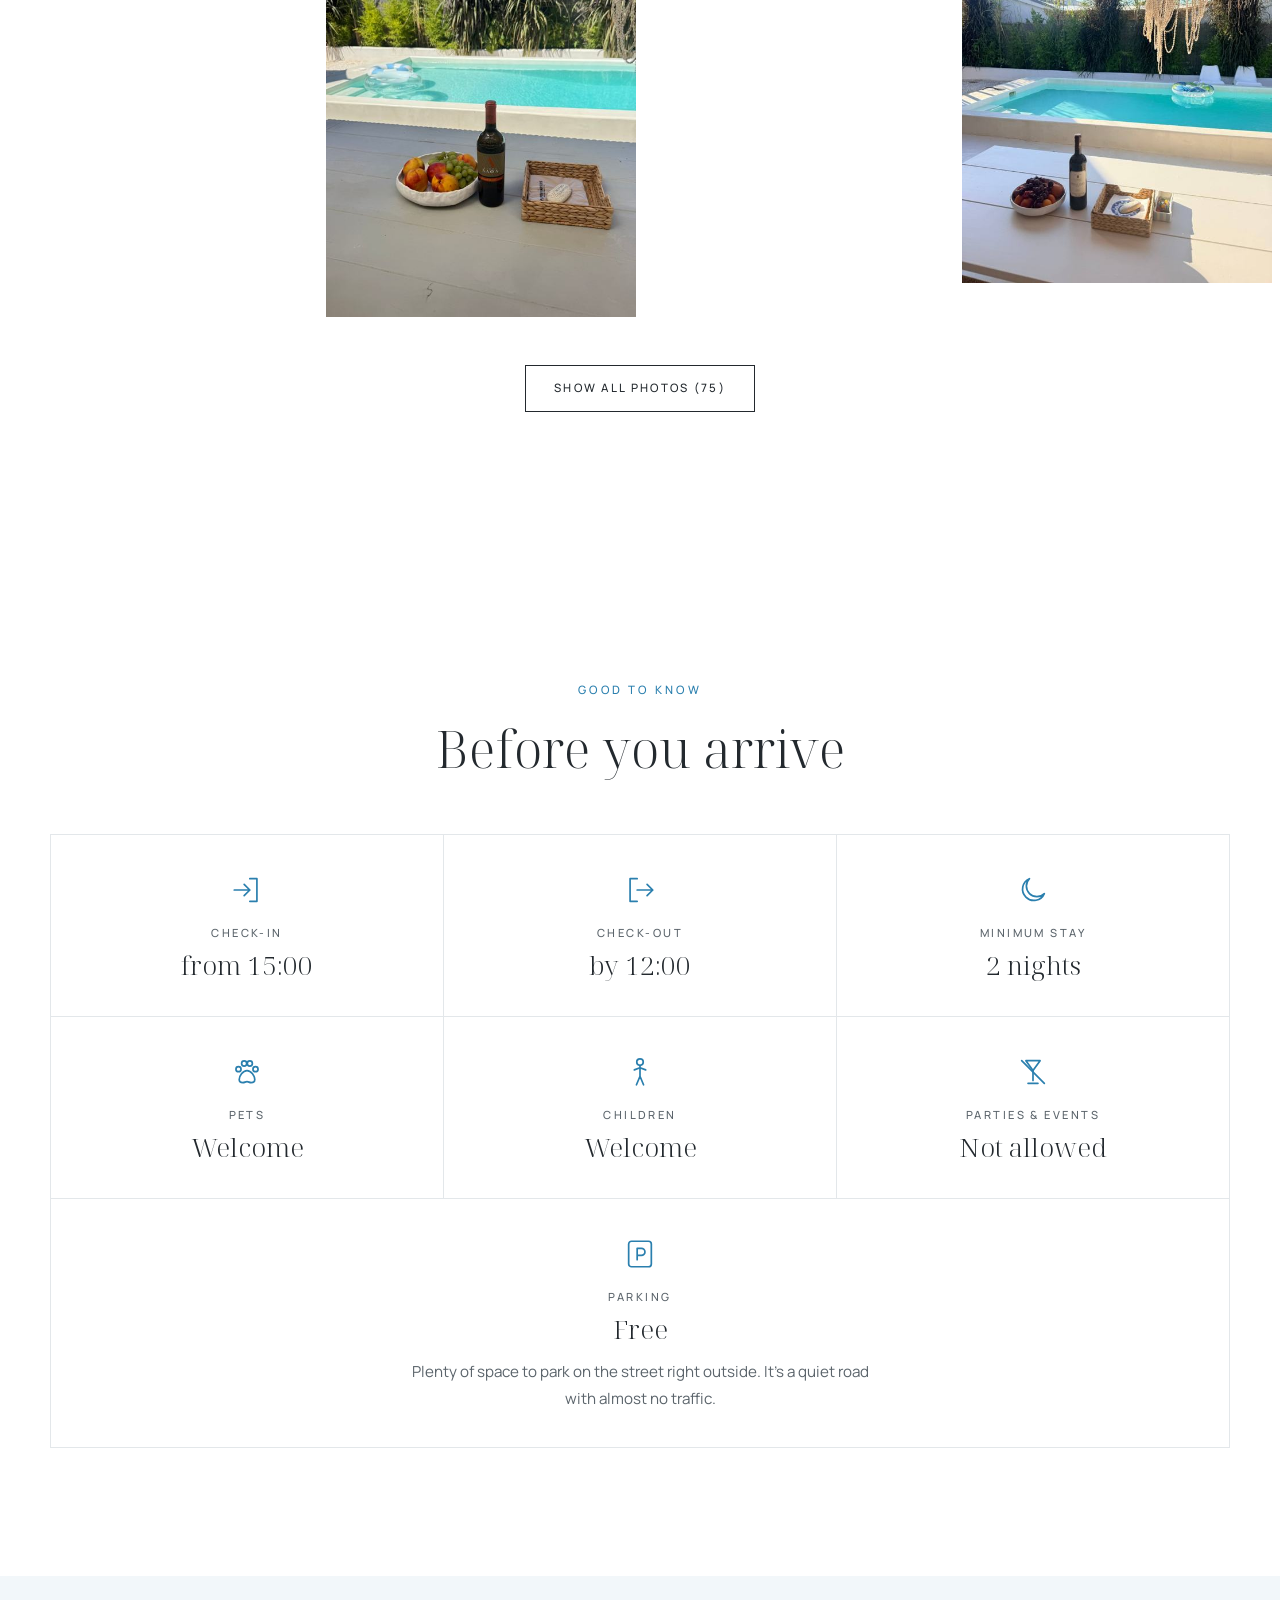
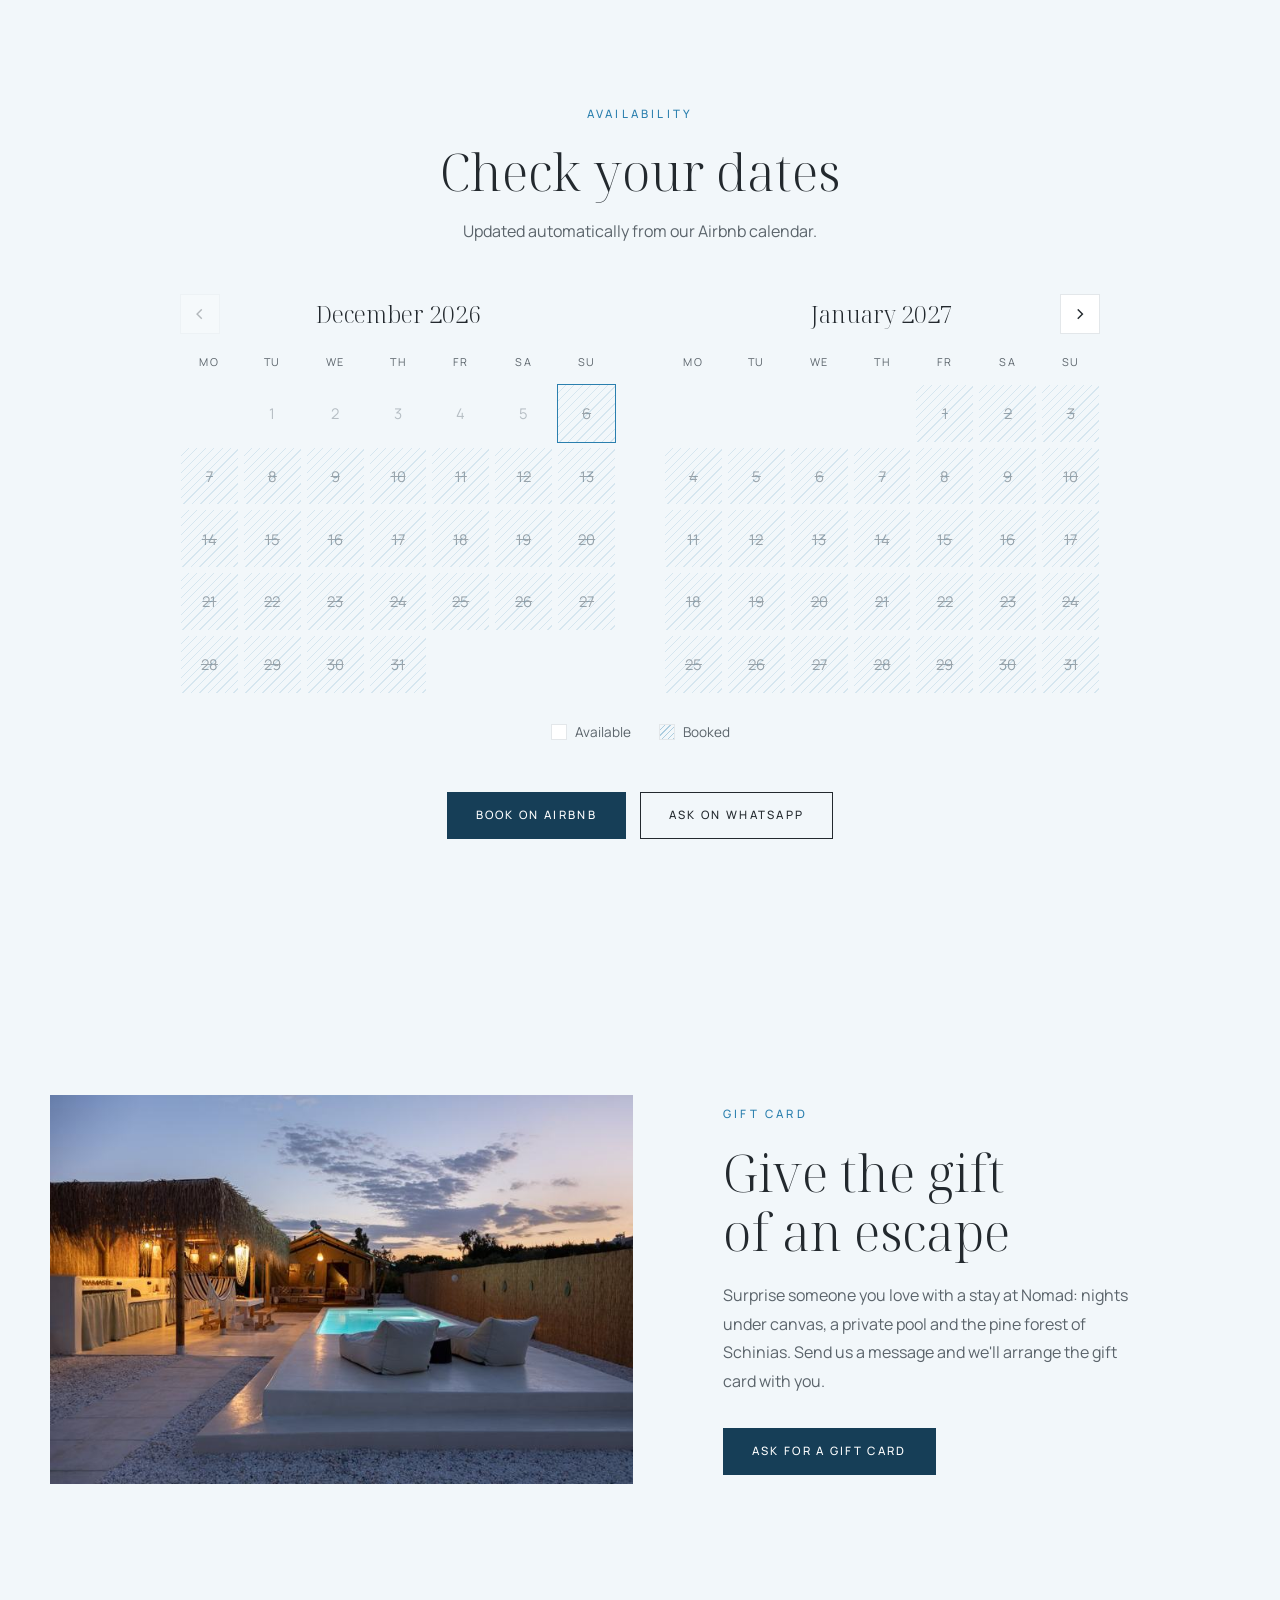
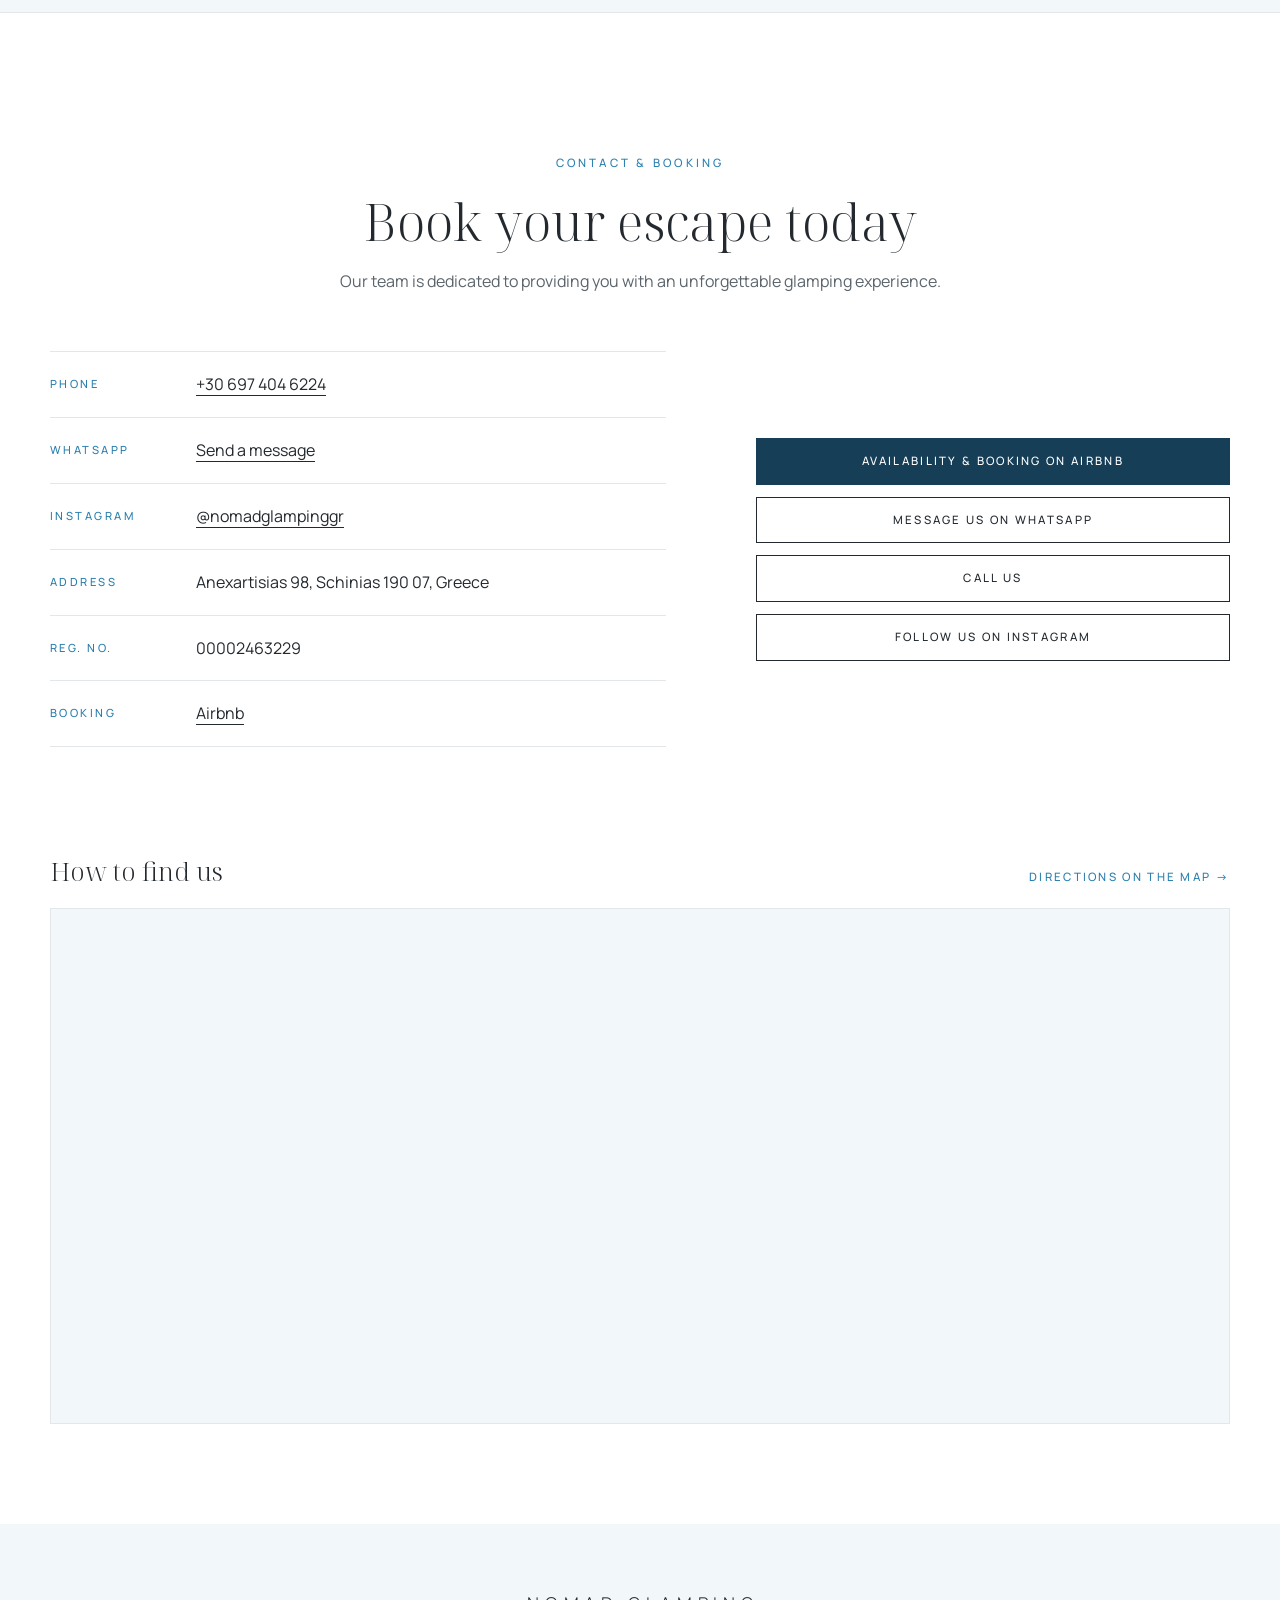
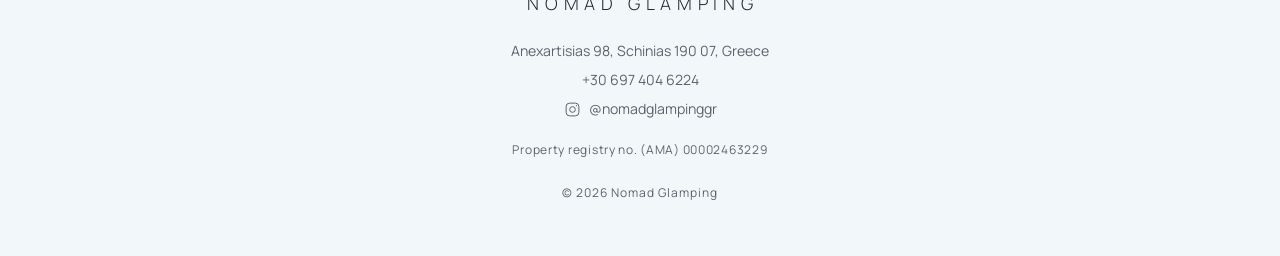
==== commit 8b3a07bb: "Replace four more older pool photos with new ones Co-Authored-By: Claude Opus 5.5 <noreply@anthropic" ====
--- a/index.html
+++ b/index.html
@@ -207,12 +207,16 @@
         <a href="assets/photos/nomad-06.jpg"><img src="assets/thumbs/nomad-06.jpg" width="720" height="480" loading="lazy" alt="Η σκηνή φωτισμένη δίπλα στην πισίνα" data-alt-en="The tent lit up beside the pool"></a>
         <a href="assets/photos/nomad-77.jpg"><img src="assets/thumbs/nomad-77.jpg" width="540" height="720" loading="lazy" alt="Η πισίνα με την ομπρέλα και τα πουφ" data-alt-en="The pool with the parasol and beanbags"></a>
         <a href="assets/photos/nomad-79.jpg"><img src="assets/thumbs/nomad-79.jpg" width="720" height="620" loading="lazy" alt="Η πισίνα ανάμεσα στο πράσινο" data-alt-en="The pool surrounded by greenery"></a>
+        <a href="assets/photos/nomad-81.jpg"><img src="assets/thumbs/nomad-81.jpg" width="540" height="720" loading="lazy" alt="Η πισίνα και η υπαίθρια κουζίνα, με το Day Bed Lounge στο βάθος" data-alt-en="The pool and outdoor kitchen, with the Day Bed Lounge at the far end"></a>
         <a href="assets/photos/nomad-02.jpg"><img src="assets/thumbs/nomad-02.jpg" width="720" height="540" loading="lazy" alt="Η πισίνα από ψηλά" data-alt-en="The pool from above"></a>
         <a href="assets/photos/nomad-07.jpg"><img src="assets/thumbs/nomad-07.jpg" width="720" height="480" loading="lazy" alt="Το εσωτερικό της σκηνής" data-alt-en="Inside the tent"></a>
         <a href="assets/photos/nomad-76.jpg"><img src="assets/thumbs/nomad-76.jpg" width="540" height="720" loading="lazy" alt="Φρούτα και κρασί δίπλα στην πισίνα" data-alt-en="Fruit and wine by the pool"></a>
+        <a href="assets/photos/nomad-82.jpg"><img src="assets/thumbs/nomad-82.jpg" width="540" height="720" loading="lazy" alt="Πουφ και ομπρέλα δίπλα στο Day Bed Lounge" data-alt-en="Beanbags and parasol next to the Day Bed Lounge"></a>
         <a href="assets/photos/nomad-23.jpg"><img src="assets/thumbs/nomad-23.jpg" width="480" height="720" loading="lazy" alt="Η σκηνή και η πισίνα την ημέρα" data-alt-en="Tent and pool by day"></a>
         <a href="assets/photos/nomad-73.jpg"><img src="assets/thumbs/nomad-73.jpg" width="540" height="720" loading="lazy" alt="Το Day Bed Lounge το βράδυ, με τα φωτιστικά αναμμένα" data-alt-en="The Day Bed Lounge at night, with the lights on"></a>
         <a href="assets/photos/nomad-78.jpg"><img src="assets/thumbs/nomad-78.jpg" width="540" height="720" loading="lazy" alt="Σκυλάκι δίπλα στην πισίνα" data-alt-en="A little dog by the pool"></a>
+        <a href="assets/photos/nomad-83.jpg"><img src="assets/thumbs/nomad-83.jpg" width="540" height="720" loading="lazy" alt="Κρασί και φρούτα κάτω από την πέργκολα, με θέα την πισίνα" data-alt-en="Wine and fruit under the pergola, looking out to the pool"></a>
+        <a href="assets/photos/nomad-84.jpg"><img src="assets/thumbs/nomad-84.jpg" width="540" height="720" loading="lazy" alt="Ξαπλώστρες ανάμεσα στα φυτά, δίπλα στην πισίνα" data-alt-en="Loungers among the plants by the pool"></a>
         <a href="assets/photos/nomad-80.jpg"><img src="assets/thumbs/nomad-80.jpg" width="540" height="720" loading="lazy" alt="Κρασί και φρούτα στην άκρη της πισίνας" data-alt-en="Wine and fruit at the edge of the pool"></a>
         <a href="assets/photos/nomad-71.jpg"><img src="assets/thumbs/nomad-71.jpg" width="540" height="720" loading="lazy" alt="Το Day Bed Lounge μέσα στη μέρα, με τα δύο day beds" data-alt-en="The Day Bed Lounge by day, with its two day beds"></a>
         <a href="assets/photos/nomad-75.jpg"><img src="assets/thumbs/nomad-75.jpg" width="540" height="720" loading="lazy" alt="Θέα από το Day Bed Lounge προς τη φωτισμένη πισίνα" data-alt-en="View from the Day Bed Lounge to the lit pool"></a>
@@ -220,7 +224,6 @@
         <a href="assets/photos/nomad-08.jpg"><img src="assets/thumbs/nomad-08.jpg" width="720" height="480" loading="lazy" alt="Τα κρεβάτια της σκηνής" data-alt-en="Beds inside the tent"></a>
         <a href="assets/photos/nomad-14.jpg"><img src="assets/thumbs/nomad-14.jpg" width="720" height="480" loading="lazy" alt="Αιώρα κάτω από την πέργκολα" data-alt-en="Hammock under the pergola"></a>
         <a href="assets/photos/nomad-10.jpg"><img src="assets/thumbs/nomad-10.jpg" width="720" height="480" loading="lazy" alt="Το μπάνιο" data-alt-en="The bathroom"></a>
-        <a href="assets/photos/nomad-26.jpg"><img src="assets/thumbs/nomad-26.jpg" width="720" height="540" loading="lazy" alt="Ο χώρος από ψηλά" data-alt-en="The property from above"></a>
         <a href="assets/photos/nomad-15.jpg"><img src="assets/thumbs/nomad-15.jpg" width="720" height="480" loading="lazy" alt="Αιώρα δίπλα στην πισίνα" data-alt-en="Hammock by the pool"></a>
         <a href="assets/photos/nomad-09.jpg"><img src="assets/thumbs/nomad-09.jpg" width="720" height="480" loading="lazy" alt="Καθιστικό και κρεβάτια στη σκηνή" data-alt-en="Lounge area and beds in the tent"></a>
         <a href="assets/photos/nomad-18.jpg"><img src="assets/thumbs/nomad-18.jpg" width="480" height="720" loading="lazy" alt="Τραπεζαρία δίπλα στην πισίνα" data-alt-en="Dining table by the pool"></a>
@@ -238,10 +241,7 @@
         <a href="assets/photos/nomad-28.jpg"><img src="assets/thumbs/nomad-28.jpg" width="480" height="720" loading="lazy" alt="Γραφείο και κλιματιστικό στη σκηνή" data-alt-en="Desk and air conditioning in the tent"></a>
         <a href="assets/photos/nomad-13.jpg"><img src="assets/thumbs/nomad-13.jpg" width="480" height="720" loading="lazy" alt="Ο χώρος του ντους" data-alt-en="Shower area"></a>
         <a href="assets/photos/nomad-05.jpg"><img src="assets/thumbs/nomad-05.jpg" width="720" height="480" loading="lazy" alt="Η πινακίδα στην είσοδο" data-alt-en="Sign at the entrance"></a>
-        <a href="assets/photos/nomad-29.jpg"><img src="assets/thumbs/nomad-29.jpg" width="720" height="480" loading="lazy" alt="Αιώρα, σκηνή και πισίνα" data-alt-en="Hammock, tent and pool"></a>
         <a href="assets/photos/nomad-30.jpg"><img src="assets/thumbs/nomad-30.jpg" width="720" height="480" loading="lazy" alt="Η σκηνή με την πισίνα" data-alt-en="The tent with the pool"></a>
-        <a href="assets/photos/nomad-31.jpg"><img src="assets/thumbs/nomad-31.jpg" width="720" height="480" loading="lazy" alt="Η πισίνα, η πέργκολα και η σκηνή" data-alt-en="Pool, pergola and tent"></a>
-        <a href="assets/photos/nomad-32.jpg"><img src="assets/thumbs/nomad-32.jpg" width="720" height="480" loading="lazy" alt="Ο χώρος γύρω από την πισίνα" data-alt-en="The area around the pool"></a>
         <a href="assets/photos/nomad-35.jpg"><img src="assets/thumbs/nomad-35.jpg" width="720" height="480" loading="lazy" alt="Χαλάρωση δίπλα στην πισίνα" data-alt-en="Relaxing by the pool"></a>
         <a href="assets/photos/nomad-36.jpg"><img src="assets/thumbs/nomad-36.jpg" width="540" height="720" loading="lazy" alt="Πισίνα και ξαπλώστρες στο ηλιοβασίλεμα" data-alt-en="Pool and loungers at sunset"></a>
         <a href="assets/photos/nomad-37.jpg"><img src="assets/thumbs/nomad-37.jpg" width="720" height="540" loading="lazy" alt="Κολύμπι στην πισίνα, από ψηλά" data-alt-en="Swimming in the pool, from above"></a>
